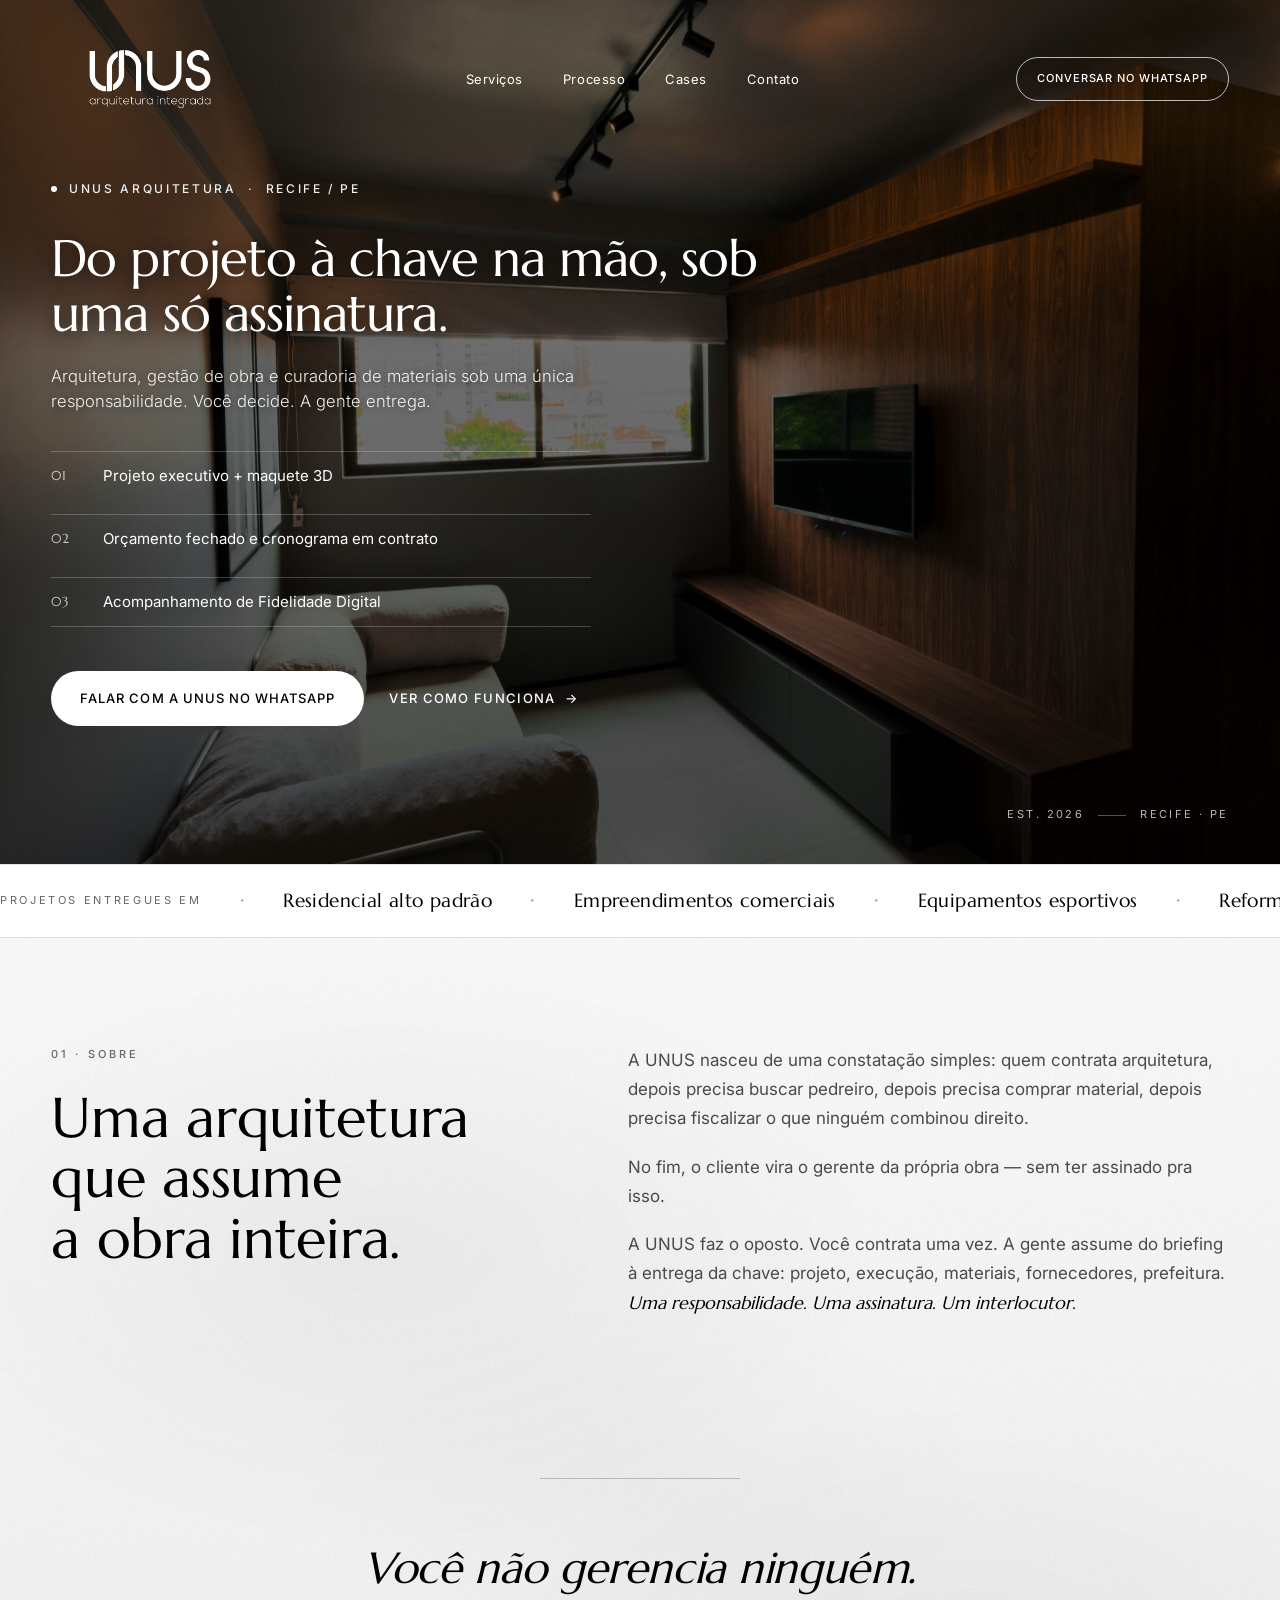
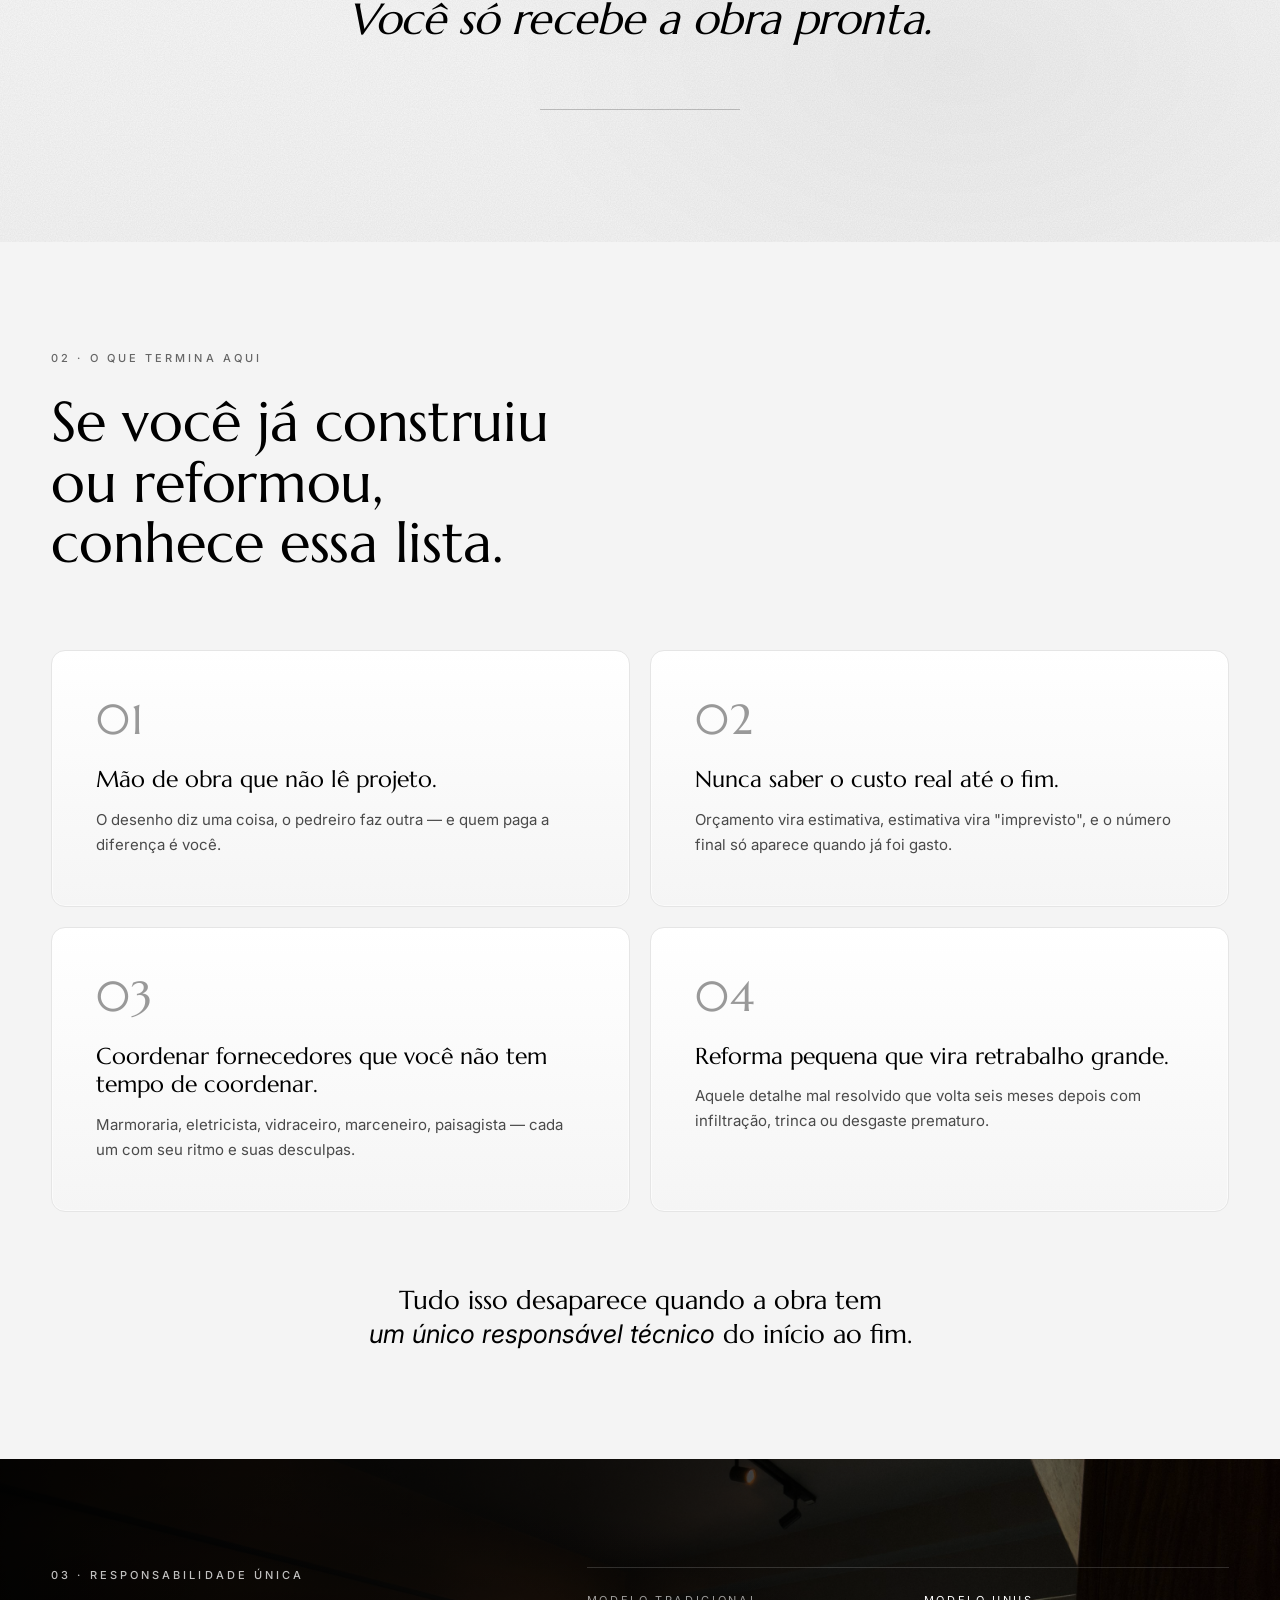
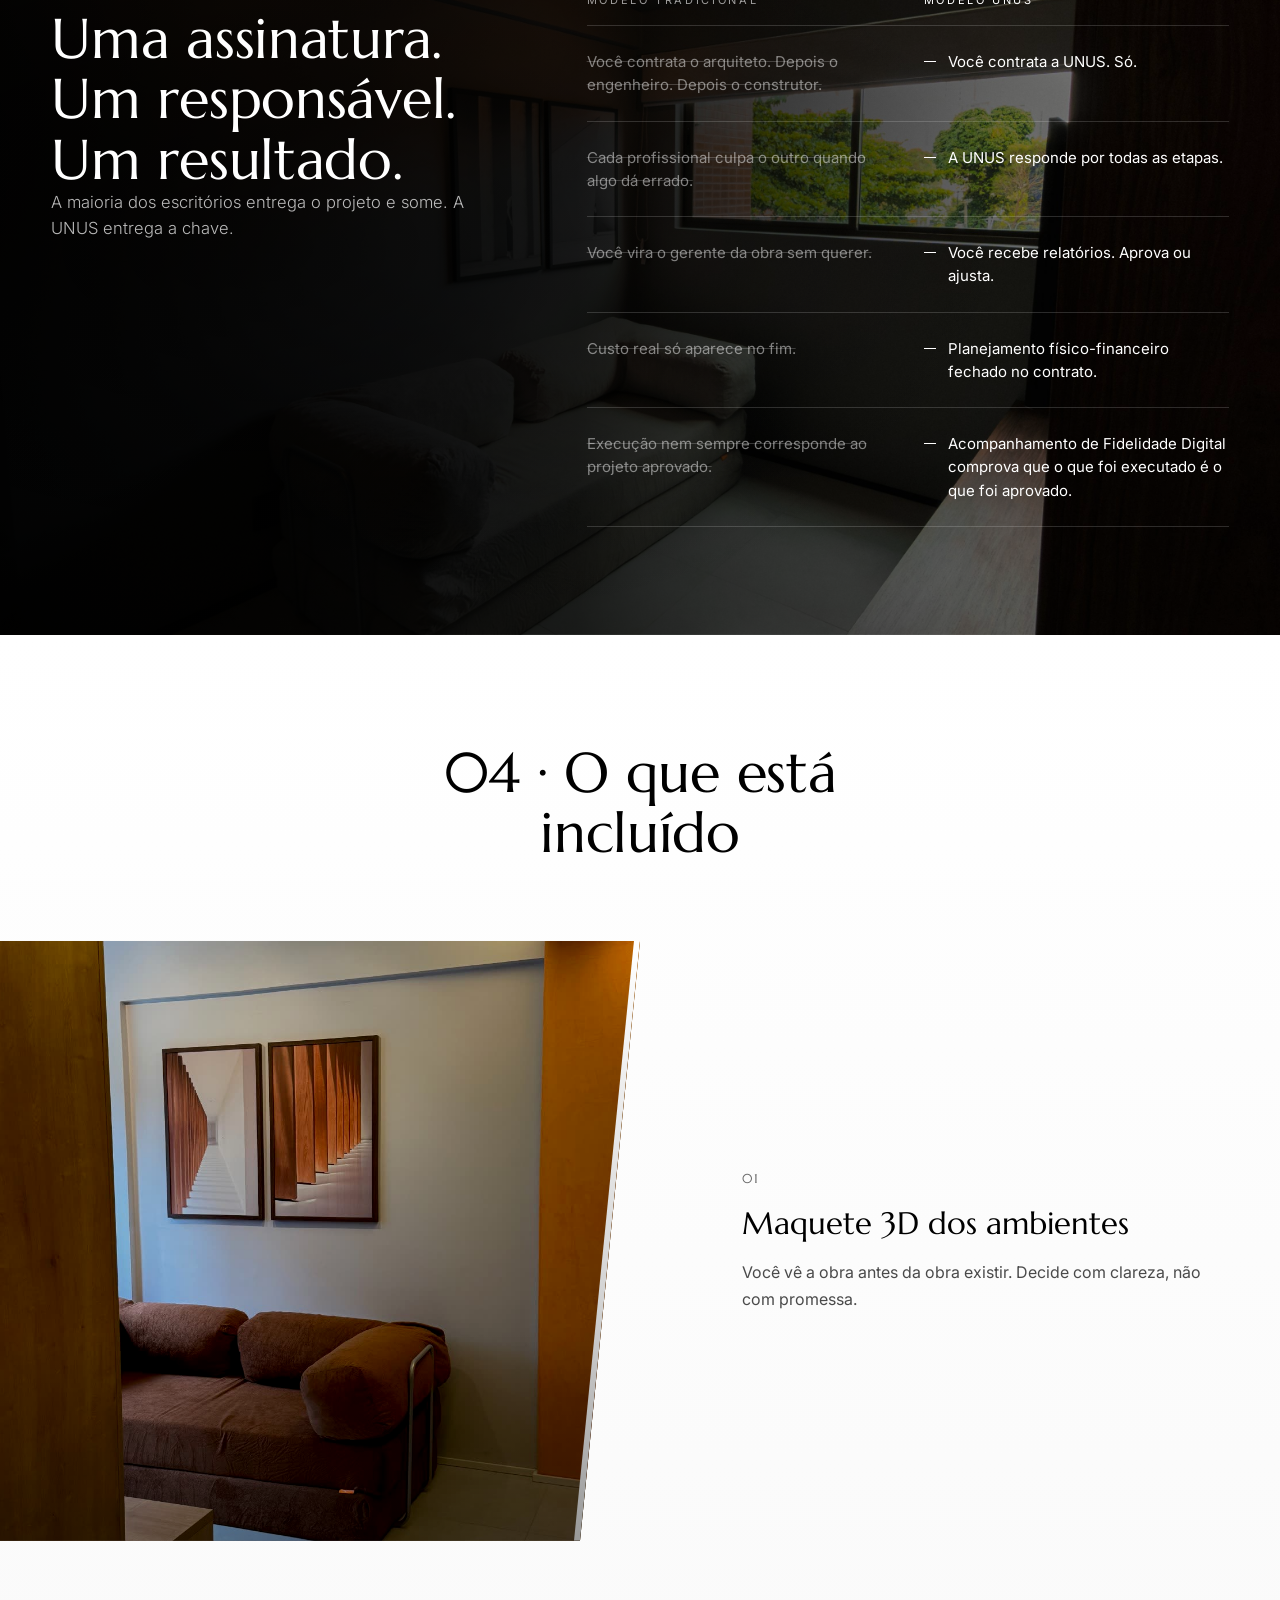
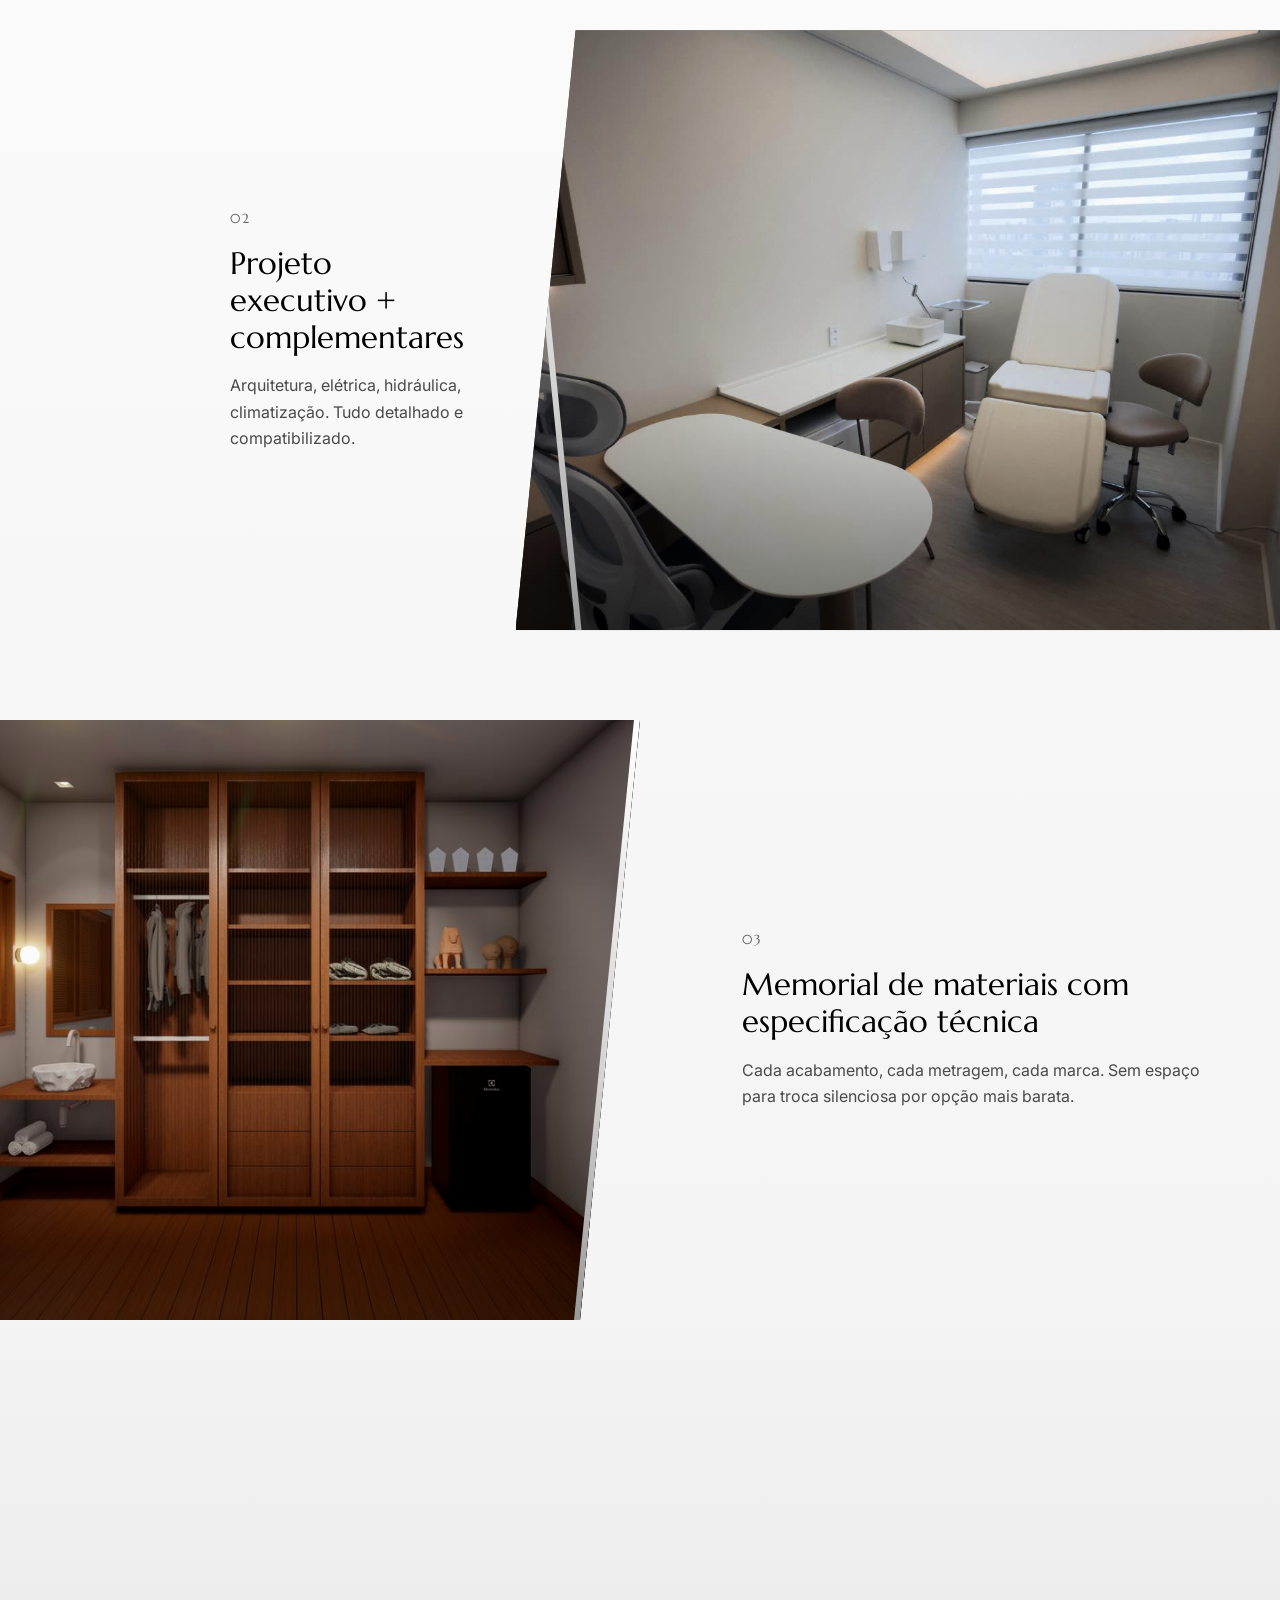
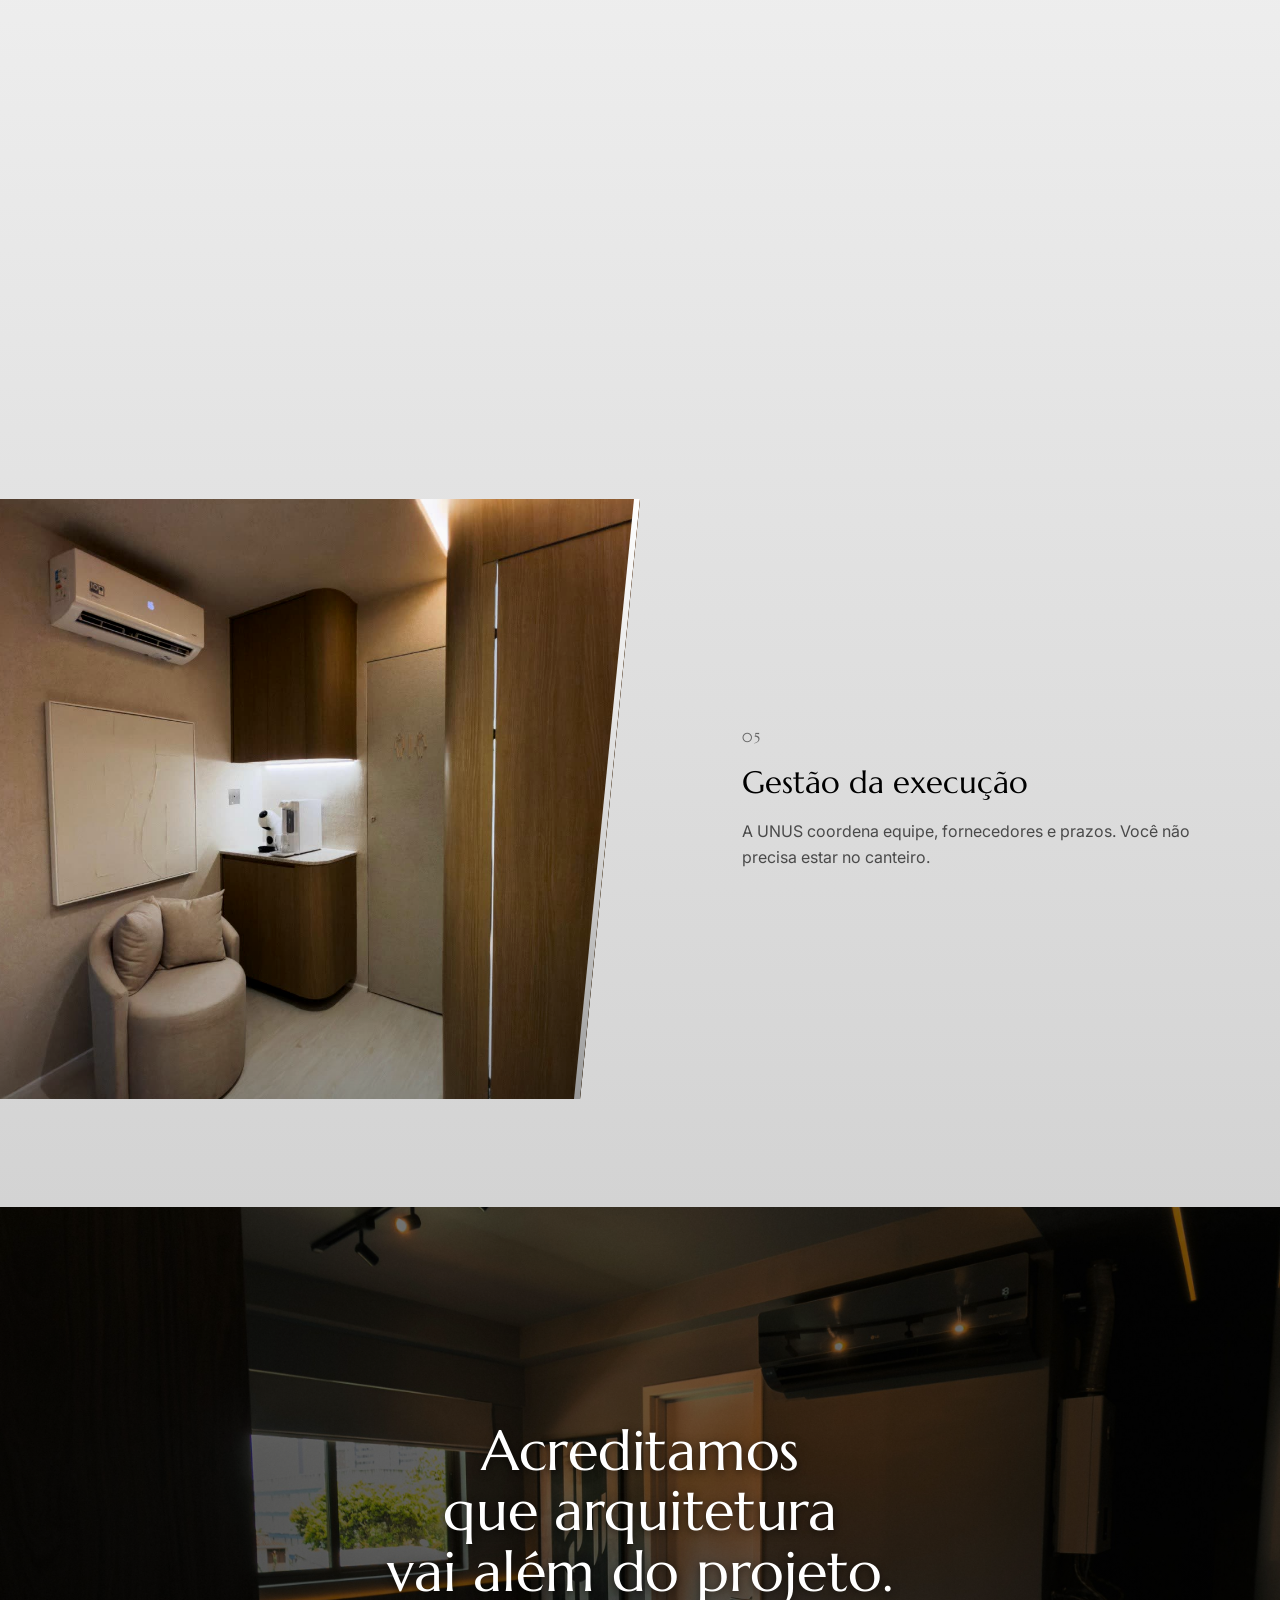
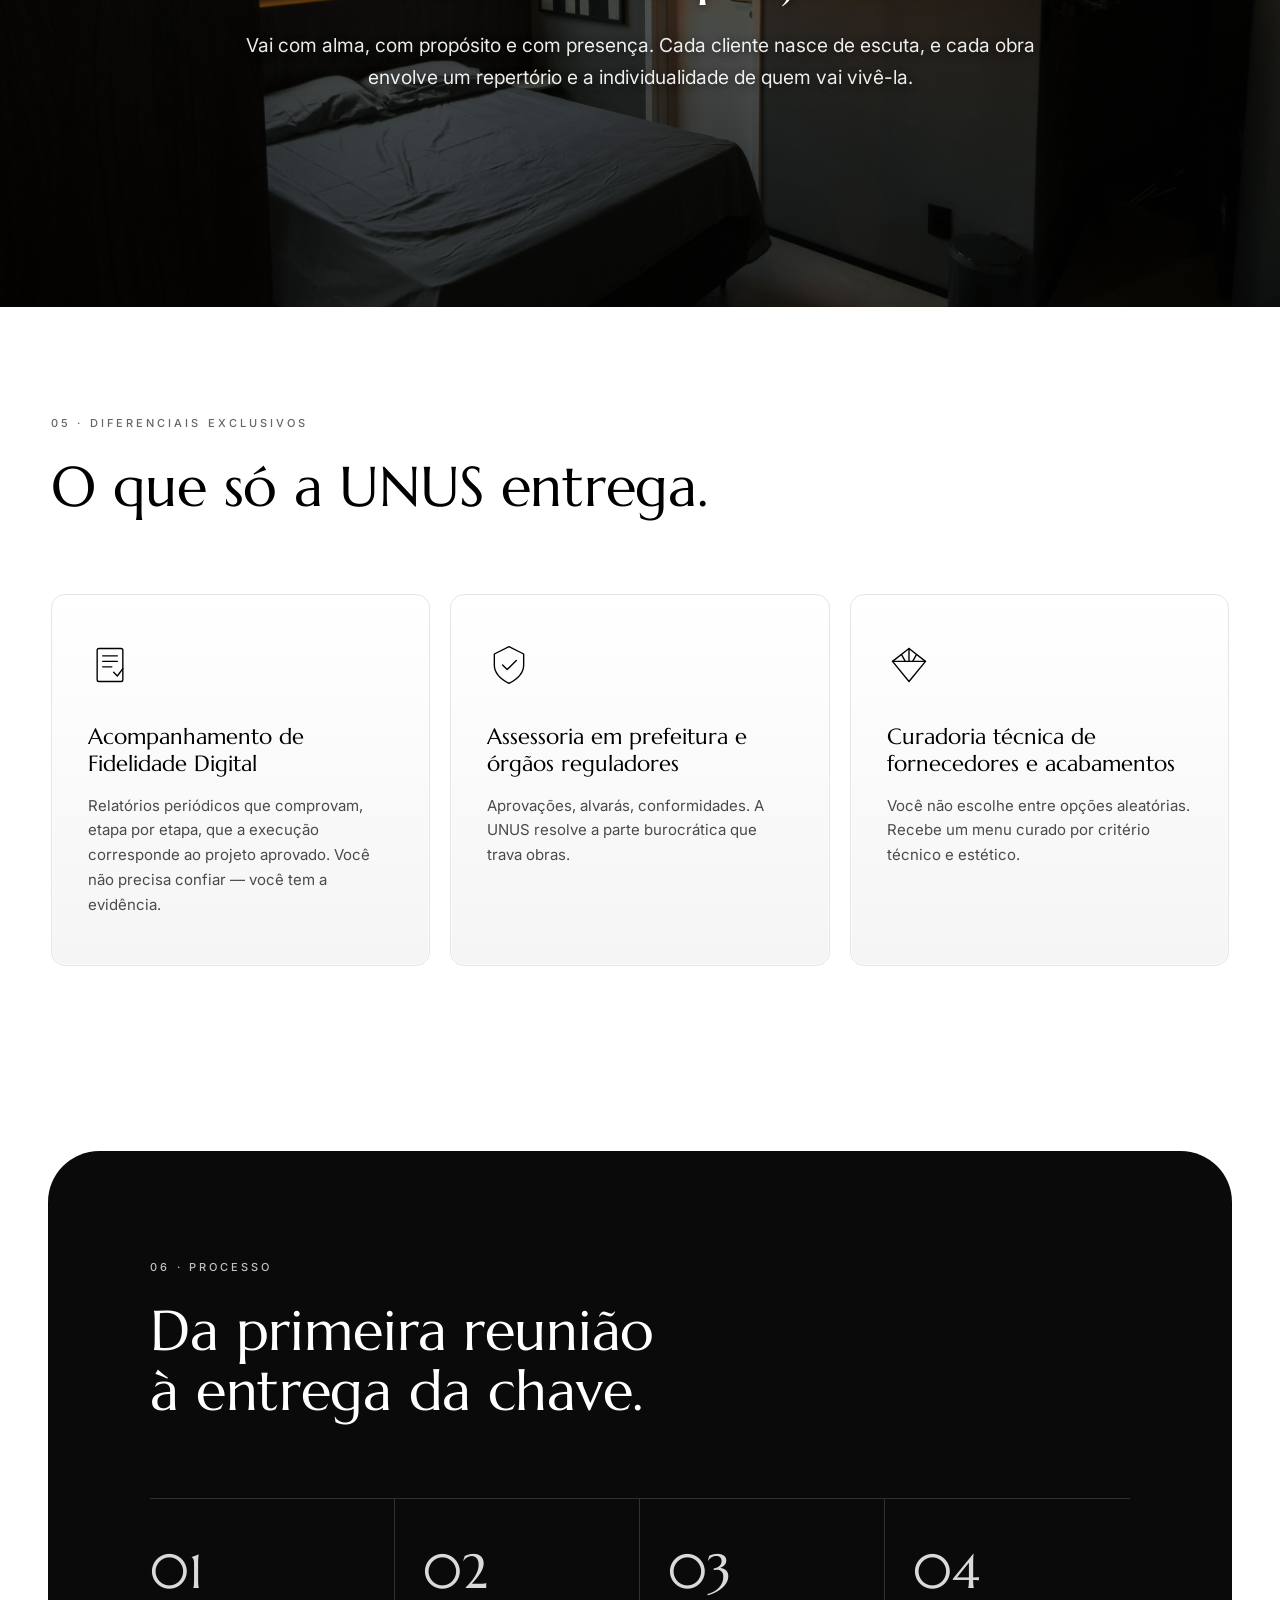
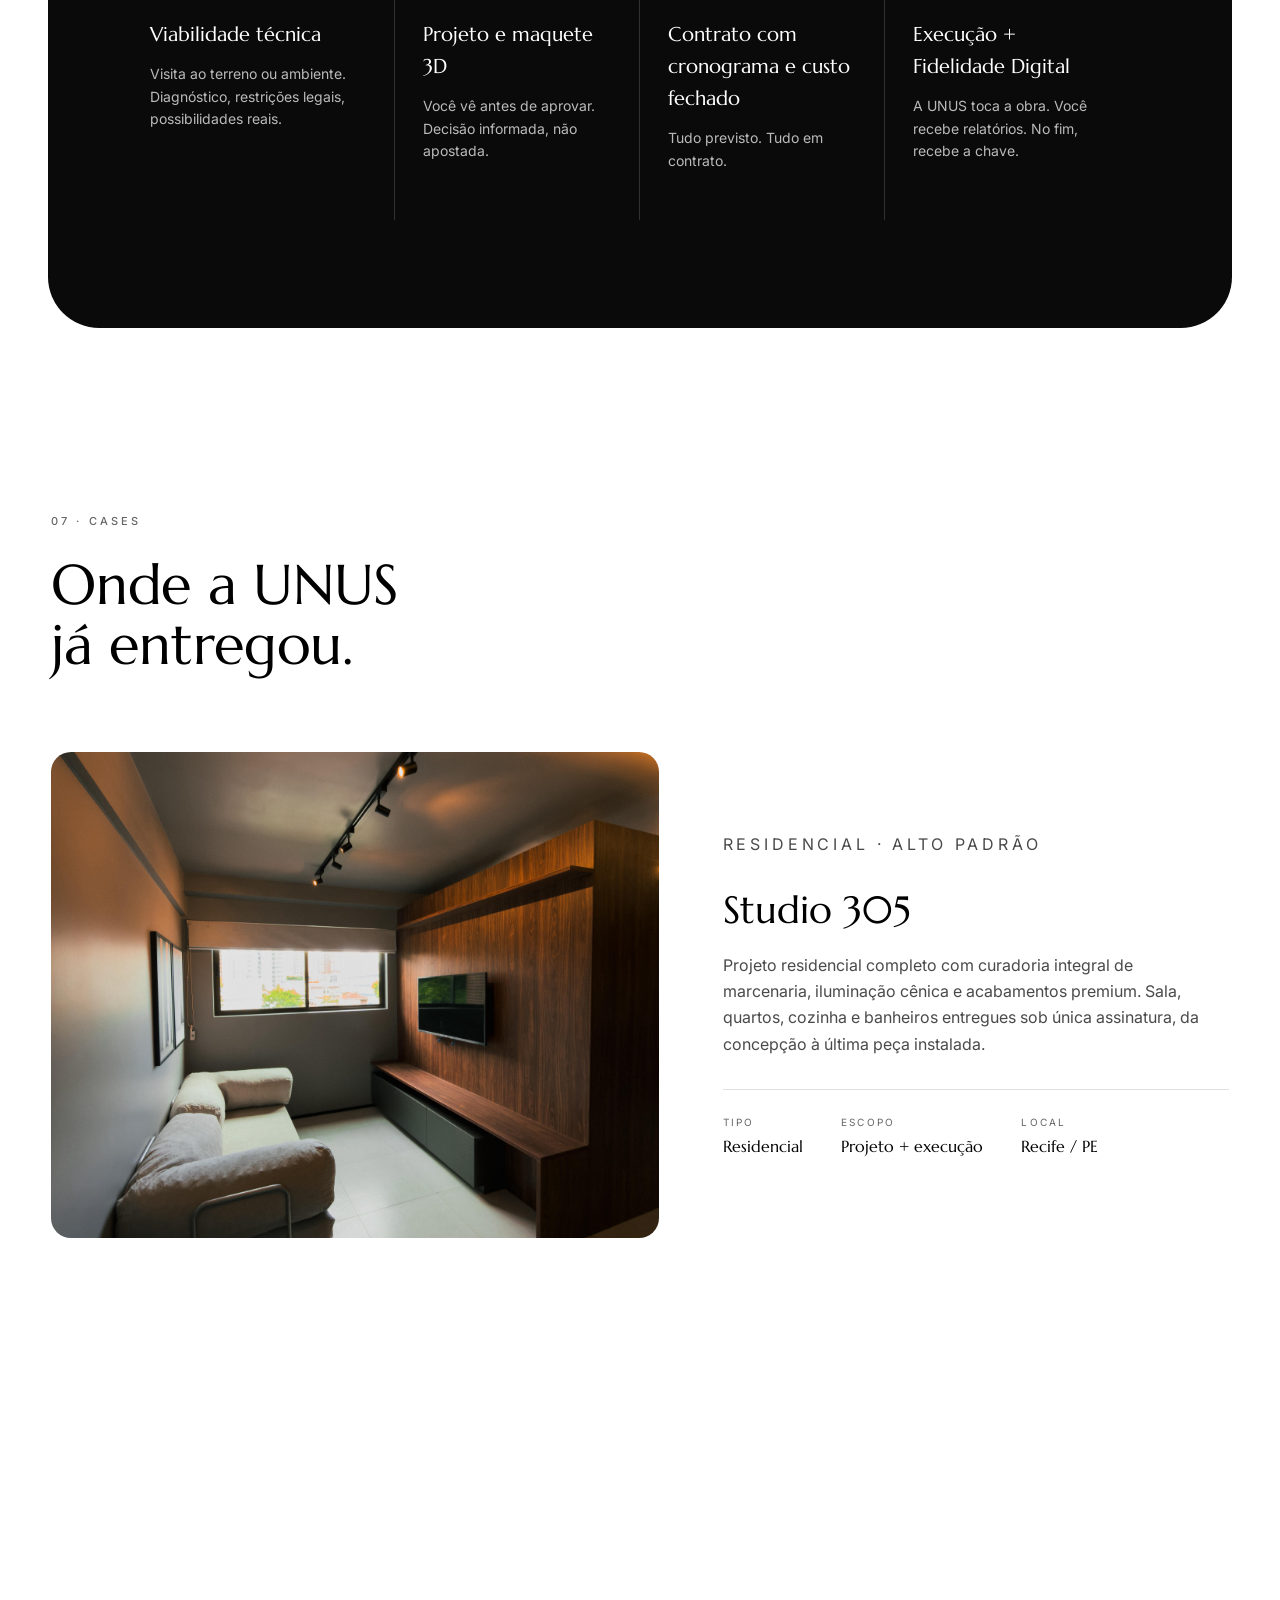
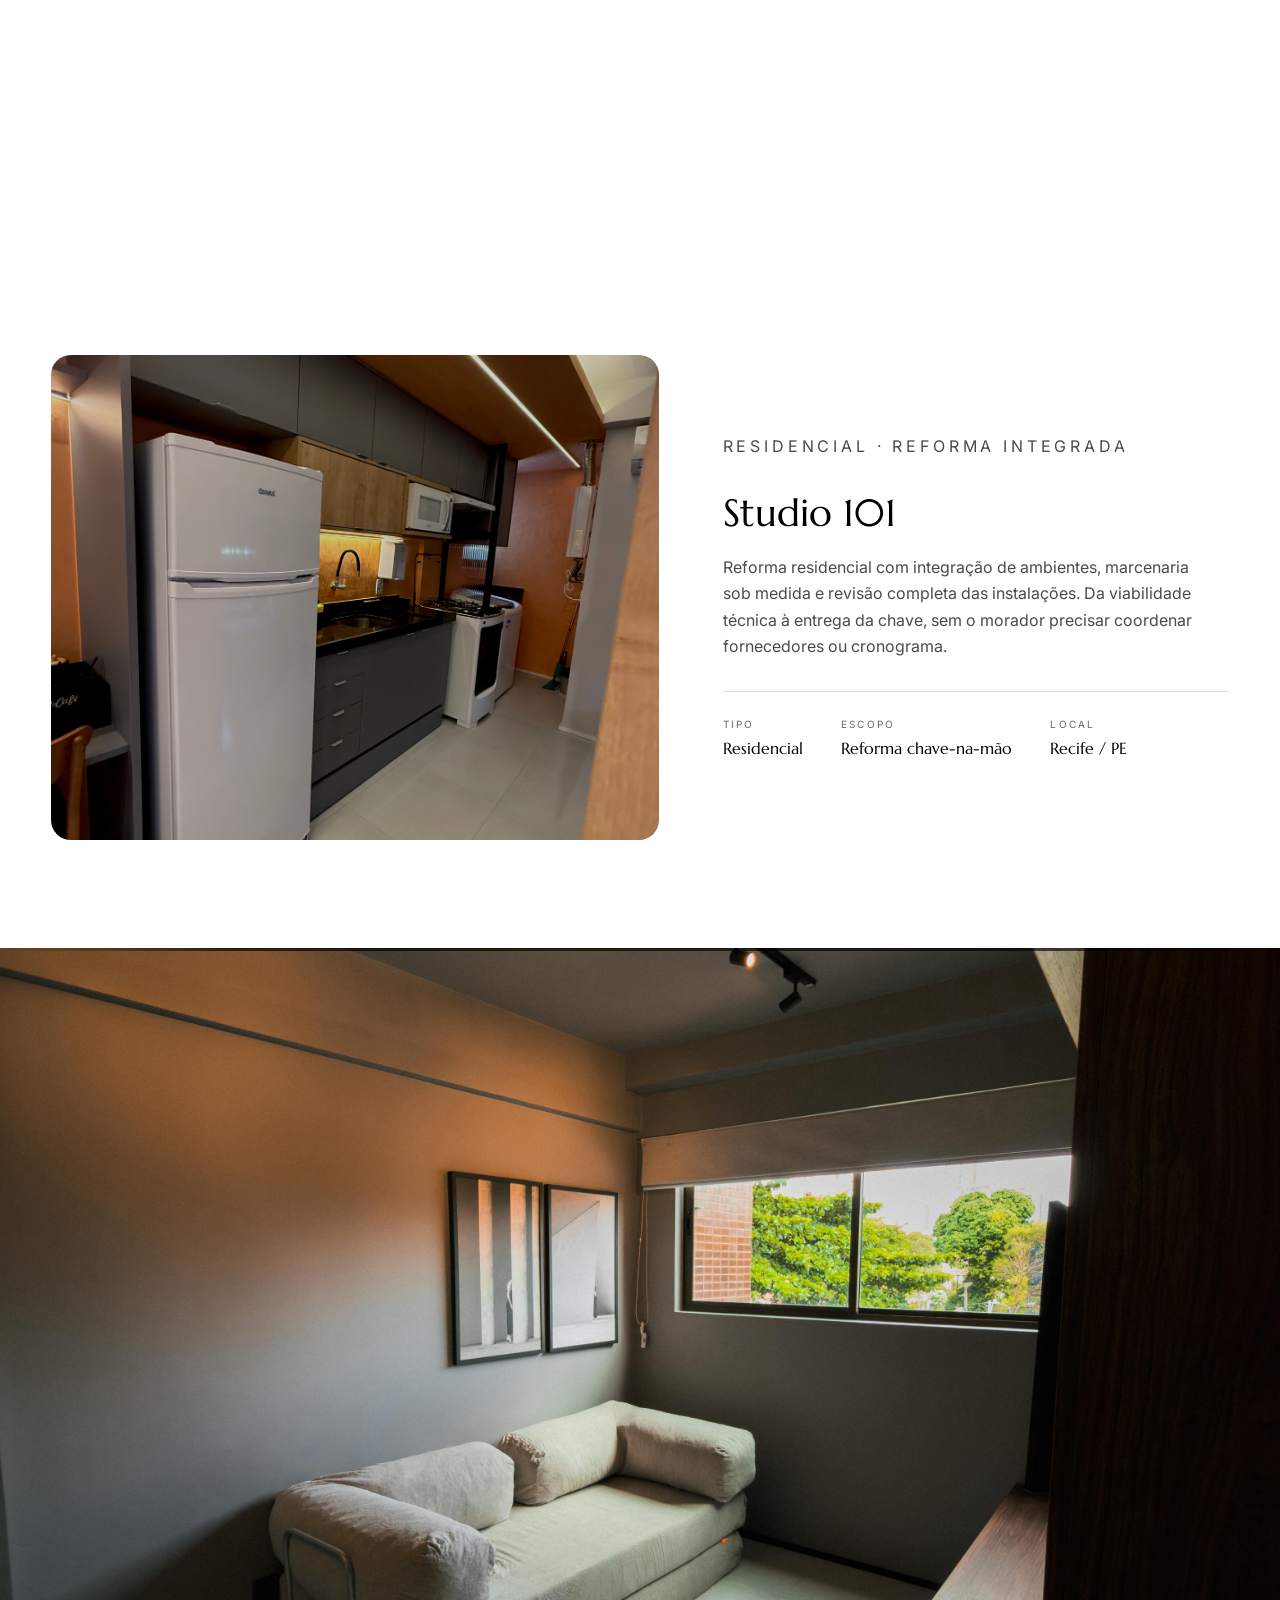
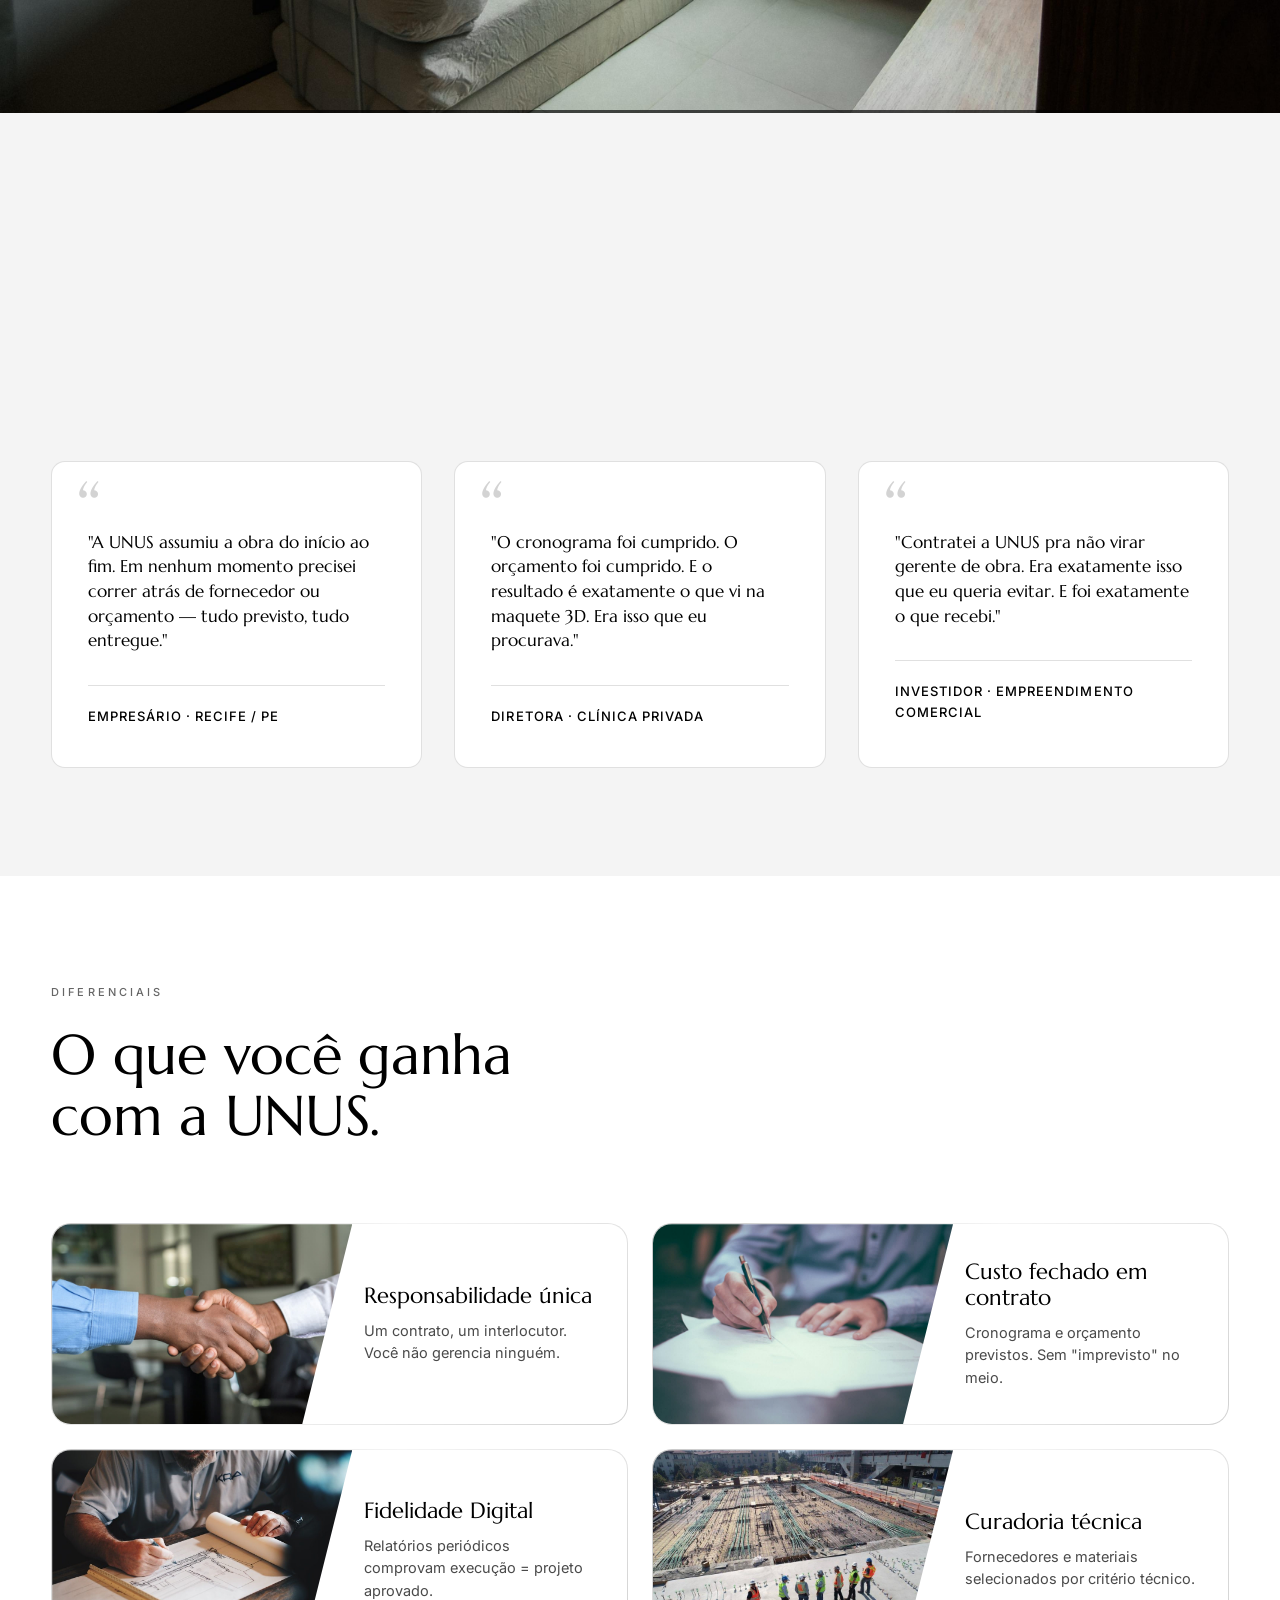
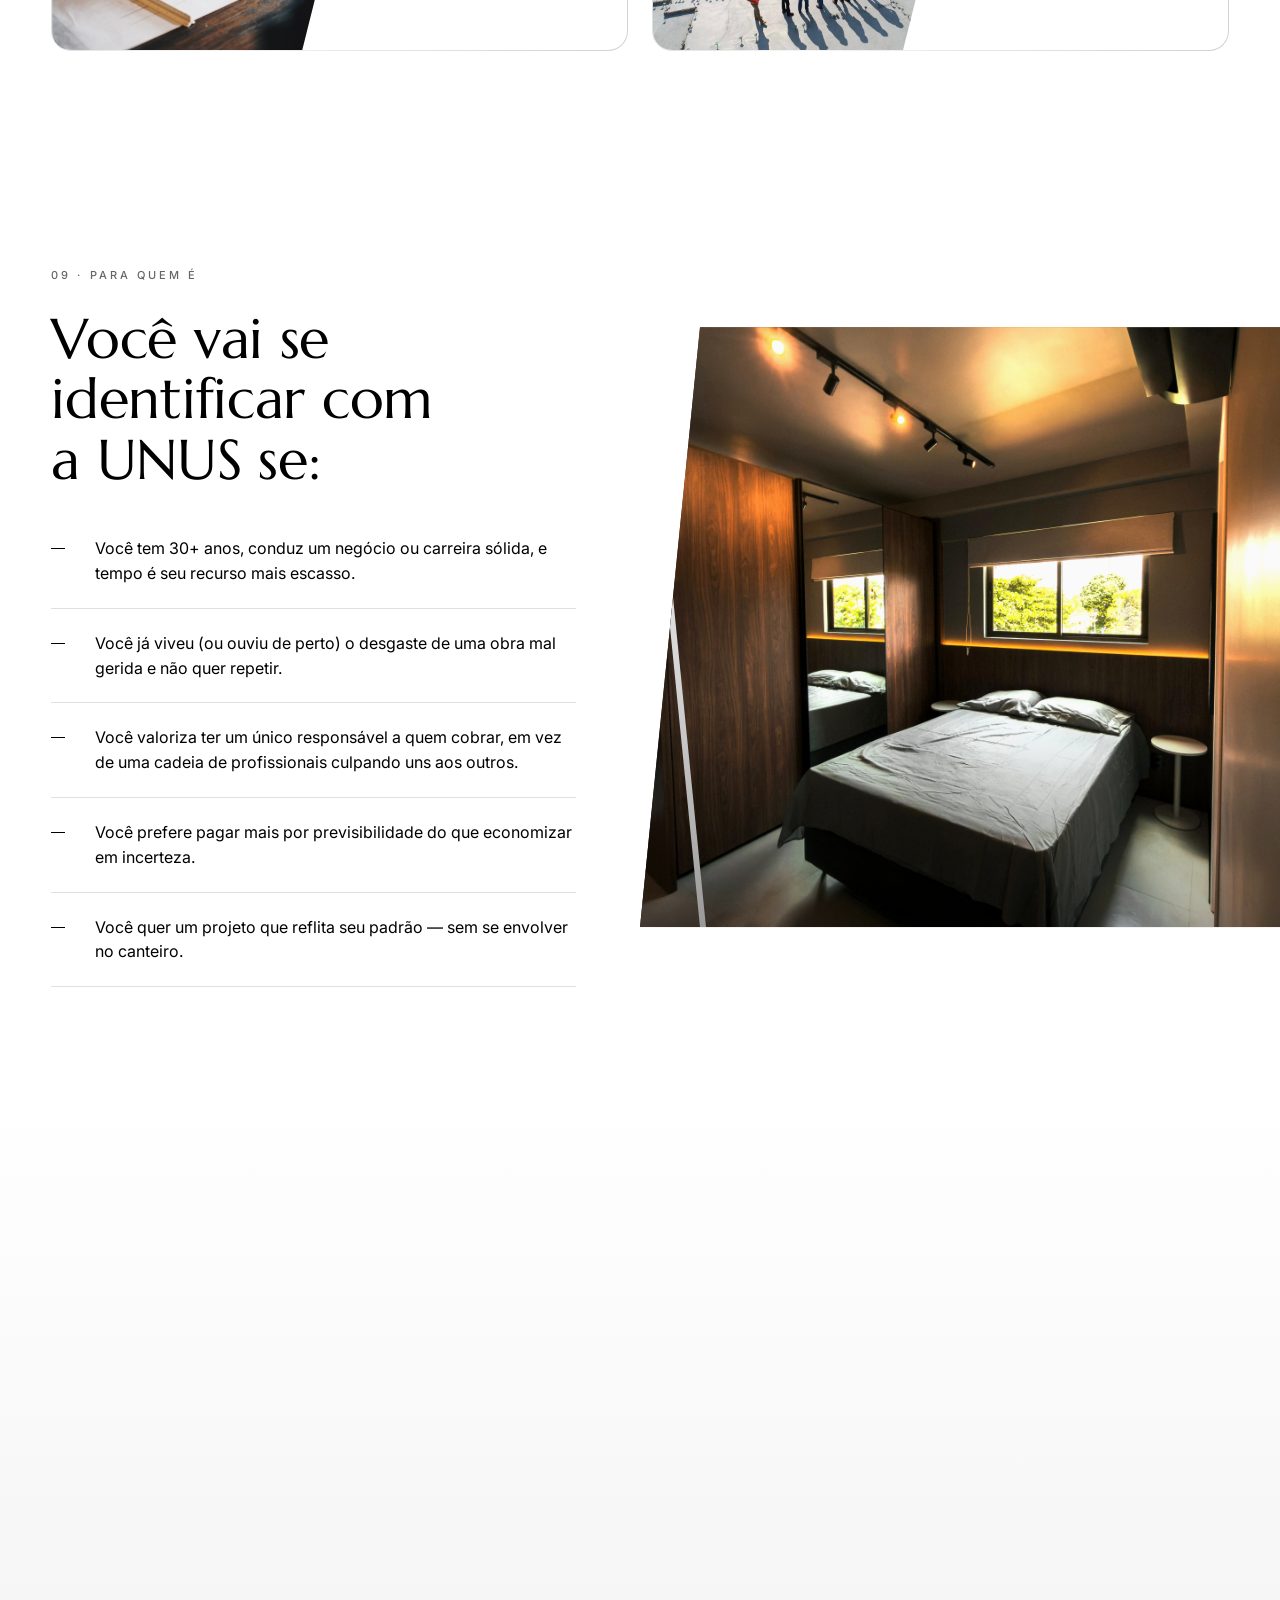
==== preview-elementor-template.html @ e6e1e069 "Fix header logo size: override theme .elementor img rule with !important" ====
<!DOCTYPE html>
<html lang="pt-BR">
<head>
<meta charset="UTF-8">
<meta name="viewport" content="width=device-width, initial-scale=1.0">
<title>PREVIEW - UNUS Elementor Template (montado dos widgets)</title>
<link rel="preconnect" href="https://fonts.googleapis.com"><link rel="preconnect" href="https://fonts.gstatic.com" crossorigin><link href="https://fonts.googleapis.com/css2?family=Marcellus&family=Inter:wght@300;400;500;600&display=swap" rel="stylesheet">
</head>
<body>
<style>
/* === FULL-WIDTH RESET (Elementor canvas) === */
body,.elementor{margin:0 !important;}
.elementor .e-con,.elementor .e-con-inner{max-width:100% !important;width:100% !important;padding-left:0 !important;padding-right:0 !important;}
.elementor .e-con > .e-con-inner{margin-left:0 !important;margin-right:0 !important;}
/* === HEADER + FOOTER FULL-BLEED FIX (WP/Elementor theme override) === */
/* Elementor envolve cada widget HTML em .elementor-widget-container; o tema/Elementor
   pode impor max-width/centralizar esse wrapper, recortando header e footer. */
.elementor .elementor-widget-html,
.elementor .elementor-widget-html > .elementor-widget-container{max-width:100% !important;width:100% !important;padding:0 !important;}
/* HEADER: position:fixed pode ser "preso" por ancestral com transform (motion effects);
   forca ocupar a viewport inteira e distribui conteudo de ponta a ponta. */
.elementor .site-header{position:fixed !important;left:0 !important;right:0 !important;width:100vw !important;max-width:100vw !important;}
.elementor .site-header > .container.header__inner,
.elementor .site-header .header__inner{max-width:100% !important;width:100% !important;margin:0 !important;padding-left:clamp(20px,4vw,48px) !important;padding-right:clamp(20px,4vw,48px) !important;}
/* FOOTER: garante fundo escuro de ponta a ponta (full-bleed), conteudo segue centralizado pelo .container interno. */
.elementor .site-footer{width:100vw !important;max-width:100vw !important;margin-left:calc(50% - 50vw) !important;margin-right:calc(50% - 50vw) !important;}
</style>
<link rel="preconnect" href="https://fonts.googleapis.com"><link rel="preconnect" href="https://fonts.gstatic.com" crossorigin><link href="https://fonts.googleapis.com/css2?family=Marcellus&family=Inter:wght@300;400;500;600&display=swap" rel="stylesheet">
<style>
/* =========================================================
   UNUS Arquitetura - LP v2 (iteração 2)
   Palette: gradient #FFFFFF -> #D3D3D3 / black #000 / cinza #4A4A4A
   Type: Marcellus (serif display) + Inter (sans body - unico)
   ========================================================= */

:root {
  --white: #FFFFFF;
  --paper: #FFFFFF;
  --gray-50: #F4F4F4;
  --gray-75: #FAFAFA;
  --gray-100: #E8E8E8;
  --gray-200: #D3D3D3;
  --gray-400: #999999;
  --gray-600: #666666;
  --gray-700: #4A4A4A;
  --black: #000000;
  --dark: #000000;
  --dark-2: #0A0A0A;
  --accent: #000000;
  --hairline: rgba(0, 0, 0, 0.12);
  --hairline-strong: rgba(0, 0, 0, 0.22);
  --hairline-light: rgba(255, 255, 255, 0.16);
  --muted: #4A4A4A;
  --muted-2: #666666;
  --muted-light: rgba(255, 255, 255, 0.72);

  --surface-gradient: linear-gradient(180deg, #FFFFFF 0%, #F4F4F4 60%, #D3D3D3 100%);
  --surface-gradient-soft: linear-gradient(180deg, #FFFFFF 0%, #F4F4F4 100%);
  --card-gradient: linear-gradient(180deg, #FFFFFF 0%, #F5F5F5 100%);

  --font-serif: 'Marcellus', 'Times New Roman', serif;
  --font-sans: 'Inter', system-ui, -apple-system, 'Helvetica Neue', sans-serif;

  --gutter: clamp(20px, 4vw, 56px);
  --section-y: clamp(80px, 12vh, 160px);
  --maxw: 1280px;

  --r-img: 20px;
  --r-card: 14px;
  --r-btn: 999px;
}

* { box-sizing: border-box; margin: 0; padding: 0; font-family: var(--font-sans); }

html { scroll-behavior: smooth; -webkit-text-size-adjust: 100%; }

body {
  font-family: var(--font-sans);
  font-weight: 400;
  font-size: 16px;
  line-height: 1.6;
  color: var(--dark);
  background: var(--white);
  text-rendering: optimizeLegibility;
  -webkit-font-smoothing: antialiased;
  -moz-osx-font-smoothing: grayscale;
  overflow-x: hidden;
}

img { max-width: 100%; height: auto; display: block; }
a { color: inherit; text-decoration: none; }
button { font: inherit; cursor: pointer; background: none; border: 0; color: inherit; }
::selection { background: var(--black); color: var(--white); }

.container {
  max-width: var(--maxw);
  margin: 0 auto;
  padding-left: var(--gutter);
  padding-right: var(--gutter);
}

.nowrap { white-space: nowrap; }

/* =====================
   TYPE SYSTEM
   ===================== */

.display,
.h-display,
.display__accent,
.brand__mark,
.quem__highlight,
.dor h3,
.dores__bridge,
.entry__body h3,
.bonus__card h3,
.passo__num,
.case__body h3,
.depo blockquote,
.faq-item summary,
.garantia__nota,
.dor__num,
.entry__num,
.bonus__num,
.case__meta li,
.strip__items li,
.h-display--light,
.feature-card__title {
  font-family: var(--font-serif);
}

p, li, span, a, summary, button, blockquote, figcaption, label, input, textarea,
.eyebrow, .section-label, .lede, .btn, .strip__label,
.case__tag, .case__meta li span, .footer__label, .footer__col li,
.footer__bottom p, .hero__meta, .nav a, .brand__sub, .footer__tagline,
.cta-final__micro, .depo figcaption strong, .depo figcaption span,
.row > div, .row--head, .faq-body p, .faq-icon, .quem__body p,
.manifesto__copy p, .garantia__inner p, .strip__items li {
  font-family: var(--font-sans);
}

.strip__items li,
.case__meta li,
.quem__highlight,
.h-display,
.h-display--light,
.display,
.display__accent {
  font-family: var(--font-serif);
}

.display {
  font-family: var(--font-serif);
  font-weight: 400;
  font-size: clamp(44px, 6.4vw, 88px);
  line-height: 1.02;
  letter-spacing: -0.015em;
  color: var(--black);
  max-width: 18ch;
}

.display__accent {
  font-style: italic;
  color: var(--gray-700);
}

.h-display {
  font-family: var(--font-serif);
  font-weight: 400;
  font-size: clamp(32px, 4.4vw, 56px);
  line-height: 1.08;
  letter-spacing: -0.005em;
  color: inherit;
}

.h-display--light { color: var(--white); }

.lede {
  font-size: clamp(16px, 1.3vw, 19px);
  line-height: 1.55;
  color: var(--gray-700);
  max-width: 56ch;
  font-weight: 300;
}

.lede--light { color: var(--muted-light); }

.eyebrow {
  font-family: var(--font-sans);
  font-size: 12px;
  font-weight: 500;
  letter-spacing: 0.22em;
  text-transform: uppercase;
  color: var(--black);
  display: inline-flex;
  align-items: center;
  gap: 12px;
  margin-bottom: 32px;
}

.eyebrow--light { color: rgba(255,255,255,0.92); }

.eyebrow__dot {
  width: 6px; height: 6px;
  background: var(--black);
  border-radius: 50%;
  display: inline-block;
}
.eyebrow__dot--light { background: var(--white); }

.section-label {
  font-family: var(--font-sans);
  font-size: 11px;
  font-weight: 500;
  letter-spacing: 0.28em;
  text-transform: uppercase;
  color: var(--gray-600);
  margin-bottom: 24px;
}

.section-label--light { color: rgba(255, 255, 255, 0.75); }

.section-head { margin-bottom: clamp(48px, 6vw, 80px); max-width: 720px; }
.section-head--center { text-align: center; margin-left: auto; margin-right: auto; }
.section-head--center .lede { margin-left: auto; margin-right: auto; }

/* =====================
   BUTTONS
   ===================== */

.btn {
  display: inline-flex;
  align-items: center;
  justify-content: center;
  gap: 10px;
  font-family: var(--font-sans);
  font-size: 13px;
  font-weight: 500;
  letter-spacing: 0.08em;
  text-transform: uppercase;
  padding: 16px 28px;
  border: 1px solid transparent;
  border-radius: var(--r-btn);
  transition: background .35s ease, color .35s ease, border-color .35s ease, transform .35s ease;
  cursor: pointer;
}

.btn--solid { background: var(--black); color: var(--white); }
.btn--solid:hover { background: var(--gray-700); color: var(--white); }

.btn--ghost { background: transparent; color: var(--black); border-color: var(--black); }
.btn--ghost:hover { background: var(--black); color: var(--white); }

.btn--on-image {
  background: var(--white);
  color: var(--black);
}
.btn--on-image:hover { background: var(--black); color: var(--white); }

.btn--link {
  padding: 16px 0;
  color: var(--black);
  letter-spacing: 0.1em;
  border-radius: 0;
}
.btn--link:hover { color: var(--gray-700); }
.btn--link span { transition: transform .3s; display: inline-block; }
.btn--link:hover span { transform: translateX(4px); }

.btn--link-light { color: var(--white); }
.btn--link-light:hover { color: rgba(255,255,255,0.72); }

.btn--sm { padding: 12px 20px; font-size: 11px; }
.btn--lg { padding: 20px 36px; font-size: 14px; }

/* =====================
   HEADER
   ===================== */

.site-header {
  position: fixed;
  top: 0; left: 0; right: 0;
  z-index: 100;
  background: rgba(255, 255, 255, 0);
  transition: background .4s ease, border-color .4s ease, color .4s ease;
  border-bottom: 1px solid transparent;
}

/* Header sobre hero (texto branco) */
.site-header.is-over-hero:not(.is-scrolled) .brand__mark,
.site-header.is-over-hero:not(.is-scrolled) .brand__sub,
.site-header.is-over-hero:not(.is-scrolled) .nav a {
  color: var(--white);
}
.site-header.is-over-hero:not(.is-scrolled) .nav a::after { background: var(--white); }
.site-header.is-over-hero:not(.is-scrolled) .btn--ghost {
  color: var(--white);
  border-color: rgba(255,255,255,0.7);
}
.site-header.is-over-hero:not(.is-scrolled) .btn--ghost:hover {
  background: var(--white);
  color: var(--black);
}
.site-header.is-over-hero:not(.is-scrolled) .nav-toggle span { background: var(--white); }

.site-header.is-scrolled {
  background: rgba(255, 255, 255, 0.94);
  backdrop-filter: blur(12px);
  -webkit-backdrop-filter: blur(12px);
  border-bottom-color: var(--hairline);
}

.header__inner {
  display: flex;
  align-items: center;
  justify-content: space-between;
  gap: 24px;
  padding-top: 22px;
  padding-bottom: 22px;
}

.brand {
  display: inline-flex;
  flex-direction: column;
  gap: 2px;
  line-height: 1;
}

.brand__mark {
  font-family: var(--font-serif);
  font-size: 22px;
  letter-spacing: 0.18em;
  color: var(--black);
  transition: color .4s;
}
.brand__mark--lg { font-size: 32px; letter-spacing: 0.22em; }

.brand__sub {
  font-family: var(--font-sans);
  font-size: 10px;
  font-weight: 400;
  letter-spacing: 0.32em;
  text-transform: uppercase;
  color: var(--gray-600);
  transition: color .4s;
}

.nav {
  display: flex;
  gap: 40px;
  align-items: center;
}

.nav a {
  font-size: 13px;
  font-weight: 400;
  letter-spacing: 0.04em;
  color: var(--black);
  position: relative;
  padding: 4px 0;
  transition: color .3s;
}

.nav a::after {
  content: "";
  position: absolute;
  left: 0; right: 100%;
  bottom: 0;
  height: 1px;
  background: var(--black);
  transition: right .35s ease;
}

.nav a:hover { color: var(--gray-700); }
.nav a:hover::after { right: 0; }

.nav-toggle {
  display: none;
  flex-direction: column;
  gap: 5px;
  padding: 8px;
  position: relative;
  z-index: 101;
}

.nav-toggle span {
  display: block;
  width: 24px;
  height: 2px;
  border-radius: 2px;
  background: var(--black);
  transition: transform .3s, opacity .3s, background .4s;
}

.nav-toggle.is-open span:nth-child(1) { transform: translateY(7px) rotate(45deg); }
.nav-toggle.is-open span:nth-child(2) { opacity: 0; }
.nav-toggle.is-open span:nth-child(3) { transform: translateY(-7px) rotate(-45deg); }
/* menu aberto: fundo branco -> X SEMPRE preto, independente de scroll/posicao */
.nav-toggle.is-open span,
.site-header .nav-toggle.is-open span,
.site-header.is-over-hero:not(.is-scrolled) .nav-toggle.is-open span { background: var(--black) !important; }

.mobile-menu[hidden] { display: none !important; }

.mobile-menu {
  position: fixed;
  inset: 0;
  min-height: 100vh;
  min-height: 100dvh;
  background: var(--white);
  display: flex;
  flex-direction: column;
  justify-content: center;
  gap: 0;
  padding: 100px var(--gutter) 48px;
  z-index: 99;
  overflow-y: auto;
}

.mobile-menu a {
  display: block;
  padding: 22px 0;
  font-family: var(--font-serif);
  font-size: 24px;
  border-bottom: 1px solid rgba(0,0,0,0.12);
  color: var(--black);
}

.mobile-menu a.btn {
  margin-top: 32px;
  font-family: var(--font-sans);
  font-size: 13px;
  border: none;
  text-align: center;
}

/* AJUSTE 6 — botao WhatsApp no menu: fundo branco, texto preto, borda preta p/ visibilidade */
.mobile-menu a.btn--solid,
.mobile-menu a.btn--solid:hover {
  background: var(--white);
  color: var(--black);
  border: 1px solid var(--black) !important;
}

/* =====================
   HERO — imagem FULL BG
   ===================== */

.hero--bg {
  position: relative;
  min-height: min(96vh, 880px);
  display: flex;
  align-items: center;
  overflow: hidden;
  color: var(--white);
  isolation: isolate;
}

.hero__bg {
  position: absolute; inset: 0;
  z-index: -2;
}

.hero__bg img {
  width: 100%;
  height: 100%;
  object-fit: cover;
  filter: saturate(0.92) contrast(1.04);
}

.hero--bg::before {
  content: "";
  position: absolute; inset: 0;
  background: linear-gradient(180deg, rgba(0,0,0,0.48) 0%, rgba(0,0,0,0.55) 60%, rgba(0,0,0,0.65) 100%);
  z-index: -1;
}

.hero__inner {
  width: 100%;
  max-width: var(--maxw);
  margin: 0 auto;
  padding: clamp(140px, 18vh, 220px) var(--gutter) clamp(100px, 14vh, 160px);
}

.hero__content { max-width: 760px; }

/* Hero display — EXATAMENTE 3 LINHAS em 1440px */
.display--hero {
  font-size: clamp(34px, 4vw, 56px);
  line-height: 1.08;
  letter-spacing: -0.018em;
  max-width: 28ch;
  color: var(--white);
  text-shadow: 0 2px 16px rgba(0,0,0,0.55);
}

.hero .lede {
  color: rgba(255,255,255,0.92);
  max-width: 58ch;
  text-shadow: 0 1px 8px rgba(0,0,0,0.4);
  margin-top: clamp(20px, 2.5vh, 32px);
}

.hero__bullets {
  list-style: none;
  margin: 36px 0 44px;
  display: flex;
  flex-direction: column;
  gap: 14px;
  max-width: 540px;
}

.hero__bullets li {
  display: grid;
  grid-template-columns: 40px 1fr;
  gap: 12px;
  font-size: 15px;
  color: var(--white);
  padding: 12px 0;
  border-top: 1px solid rgba(255,255,255,0.22);
}

.hero__bullets li:last-child { border-bottom: 1px solid rgba(255,255,255,0.22); }

.hero__bullets li span {
  font-family: var(--font-serif);
  font-size: 13px;
  color: rgba(255,255,255,0.72);
  letter-spacing: 0.08em;
  align-self: center;
}

.hero__cta {
  display: flex;
  gap: 24px;
  align-items: center;
  flex-wrap: wrap;
}

.hero__meta {
  position: absolute;
  bottom: 40px;
  right: var(--gutter);
  display: flex;
  align-items: center;
  gap: 14px;
  font-size: 11px;
  letter-spacing: 0.22em;
  text-transform: uppercase;
  color: rgba(255,255,255,0.72);
  z-index: 2;
}

.hero__meta-divider {
  width: 28px;
  height: 1px;
  background: rgba(255,255,255,0.32);
  display: inline-block;
}

/* =====================
   STRIP MARQUEE
   ===================== */

.strip--marquee {
  border-top: 1px solid var(--hairline);
  border-bottom: 1px solid var(--hairline);
  background: var(--white);
  overflow: hidden;
  padding: 0;
}

.strip-marquee {
  width: 100%;
  overflow: hidden;
  height: 72px;
  display: flex;
  align-items: center;
}

.strip-marquee__track {
  display: inline-flex;
  align-items: center;
  gap: clamp(20px, 3vw, 40px);
  white-space: nowrap;
  animation: strip-scroll 38s linear infinite;
  will-change: transform;
  padding-left: 0;
}

.strip--marquee:hover .strip-marquee__track { animation-play-state: paused; }

.strip-marquee .strip__label {
  font-size: 11px;
  letter-spacing: 0.24em;
  text-transform: uppercase;
  color: var(--gray-600);
}

.strip-marquee .item {
  font-family: var(--font-serif);
  font-size: clamp(16px, 1.5vw, 20px);
  letter-spacing: 0.02em;
  color: var(--black);
}

.strip-marquee .sep {
  font-family: var(--font-serif);
  color: var(--gray-400);
  font-size: 22px;
}

@keyframes strip-scroll {
  from { transform: translateX(0); }
  to { transform: translateX(-50%); }
}

/* =====================
   QUEM É (sobre)
   ===================== */

.quem {
  background: var(--surface-gradient-soft);
  padding: var(--section-y) 0;
  position: relative;
  isolation: isolate;
}

.quem::after {
  content: '';
  position: absolute;
  inset: 0;
  background-image: url("data:image/svg+xml;utf8,<svg xmlns='http://www.w3.org/2000/svg' width='240' height='240'><filter id='n'><feTurbulence type='fractalNoise' baseFrequency='0.85' numOctaves='3' stitchTiles='stitch'/><feColorMatrix values='0 0 0 0 0  0 0 0 0 0  0 0 0 0 0  0 0 0 0.5 0'/></filter><rect width='100%25' height='100%25' filter='url(%23n)'/></svg>");
  opacity: 0.12;
  pointer-events: none;
  mix-blend-mode: multiply;
  z-index: 0;
}

.quem > .container {
  position: relative;
  z-index: 1;
}

.quem__grid {
  display: grid;
  grid-template-columns: 1fr 1.2fr;
  gap: clamp(40px, 6vw, 100px);
  align-items: start;
}

.quem__body p {
  font-size: 17px;
  line-height: 1.7;
  color: var(--gray-700);
  margin-bottom: 20px;
}

.quem__body em {
  font-family: var(--font-serif);
  font-style: italic;
  font-size: 1.05em;
  color: var(--black);
}

/* Pull quote destacado */
.pull-quote {
  max-width: 880px;
  margin: clamp(60px, 9vw, 120px) auto 0;
  text-align: center;
  padding: 24px 0;
}

.pull-quote__rule {
  border: 0;
  height: 1px;
  background: var(--hairline-strong);
  max-width: 200px;
  margin: 0 auto;
}

.pull-quote blockquote {
  font-family: var(--font-serif);
  font-style: italic;
  font-size: clamp(28px, 3.4vw, 44px);
  line-height: 1.18;
  letter-spacing: -0.01em;
  color: var(--black);
  padding: clamp(36px, 5vw, 64px) 0;
}

/* =====================
   DORES — premium cards
   ===================== */

.dores {
  background: var(--gray-50);
  padding: var(--section-y) 0;
}

.dores__grid {
  display: grid;
  grid-template-columns: repeat(2, 1fr);
  gap: 20px;
}

.dor--premium {
  position: relative;
  padding: 48px 44px;
  background: var(--card-gradient);
  border: 1px solid #E5E5E5;
  border-radius: var(--r-card);
  box-shadow: inset 0 0 0 1px rgba(255,255,255,0.6);
  transition: box-shadow .35s ease, transform .35s ease, border-color .35s ease;
}

.dor--premium:hover {
  box-shadow: 0 24px 60px rgba(0,0,0,0.08), inset 0 0 0 1px rgba(255,255,255,0.6);
  transform: translateY(-4px);
  border-color: #D5D5D5;
}

.dor--premium .dor__num {
  font-family: var(--font-serif);
  font-style: normal;
  font-size: 42px;
  color: var(--gray-400);
  display: block;
  margin-bottom: 24px;
  letter-spacing: 0.02em;
  line-height: 1;
}

.dor h3 {
  font-family: var(--font-serif);
  font-weight: 400;
  font-size: clamp(20px, 1.8vw, 24px);
  line-height: 1.25;
  margin-bottom: 14px;
  color: var(--black);
}

.dor p {
  font-size: 15px;
  line-height: 1.65;
  color: var(--gray-700);
}

.dores__bridge {
  margin-top: 72px;
  font-family: var(--font-serif);
  font-size: clamp(20px, 2vw, 28px);
  line-height: 1.3;
  text-align: center;
  color: var(--black);
}

.dores__bridge strong {
  font-style: italic;
  font-weight: 400;
  color: var(--black);
}

/* =====================
   DIFERENCIAL
   ===================== */

.diferencial {
  background: var(--black);
  color: var(--white);
  padding: var(--section-y) 0;
}

.diferencial__grid {
  display: grid;
  grid-template-columns: 1fr 1.4fr;
  gap: clamp(40px, 6vw, 100px);
  align-items: start;
}

.diferencial__intro .h-display { color: var(--white); }
.diferencial__intro .lede { color: var(--muted-light); }

.diferencial__table {
  border-top: 1px solid var(--hairline-light);
}

.row {
  display: grid;
  grid-template-columns: 1fr 1fr;
  gap: 32px;
  padding: 24px 0;
  border-bottom: 1px solid var(--hairline-light);
  font-size: 15px;
  line-height: 1.55;
}

.row > div:first-child {
  color: rgba(255, 255, 255, 0.48);
  text-decoration: line-through;
  text-decoration-color: rgba(255, 255, 255, 0.2);
}

.row > div:last-child {
  color: var(--white);
  position: relative;
  padding-left: 24px;
}

.row > div:last-child::before {
  content: "";
  position: absolute;
  left: 0; top: 11px;
  width: 12px;
  height: 1px;
  background: var(--white);
}

.row--head {
  font-family: var(--font-sans);
  font-size: 11px;
  letter-spacing: 0.24em;
  text-transform: uppercase;
  color: rgba(255,255,255,0.8) !important;
  padding-bottom: 16px;
}

.row--head > div:first-child {
  color: rgba(255,255,255,0.6);
  text-decoration: none;
}
.row--head > div:last-child {
  padding-left: 0;
  color: var(--white);
}
.row--head > div:last-child::before { display: none; }

/* =====================
   INCLUIDO — imagens full-bleed alternadas
   ===================== */

.incluido {
  background: var(--surface-gradient);
  padding: var(--section-y) 0;
  overflow-x: hidden;
}

.incluido__grid {
  display: flex;
  flex-direction: column;
  gap: clamp(60px, 7vw, 110px);
}

.entry {
  display: grid;
  gap: 0;
  align-items: center;
}

/* Foto esquerda full-bleed esquerda + texto direita dentro do container */
.entry--media-left {
  grid-template-columns: minmax(0, 1fr) minmax(0, 1fr);
}

.entry--media-left .entry__media {
  width: calc(100% + ((100vw - min(100vw, var(--maxw))) / 2) + var(--gutter));
  margin-left: calc(-1 * (((100vw - min(100vw, var(--maxw))) / 2) + var(--gutter)));
  height: clamp(420px, 50vw, 600px);
}

.entry--media-left .entry__body {
  padding-left: clamp(40px, 5vw, 80px);
  padding-right: var(--gutter);
}

/* Foto direita full-bleed direita + texto esquerda */
.entry--media-right {
  grid-template-columns: minmax(0, 1fr) minmax(0, 1fr);
}

.entry--media-right .entry__media {
  order: 2;
  width: calc(100% + ((100vw - min(100vw, var(--maxw))) / 2) + var(--gutter));
  margin-right: calc(-1 * (((100vw - min(100vw, var(--maxw))) / 2) + var(--gutter)));
  height: clamp(420px, 50vw, 600px);
}

.entry--media-right .entry__body {
  order: 1;
  padding-left: var(--gutter);
  padding-right: clamp(40px, 5vw, 80px);
}

/* efeito Ricardo */
.entry__media {
  position: relative;
  overflow: hidden;
  isolation: isolate;
  box-shadow: 0 24px 60px rgba(0,0,0,0.25);
}

.entry--media-left .entry__media {
  clip-path: polygon(0 0, 100% 0, calc(100% - 60px) 100%, 0 100%);
}

.entry--media-right .entry__media {
  clip-path: polygon(60px 0, 100% 0, 100% 100%, 0 100%);
}

.entry__media-bg {
  position: absolute; inset: 0; z-index: 0;
  background-size: cover; background-position: center;
  filter: blur(28px) brightness(0.7) saturate(1.05);
  transform: scale(1.18);
}

.entry__media img {
  position: relative; z-index: 1;
  width: 100%;
  height: 100%;
  object-fit: cover;
  filter: contrast(1.05) brightness(0.98);
  transition: transform 1.2s ease;
}

.entry:hover .entry__media img { transform: scale(1.04); }

/* faixa gradient diagonal */
.entry__media::before {
  content: ''; position: absolute; inset: 0; z-index: 3;
  pointer-events: none;
}

.entry--media-left .entry__media::before {
  background: linear-gradient(180deg, #FFFFFF 0%, #D3D3D3 60%, #999999 100%);
  clip-path: polygon(calc(100% - 6px) 0, 100% 0, calc(100% - 60px) 100%, calc(100% - 66px) 100%);
}

.entry--media-right .entry__media::before {
  background: linear-gradient(180deg, #FFFFFF 0%, #D3D3D3 60%, #999999 100%);
  clip-path: polygon(0 0, 6px 0, 66px 100%, 60px 100%);
}

.entry__media::after {
  content: ''; position: absolute; inset: 0; z-index: 2;
  background: linear-gradient(180deg, transparent 65%, rgba(0,0,0,0.35) 100%);
  pointer-events: none;
}

.entry__num {
  display: block;
  font-family: var(--font-serif);
  font-size: 13px;
  letter-spacing: 0.16em;
  color: var(--gray-600);
  margin-bottom: 16px;
}

.entry__body h3 {
  font-family: var(--font-serif);
  font-weight: 400;
  font-size: clamp(24px, 2.4vw, 32px);
  line-height: 1.2;
  margin-bottom: 16px;
  color: var(--black);
}

.entry__body p {
  font-size: 16px;
  line-height: 1.65;
  color: var(--gray-700);
  max-width: 46ch;
}

/* =====================
   MANIFESTO
   ===================== */

.manifesto {
  position: relative;
  min-height: min(80vh, 700px);
  padding: var(--section-y) 0;
  display: flex;
  align-items: center;
  justify-content: center;
  background-image:
    linear-gradient(rgba(0,0,0,0.55), rgba(0,0,0,0.7)),
    url('https://contatoeltonmiranda-code.github.io/unus-arquitetura-preview/assets/img/manifesto.jpg');
  background-size: cover;
  background-position: center;
  background-attachment: scroll;
  color: var(--white);
  text-align: center;
}

.manifesto__inner {
  max-width: 920px;
  padding: 0 var(--gutter);
}

.manifesto__inner .h-display {
  color: var(--white);
  text-shadow: 0 2px 8px rgba(0,0,0,0.6);
}

.manifesto__inner p {
  font-size: clamp(17px, 1.5vw, 20px);
  line-height: 1.65;
  color: rgba(255,255,255,0.92);
  max-width: 80ch;
  margin: 28px auto 0;
  text-shadow: 0 2px 8px rgba(0,0,0,0.55);
}

/* =====================
   BONUS (icones SVG)
   ===================== */

.bonus {
  background: var(--white);
  padding: var(--section-y) 0;
}

.bonus__grid {
  display: grid;
  grid-template-columns: repeat(3, 1fr);
  gap: 20px;
}

.bonus__card {
  padding: 48px 36px;
  background: var(--card-gradient);
  border: 1px solid #E5E5E5;
  border-radius: var(--r-card);
  box-shadow: inset 0 0 0 1px rgba(255,255,255,0.6);
  transition: box-shadow .35s ease, transform .35s ease;
}

.bonus__card:hover {
  box-shadow: 0 24px 60px rgba(0,0,0,0.08), inset 0 0 0 1px rgba(255,255,255,0.6);
  transform: translateY(-4px);
}

.bonus__icon {
  display: inline-block;
  margin-bottom: 28px;
  color: var(--black);
  line-height: 0;
}

.bonus__icon svg {
  width: 44px;
  height: 44px;
  display: block;
}

.bonus__card h3 {
  font-family: var(--font-serif);
  font-weight: 400;
  font-size: 22px;
  line-height: 1.25;
  margin-bottom: 16px;
  color: var(--black);
}

.bonus__card p {
  font-size: 15px;
  line-height: 1.65;
  color: var(--gray-700);
}

/* =====================
   PROCESSO — border-radius grande
   ===================== */

.processo-wrap {
  padding: clamp(40px, 6vw, 80px) clamp(20px, 4vw, 48px);
  background: var(--white);
}

.processo {
  background: var(--dark-2);
  color: var(--white);
  padding: var(--section-y) clamp(20px, 4vw, 64px);
  border-radius: clamp(32px, 4vw, 56px);
  overflow: hidden;
}

.processo .h-display { color: var(--white); }

.passos {
  list-style: none;
  display: grid;
  grid-template-columns: repeat(4, 1fr);
  gap: 0;
  margin-top: 48px;
  border-top: 1px solid var(--hairline-light);
}

.passo {
  padding: 48px 28px 48px 0;
  border-right: 1px solid var(--hairline-light);
}
.passo:last-child { border-right: 0; }
.passo:not(:first-child) { padding-left: 28px; }

.passo__num {
  font-family: var(--font-serif);
  font-size: 48px;
  color: var(--white);
  margin-bottom: 24px;
  line-height: 1;
  opacity: 0.85;
}

.passo__body h3 {
  font-family: var(--font-serif);
  font-weight: 400;
  font-size: 20px;
  margin-bottom: 12px;
  color: var(--white);
}

.passo__body p {
  font-size: 14px;
  line-height: 1.6;
  color: var(--muted-light);
}

/* =====================
   CASES
   ===================== */

.cases {
  background: var(--white);
  padding: var(--section-y) 0;
}

.cases__list {
  display: flex;
  flex-direction: column;
  gap: clamp(80px, 9vw, 140px);
}

.case {
  display: grid;
  grid-template-columns: 1.2fr 1fr;
  gap: clamp(32px, 5vw, 80px);
  align-items: center;
}

.case--reverse { grid-template-columns: 1fr 1.2fr; }
.case--reverse .case__media { order: 2; }
.case--reverse .case__body { order: 1; }

.case__media {
  aspect-ratio: 5 / 4;
  overflow: hidden;
  border-radius: var(--r-img);
}

.case__media img {
  width: 100%;
  height: 100%;
  object-fit: cover;
  transition: transform 1.2s ease;
}

.case:hover .case__media img { transform: scale(1.03); }

.case__tag {
  font-size: 11px;
  letter-spacing: 0.24em;
  text-transform: uppercase;
  color: var(--gray-600);
  margin-bottom: 20px;
}

.case__body h3 {
  font-family: var(--font-serif);
  font-weight: 400;
  font-size: clamp(28px, 3vw, 40px);
  line-height: 1.1;
  margin-bottom: 20px;
  color: var(--black);
}

.case__body > p {
  font-size: 16px;
  line-height: 1.65;
  color: var(--gray-700);
  margin-bottom: 32px;
  max-width: 48ch;
}

.case__meta {
  list-style: none;
  display: flex;
  gap: clamp(20px, 3vw, 48px);
  flex-wrap: wrap;
  padding-top: 24px;
  border-top: 1px solid var(--hairline);
}

.case__meta li {
  display: flex;
  flex-direction: column;
  gap: 4px;
  font-family: var(--font-serif);
  font-size: 16px;
  color: var(--black);
}

.case__meta li span {
  font-family: var(--font-sans);
  font-size: 10px;
  letter-spacing: 0.22em;
  text-transform: uppercase;
  color: var(--gray-600);
}

/* =====================
   GALERIA — slideshow full BG
   ===================== */

.gallery-slideshow {
  position: relative;
  width: 100vw;
  margin-left: calc(50% - 50vw);
  min-height: min(85vh, 800px);
  overflow: hidden;
  background: var(--black);
}

/* Gradient transparente nas laterais (top border) */
.gallery-slideshow::before {
  content: "";
  position: absolute;
  top: 0; left: 0; right: 0;
  height: 3px;
  background: linear-gradient(90deg,
    transparent 0%,
    rgba(0,0,0,0.65) 18%,
    rgba(0,0,0,0.65) 82%,
    transparent 100%);
  z-index: 5;
}

.gallery-slideshow::after {
  content: "";
  position: absolute;
  bottom: 0; left: 0; right: 0;
  height: 3px;
  background: linear-gradient(90deg,
    transparent 0%,
    rgba(0,0,0,0.65) 18%,
    rgba(0,0,0,0.65) 82%,
    transparent 100%);
  z-index: 5;
}

.gallery-slideshow__inner {
  position: absolute; inset: 0;
}

.slide {
  position: absolute; inset: 0;
  background-size: cover;
  background-position: center;
  opacity: 0;
  transition: opacity 1.4s ease-in-out;
}

.slide.is-active { opacity: 1; }

/* =====================
   FEATURES — cards horizontais bordas gradient + foto diagonal
   ===================== */

.features {
  background: var(--white);
  padding: var(--section-y) 0;
}

.features__grid {
  display: grid;
  grid-template-columns: repeat(2, 1fr);
  gap: 24px;
  margin-top: 48px;
}

.feature-card {
  display: grid;
  grid-template-columns: 300px 1fr;
  gap: 0;
  background:
    linear-gradient(white, white) padding-box,
    linear-gradient(135deg, rgba(0,0,0,0.22) 0%, rgba(0,0,0,0.04) 45%, rgba(0,0,0,0.18) 100%) border-box;
  border: 1px solid transparent;
  border-radius: var(--r-img);
  overflow: hidden;
  transition: box-shadow .35s ease, transform .35s ease;
  align-items: stretch;
  min-height: 200px;
}

.feature-card:hover {
  box-shadow: 0 24px 56px rgba(0,0,0,0.10);
  transform: translateY(-3px);
}

.feature-card__media {
  width: 300px;
  height: 100%;
  overflow: hidden;
  position: relative;
  clip-path: polygon(0 0, 100% 0, calc(100% - 50px) 100%, 0 100%);
  background: var(--gray-100);
}

.feature-card__media img {
  width: 100%;
  height: 100%;
  object-fit: cover;
}

.feature-card__body {
  padding: 32px 32px 32px 12px;
  display: flex;
  flex-direction: column;
  justify-content: center;
}

.feature-card__title {
  font-family: var(--font-serif);
  font-weight: 400;
  font-size: 22px;
  line-height: 1.2;
  margin-bottom: 10px;
  color: var(--black);
}

.feature-card__body p {
  font-size: 14.5px;
  line-height: 1.55;
  color: var(--gray-700);
}

/* =====================
   DEPOIMENTOS
   ===================== */

.depoimentos {
  background: var(--gray-50);
  padding: var(--section-y) 0;
}

.depo__grid {
  display: grid;
  grid-template-columns: repeat(3, 1fr);
  gap: clamp(20px, 2.5vw, 40px);
}

.depo {
  background: var(--white);
  padding: 40px 36px;
  position: relative;
  border: 1px solid var(--hairline);
  border-radius: var(--r-card);
}

.depo::before {
  content: "\201C";
  font-family: var(--font-serif);
  font-size: 80px;
  color: var(--gray-200);
  position: absolute;
  top: 8px;
  left: 24px;
  line-height: 1;
}

.depo blockquote {
  font-family: var(--font-serif);
  font-size: 17px;
  line-height: 1.45;
  color: var(--black);
  margin-bottom: 32px;
  padding-top: 28px;
}

.depo figcaption {
  display: flex;
  flex-direction: column;
  gap: 4px;
  padding-top: 20px;
  border-top: 1px solid var(--hairline);
}

.depo figcaption strong {
  font-family: var(--font-sans);
  font-weight: 500;
  font-size: 13px;
  letter-spacing: 0.08em;
  text-transform: uppercase;
  color: var(--black);
}

.depo figcaption span {
  font-size: 12px;
  color: var(--gray-600);
  letter-spacing: 0.04em;
}

/* =====================
   PARA QUEM — foto colada margem direita
   ===================== */

.para-quem {
  background: var(--white);
  padding: var(--section-y) 0;
  overflow-x: hidden;
}

.para-quem__grid {
  display: grid;
  grid-template-columns: minmax(0, 1fr) minmax(0, 1fr);
  gap: 0;
  align-items: center;
  max-width: var(--maxw);
  margin: 0 auto;
}

.para-quem__copy {
  order: 1;
  padding-left: var(--gutter);
  padding-right: clamp(40px, 5vw, 80px);
}

.para-quem__media {
  order: 2;
  position: relative;
  width: calc(100% + ((100vw - min(100vw, var(--maxw))) / 2) + var(--gutter));
  margin-right: calc(-1 * (((100vw - min(100vw, var(--maxw))) / 2) + var(--gutter)));
  height: 600px;
  overflow: hidden;
  isolation: isolate;
  clip-path: polygon(60px 0, 100% 0, 100% 100%, 0 100%);
  box-shadow: 0 24px 60px rgba(0,0,0,0.28);
}

.para-quem__media-bg {
  position: absolute; inset: 0; z-index: 0;
  background-image: url('https://contatoeltonmiranda-code.github.io/unus-arquitetura-preview/assets/img/sobre.jpg');
  background-size: cover; background-position: center;
  filter: blur(28px) brightness(0.7) saturate(1.05);
  transform: scale(1.18);
}

.para-quem__media img {
  position: relative; z-index: 1;
  width: 100%;
  height: 100%;
  object-fit: cover;
  filter: contrast(1.05) brightness(0.98);
}

.para-quem__media::before {
  content: ''; position: absolute; inset: 0; z-index: 3;
  background: linear-gradient(180deg, #FFFFFF 0%, #D3D3D3 60%, #999999 100%);
  clip-path: polygon(0 0, 6px 0, 66px 100%, 60px 100%);
  pointer-events: none;
}

.para-quem__media::after {
  content: ''; position: absolute; inset: 0; z-index: 2;
  background: linear-gradient(180deg, transparent 65%, rgba(0,0,0,0.35) 100%);
  pointer-events: none;
}

.checklist {
  list-style: none;
  margin-top: 24px;
}

.checklist li {
  display: grid;
  grid-template-columns: 28px 1fr;
  gap: 16px;
  align-items: start;
  padding: 22px 0;
  border-bottom: 1px solid var(--hairline);
  font-size: 16px;
  line-height: 1.55;
  color: var(--black);
}

.checklist li::before {
  content: "";
  width: 14px;
  height: 1px;
  background: var(--black);
  margin-top: 12px;
}

/* =====================
   GARANTIA
   ===================== */

.garantia {
  background: var(--surface-gradient-soft);
  padding: var(--section-y) 0;
}

.garantia__inner {
  max-width: 920px;
  text-align: center;
  margin: 0 auto;
}

.garantia__inner .section-label {
  margin-left: auto; margin-right: auto;
  display: block;
}

/* H em 2 linhas exatas */
.garantia__h {
  max-width: 16ch;
  margin-left: auto;
  margin-right: auto;
}

.garantia__inner p {
  font-size: 17px;
  line-height: 1.65;
  color: var(--gray-700);
  margin-top: 28px;
  max-width: 78ch;
  margin-left: auto;
  margin-right: auto;
}

.garantia__nota {
  font-family: var(--font-serif);
  font-style: italic;
  font-size: 18px !important;
  color: var(--black) !important;
  padding-top: 28px;
  margin-top: 32px !important;
  border-top: 1px solid var(--hairline);
}

/* =====================
   FAQ
   ===================== */

.faq {
  background: var(--white);
  padding: var(--section-y) 0;
}

.accordion {
  max-width: 880px;
  border-top: 1px solid var(--hairline);
}

.faq-item {
  border-bottom: 1px solid var(--hairline);
}

.faq-item summary {
  display: flex;
  justify-content: space-between;
  align-items: center;
  gap: 16px;
  padding: 28px 0;
  font-family: var(--font-serif);
  font-size: clamp(18px, 1.8vw, 22px);
  font-weight: 400;
  color: var(--black);
  cursor: pointer;
  list-style: none;
  transition: color .3s;
}

.faq-item summary::-webkit-details-marker { display: none; }
.faq-item summary:hover { color: var(--gray-700); }

.faq-icon {
  font-family: var(--font-sans);
  font-size: 22px;
  font-weight: 300;
  color: var(--black);
  transition: transform .3s;
  flex-shrink: 0;
}

.faq-item[open] .faq-icon { transform: rotate(45deg); }

.faq-body { padding: 0 0 32px 0; }

.faq-body p {
  font-size: 15px;
  line-height: 1.7;
  color: var(--gray-700);
  max-width: 70ch;
}

/* =====================
   CTA FINAL
   ===================== */

.cta-final {
  position: relative;
  background: var(--black);
  color: var(--white);
  padding: clamp(120px, 16vh, 200px) 0;
  overflow: hidden;
}

.cta-final__bg {
  position: absolute; inset: 0;
  opacity: 0.28;
  filter: saturate(0) brightness(0.6) contrast(1.05);
}

.cta-final__bg img {
  width: 100%;
  height: 100%;
  object-fit: cover;
}

.cta-final__inner {
  position: relative;
  text-align: center;
  max-width: 760px;
  margin: 0 auto;
}

.cta-final__inner .section-label {
  margin-left: auto; margin-right: auto; display: block;
}

.cta-final__inner .lede {
  margin: 28px auto 40px;
}

.cta-final__micro {
  margin-top: 24px;
  font-size: 12px;
  letter-spacing: 0.12em;
  text-transform: uppercase;
  color: var(--muted-light);
}

/* AJUSTE 6 — CTA final WhatsApp: branco com letra preta (desktop + mobile) */
.cta-final__inner .btn--solid,
.cta-final__inner .btn--solid:hover {
  background: var(--white);
  color: var(--black);
}

/* =====================
   FOOTER
   ===================== */

.site-footer {
  background: var(--black);
  color: var(--white);
  padding: clamp(60px, 8vh, 100px) 0 0;
  border-top: 1px solid var(--hairline-light);
}

.footer__grid {
  display: grid;
  grid-template-columns: 1.4fr 1fr 1fr 1fr;
  gap: clamp(32px, 4vw, 64px);
  padding-bottom: 60px;
}

.footer__tagline {
  margin-top: 18px;
  font-size: 14px;
  line-height: 1.6;
  color: var(--muted-light);
  max-width: 280px;
}

.footer__label {
  font-size: 11px;
  letter-spacing: 0.24em;
  text-transform: uppercase;
  color: rgba(255,255,255,0.7);
  margin-bottom: 20px;
}

.footer__col ul {
  list-style: none;
  display: flex;
  flex-direction: column;
  gap: 12px;
}

.footer__col li {
  font-size: 14px;
  color: var(--muted-light);
}

.footer__col a { color: var(--white); transition: color .3s; }
.footer__col a:hover { color: var(--gray-200); }

.footer__bottom {
  border-top: 1px solid var(--hairline-light);
  padding: 24px 0;
  text-align: center;
}

.footer__bottom p {
  font-size: 12px;
  letter-spacing: 0.08em;
  color: var(--muted-light);
  padding: 0 var(--gutter);
}

/* =====================
   REVEAL ANIMATIONS
   ===================== */

html.js .reveal {
  opacity: 0;
  transform: translateY(20px);
  transition: opacity .9s ease, transform .9s ease;
}

html.js .reveal.is-visible {
  opacity: 1;
  transform: translateY(0);
}

/* =====================
   RESPONSIVE
   ===================== */

@media (max-width: 1024px) {
  .hero--bg { min-height: auto; }
  .hero__meta { position: static; margin-top: 24px; padding: 0 var(--gutter) 32px; }

  .quem__grid,
  .diferencial__grid {
    grid-template-columns: 1fr;
    gap: 48px;
  }

  .entry--media-left,
  .entry--media-right {
    grid-template-columns: 1fr;
    gap: 28px;
  }
  .entry--media-left .entry__media,
  .entry--media-right .entry__media {
    width: 100%;
    margin-left: 0;
    margin-right: 0;
    height: 380px;
    order: 1;
  }
  .entry--media-left .entry__body,
  .entry--media-right .entry__body {
    order: 2;
    padding-left: var(--gutter);
    padding-right: var(--gutter);
  }

  .para-quem__grid {
    grid-template-columns: 1fr;
    gap: 32px;
  }
  .para-quem__media {
    width: 100%;
    margin-right: 0;
    height: 420px;
    order: 2;
  }
  .para-quem__copy { padding-right: var(--gutter); order: 1; }

  .case,
  .case--reverse {
    grid-template-columns: 1fr;
    gap: 28px;
  }
  .case--reverse .case__media,
  .case--reverse .case__body { order: initial; }

  .passos { grid-template-columns: repeat(2, 1fr); }
  .passo { border-right: 1px solid var(--hairline-light); padding-left: 24px; }
  .passo:nth-child(2n) { border-right: 0; }
  .passo:nth-child(-n+2) { border-bottom: 1px solid var(--hairline-light); }

  .bonus__grid { grid-template-columns: 1fr; }
  .depo__grid { grid-template-columns: 1fr; }
  .features__grid { grid-template-columns: 1fr; }
  .footer__grid { grid-template-columns: 1fr 1fr; }

  .gallery-slideshow { min-height: 60vh; }
}

@media (max-width: 768px) {
  .nav { display: none; }
  .nav-toggle { display: flex; }
  .header__cta { display: none; }

  .display { font-size: clamp(32px, 8vw, 44px); max-width: none; }
  .display--hero { font-size: clamp(32px, 8.5vw, 48px); max-width: none; }
  .h-display { font-size: clamp(28px, 7vw, 38px); }

  .dores__grid { grid-template-columns: 1fr; }
  .dor--premium { padding: 36px 28px; }

  .row { grid-template-columns: 1fr; gap: 8px; padding: 20px 0; }
  .row > div:first-child { font-size: 13px; }
  .row > div:last-child { padding-left: 16px; }
  .row--head { display: none; }

  .footer__grid { grid-template-columns: 1fr; }

  .hero__bullets li { grid-template-columns: 32px 1fr; }
  .hero__cta { flex-direction: column; align-items: stretch; }
  .hero__cta .btn { text-align: center; }

  .case__meta { flex-direction: column; gap: 12px; }

  .depo { padding: 32px 28px; }

  .feature-card { grid-template-columns: 1fr; }
  .feature-card__media { width: 100%; height: 200px; clip-path: polygon(0 0, 100% 0, 100% 100%, 0 calc(100% - 30px)); }
  .feature-card__body { padding: 28px; }

  .manifesto { min-height: 60vh; }

  .gallery-slideshow { min-height: 50vh; }

  .entry--media-left .entry__media { clip-path: polygon(0 0, 100% 0, calc(100% - 30px) 100%, 0 100%); }
  .entry--media-right .entry__media { clip-path: polygon(30px 0, 100% 0, 100% 100%, 0 100%); }
  .entry--media-left .entry__media::before { clip-path: polygon(calc(100% - 4px) 0, 100% 0, calc(100% - 30px) 100%, calc(100% - 34px) 100%); }
  .entry--media-right .entry__media::before { clip-path: polygon(0 0, 4px 0, 34px 100%, 30px 100%); }
  .para-quem__media { clip-path: polygon(30px 0, 100% 0, 100% 100%, 0 100%); }
  .para-quem__media::before { clip-path: polygon(0 0, 4px 0, 34px 100%, 30px 100%); }

  .processo { padding: var(--section-y) clamp(20px, 5vw, 32px); border-radius: 28px; }
  .processo-wrap { padding: 32px 16px; }

  .pull-quote blockquote { font-size: clamp(22px, 6.5vw, 32px); }

  /* AJUSTE MOBILE 1 (causa raiz) — hero altura AUTO no mobile.
     O min-height:880px + flex align-items:center comprimia/sobrepunha
     o conteudo. No mobile: altura natural, conteudo flui de cima. */
  .hero--bg {
    min-height: auto;
    display: block;
  }
  .hero__inner {
    padding-top: clamp(120px, 16vh, 160px);
    padding-bottom: 72px;
  }
  .hero .eyebrow { margin-bottom: 24px; }
  .display--hero { margin-top: 0; }
  .hero .lede { margin-top: 28px; }
  .hero__bullets { margin: 40px 0 40px; gap: 18px; }
  .hero__bullets li { padding: 16px 0; }

  /* AJUSTE MOBILE 3 — remove quebra forcada apos "tem" */
  .dores__bridge .br-desktop { display: none; }

  /* AJUSTE MOBILE 4 — processo 1 coluna */
  .passos { grid-template-columns: 1fr; }
  .passo {
    border-right: 0;
    border-bottom: 1px solid var(--hairline-light);
    padding: 32px 0;
    padding-left: 0;
  }
  .passo:first-child { padding-top: 0; }
  .passo:last-child { border-bottom: 0; }
  .passo:not(:first-child) { padding-left: 0; }

  /* AJUSTE MOBILE 5 — garantia reduz 70% do espaco superior */
  .garantia { padding-top: calc(var(--section-y) * 0.3); }
}

@media (max-width: 480px) {
  :root { --gutter: 20px; }
  .brand__sub { display: none; }
  .bonus__card { padding: 36px 24px; }
}

/* Reduce motion */
@media (prefers-reduced-motion: reduce) {
  * {
    animation-duration: 0.01ms !important;
    animation-iteration-count: 1 !important;
    transition-duration: 0.01ms !important;
    scroll-behavior: auto !important;
  }
  .strip-marquee__track { animation: none; }
  .slide { transition: none; }
}

/* =====================
   LOGO IMG (substitui wordmark)
   ===================== */
.brand--image {
  display: inline-flex;
  align-items: center;
  line-height: 0;
}
.brand__logo {
  display: block;
  height: 114px;
  width: auto;
  object-fit: contain;
  transition: filter .4s ease;
}
/* vence .elementor img{height:auto;width:auto;max-width:100%} do tema */
.elementor .site-header .brand--image .brand__logo,
.e-con .site-header .brand--image .brand__logo,
header.site-header .brand__logo {
  height: 114px !important;
  width: auto !important;
  max-width: none !important;
}
@media (max-width: 720px) {
  .elementor .site-header .brand--image .brand__logo,
  .e-con .site-header .brand--image .brand__logo,
  header.site-header .brand__logo {
    height: 96px !important;
  }
}
/* logo preto fica invisivel sobre hero escuro — inverter quando over-hero */
.site-header.is-over-hero:not(.is-scrolled) .brand__logo {
  filter: invert(1) brightness(2);
}
@media (max-width: 720px) {
  .brand__logo { height: 96px; }
}

/* =====================
   AJUSTE 2 — QUEM bg esfumacado
   ===================== */
.quem {
  position: relative;
  isolation: isolate;
  overflow: hidden;
}
.quem::before {
  content: "";
  position: absolute;
  inset: 0;
  z-index: -1;
  background:
    radial-gradient(ellipse 60% 50% at 30% 35%, rgba(0,0,0,0.045), transparent 65%),
    radial-gradient(ellipse 55% 45% at 75% 80%, rgba(0,0,0,0.035), transparent 65%),
    radial-gradient(ellipse 40% 30% at 50% 60%, rgba(0,0,0,0.025), transparent 70%);
  pointer-events: none;
}

/* =====================
   AJUSTE 3 — DIFERENCIAL com foto fundo transparente
   ===================== */
.diferencial {
  position: relative;
  isolation: isolate;
  overflow: hidden;
  background:
    linear-gradient(90deg, rgba(0,0,0,0.96) 0%, rgba(0,0,0,0.86) 45%, rgba(0,0,0,0.55) 75%, rgba(0,0,0,0.30) 100%),
    url('https://contatoeltonmiranda-code.github.io/unus-arquitetura-preview/assets/img/secundaria.jpg');
  background-size: cover;
  background-position: center right;
  background-repeat: no-repeat;
}
.diferencial::after {
  content: "";
  position: absolute;
  inset: 0;
  background: radial-gradient(ellipse 80% 70% at 20% 50%, rgba(0,0,0,0.5), transparent 75%);
  pointer-events: none;
  z-index: 0;
}
.diferencial > * { position: relative; z-index: 1; }

/* =====================
   AJUSTE 4 — INCLUIDO mais padding nos textos
   ===================== */
.entry--media-left .entry__body {
  padding-left: clamp(60px, 8vw, 120px);
  padding-right: var(--gutter);
}
.entry--media-right {
  grid-template-columns: 2fr 3fr;
}
.entry--media-right .entry__body {
  padding-left: clamp(80px, 18vw, 280px);
  padding-right: clamp(40px, 4vw, 80px);
}
@media (max-width: 1024px) {
  .entry--media-right {
    grid-template-columns: 1fr;
  }
  .entry--media-right .entry__body {
    padding-left: var(--gutter);
    padding-right: var(--gutter);
  }
}

/* =====================
   AJUSTE 6 — feature-cards imagens menores
   ===================== */
.feature-card { min-height: 0; }
.feature-card__media {
  height: 200px;
}
@media (max-width: 1080px) {
  .feature-card__media { height: 180px; }
}

/* =====================
   AJUSTE 7 — garantia headline forca 2 linhas
   ===================== */
.garantia__h {
  max-width: 22ch;
  font-size: clamp(28px, 3.6vw, 48px);
}

</style>
<header class="site-header is-over-hero" id="siteHeader">
  <div class="container header__inner">
    <a class="brand brand--image" href="#top" aria-label="UNUS Arquitetura Integrada">
      <img class="brand__logo" src="https://contatoeltonmiranda-code.github.io/unus-arquitetura-preview/assets/img/logo.png" alt="UNUS Arquitetura Integrada" loading="eager">
    </a>

    <nav class="nav" aria-label="Principal">
      <a href="#servicos">Serviços</a>
      <a href="#processo">Processo</a>
      <a href="#cases">Cases</a>
      <a href="#contato">Contato</a>
    </nav>

    <a class="btn btn--ghost btn--sm header__cta" href="https://wa.me/5581988881234" target="_blank" rel="noopener">
      Conversar no WhatsApp
    </a>

    <button class="nav-toggle" id="navToggle" aria-label="Abrir menu" aria-expanded="false">
      <span></span><span></span><span></span>
    </button>
  </div>

  <div class="mobile-menu" id="mobileMenu" hidden>
    <a href="#servicos">Serviços</a>
    <a href="#processo">Processo</a>
    <a href="#cases">Cases</a>
    <a href="#contato">Contato</a>
    <a class="btn btn--solid" href="https://wa.me/5581988881234" target="_blank" rel="noopener">Conversar no WhatsApp</a>
  </div>
</header>
<!-- HERO (imagem como BG full) -->
  <section class="hero hero--bg">
    <div class="hero__bg" aria-hidden="true">
      <img src="https://contatoeltonmiranda-code.github.io/unus-arquitetura-preview/assets/img/hero.jpg" alt="" loading="eager">
    </div>
    <div class="hero__inner">
      <div class="hero__content">
        <p class="eyebrow eyebrow--light"><span class="eyebrow__dot eyebrow__dot--light"></span> UNUS Arquitetura &nbsp;·&nbsp; Recife / PE</p>
        <h1 class="display display--hero">
          Do projeto à chave na mão, sob uma só assinatura.
        </h1>
        <p class="lede lede--light">
          Arquitetura, gestão de obra e curadoria de materiais sob uma única responsabilidade. Você decide. A gente entrega.
        </p>
        <ul class="hero__bullets hero__bullets--light">
          <li><span>01</span> Projeto executivo + maquete 3D</li>
          <li><span>02</span> Orçamento fechado e cronograma em contrato</li>
          <li><span>03</span> Acompanhamento de Fidelidade Digital</li>
        </ul>
        <div class="hero__cta">
          <a class="btn btn--solid btn--on-image" href="https://wa.me/5581988881234" target="_blank" rel="noopener">Falar com a UNUS no WhatsApp</a>
          <a class="btn btn--link btn--link-light" href="#processo">Ver como funciona <span aria-hidden="true">&rarr;</span></a>
        </div>
      </div>
    </div>
    <div class="hero__meta hero__meta--light">
      <span>Est. 2026</span>
      <span class="hero__meta-divider"></span>
      <span>Recife · PE</span>
    </div>
  </section>
<!-- BARRA NICHOS — marquee animado -->
  <section class="strip strip--marquee">
    <div class="strip-marquee">
      <div class="strip-marquee__track">
        <span class="strip__label">Projetos entregues em</span>
        <span class="sep">·</span>
        <span class="item">Residencial alto padrão</span>
        <span class="sep">·</span>
        <span class="item">Empreendimentos comerciais</span>
        <span class="sep">·</span>
        <span class="item">Equipamentos esportivos</span>
        <span class="sep">·</span>
        <span class="item">Reformas integradas</span>
        <span class="sep">·</span>
        <span class="item">Interiores sob medida</span>
        <span class="sep">·</span>
        <!-- duplicado pra loop infinito -->
        <span class="strip__label">Projetos entregues em</span>
        <span class="sep">·</span>
        <span class="item">Residencial alto padrão</span>
        <span class="sep">·</span>
        <span class="item">Empreendimentos comerciais</span>
        <span class="sep">·</span>
        <span class="item">Equipamentos esportivos</span>
        <span class="sep">·</span>
        <span class="item">Reformas integradas</span>
        <span class="sep">·</span>
        <span class="item">Interiores sob medida</span>
        <span class="sep">·</span>
      </div>
    </div>
  </section>
<!-- QUEM É -->
  <section class="quem" id="sobre">
    <div class="container quem__grid">
      <div class="quem__intro">
        <p class="section-label">01 · Sobre</p>
        <h2 class="h-display">Uma arquitetura<br>que assume<br>a obra inteira.</h2>
      </div>
      <div class="quem__body">
        <p>A UNUS nasceu de uma constatação simples: quem contrata arquitetura, depois precisa buscar pedreiro, depois precisa comprar material, depois precisa fiscalizar o que ninguém combinou direito.</p>
        <p>No fim, o cliente vira o gerente da própria obra — sem ter assinado pra isso.</p>
        <p>A UNUS faz o oposto. Você contrata uma vez. A gente assume do briefing à entrega da chave: projeto, execução, materiais, fornecedores, prefeitura. <em>Uma responsabilidade. Uma assinatura. Um interlocutor.</em></p>
      </div>
    </div>

    <!-- Destaque chamativo -->
    <div class="container">
      <figure class="pull-quote">
        <hr class="pull-quote__rule">
        <blockquote>
          Você não gerencia ninguém.<br>
          Você só recebe a obra pronta.
        </blockquote>
        <hr class="pull-quote__rule">
      </figure>
    </div>
  </section>
<!-- DORES (cards premium) -->
  <section class="dores">
    <div class="container">
      <header class="section-head">
        <p class="section-label">02 · O que termina aqui</p>
        <h2 class="h-display">Se você já construiu<br>ou reformou,<br>conhece essa lista.</h2>
      </header>

      <div class="dores__grid">
        <article class="dor dor--premium">
          <span class="dor__num">01</span>
          <h3>Mão de obra que não lê projeto.</h3>
          <p>O desenho diz uma coisa, o pedreiro faz outra — e quem paga a diferença é você.</p>
        </article>
        <article class="dor dor--premium">
          <span class="dor__num">02</span>
          <h3>Nunca saber o custo real até o fim.</h3>
          <p>Orçamento vira estimativa, estimativa vira "imprevisto", e o número final só aparece quando já foi gasto.</p>
        </article>
        <article class="dor dor--premium">
          <span class="dor__num">03</span>
          <h3>Coordenar fornecedores que você não tem tempo de coordenar.</h3>
          <p>Marmoraria, eletricista, vidraceiro, marceneiro, paisagista — cada um com seu ritmo e suas desculpas.</p>
        </article>
        <article class="dor dor--premium">
          <span class="dor__num">04</span>
          <h3>Reforma pequena que vira retrabalho grande.</h3>
          <p>Aquele detalhe mal resolvido que volta seis meses depois com infiltração, trinca ou desgaste prematuro.</p>
        </article>
      </div>

      <p class="dores__bridge">
        Tudo isso desaparece quando a obra tem<br class="br-desktop">
        <strong>um único responsável técnico</strong> do início ao fim.
      </p>
    </div>
  </section>
<!-- DIFERENCIAL -->
  <section class="diferencial" id="servicos">
    <div class="container diferencial__grid">
      <div class="diferencial__intro">
        <p class="section-label section-label--light">03 · Responsabilidade única</p>
        <h2 class="h-display">Uma assinatura.<br>Um responsável.<br>Um resultado.</h2>
        <p class="lede lede--light">A maioria dos escritórios entrega o projeto e some. A UNUS entrega a chave.</p>
      </div>

      <div class="diferencial__table">
        <div class="row row--head">
          <div>Modelo tradicional</div>
          <div>Modelo UNUS</div>
        </div>
        <div class="row">
          <div>Você contrata o arquiteto. Depois o engenheiro. Depois o construtor.</div>
          <div>Você contrata a UNUS. Só.</div>
        </div>
        <div class="row">
          <div>Cada profissional culpa o outro quando algo dá errado.</div>
          <div>A UNUS responde por todas as etapas.</div>
        </div>
        <div class="row">
          <div>Você vira o gerente da obra sem querer.</div>
          <div>Você recebe relatórios. Aprova ou ajusta.</div>
        </div>
        <div class="row">
          <div>Custo real só aparece no fim.</div>
          <div>Planejamento físico-financeiro fechado no contrato.</div>
        </div>
        <div class="row">
          <div>Execução nem sempre corresponde ao projeto aprovado.</div>
          <div>Acompanhamento de Fidelidade Digital comprova que o que foi executado é o que foi aprovado.</div>
        </div>
      </div>
    </div>
  </section>
<!-- INCLUIDO — imagens full-bleed alternadas -->
  <section class="incluido">
    <div class="container">
      <header class="section-head section-head--center">
        <h2 class="h-display">04 · O que está<br>incluído</h2>
      </header>
    </div>

    <div class="incluido__grid">
      <!-- 01 foto esquerda -->
      <article class="entry entry--media-left">
        <div class="entry__media">
          <div class="entry__media-bg" style="background-image:url('https://contatoeltonmiranda-code.github.io/unus-arquitetura-preview/assets/img/incluido-01-maquete.jpg')"></div>
          <img src="https://contatoeltonmiranda-code.github.io/unus-arquitetura-preview/assets/img/incluido-01-maquete.jpg" alt="Maquete 3D de ambiente projetado pela UNUS" loading="lazy">
        </div>
        <div class="entry__body">
          <span class="entry__num">01</span>
          <h3>Maquete 3D dos ambientes</h3>
          <p>Você vê a obra antes da obra existir. Decide com clareza, não com promessa.</p>
        </div>
      </article>

      <!-- 02 foto direita -->
      <article class="entry entry--media-right">
        <div class="entry__media">
          <div class="entry__media-bg" style="background-image:url('https://contatoeltonmiranda-code.github.io/unus-arquitetura-preview/assets/img/incluido-02-executivo.jpg')"></div>
          <img src="https://contatoeltonmiranda-code.github.io/unus-arquitetura-preview/assets/img/incluido-02-executivo.jpg" alt="Projeto executivo com pranchas técnicas e complementares" loading="lazy">
        </div>
        <div class="entry__body">
          <span class="entry__num">02</span>
          <h3>Projeto executivo + complementares</h3>
          <p>Arquitetura, elétrica, hidráulica, climatização. Tudo detalhado e compatibilizado.</p>
        </div>
      </article>

      <!-- 03 foto esquerda -->
      <article class="entry entry--media-left">
        <div class="entry__media">
          <div class="entry__media-bg" style="background-image:url('https://contatoeltonmiranda-code.github.io/unus-arquitetura-preview/assets-v2/fotos/caxanga-3d-interna.jpg')"></div>
          <img src="https://contatoeltonmiranda-code.github.io/unus-arquitetura-preview/assets-v2/fotos/caxanga-3d-interna.jpg" alt="Render 3D interno do Caxangá Golf Club" loading="lazy">
        </div>
        <div class="entry__body">
          <span class="entry__num">03</span>
          <h3>Memorial de materiais com especificação técnica</h3>
          <p>Cada acabamento, cada metragem, cada marca. Sem espaço para troca silenciosa por opção mais barata.</p>
        </div>
      </article>

      <!-- 04 foto direita -->
      <article class="entry entry--media-right">
        <div class="entry__media">
          <div class="entry__media-bg" style="background-image:url('https://contatoeltonmiranda-code.github.io/unus-arquitetura-preview/assets/img/detalhe-4.jpg')"></div>
          <img src="https://contatoeltonmiranda-code.github.io/unus-arquitetura-preview/assets/img/detalhe-4.jpg" alt="Sala ampla com cromaticidade neutra projetada pela UNUS" loading="lazy">
        </div>
        <div class="entry__body">
          <span class="entry__num">04</span>
          <h3>Custo e planejamento físico-financeiro</h3>
          <p>Quanto, quando e por quê. Cronograma em contrato.</p>
        </div>
      </article>

      <!-- 05 foto esquerda -->
      <article class="entry entry--media-left">
        <div class="entry__media">
          <div class="entry__media-bg" style="background-image:url('https://contatoeltonmiranda-code.github.io/unus-arquitetura-preview/assets/img/incluido-05-gestao.jpg')"></div>
          <img src="https://contatoeltonmiranda-code.github.io/unus-arquitetura-preview/assets/img/incluido-05-gestao.jpg" alt="Equipe coordenando execução em ambiente em obra" loading="lazy">
        </div>
        <div class="entry__body">
          <span class="entry__num">05</span>
          <h3>Gestão da execução</h3>
          <p>A UNUS coordena equipe, fornecedores e prazos. Você não precisa estar no canteiro.</p>
        </div>
      </article>
    </div>
  </section>
<!-- MANIFESTO -->
  <section class="manifesto">
    <div class="manifesto__inner">
      <h2 class="h-display">Acreditamos<br>que arquitetura<br>vai além do projeto.</h2>
      <p>Vai com alma, com propósito e com presença. Cada cliente nasce de escuta, e cada obra envolve um repertório e a individualidade de quem&nbsp;vai&nbsp;vivê-la.</p>
    </div>
  </section>
<!-- BONUS (ícones SVG premium) -->
  <section class="bonus">
    <div class="container">
      <header class="section-head">
        <p class="section-label">05 · Diferenciais exclusivos</p>
        <h2 class="h-display">O que só a UNUS entrega.</h2>
      </header>

      <div class="bonus__grid">
        <article class="bonus__card">
          <span class="bonus__icon" aria-hidden="true">
            <svg viewBox="0 0 48 48" fill="none" stroke="currentColor" stroke-width="1.5" stroke-linecap="round" stroke-linejoin="round">
              <rect x="10" y="6" width="28" height="36" rx="2"/>
              <line x1="16" y1="14" x2="32" y2="14"/>
              <line x1="16" y1="20" x2="32" y2="20"/>
              <line x1="16" y1="26" x2="26" y2="26"/>
              <polyline points="28 32 32 36 38 28"/>
            </svg>
          </span>
          <h3>Acompanhamento de Fidelidade Digital</h3>
          <p>Relatórios periódicos que comprovam, etapa por etapa, que a execução corresponde ao projeto aprovado. Você não precisa confiar — você tem a evidência.</p>
        </article>
        <article class="bonus__card">
          <span class="bonus__icon" aria-hidden="true">
            <svg viewBox="0 0 48 48" fill="none" stroke="currentColor" stroke-width="1.5" stroke-linecap="round" stroke-linejoin="round">
              <path d="M24 4 L40 12 V24 C40 33 32 40 24 44 C16 40 8 33 8 24 V12 Z"/>
              <polyline points="17 24 22 29 32 19"/>
            </svg>
          </span>
          <h3>Assessoria em prefeitura e órgãos reguladores</h3>
          <p>Aprovações, alvarás, conformidades. A UNUS resolve a parte burocrática que trava obras.</p>
        </article>
        <article class="bonus__card">
          <span class="bonus__icon" aria-hidden="true">
            <svg viewBox="0 0 48 48" fill="none" stroke="currentColor" stroke-width="1.5" stroke-linecap="round" stroke-linejoin="round">
              <polygon points="24 6 42 20 24 42 6 20"/>
              <line x1="6" y1="20" x2="42" y2="20"/>
              <line x1="16" y1="13" x2="20" y2="20"/>
              <line x1="32" y1="13" x2="28" y2="20"/>
              <line x1="24" y1="6" x2="24" y2="20"/>
            </svg>
          </span>
          <h3>Curadoria técnica de fornecedores e acabamentos</h3>
          <p>Você não escolhe entre opções aleatórias. Recebe um menu curado por critério técnico e estético.</p>
        </article>
      </div>
    </div>
  </section>
<!-- PROCESSO (border-radius grande) -->
  <section class="processo-wrap">
    <section class="processo" id="processo">
      <div class="container">
        <header class="section-head">
          <p class="section-label section-label--light">06 · Processo</p>
          <h2 class="h-display">Da primeira reunião<br>à entrega da chave.</h2>
        </header>

        <ol class="passos">
          <li class="passo">
            <div class="passo__num">01</div>
            <div class="passo__body">
              <h3>Viabilidade técnica</h3>
              <p>Visita ao terreno ou ambiente. Diagnóstico, restrições legais, possibilidades reais.</p>
            </div>
          </li>
          <li class="passo">
            <div class="passo__num">02</div>
            <div class="passo__body">
              <h3>Projeto e maquete 3D</h3>
              <p>Você vê antes de aprovar. Decisão informada, não apostada.</p>
            </div>
          </li>
          <li class="passo">
            <div class="passo__num">03</div>
            <div class="passo__body">
              <h3>Contrato com cronograma e custo fechado</h3>
              <p>Tudo previsto. Tudo em contrato.</p>
            </div>
          </li>
          <li class="passo">
            <div class="passo__num">04</div>
            <div class="passo__body">
              <h3>Execução + Fidelidade Digital</h3>
              <p>A UNUS toca a obra. Você recebe relatórios. No fim, recebe a chave.</p>
            </div>
          </li>
        </ol>
      </div>
    </section>
  </section>
<!-- CASES -->
  <section class="cases" id="cases">
    <div class="container">
      <header class="section-head">
        <p class="section-label">07 · Cases</p>
        <h2 class="h-display">Onde a UNUS<br>já entregou.</h2>
      </header>

      <div class="cases__list">
        <article class="case">
          <div class="case__media">
            <img src="https://contatoeltonmiranda-code.github.io/unus-arquitetura-preview/assets/img/case-1.jpg" alt="Studio 305 — sala estar com painel de madeira e iluminação indireta" loading="lazy">
          </div>
          <div class="case__body">
            <p class="case__tag">Residencial · Alto padrão</p>
            <h3>Studio 305</h3>
            <p>Projeto residencial completo com curadoria integral de marcenaria, iluminação cênica e acabamentos premium. Sala, quartos, cozinha e banheiros entregues sob única assinatura, da concepção à última peça instalada.</p>
            <ul class="case__meta">
              <li><span>Tipo</span> Residencial</li>
              <li><span>Escopo</span> Projeto + execução</li>
              <li><span>Local</span> Recife / PE</li>
            </ul>
          </div>
        </article>

        <article class="case case--reverse">
          <div class="case__media">
            <img src="https://contatoeltonmiranda-code.github.io/unus-arquitetura-preview/assets/img/case-2.jpg" alt="Caxanga Golf Club — projeto de baias para cavalos com cobertura cerâmica" loading="lazy">
          </div>
          <div class="case__body">
            <p class="case__tag">Comercial · Equipamento esportivo</p>
            <h3>Caxanga Golf Club</h3>
            <p>Projeto de baias e estabulos para clube de golfe e hipismo, com ventilação técnica, conforto animal e identidade arquitetônica integrada ao paisagismo do clube. Compatibilização entre infraestrutura técnica e estética sob uma única responsabilidade.</p>
            <ul class="case__meta">
              <li><span>Tipo</span> Comercial</li>
              <li><span>Escopo</span> Projeto integrado</li>
              <li><span>Local</span> Recife / PE</li>
            </ul>
          </div>
        </article>

        <article class="case">
          <div class="case__media">
            <img src="https://contatoeltonmiranda-code.github.io/unus-arquitetura-preview/assets/img/case-3.jpg" alt="Studio 101 — sala integrada com painel de madeira e marcenaria sob medida" loading="lazy">
          </div>
          <div class="case__body">
            <p class="case__tag">Residencial · Reforma integrada</p>
            <h3>Studio 101</h3>
            <p>Reforma residencial com integração de ambientes, marcenaria sob medida e revisão completa das instalações. Da viabilidade técnica à entrega da chave, sem o morador precisar coordenar fornecedores ou cronograma.</p>
            <ul class="case__meta">
              <li><span>Tipo</span> Residencial</li>
              <li><span>Escopo</span> Reforma chave-na-mão</li>
              <li><span>Local</span> Recife / PE</li>
            </ul>
          </div>
        </article>
      </div>
    </div>
  </section>
<!-- GALERIA FULL-WIDTH — slideshow -->
  <section class="gallery-slideshow" aria-label="Galeria de obras">
    <div class="gallery-slideshow__inner">
      <div class="slide is-active" style="background-image:url('https://contatoeltonmiranda-code.github.io/unus-arquitetura-preview/assets/img/case-1.jpg')"></div>
      <div class="slide" style="background-image:url('https://contatoeltonmiranda-code.github.io/unus-arquitetura-preview/assets/img/secundaria.jpg')"></div>
      <div class="slide" style="background-image:url('https://contatoeltonmiranda-code.github.io/unus-arquitetura-preview/assets/img/case-2.jpg')"></div>
      <div class="slide" style="background-image:url('https://contatoeltonmiranda-code.github.io/unus-arquitetura-preview/assets/img/detalhe-1.jpg')"></div>
      <div class="slide" style="background-image:url('https://contatoeltonmiranda-code.github.io/unus-arquitetura-preview/assets/img/case-3.jpg')"></div>
      <div class="slide" style="background-image:url('https://contatoeltonmiranda-code.github.io/unus-arquitetura-preview/assets/img/manifesto.jpg')"></div>
      <div class="slide" style="background-image:url('https://contatoeltonmiranda-code.github.io/unus-arquitetura-preview/assets/img/detalhe-4.jpg')"></div>
    </div>
  </section>
<!-- DEPOIMENTOS -->
  <section class="depoimentos">
    <div class="container">
      <header class="section-head">
        <p class="section-label">08 · Depoimentos</p>
        <h2 class="h-display">Quem já confiou<br>a obra à UNUS.</h2>
        <!-- FAKE: depoimentos finais aguardam envio do cliente — placeholders abaixo -->
      </header>

      <div class="depo__grid">
        <figure class="depo">
          <blockquote>"A UNUS assumiu a obra do início ao fim. Em nenhum momento precisei correr atrás de fornecedor ou orçamento — tudo previsto, tudo entregue."</blockquote>
          <figcaption>
            <strong>Empresário · Recife / PE</strong>
          </figcaption>
        </figure>
        <figure class="depo">
          <blockquote>"O cronograma foi cumprido. O orçamento foi cumprido. E o resultado é exatamente o que vi na maquete 3D. Era isso que eu procurava."</blockquote>
          <figcaption>
            <strong>Diretora · Clínica privada</strong>
          </figcaption>
        </figure>
        <figure class="depo">
          <blockquote>"Contratei a UNUS pra não virar gerente de obra. Era exatamente isso que eu queria evitar. E foi exatamente o que recebi."</blockquote>
          <figcaption>
            <strong>Investidor · Empreendimento comercial</strong>
          </figcaption>
        </figure>
      </div>
    </div>
  </section>
<!-- FEATURES (cards horizontais — bordas gradient + foto diagonal) -->
  <section class="features">
    <div class="container">
      <header class="section-head">
        <p class="section-label">Diferenciais</p>
        <h2 class="h-display">O que você ganha<br>com a UNUS.</h2>
      </header>

      <div class="features__grid">
        <article class="feature-card">
          <div class="feature-card__media"><img src="https://contatoeltonmiranda-code.github.io/unus-arquitetura-preview/assets/img/diferencial-1.jpg" alt="Aperto de mãos em reunião — responsabilidade única" loading="lazy"></div>
          <div class="feature-card__body">
            <h3 class="feature-card__title">Responsabilidade única</h3>
            <p>Um contrato, um interlocutor. Você não gerencia ninguém.</p>
          </div>
        </article>
        <article class="feature-card">
          <div class="feature-card__media"><img src="https://contatoeltonmiranda-code.github.io/unus-arquitetura-preview/assets/img/diferencial-2.jpg" alt="Documentos de contrato e planejamento financeiro" loading="lazy"></div>
          <div class="feature-card__body">
            <h3 class="feature-card__title">Custo fechado em contrato</h3>
            <p>Cronograma e orçamento previstos. Sem "imprevisto" no meio.</p>
          </div>
        </article>
        <article class="feature-card">
          <div class="feature-card__media"><img src="https://contatoeltonmiranda-code.github.io/unus-arquitetura-preview/assets-v2/fotos/planta-executiva.jpg" alt="Planta executiva detalhada" loading="lazy"></div>
          <div class="feature-card__body">
            <h3 class="feature-card__title">Fidelidade Digital</h3>
            <p>Relatórios periódicos comprovam execução = projeto aprovado.</p>
          </div>
        </article>
        <article class="feature-card">
          <div class="feature-card__media"><img src="https://contatoeltonmiranda-code.github.io/unus-arquitetura-preview/assets-v2/fotos/obra-profissional.jpg" alt="Obra profissional UNUS" loading="lazy"></div>
          <div class="feature-card__body">
            <h3 class="feature-card__title">Curadoria técnica</h3>
            <p>Fornecedores e materiais selecionados por critério técnico.</p>
          </div>
        </article>
      </div>
    </div>
  </section>
<!-- PARA QUEM — foto colada na margem direita -->
  <section class="para-quem">
    <div class="para-quem__grid">
      <div class="para-quem__copy">
        <p class="section-label">09 · Para quem é</p>
        <h2 class="h-display">Você vai se<br>identificar com<br>a UNUS se:</h2>
        <ul class="checklist">
          <li>Você tem 30+ anos, conduz um negócio ou carreira sólida, e tempo é seu recurso mais escasso.</li>
          <li>Você já viveu (ou ouviu de perto) o desgaste de uma obra mal gerida e não quer repetir.</li>
          <li>Você valoriza ter um único responsável a quem cobrar, em vez de uma cadeia de profissionais culpando uns aos outros.</li>
          <li>Você prefere pagar mais por previsibilidade do que economizar em incerteza.</li>
          <li>Você quer um projeto que reflita seu padrão — sem se envolver no canteiro.</li>
        </ul>
      </div>
      <div class="para-quem__media">
        <div class="para-quem__media-bg"></div>
        <img src="https://contatoeltonmiranda-code.github.io/unus-arquitetura-preview/assets/img/sobre.jpg" alt="Espaço em tons quentes com espelho integrado" loading="lazy">
      </div>
    </div>
  </section>
<!-- GARANTIA -->
  <section class="garantia">
    <div class="container garantia__inner">
      <p class="section-label">10 · Garantia</p>
      <h2 class="h-display garantia__h">5 anos de garantia<br>legal&nbsp;sobre&nbsp;a&nbsp;obra.</h2>
      <p>A UNUS responde pela solidez e segurança da edificação por 5 anos, conforme o Código Civil brasileiro e a <span class="nowrap">NBR 15575 (Norma de Desempenho)</span>.</p>
      <p class="garantia__nota">Mas a verdade é simples: uma obra bem feita raramente cobra a garantia. A Fidelidade Digital existe pra que você não precise dela.</p>
    </div>
  </section>
<!-- FAQ -->
  <section class="faq">
    <div class="container">
      <header class="section-head">
        <p class="section-label">11 · FAQ</p>
        <h2 class="h-display">Perguntas que você<br>provavelmente está fazendo.</h2>
      </header>

      <div class="accordion">
        <details class="faq-item">
          <summary>Quanto custa um projeto UNUS?<span class="faq-icon" aria-hidden="true">+</span></summary>
          <div class="faq-body"><p>Cada projeto é dimensionado individualmente — área, complexidade, padrão de acabamento e prazo. O orçamento é fechado depois da viabilidade técnica e entra em contrato. Sem surpresa no meio do caminho.</p></div>
        </details>
        <details class="faq-item">
          <summary>Vocês trabalham fora de Recife?<span class="faq-icon" aria-hidden="true">+</span></summary>
          <div class="faq-body"><p>Sim. Atendemos todo o estado de Pernambuco.</p></div>
        </details>
        <details class="faq-item">
          <summary>Quanto tempo dura uma obra com a UNUS?<span class="faq-icon" aria-hidden="true">+</span></summary>
          <div class="faq-body"><p>O prazo é definido na etapa de viabilidade técnica e formalizado em contrato. Cada projeto tem seu cronograma — e ele é cumprido com a Fidelidade Digital monitorando etapa por etapa.</p></div>
        </details>
        <details class="faq-item">
          <summary>Posso só contratar o projeto, sem a execução?<span class="faq-icon" aria-hidden="true">+</span></summary>
          <div class="faq-body"><p>Pode contratar sim. Temos dois serviços: Projeto + Obra (nosso principal, chave na mão) e o desenvolvimento do Projeto isolado (sem a obra).</p></div>
        </details>
        <details class="faq-item">
          <summary>E se eu já tenho um terreno complicado?<span class="faq-icon" aria-hidden="true">+</span></summary>
          <div class="faq-body"><p>Provavelmente vai dar. A UNUS já viabilizou projetos com restrições técnicas, espaços compactos e exigências de norma considerados complexos por outros escritórios. A etapa de viabilidade técnica esclarece em poucas semanas o que é possível, com que custo e em que prazo.</p></div>
        </details>
        <details class="faq-item">
          <summary>Qual a diferença pra um construtor tradicional?<span class="faq-icon" aria-hidden="true">+</span></summary>
          <div class="faq-body"><p>Construtor executa. Arquiteto projeta. A UNUS faz as duas coisas, sob a mesma assinatura, com responsabilidade única e Fidelidade Digital comprovando execução = projeto.</p></div>
        </details>
        <details class="faq-item">
          <summary>Vocês cuidam de aprovações em prefeitura?<span class="faq-icon" aria-hidden="true">+</span></summary>
          <div class="faq-body"><p>Sim. Assessoria em órgãos reguladores está inclusa.</p></div>
        </details>
      </div>
    </div>
  </section>
<!-- CTA FINAL -->
  <section class="cta-final" id="contato">
    <div class="cta-final__bg">
      <img src="https://contatoeltonmiranda-code.github.io/unus-arquitetura-preview/assets/img/cta.jpg" alt="" aria-hidden="true" loading="lazy">
    </div>
    <div class="container cta-final__inner">
      <p class="section-label section-label--light">12 · Próxima obra</p>
      <h2 class="h-display h-display--light">Sua próxima obra pode<br>começar sem ansiedade.</h2>
      <p class="lede lede--light">Conversa inicial sem compromisso. A gente entende seu projeto, sua expectativa, e diz com clareza se faz sentido seguir.</p>
      <a class="btn btn--solid btn--lg" href="https://wa.me/5581988881234" target="_blank" rel="noopener">Conversar com a UNUS no WhatsApp</a>
      <p class="cta-final__micro">Resposta no horário comercial. Atendimento direto com a equipe técnica.</p>
    </div>
  </section>
<!-- FOOTER -->
<footer class="site-footer">
  <div class="container footer__grid">
    <div class="footer__brand">
      <span class="brand__mark brand__mark--lg">U N U S</span>
      <p class="footer__tagline">Arquitetura integrada chave-na-mão.<br>Recife · PE</p>
    </div>
    <div class="footer__col">
      <p class="footer__label">Contato</p>
      <ul>
        <li><a href="mailto:contato@unusarquitetura.com.br">contato@unusarquitetura.com.br</a></li>
        <li><a href="https://wa.me/5581988881234" target="_blank" rel="noopener">(81) 9.8888-1234</a></li>
        <li><a href="https://instagram.com/unus.arquitetura" target="_blank" rel="noopener">@unus.arquitetura</a></li>
      </ul>
    </div>
    <div class="footer__col">
      <p class="footer__label">Responsabilidade técnica</p>
      <ul>
        <li>CNPJ 66.853.249/0001-58</li>
        <li>CAU PJ76054-1</li>
        <li>NBR 15575 · Código Civil</li>
      </ul>
    </div>
    <div class="footer__col">
      <p class="footer__label">Navegação</p>
      <ul>
        <li><a href="#servicos">Serviços</a></li>
        <li><a href="#processo">Processo</a></li>
        <li><a href="#cases">Cases</a></li>
        <li><a href="#contato">Contato</a></li>
      </ul>
    </div>
  </div>
  <div class="footer__bottom">
    <p>&copy; <span id="year">2026</span> UNUS Arquitetura · Todos os direitos reservados.</p>
  </div>
</footer>
<script>
/* UNUS Arquitetura — LP v2 (iter 2) */
(function () {
  'use strict';

  // ===== Header scroll state =====
  var header = document.getElementById('siteHeader');
  function onScroll() {
    var y = window.pageYOffset;
    if (y > 30) header.classList.add('is-scrolled');
    else header.classList.remove('is-scrolled');
  }
  window.addEventListener('scroll', onScroll, { passive: true });
  onScroll();

  // ===== Mobile menu =====
  var navToggle = document.getElementById('navToggle');
  var mobileMenu = document.getElementById('mobileMenu');

  if (navToggle && mobileMenu) {
    navToggle.addEventListener('click', function () {
      var isOpen = navToggle.classList.toggle('is-open');
      navToggle.setAttribute('aria-expanded', isOpen ? 'true' : 'false');
      if (isOpen) {
        mobileMenu.hidden = false;
        document.body.style.overflow = 'hidden';
      } else {
        mobileMenu.hidden = true;
        document.body.style.overflow = '';
      }
    });

    mobileMenu.querySelectorAll('a').forEach(function (a) {
      a.addEventListener('click', function () {
        navToggle.classList.remove('is-open');
        navToggle.setAttribute('aria-expanded', 'false');
        mobileMenu.hidden = true;
        document.body.style.overflow = '';
      });
    });
  }

  // ===== Reveal on scroll =====
  if ('IntersectionObserver' in window) {
    document.documentElement.classList.add('js');
    var targets = document.querySelectorAll(
      '.section-head, .entry, .case, .bonus__card, .passo, .depo, .quem__body, .pull-quote, .para-quem__copy, .garantia__inner, .cta-final__inner, .feature-card, .dor--premium'
    );
    targets.forEach(function (el) { el.classList.add('reveal'); });

    var io = new IntersectionObserver(function (entries) {
      entries.forEach(function (entry) {
        if (entry.isIntersecting) {
          entry.target.classList.add('is-visible');
          io.unobserve(entry.target);
        }
      });
    }, { threshold: 0.12, rootMargin: '0px 0px -60px 0px' });

    targets.forEach(function (el) { io.observe(el); });
  }

  // ===== FAQ exclusive accordion =====
  var faqItems = document.querySelectorAll('.faq-item');
  faqItems.forEach(function (item) {
    item.addEventListener('toggle', function () {
      if (item.open) {
        faqItems.forEach(function (other) {
          if (other !== item && other.open) other.open = false;
        });
      }
    });
  });

  // ===== Gallery slideshow =====
  var slides = document.querySelectorAll('.gallery-slideshow .slide');
  if (slides.length > 0) {
    var current = 0;
    setInterval(function () {
      slides[current].classList.remove('is-active');
      current = (current + 1) % slides.length;
      slides[current].classList.add('is-active');
    }, 4500);
  }

  // ===== Footer year =====
  var yearEl = document.getElementById('year');
  if (yearEl) yearEl.textContent = new Date().getFullYear();
})();

</script>
</body>
</html>
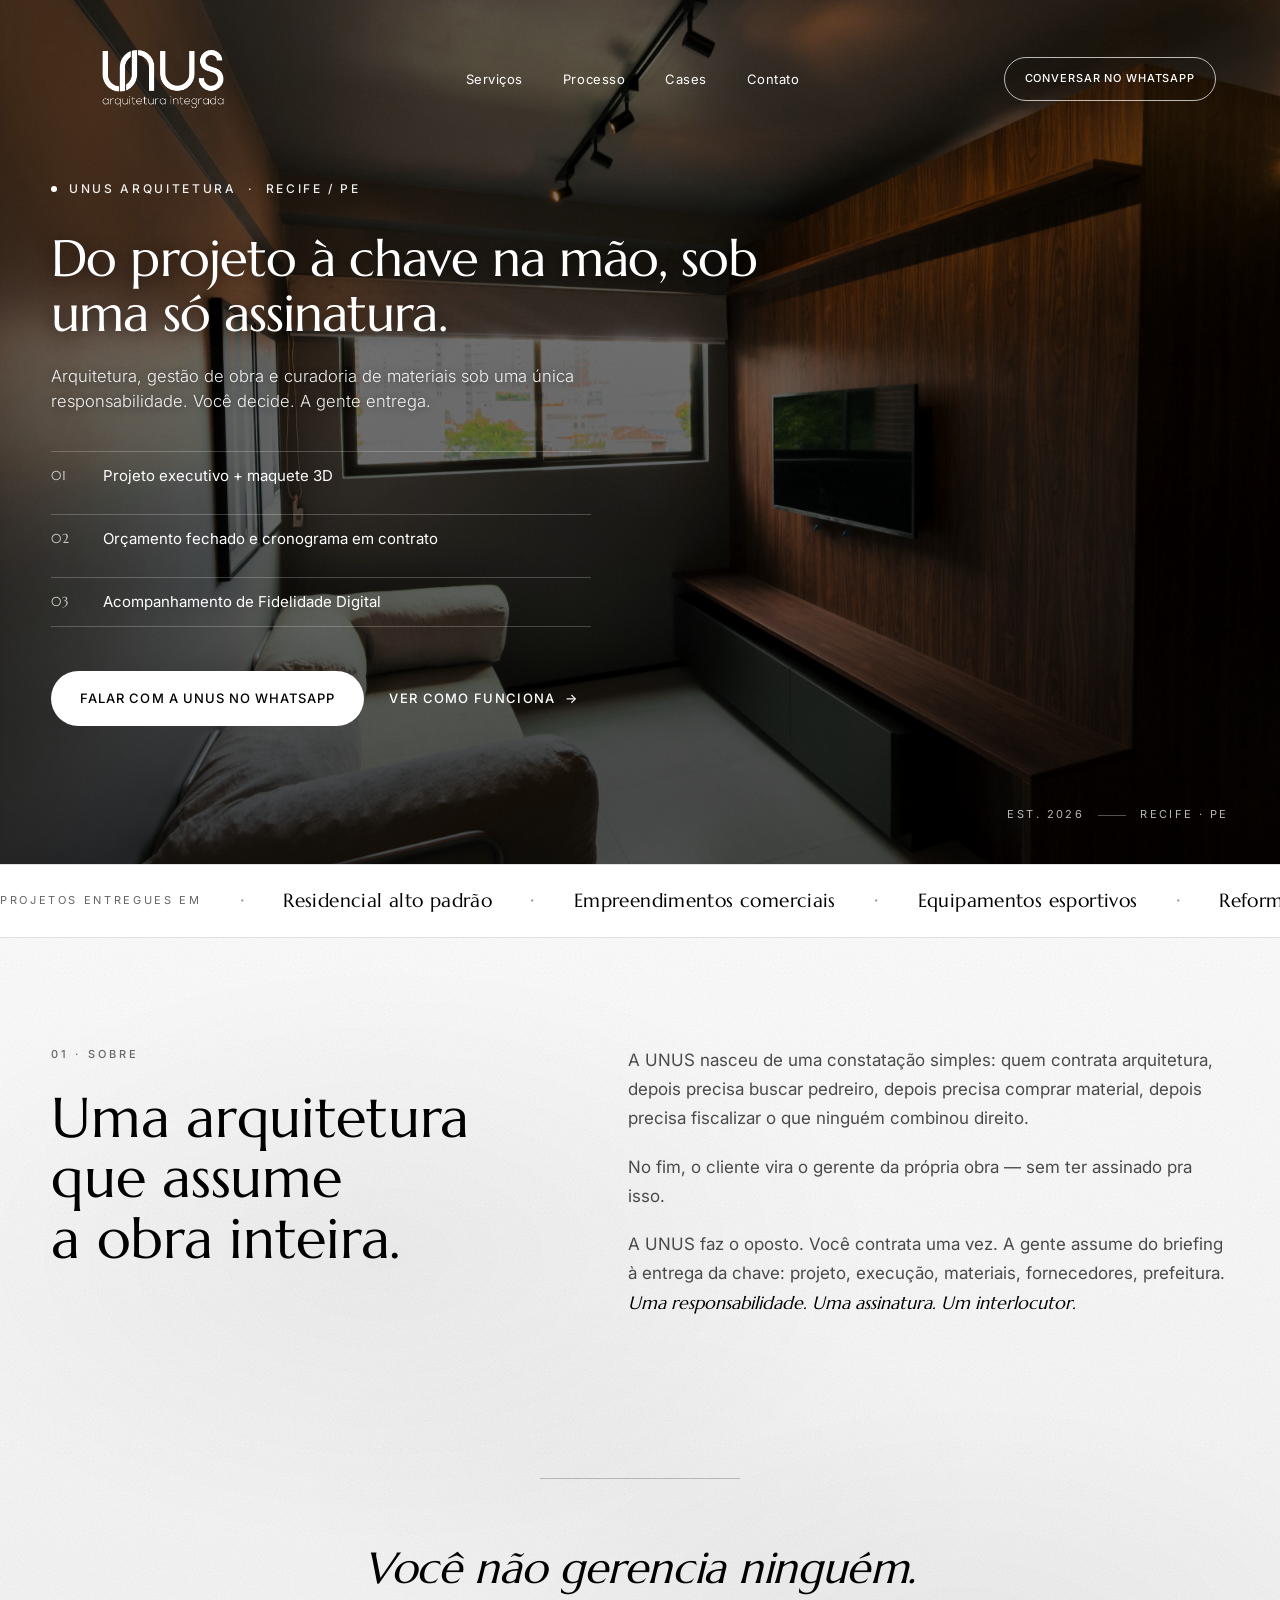
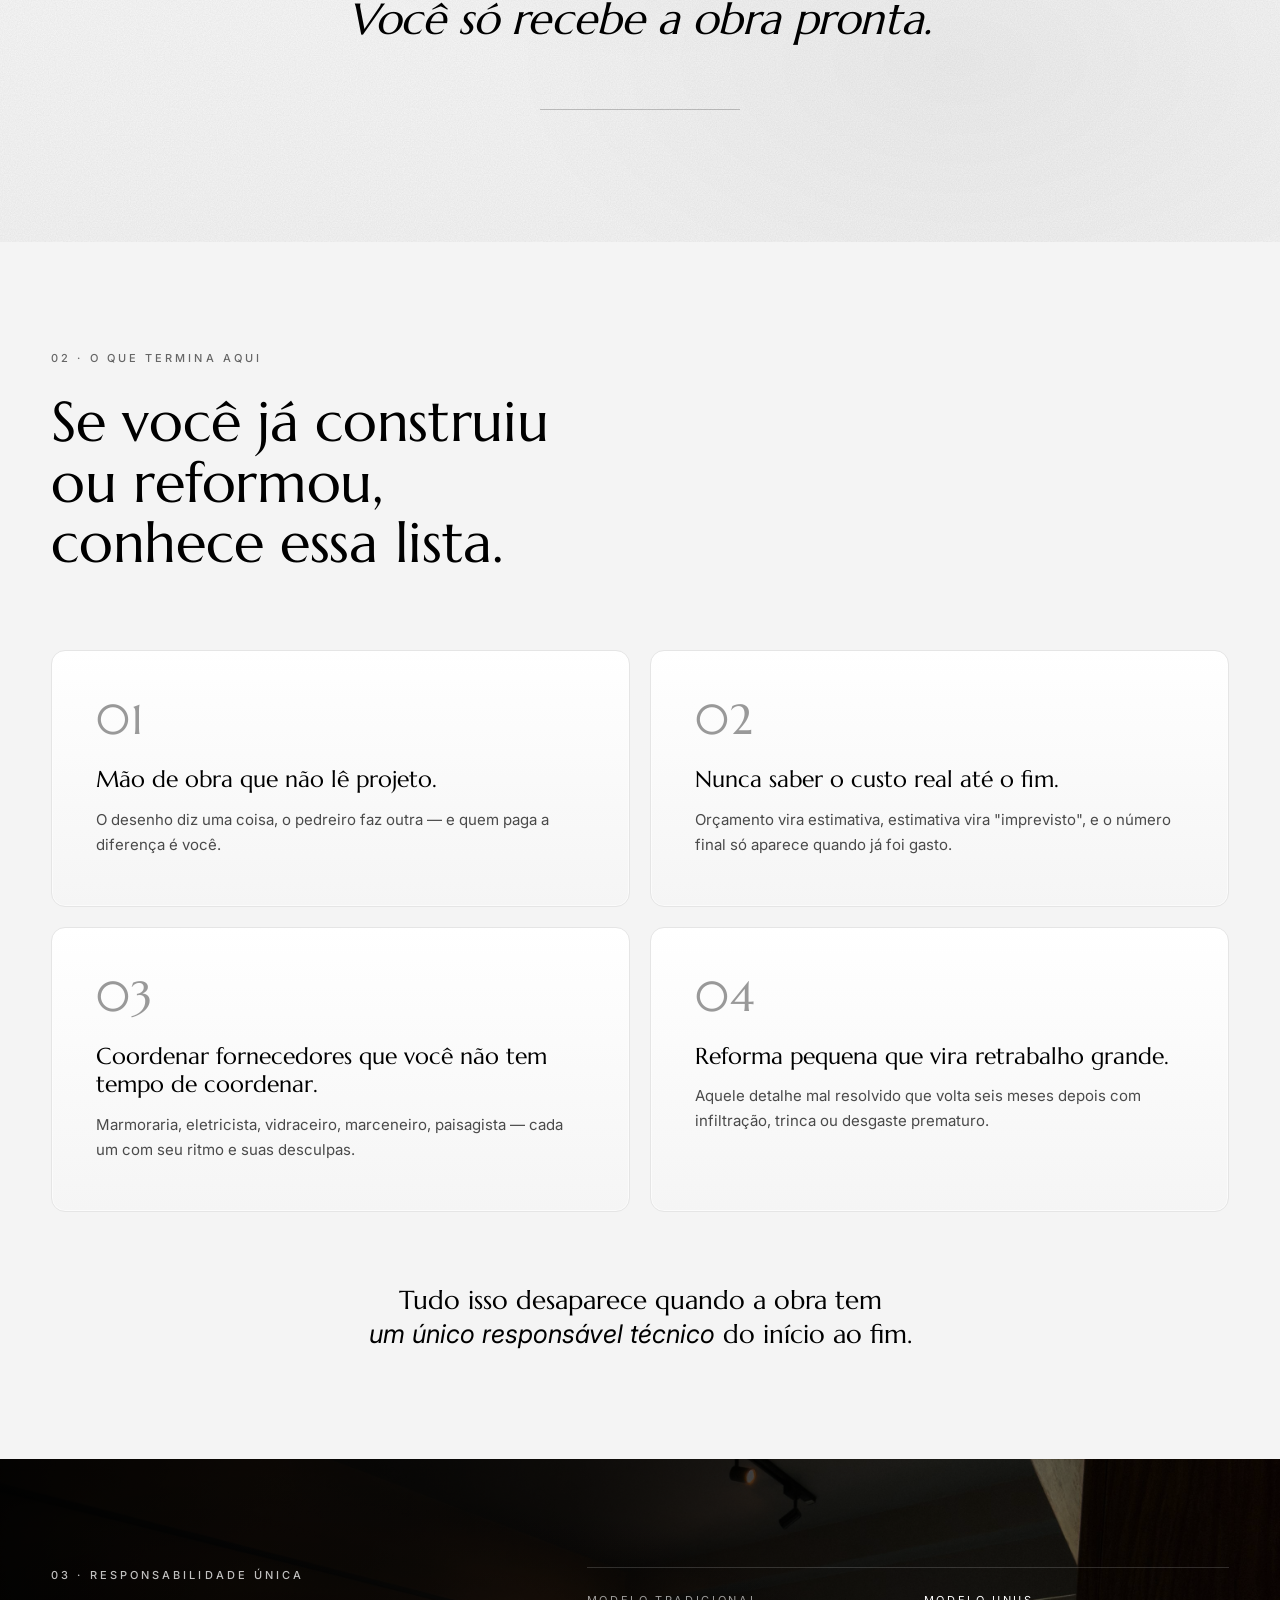
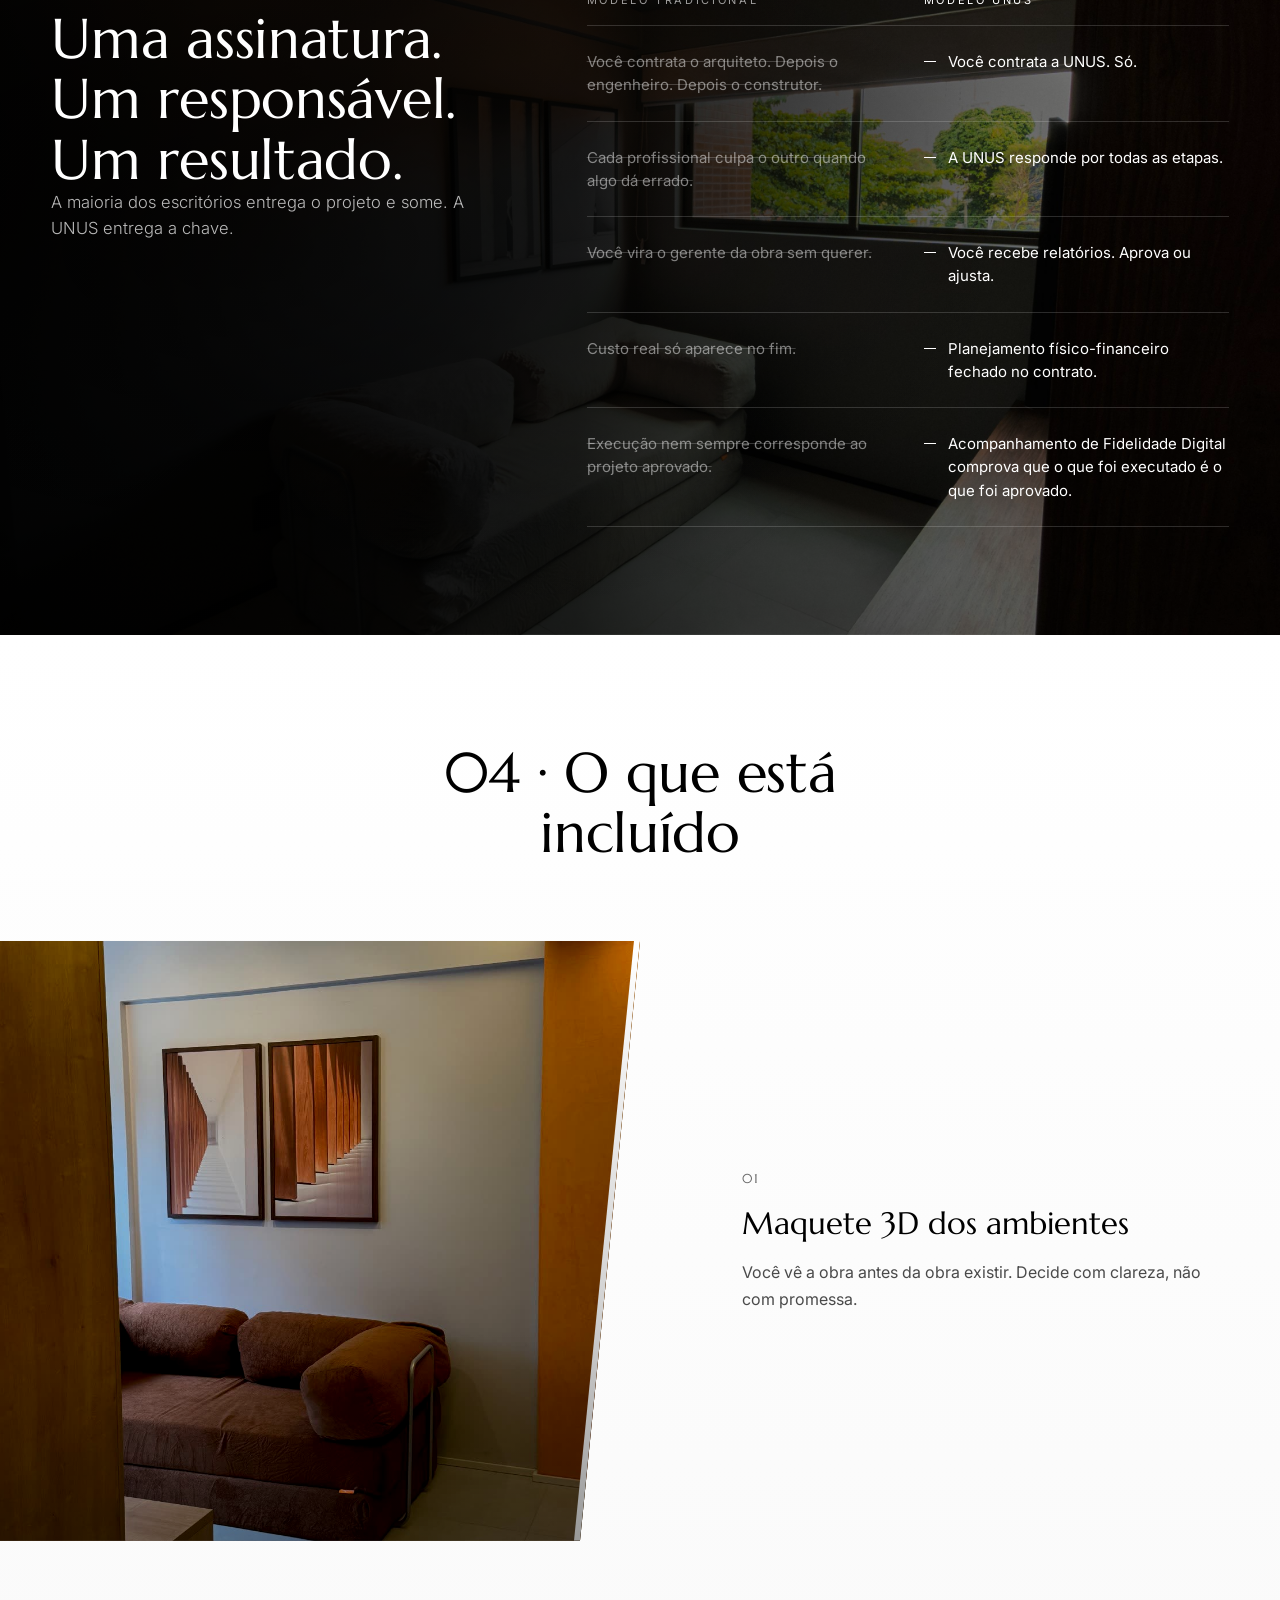
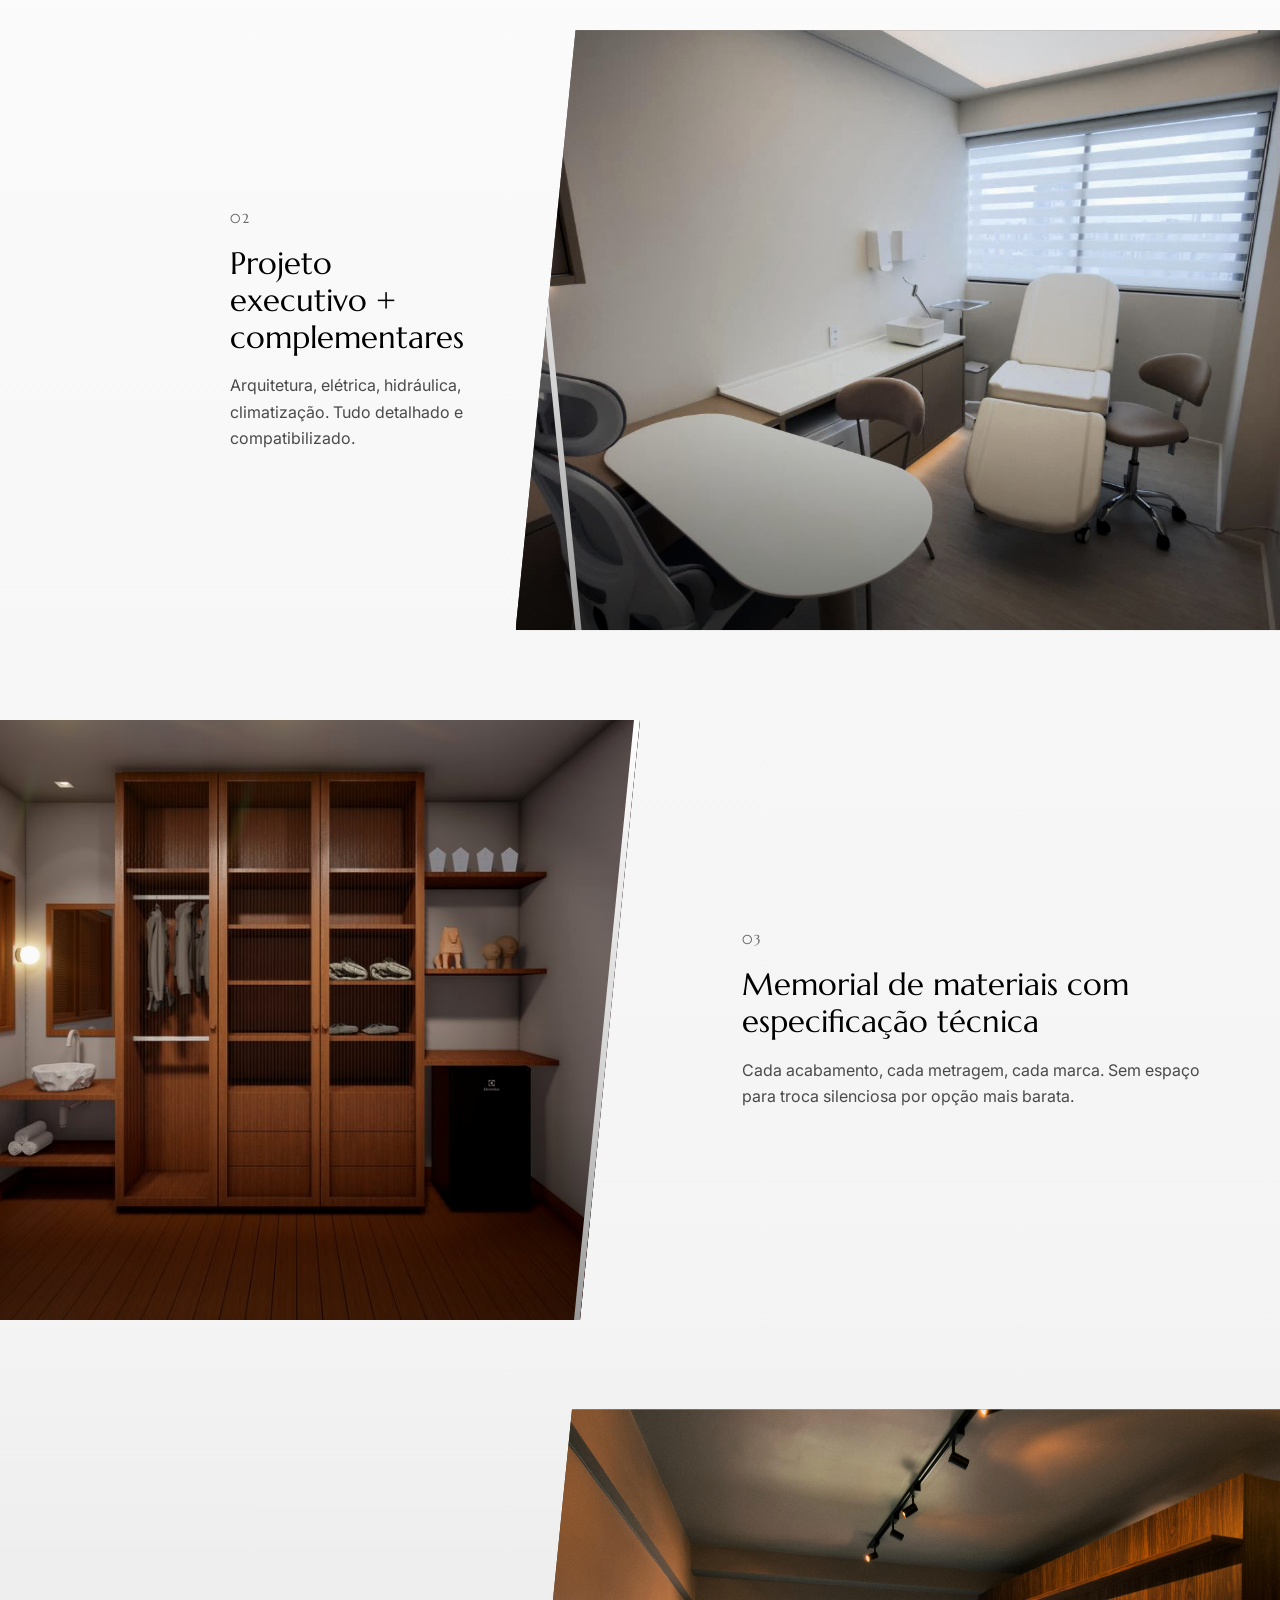
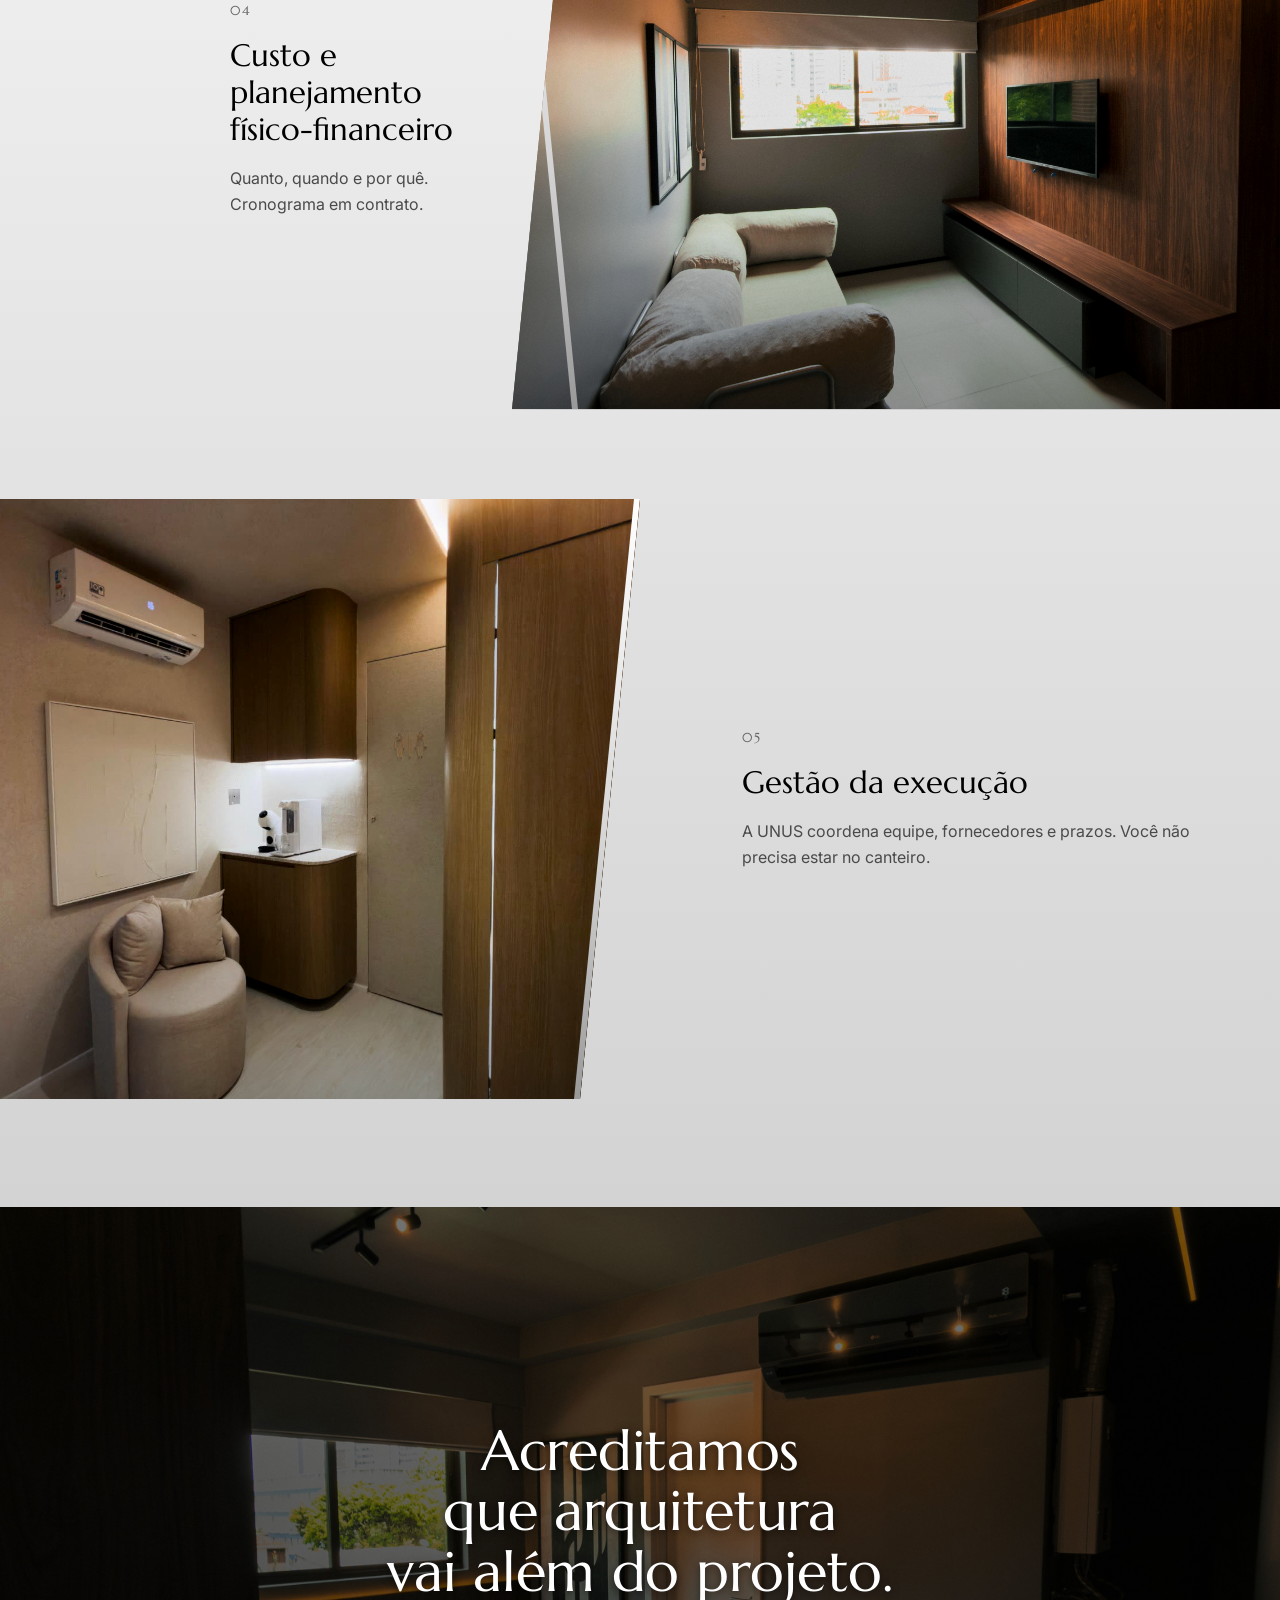
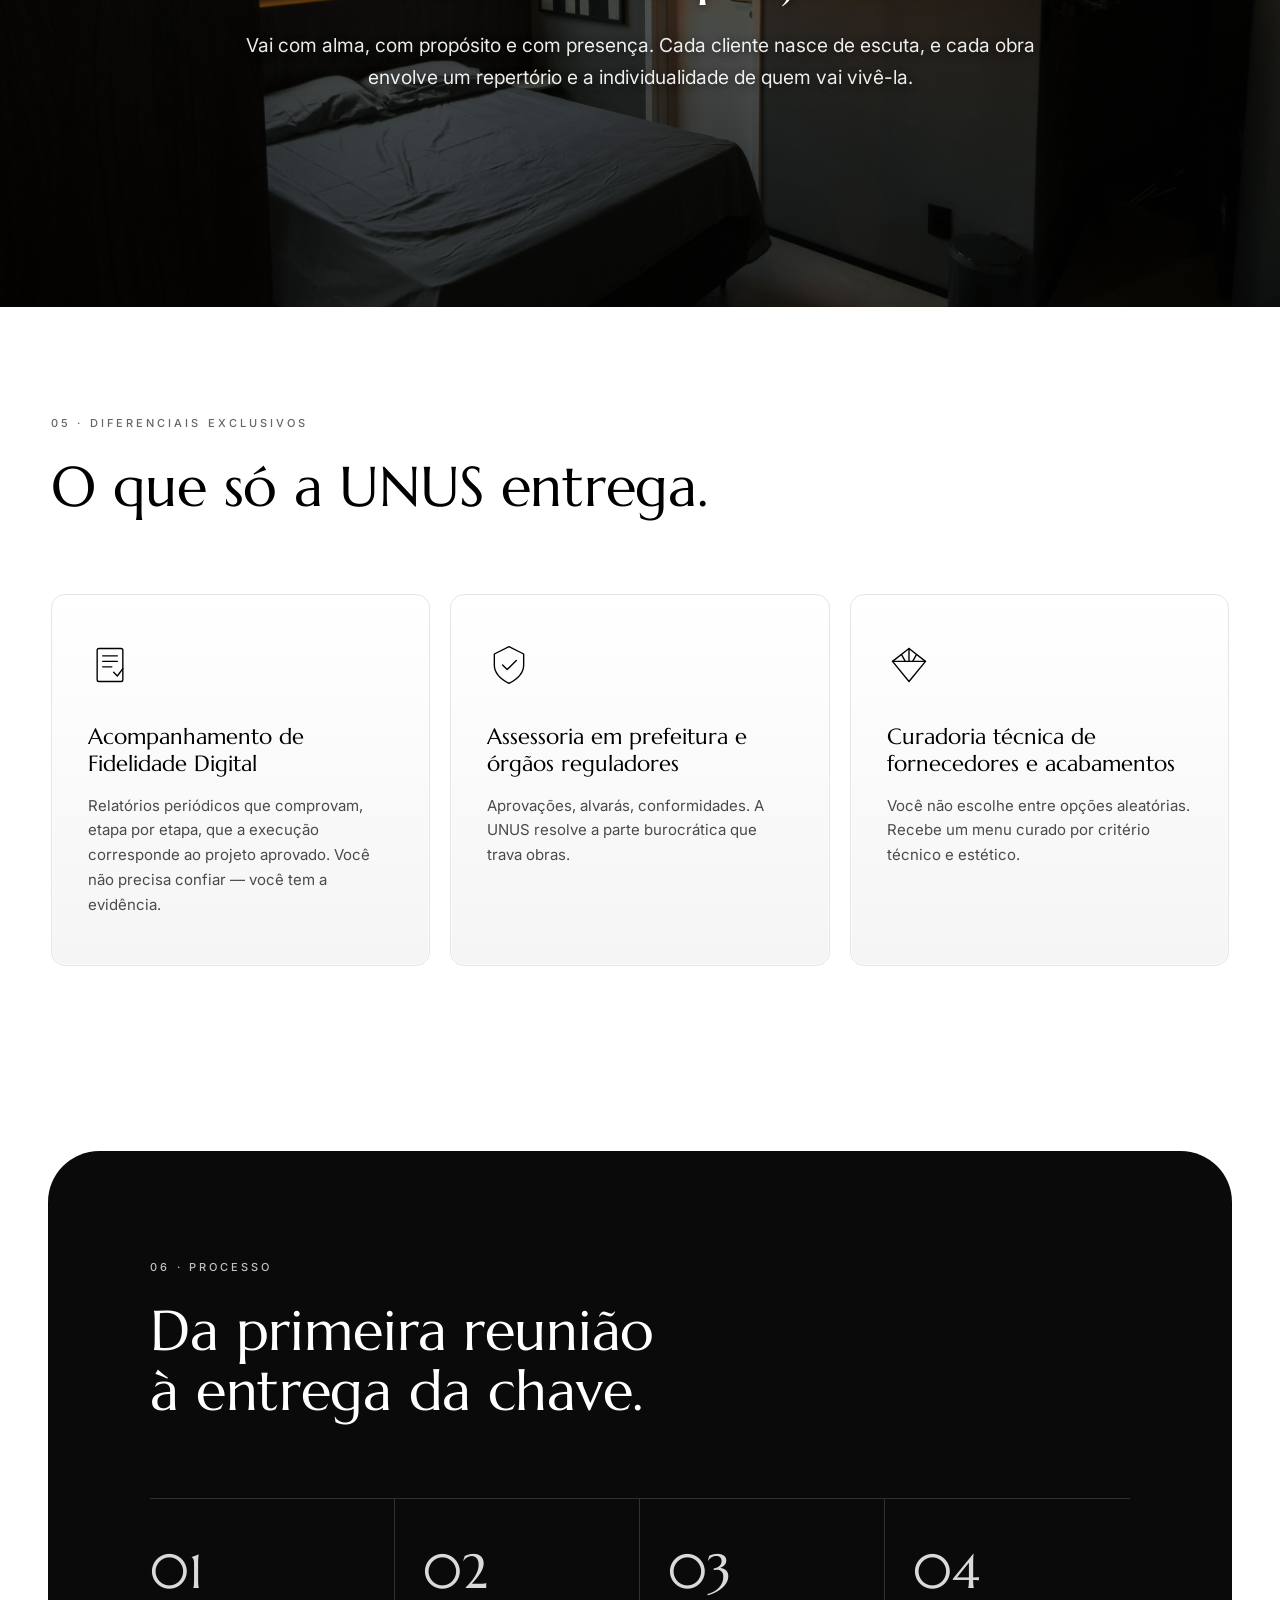
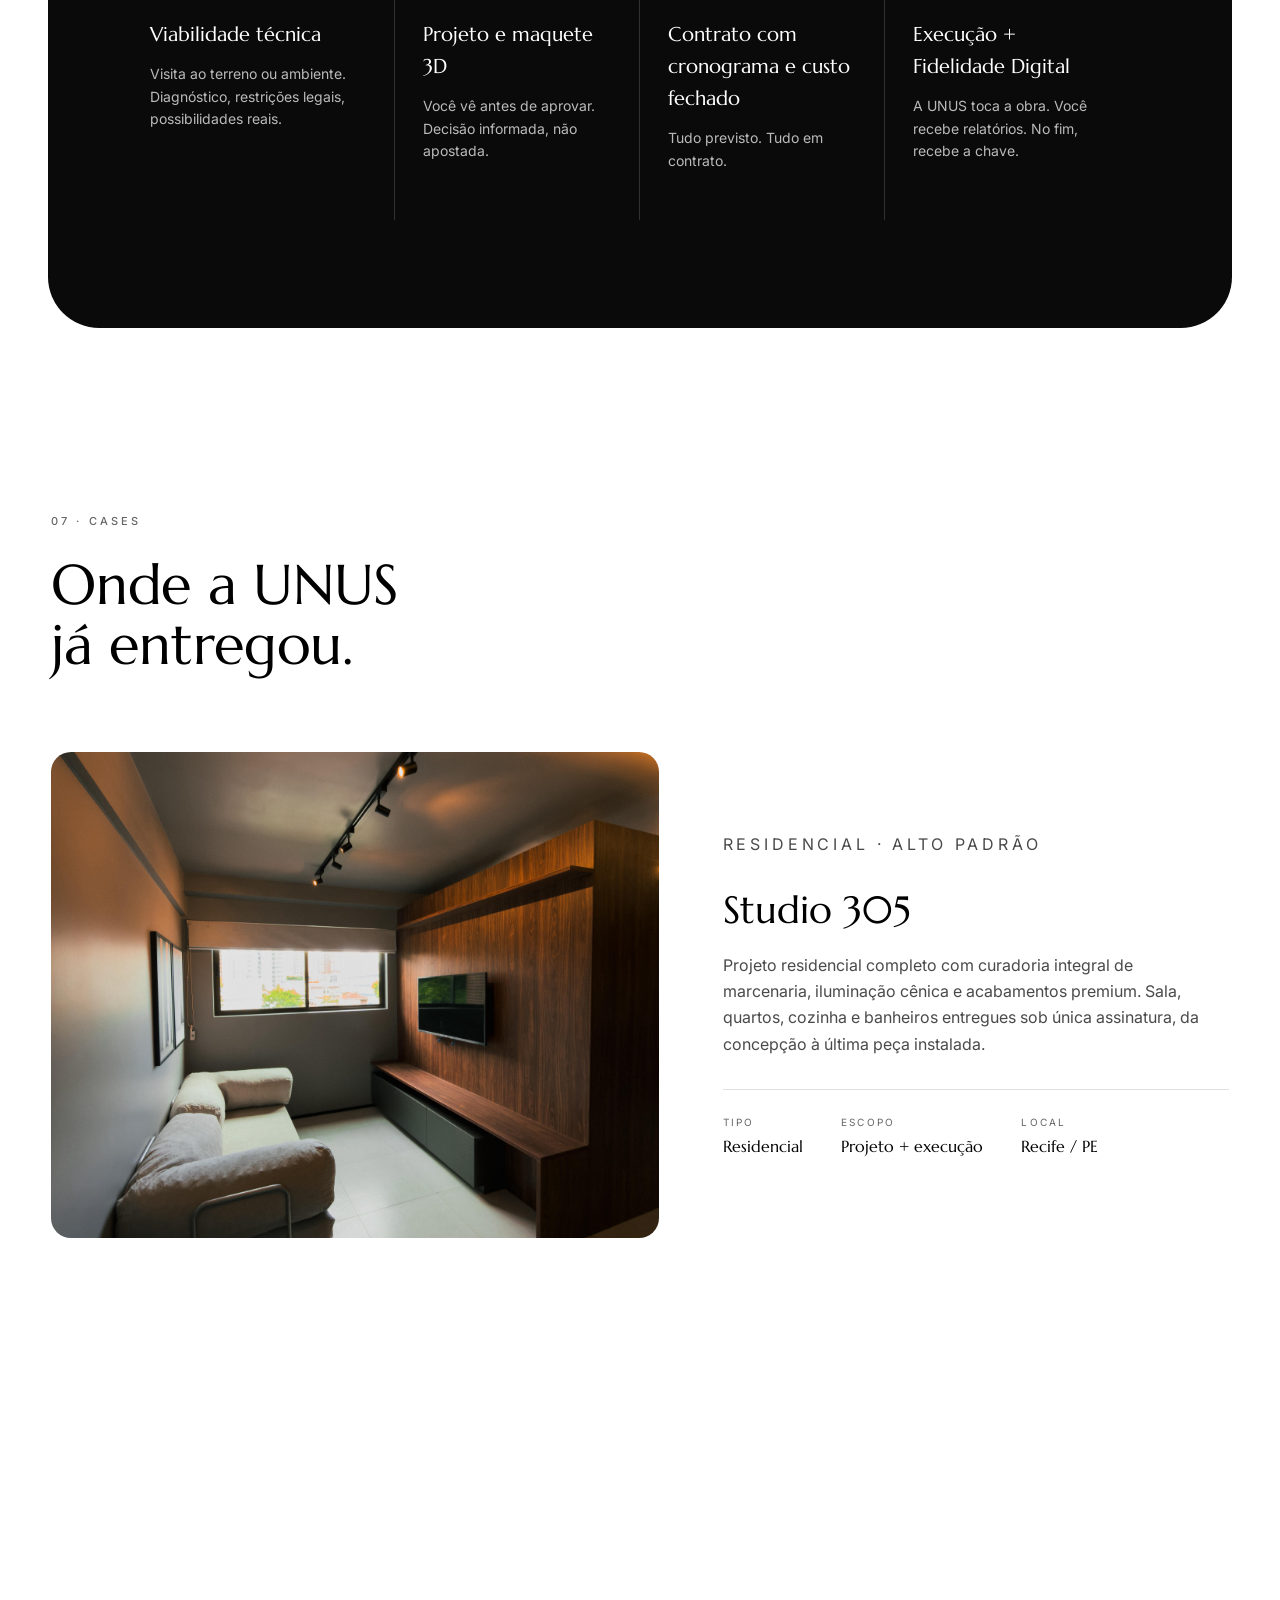
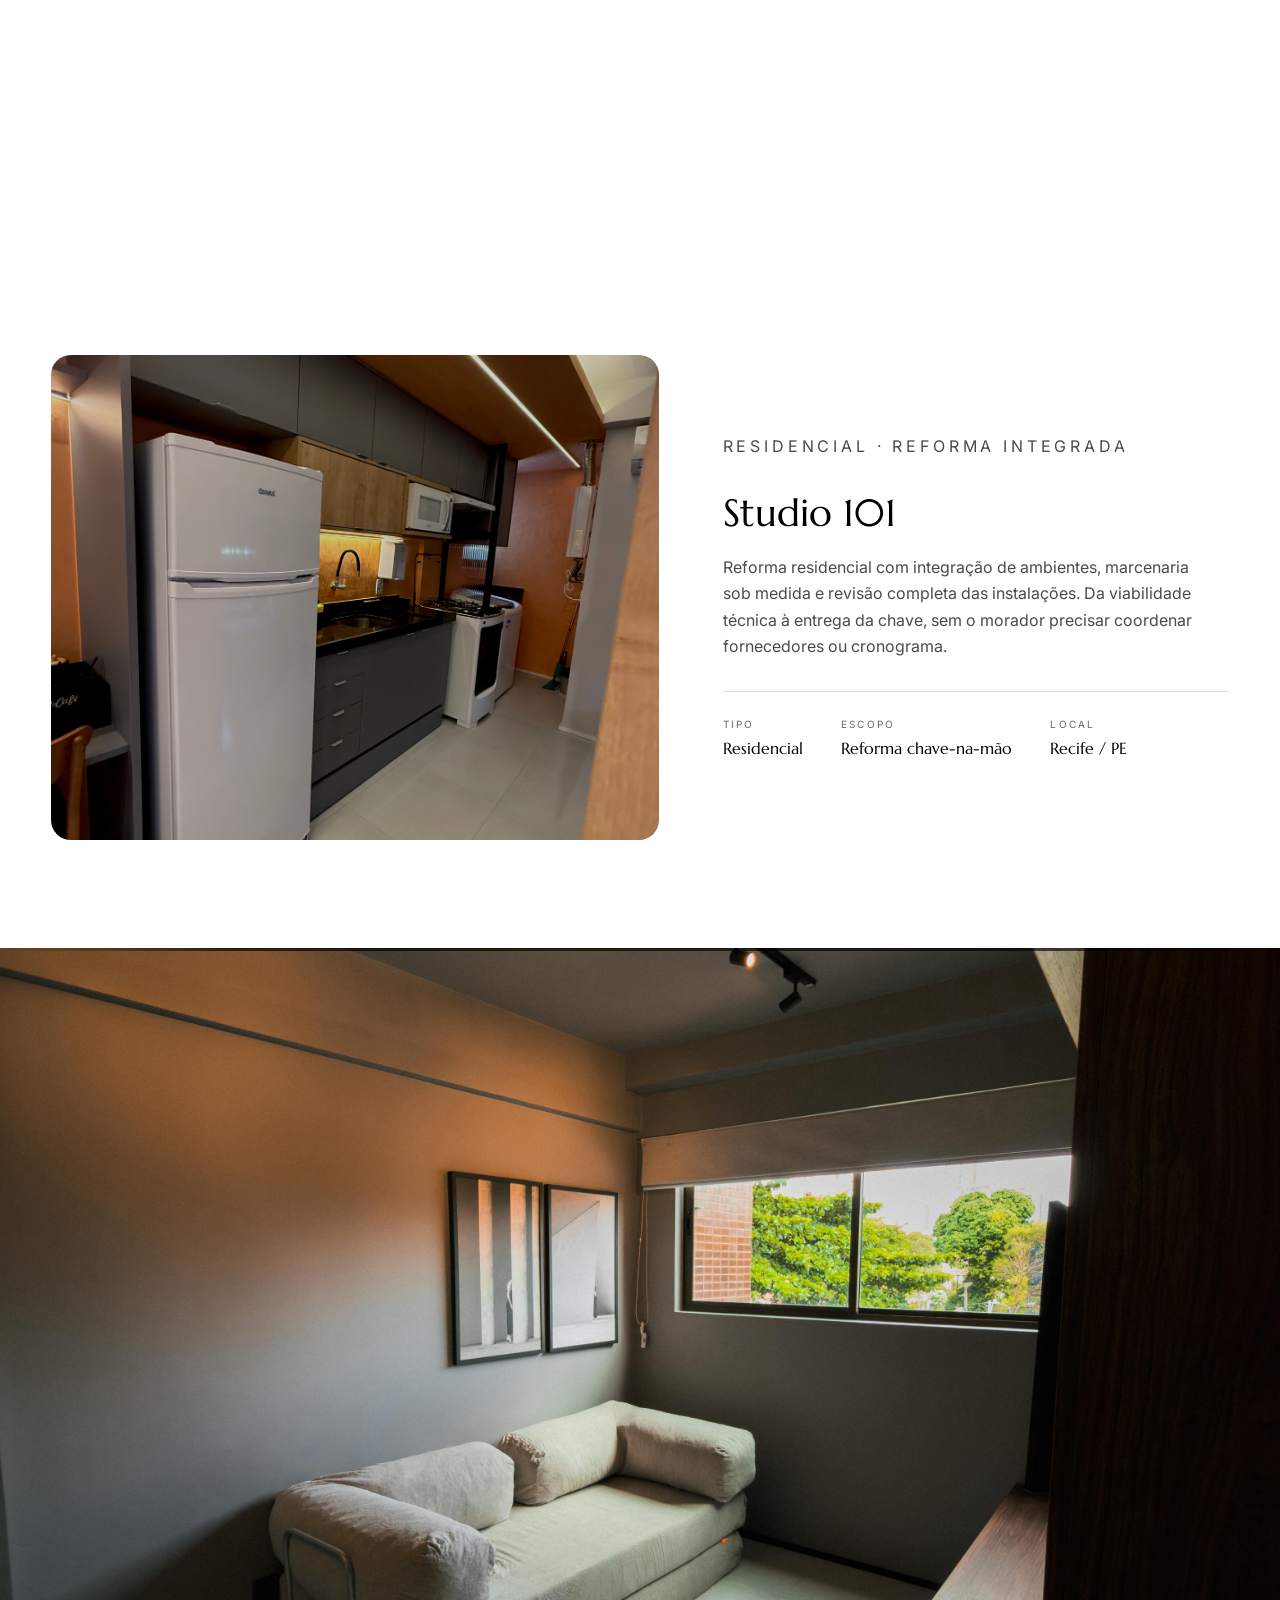
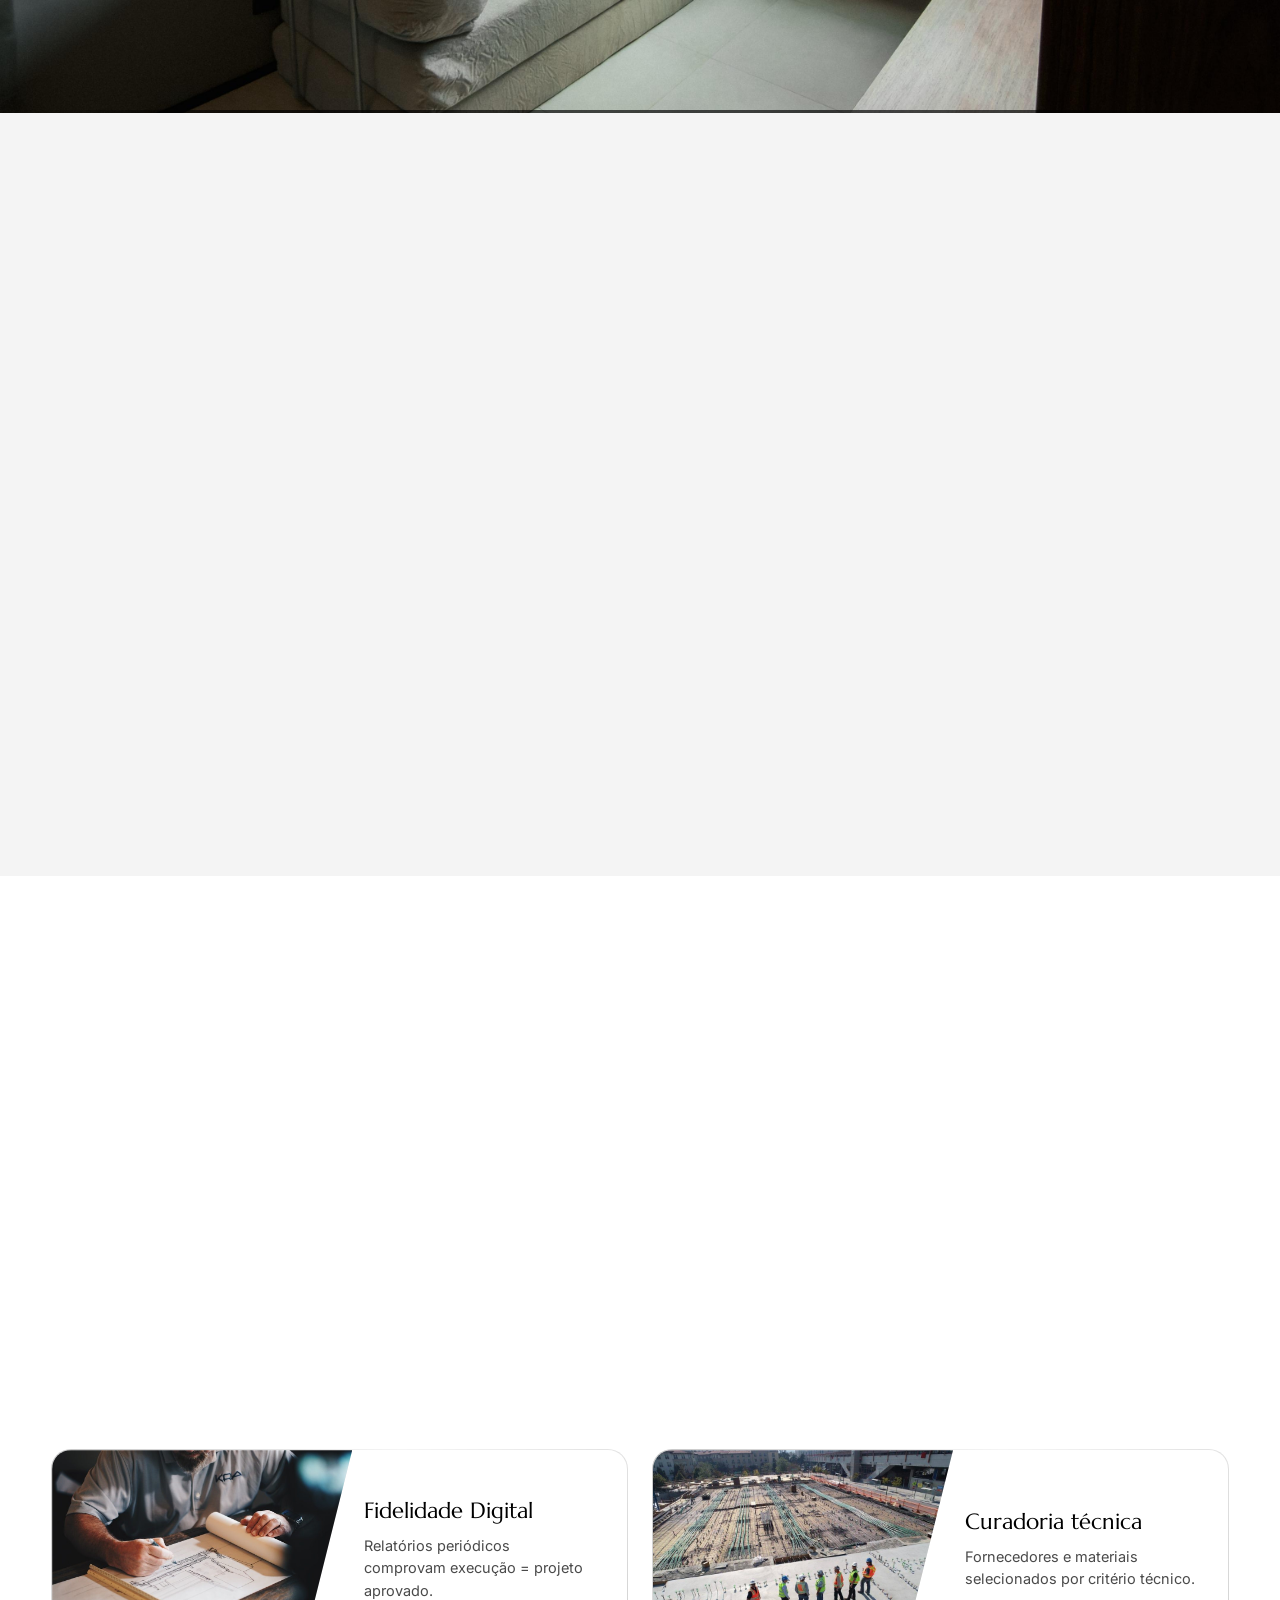
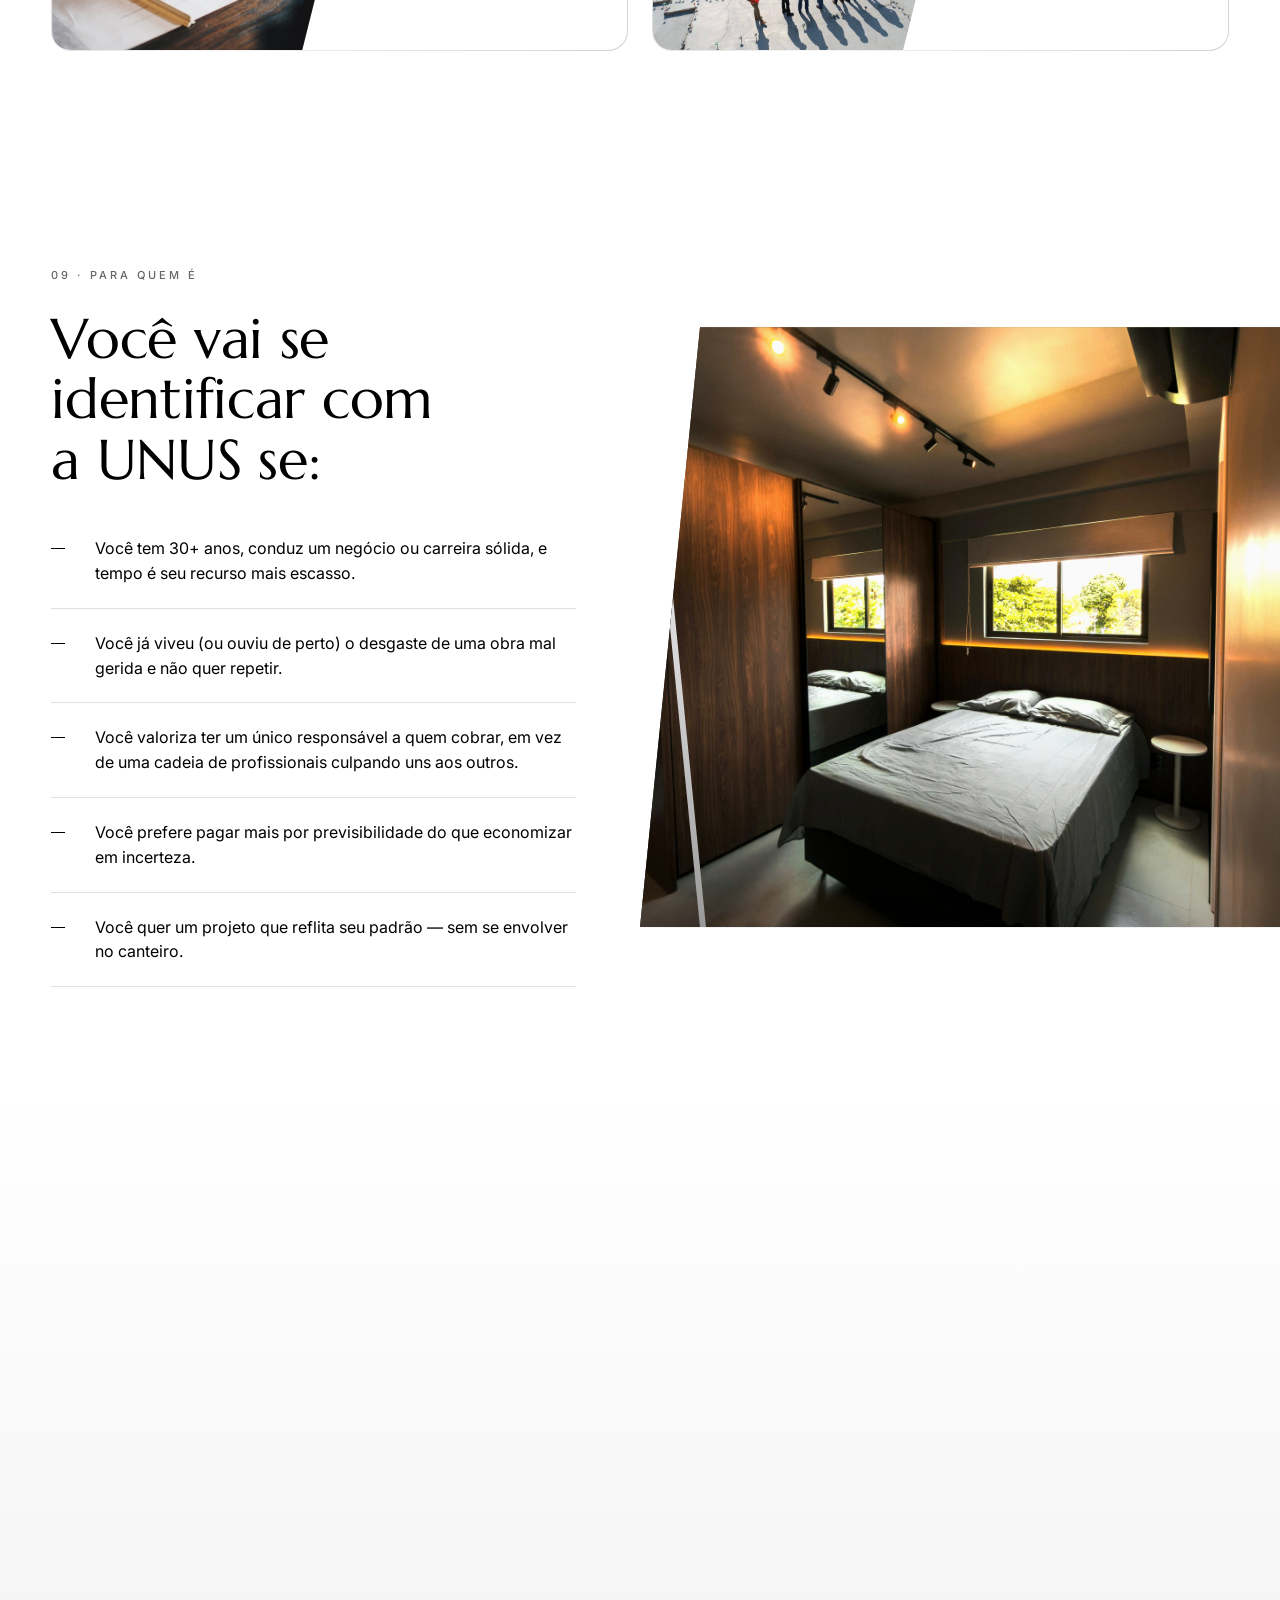
==== commit d8076ae2: "Header lateral padding + symmetric scrolled + centered pull-quote with rules" ====
--- a/preview-elementor-template.html
+++ b/preview-elementor-template.html
@@ -2028,6 +2028,43 @@
 .garantia__h {
   max-width: 22ch;
   font-size: clamp(28px, 3.6vw, 48px);
+}
+
+
+/* =====================
+   AJUSTE FINO (ronda) - header respiro lateral + scrolled simetrico + pull-quote centralizado
+   ===================== */
+.elementor .site-header > .container.header__inner,
+.elementor .site-header .header__inner,
+.site-header .header__inner {
+  padding-left: clamp(24px, 5vw, 72px) !important;
+  padding-right: clamp(24px, 5vw, 72px) !important;
+}
+.site-header .header__inner,
+.site-header.is-scrolled .header__inner {
+  padding-top: 22px !important;
+  padding-bottom: 22px !important;
+}
+.quem .pull-quote {
+  max-width: 880px !important;
+  margin-left: auto !important;
+  margin-right: auto !important;
+  text-align: center !important;
+}
+.quem .pull-quote blockquote {
+  text-align: center !important;
+  margin-left: auto !important;
+  margin-right: auto !important;
+}
+.quem .pull-quote .pull-quote__rule {
+  display: block !important;
+  border: 0 !important;
+  height: 1px !important;
+  width: 200px !important;
+  max-width: 200px !important;
+  background: var(--hairline-strong) !important;
+  margin-left: auto !important;
+  margin-right: auto !important;
 }
 
 </style>
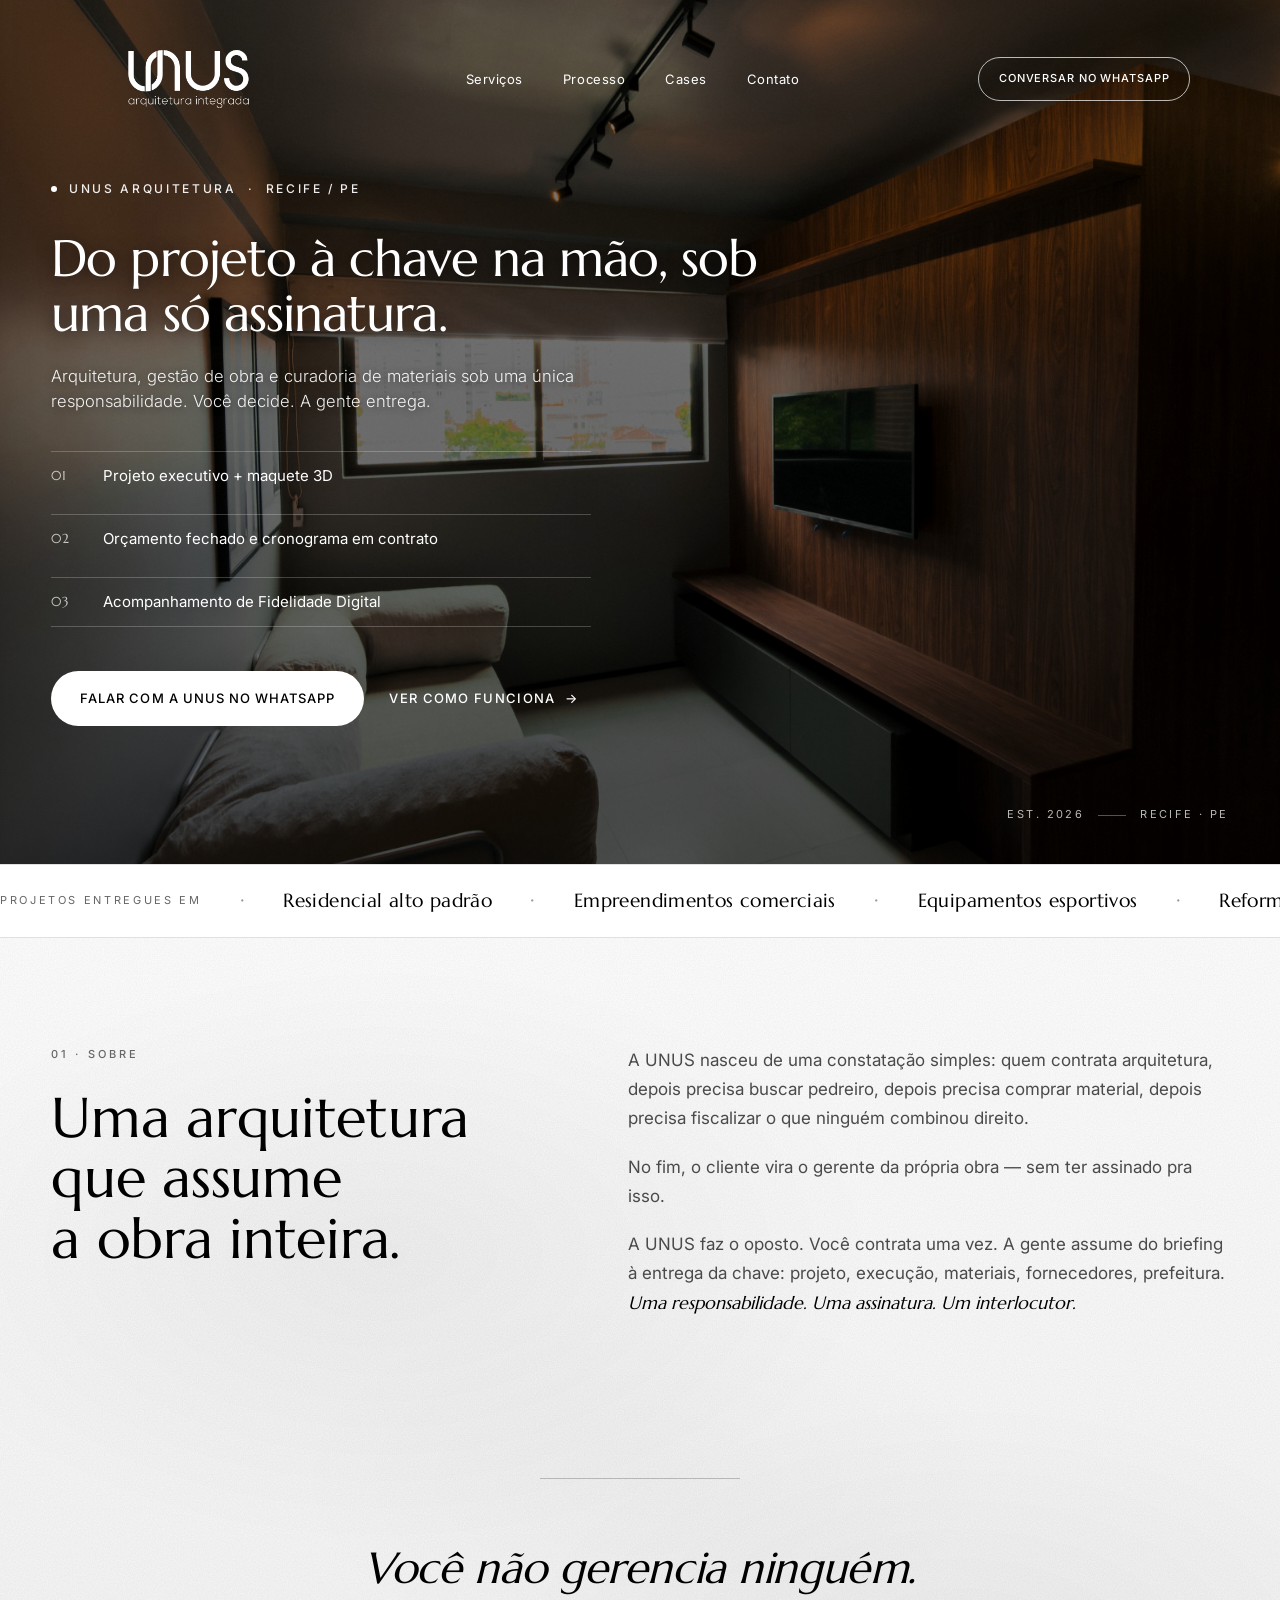
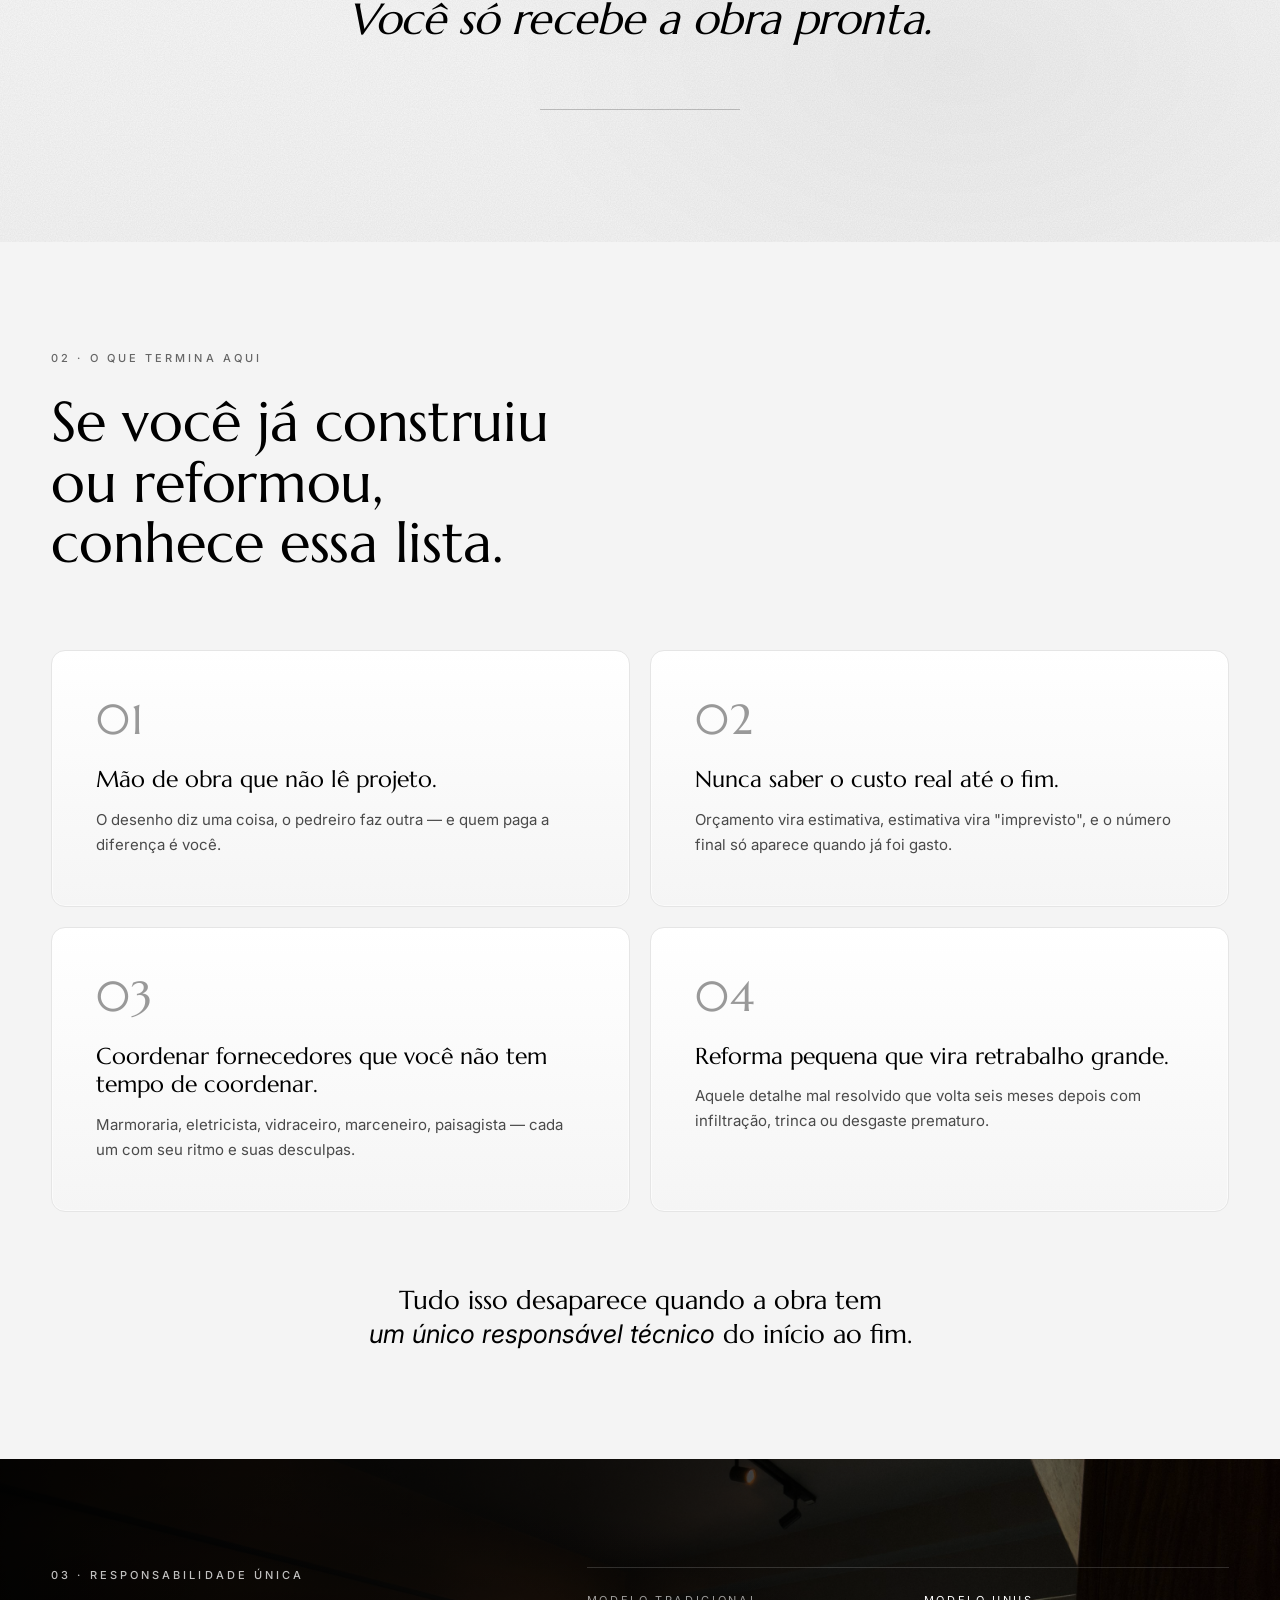
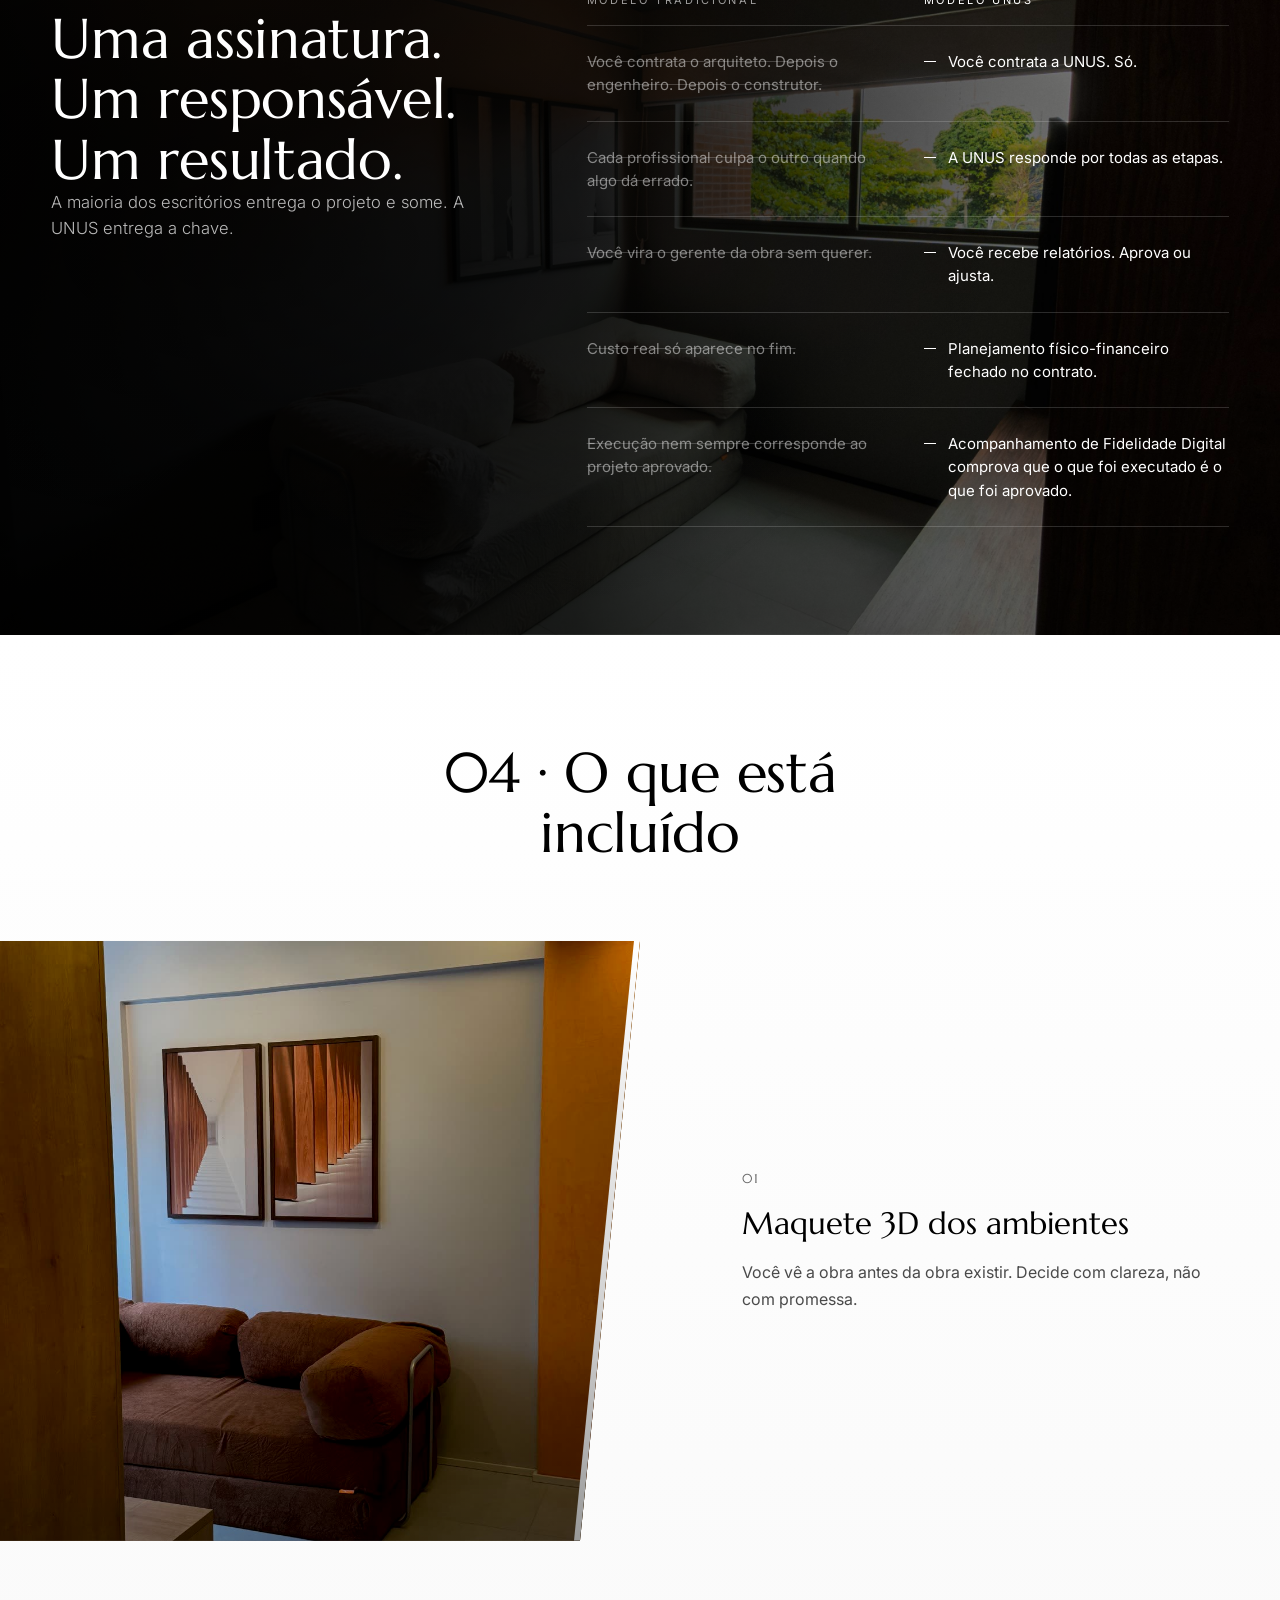
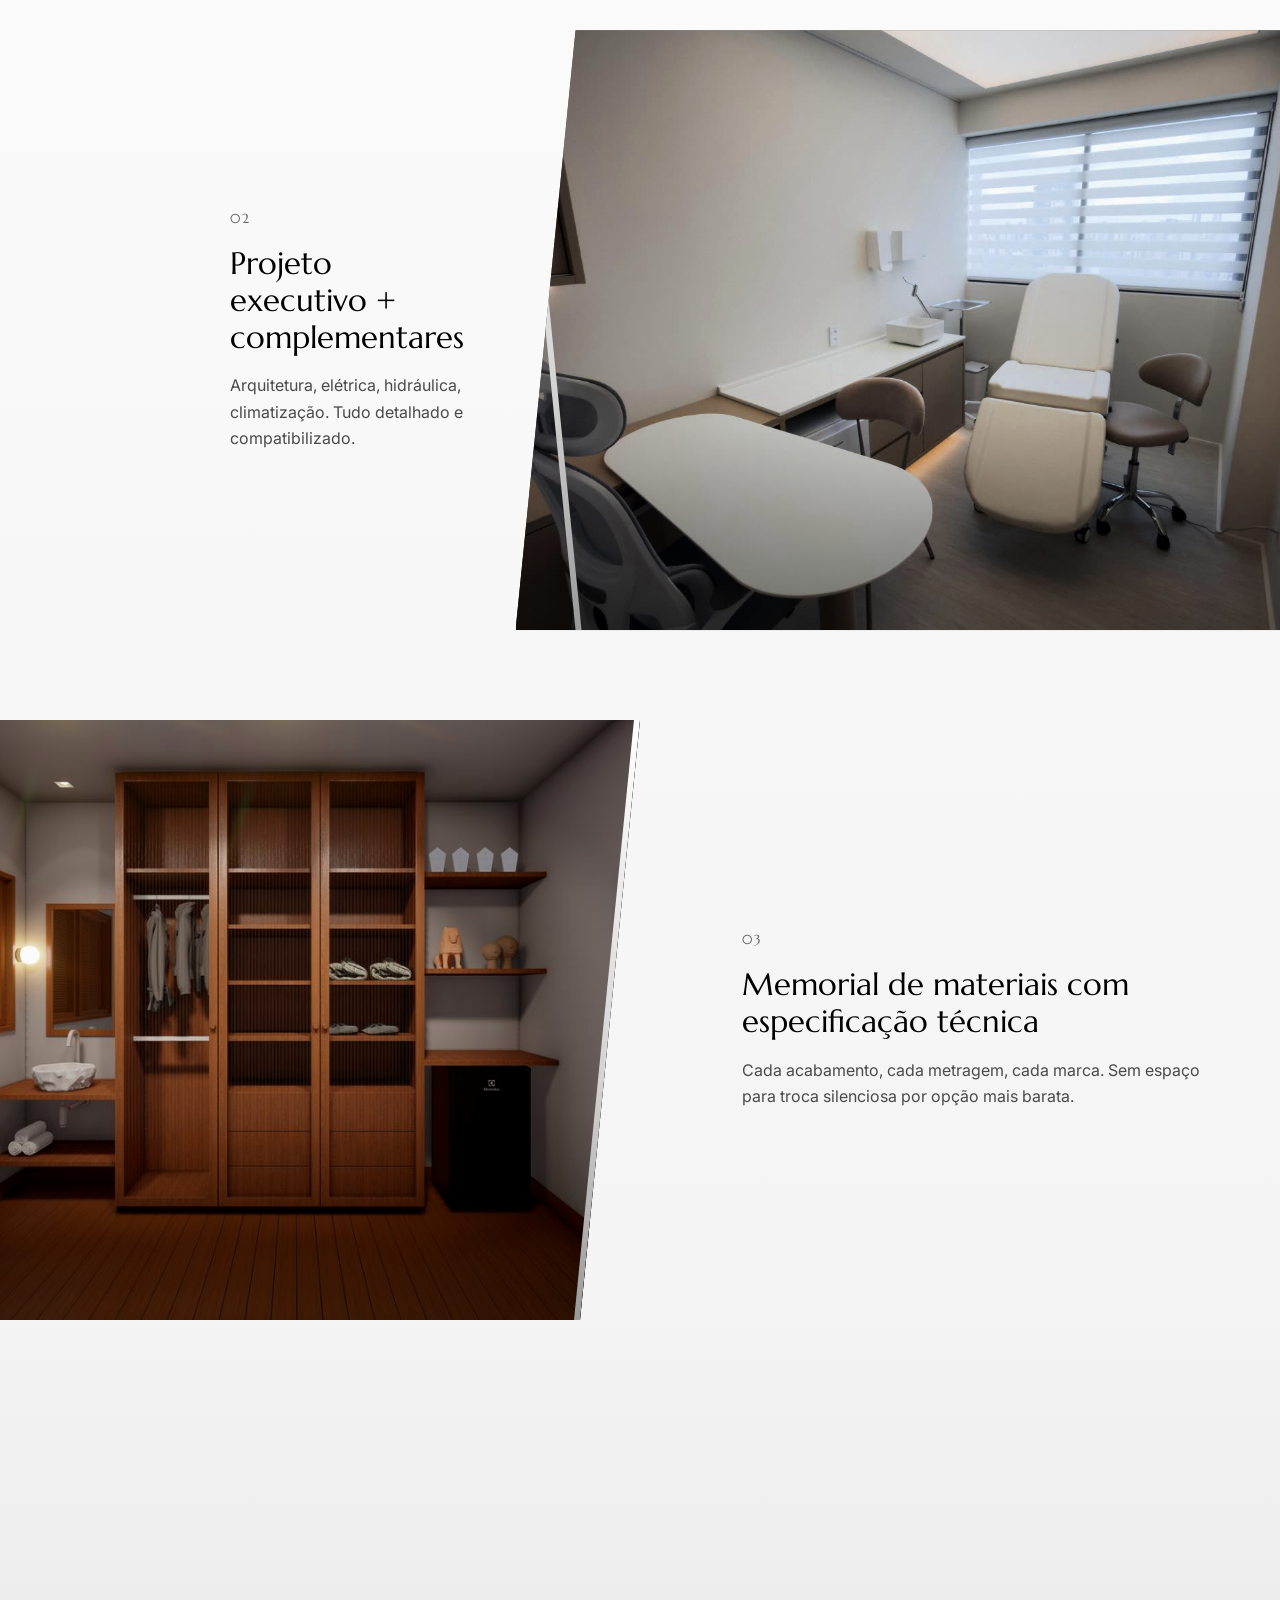
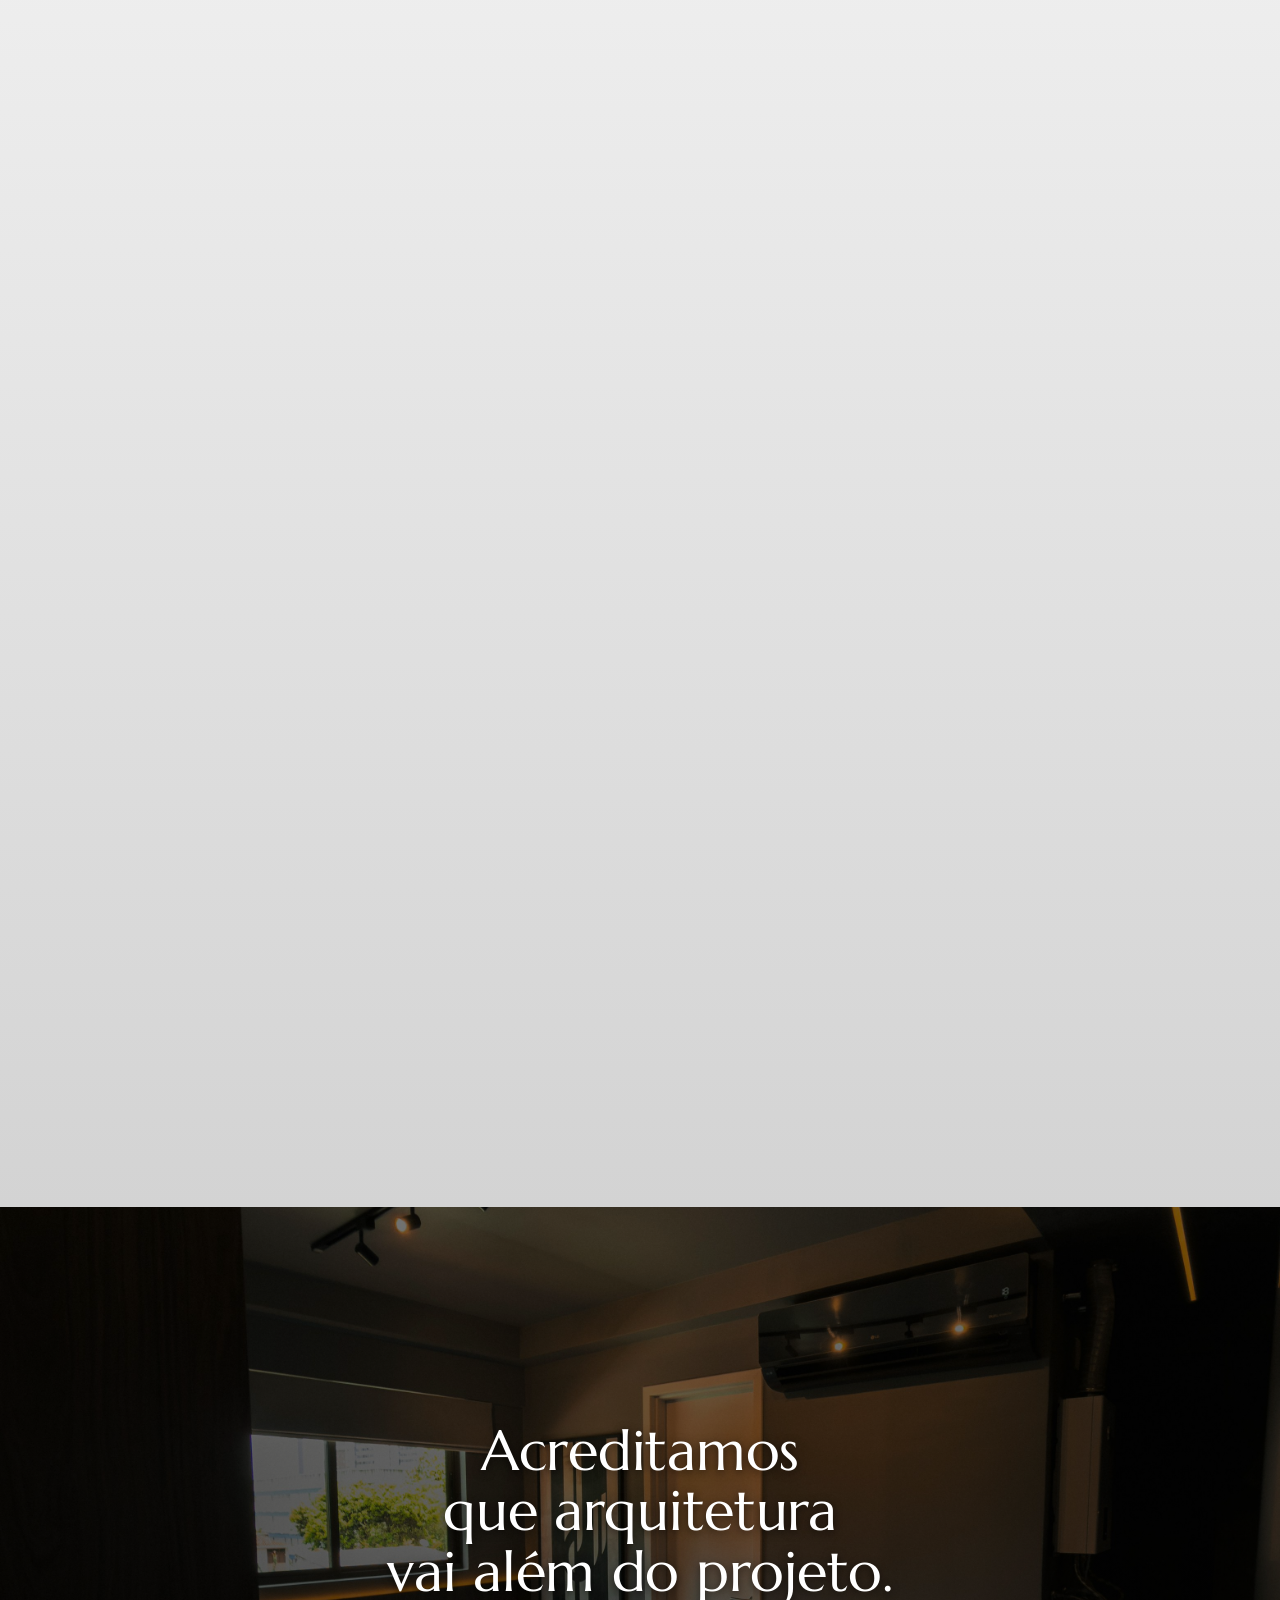
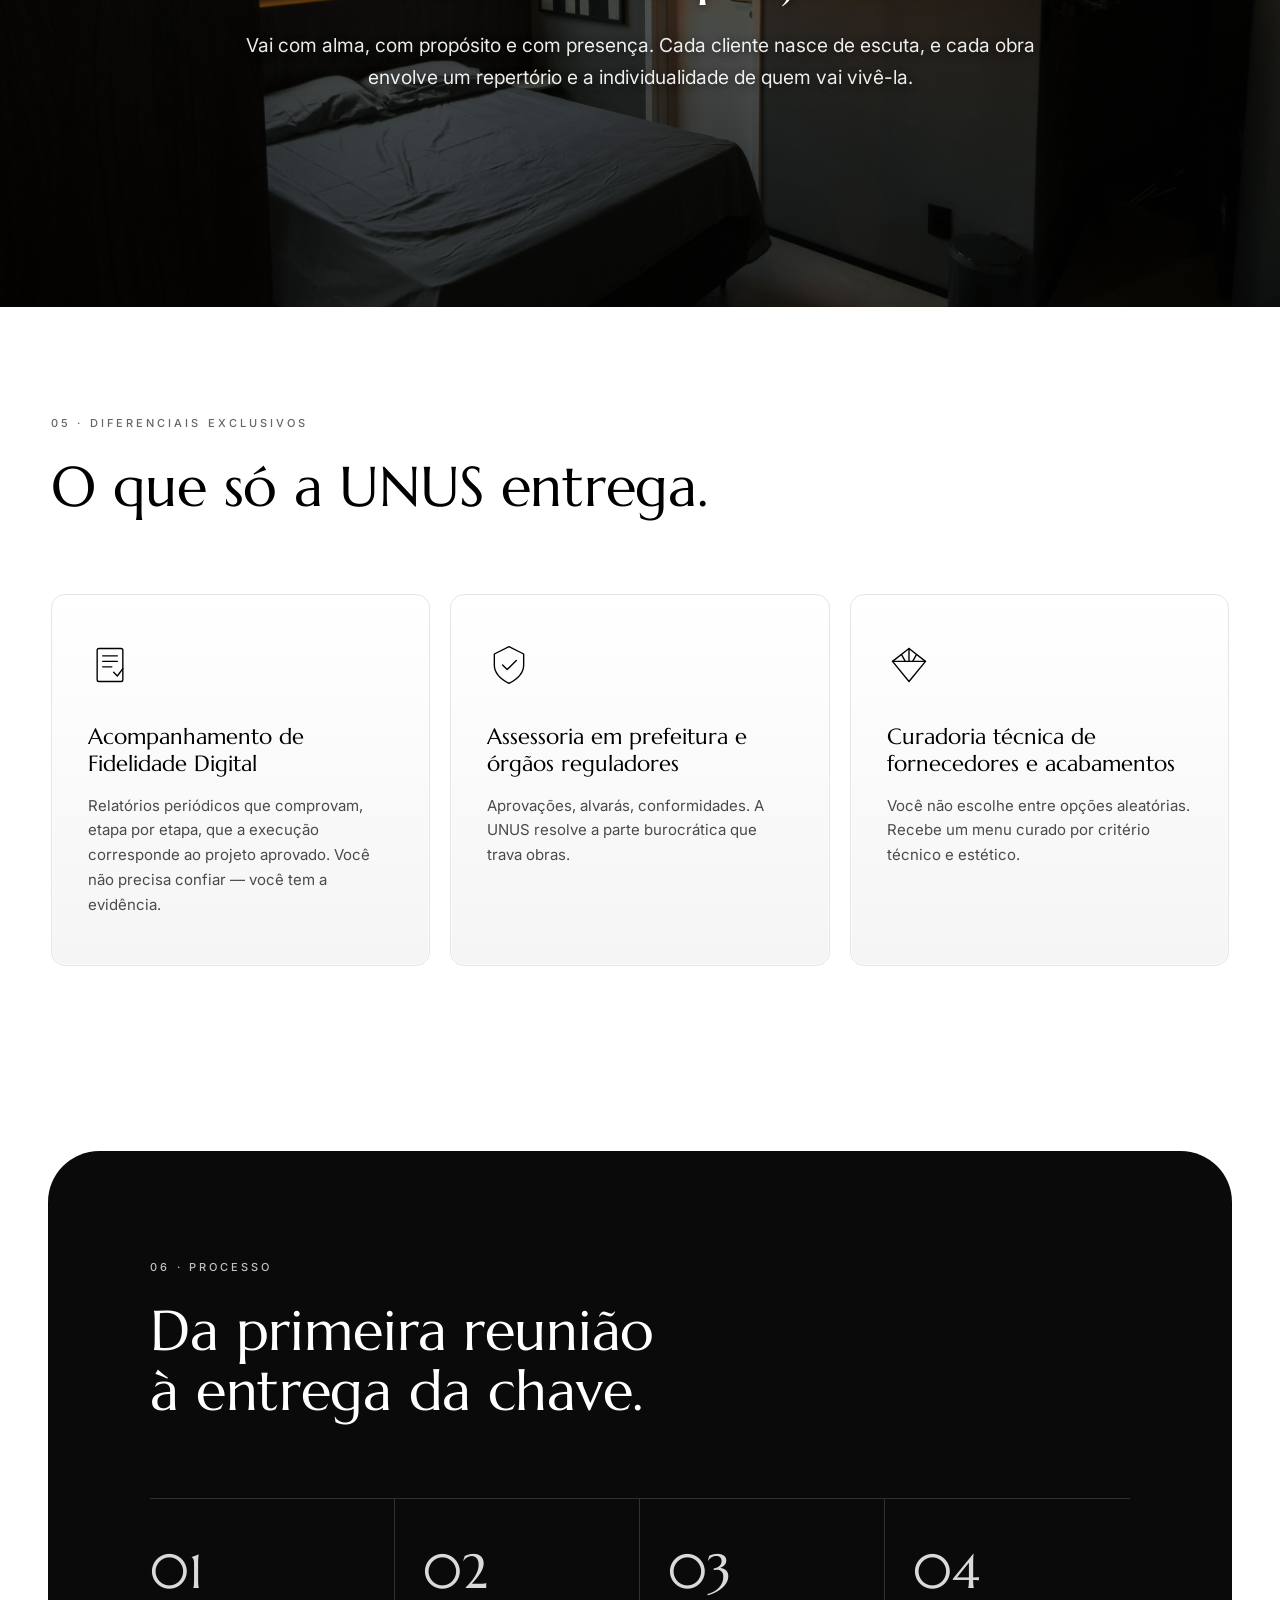
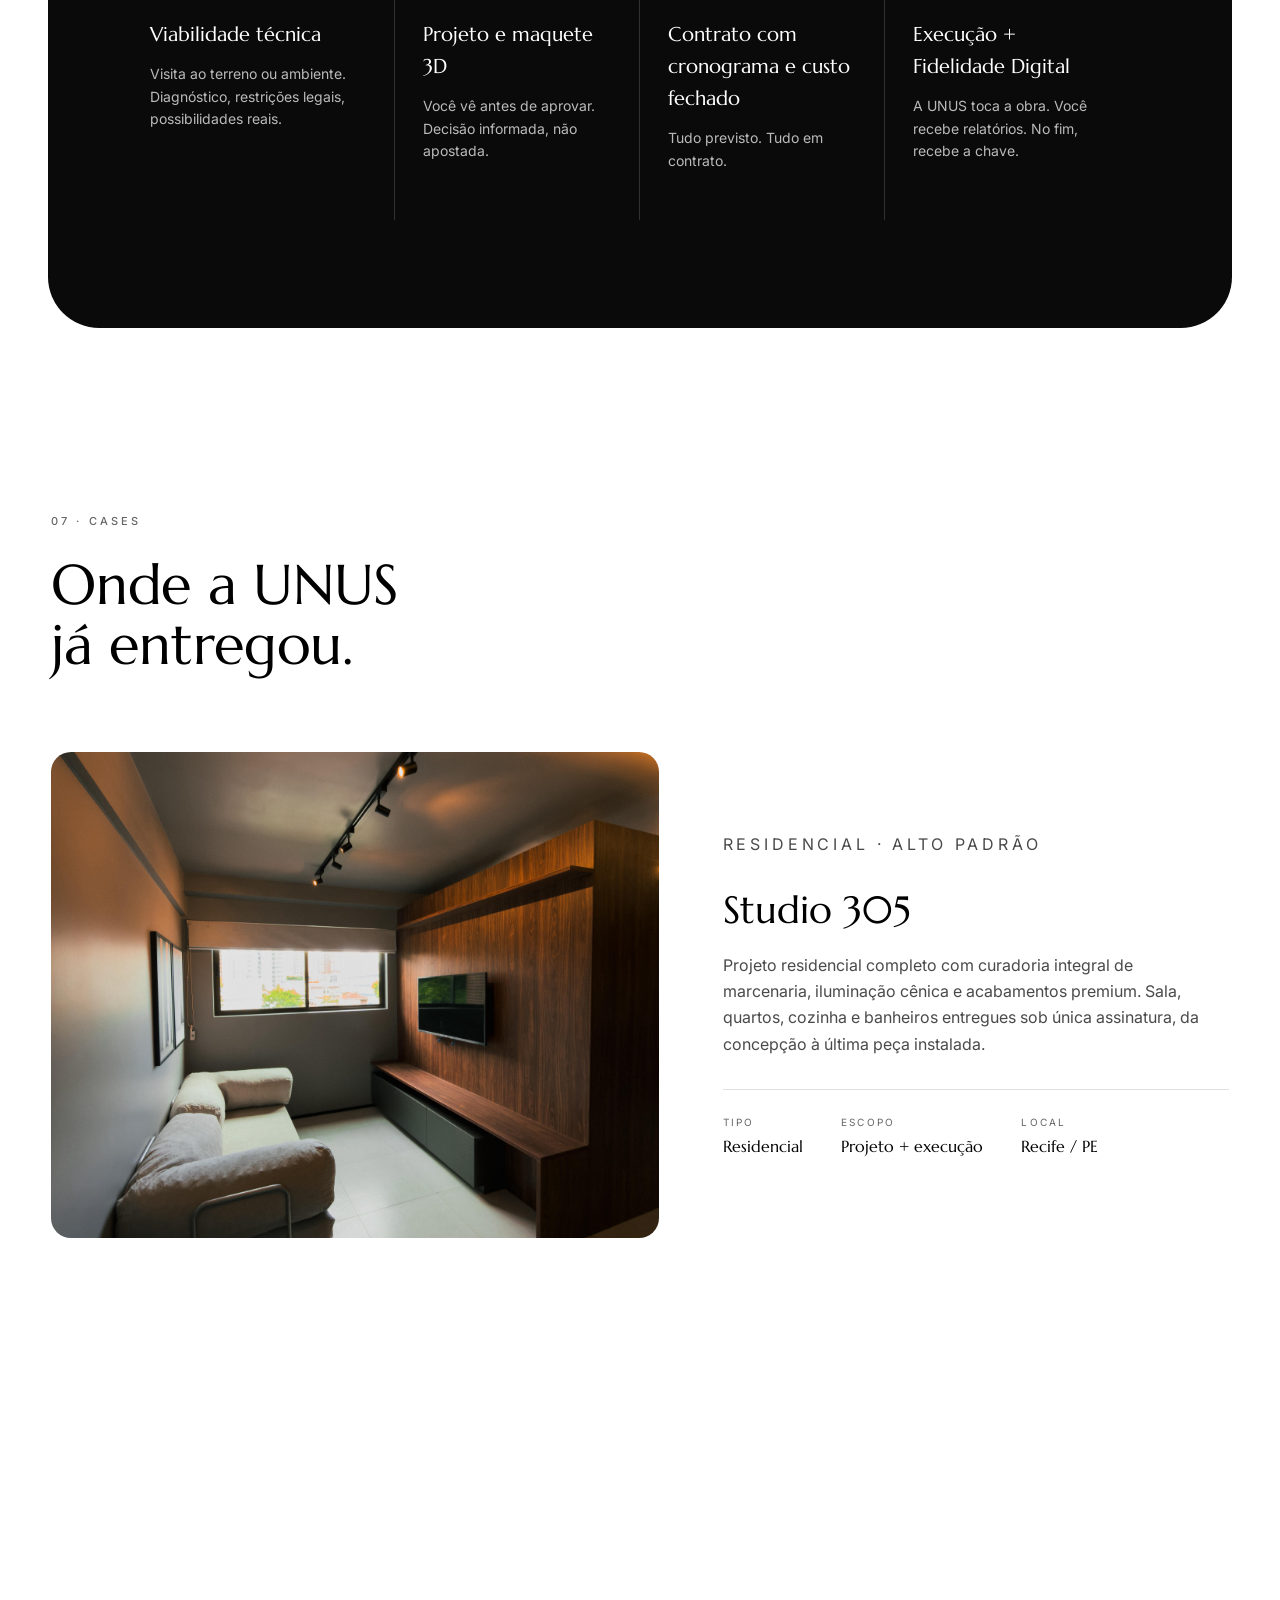
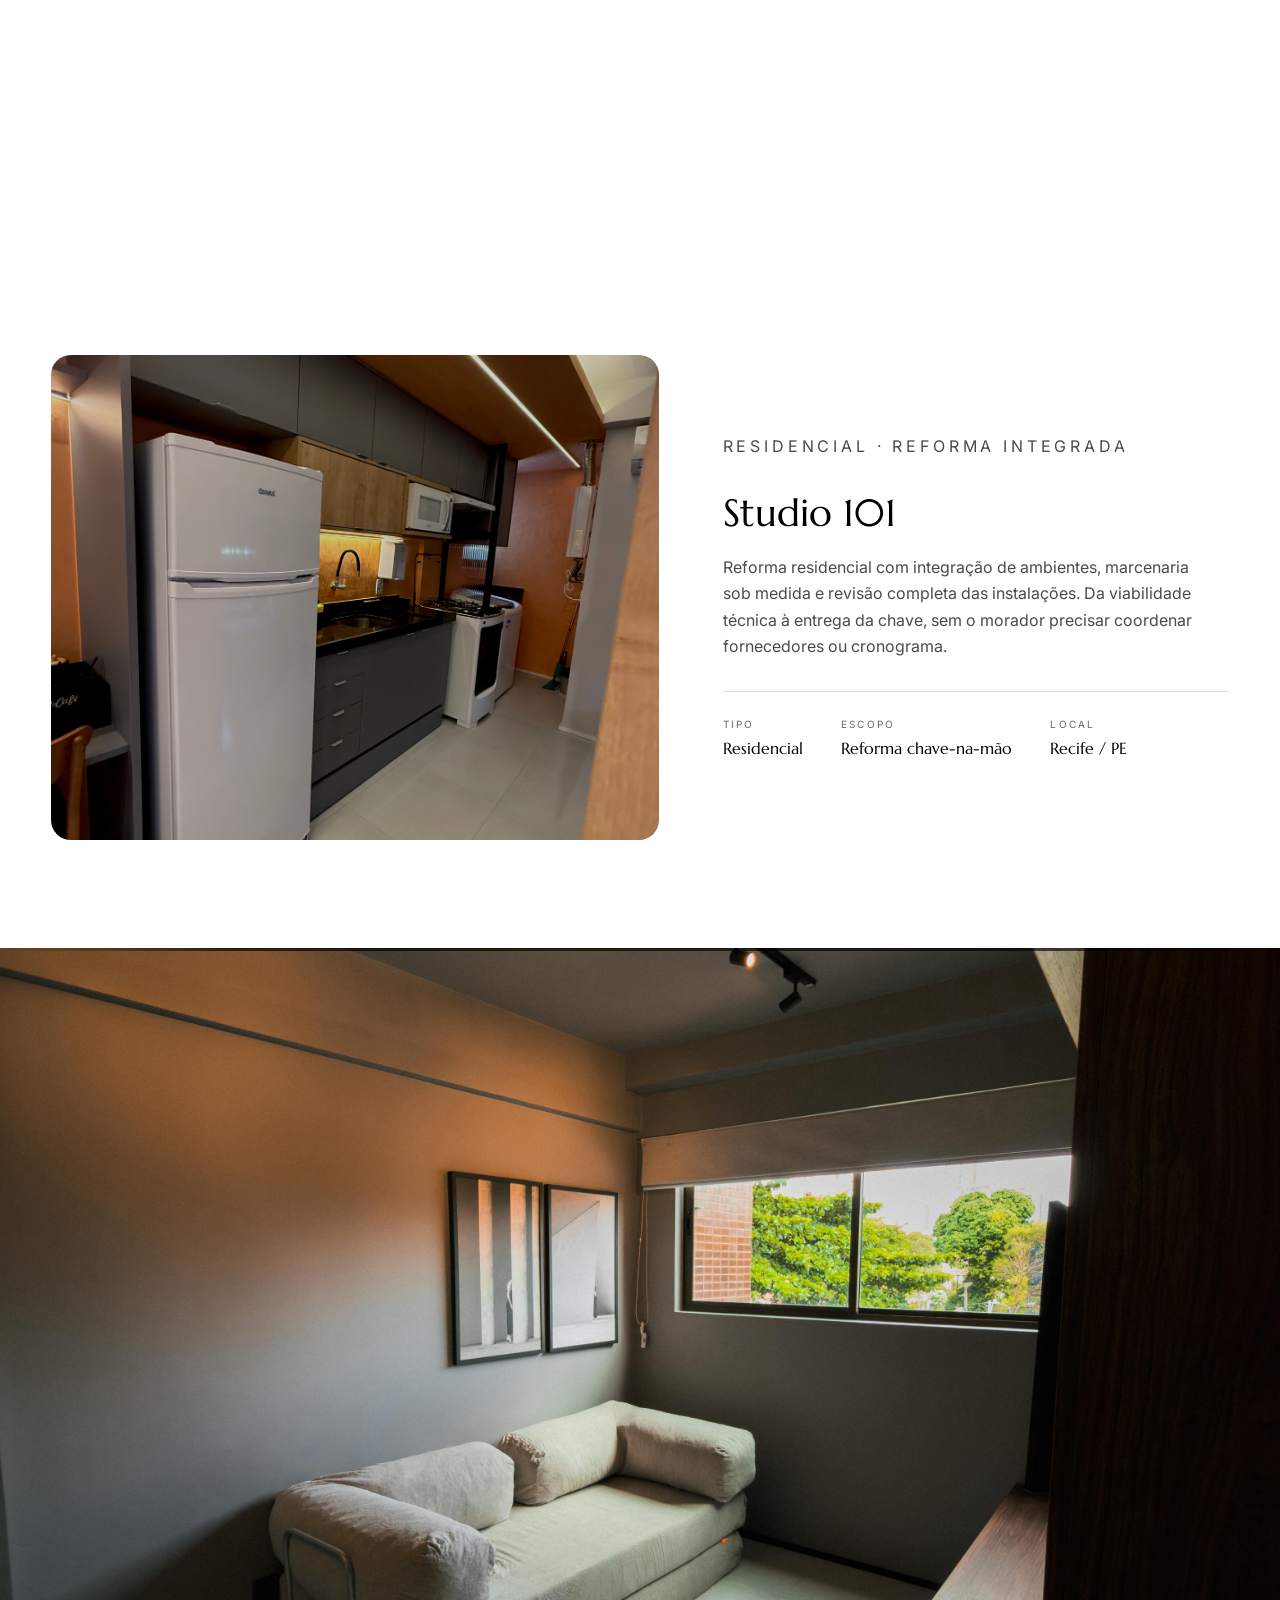
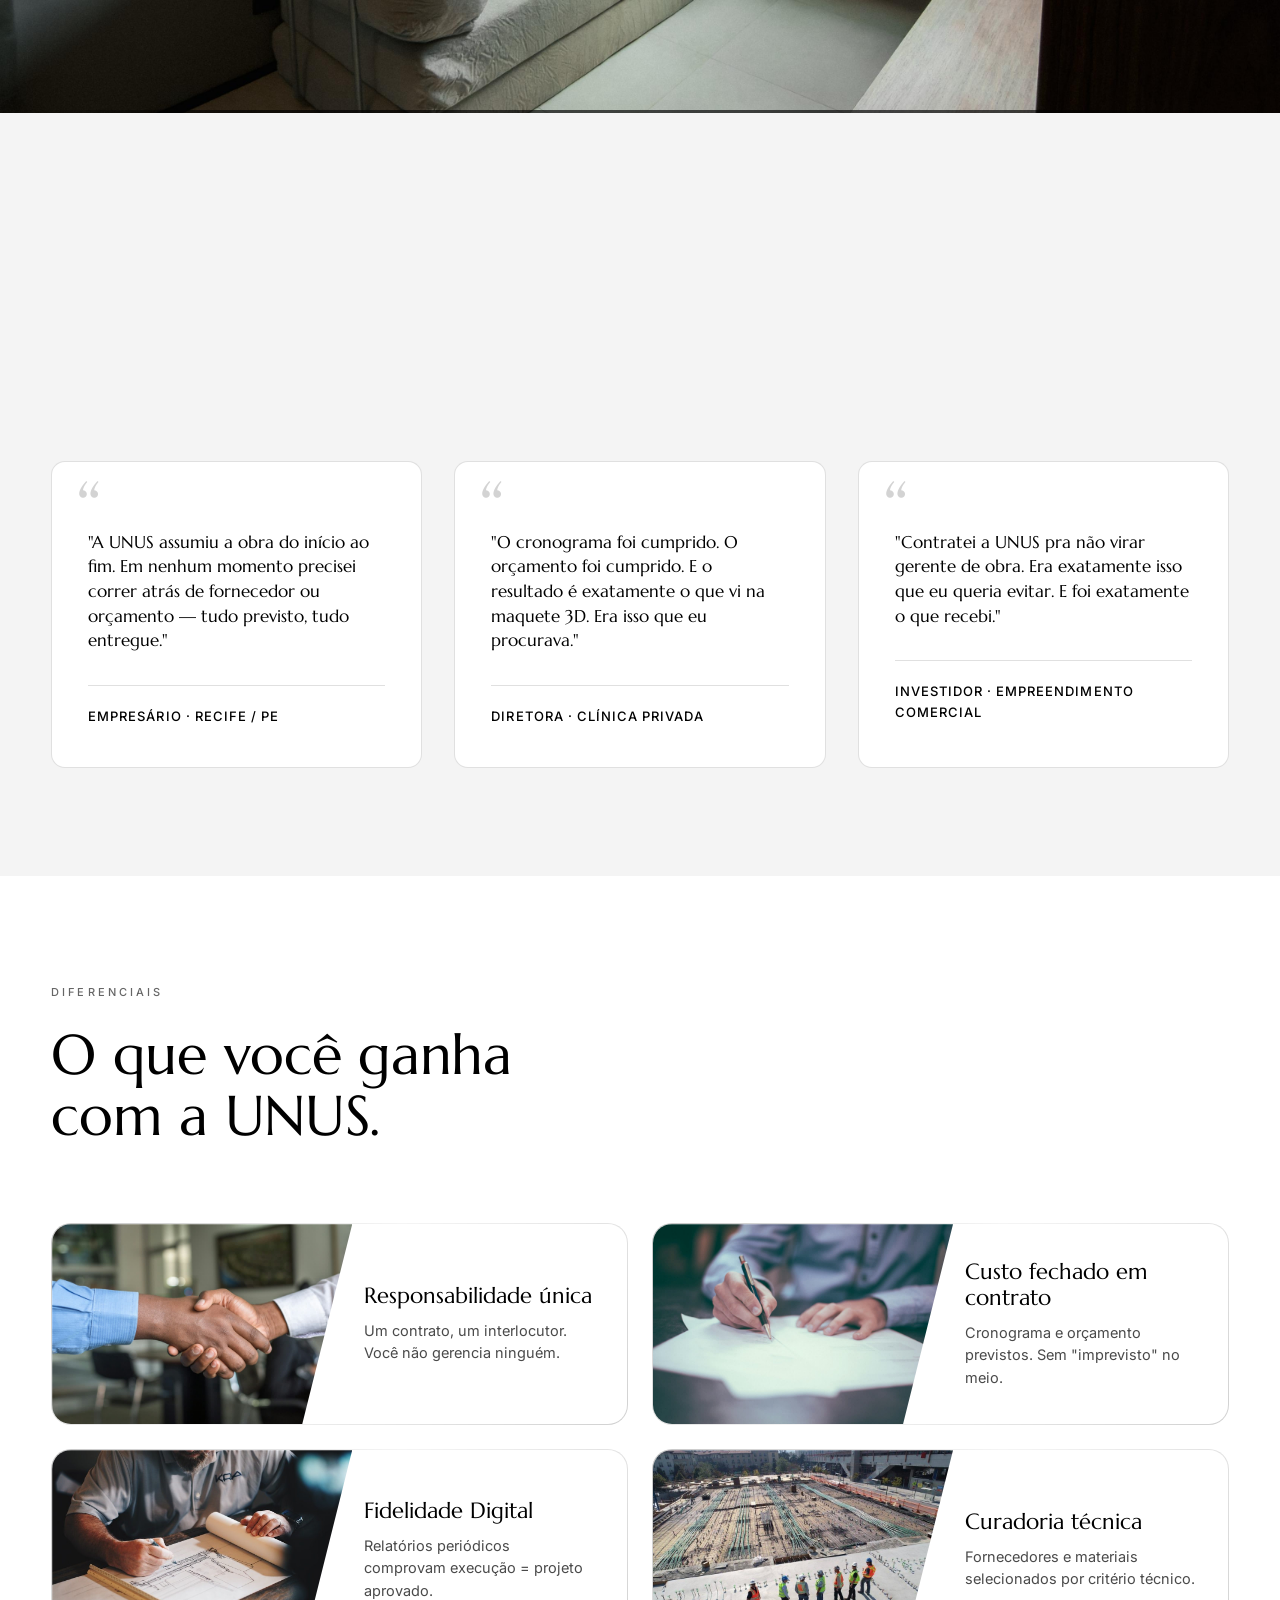
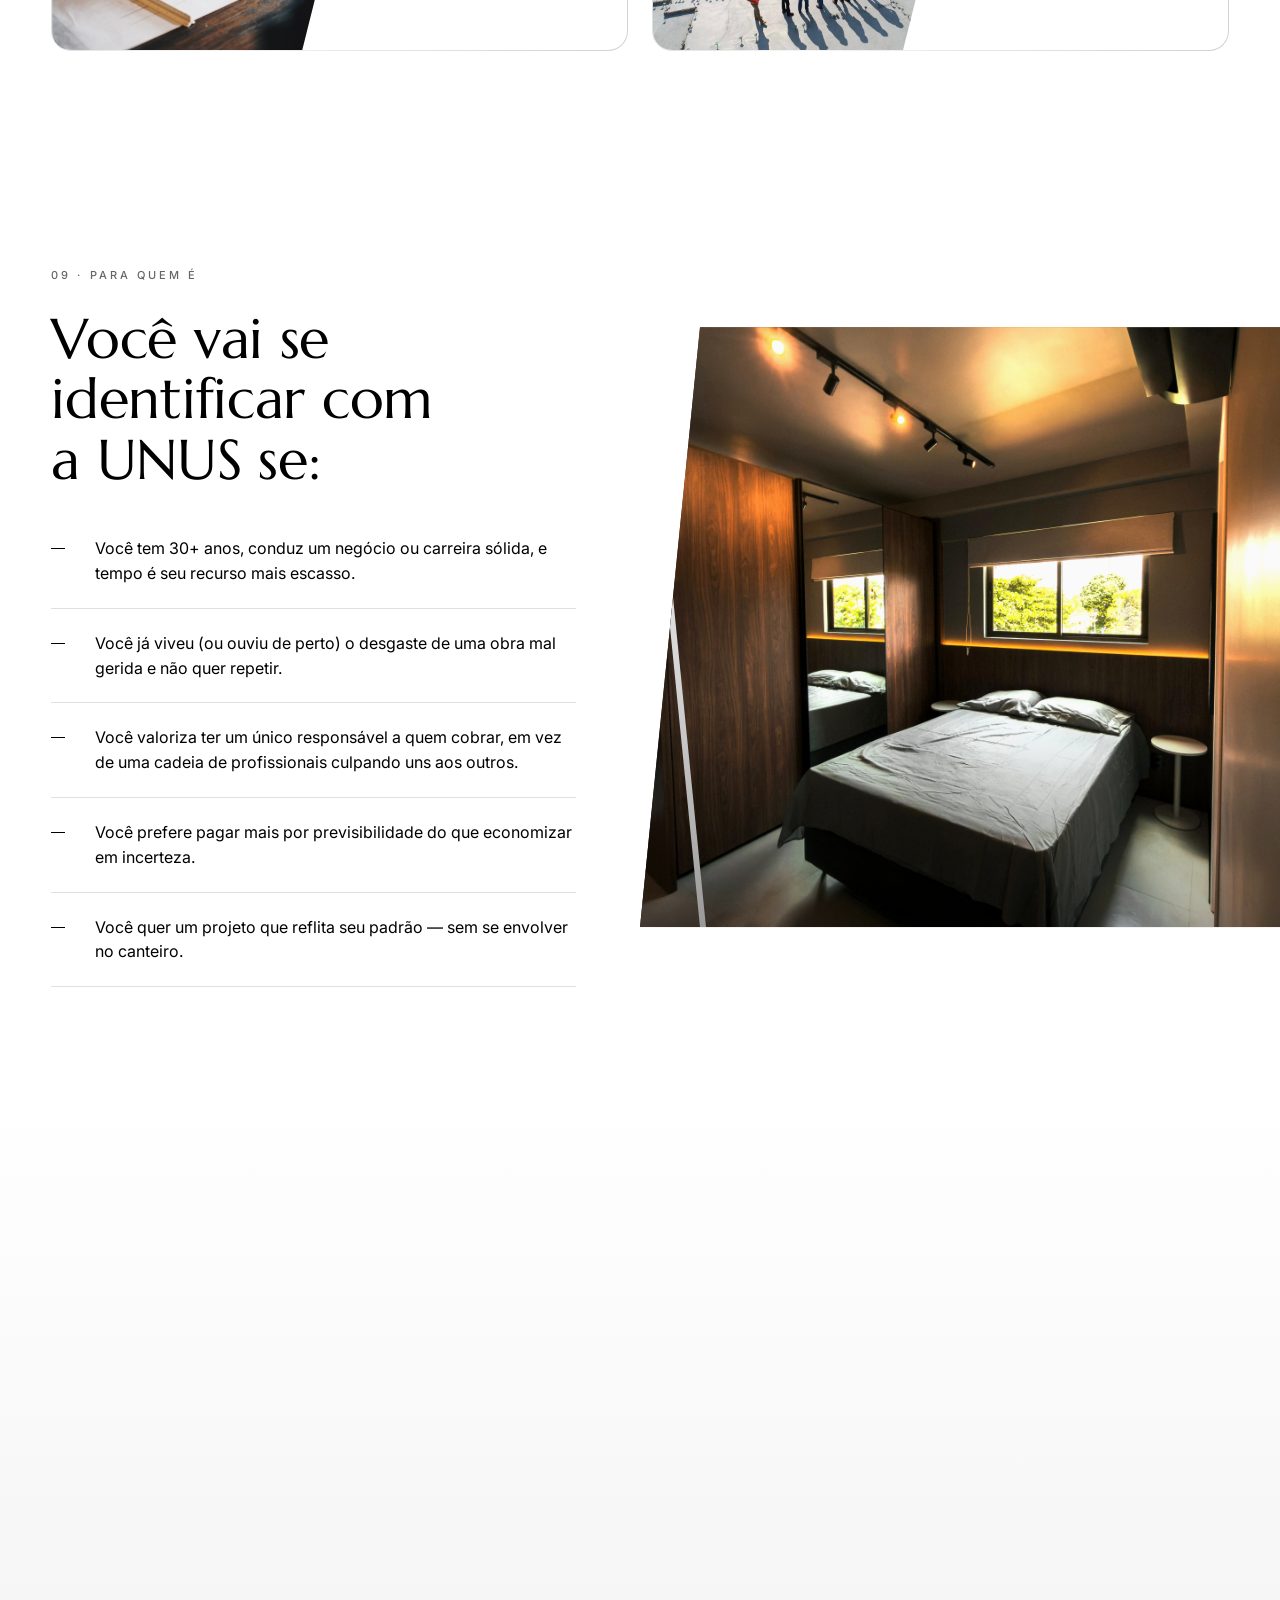
==== commit c53cab06: "Header: wider side padding, slimmer scrolled state, transparent mobile toggle" ====
--- a/preview-elementor-template.html
+++ b/preview-elementor-template.html
@@ -24,6 +24,18 @@
 .elementor .site-header .header__inner{max-width:100% !important;width:100% !important;margin:0 !important;padding-left:clamp(20px,4vw,48px) !important;padding-right:clamp(20px,4vw,48px) !important;}
 /* FOOTER: garante fundo escuro de ponta a ponta (full-bleed), conteudo segue centralizado pelo .container interno. */
 .elementor .site-footer{width:100vw !important;max-width:100vw !important;margin-left:calc(50% - 50vw) !important;margin-right:calc(50% - 50vw) !important;}
+.elementor .nav-toggle,
+.elementor .nav-toggle:hover,
+.elementor .nav-toggle:focus,
+.elementor .nav-toggle:active,
+.nav-toggle,
+.nav-toggle:hover,
+.nav-toggle:focus,
+.nav-toggle:active {
+  background: transparent !important;
+  border: none !important;
+  box-shadow: none !important;
+}
 </style>
 <link rel="preconnect" href="https://fonts.googleapis.com"><link rel="preconnect" href="https://fonts.gstatic.com" crossorigin><link href="https://fonts.googleapis.com/css2?family=Marcellus&family=Inter:wght@300;400;500;600&display=swap" rel="stylesheet">
 <style>
@@ -2037,13 +2049,17 @@
 .elementor .site-header > .container.header__inner,
 .elementor .site-header .header__inner,
 .site-header .header__inner {
-  padding-left: clamp(24px, 5vw, 72px) !important;
-  padding-right: clamp(24px, 5vw, 72px) !important;
-}
-.site-header .header__inner,
-.site-header.is-scrolled .header__inner {
+  padding-left: clamp(40px, 7vw, 96px) !important;
+  padding-right: clamp(40px, 7vw, 96px) !important;
+  align-items: center !important;
+}
+.site-header .header__inner {
   padding-top: 22px !important;
   padding-bottom: 22px !important;
+}
+.site-header.is-scrolled .header__inner {
+  padding-top: 11px !important;
+  padding-bottom: 11px !important;
 }
 .quem .pull-quote {
   max-width: 880px !important;
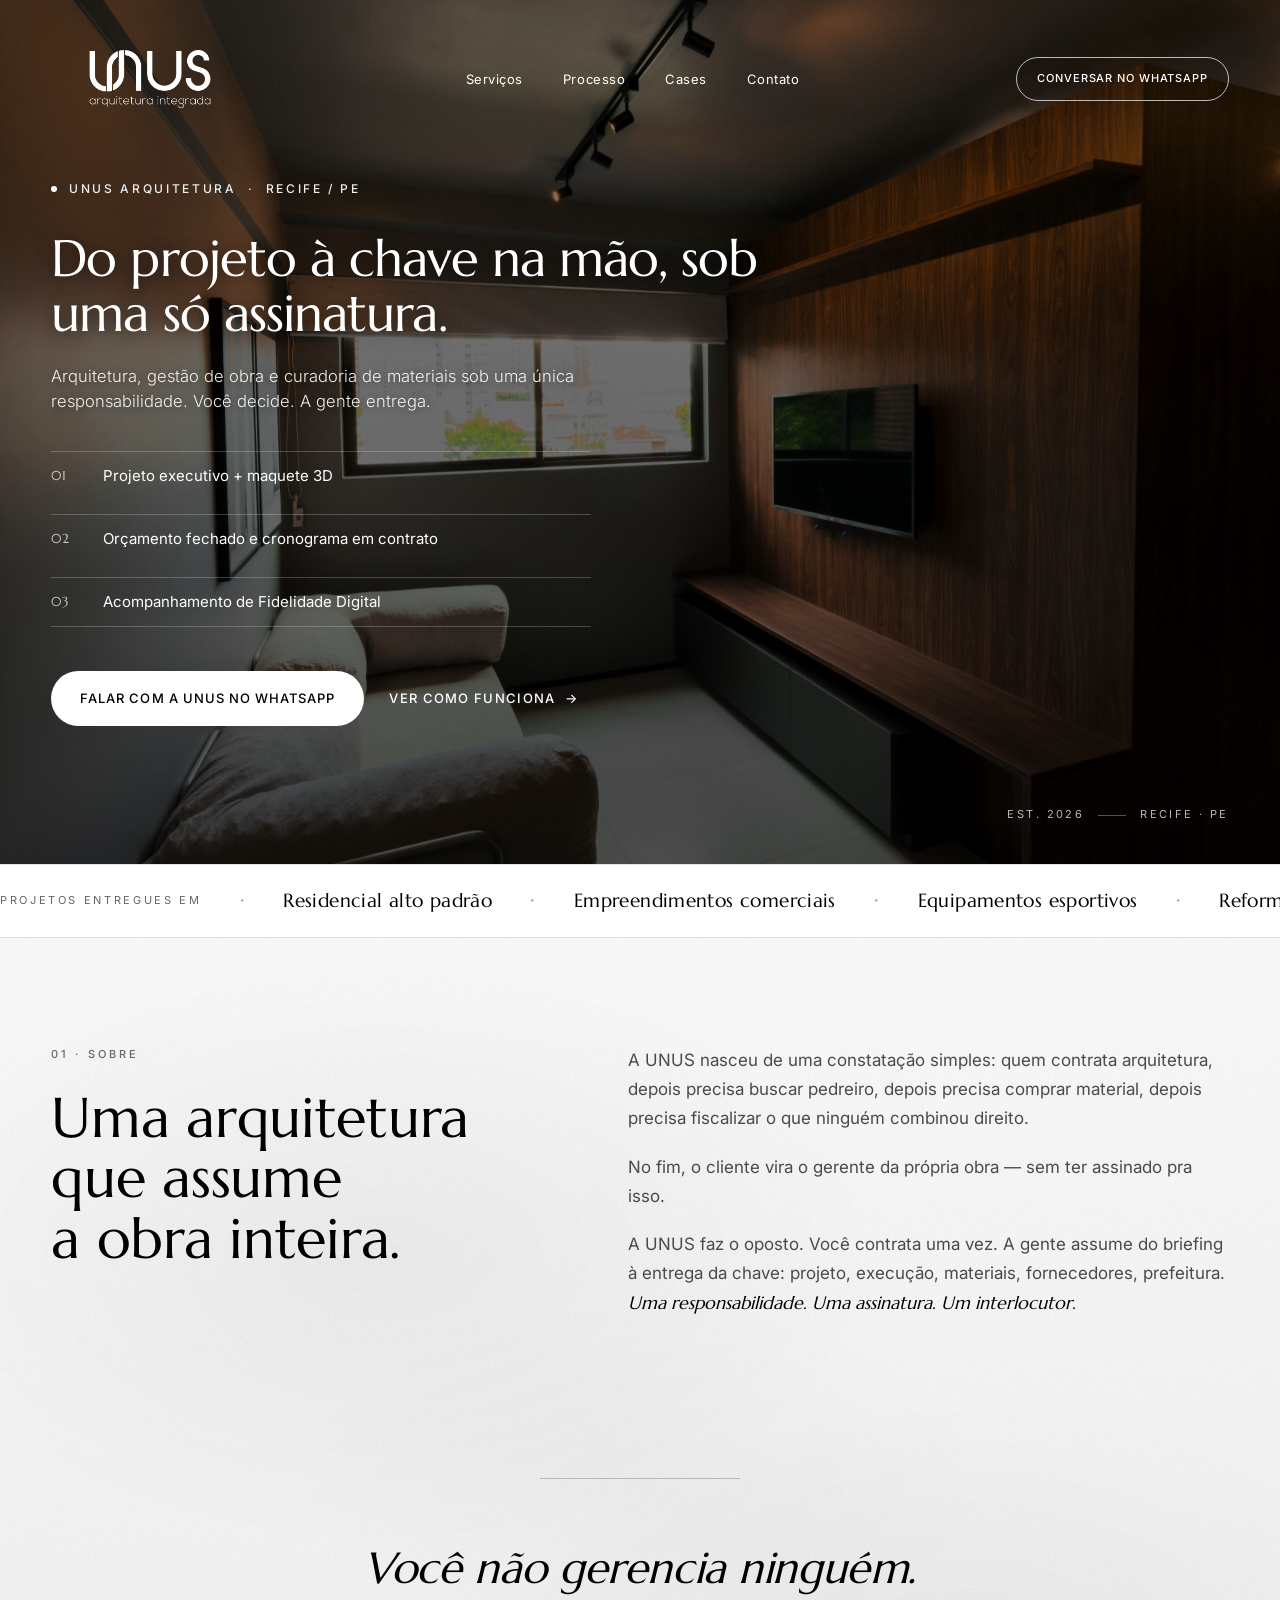
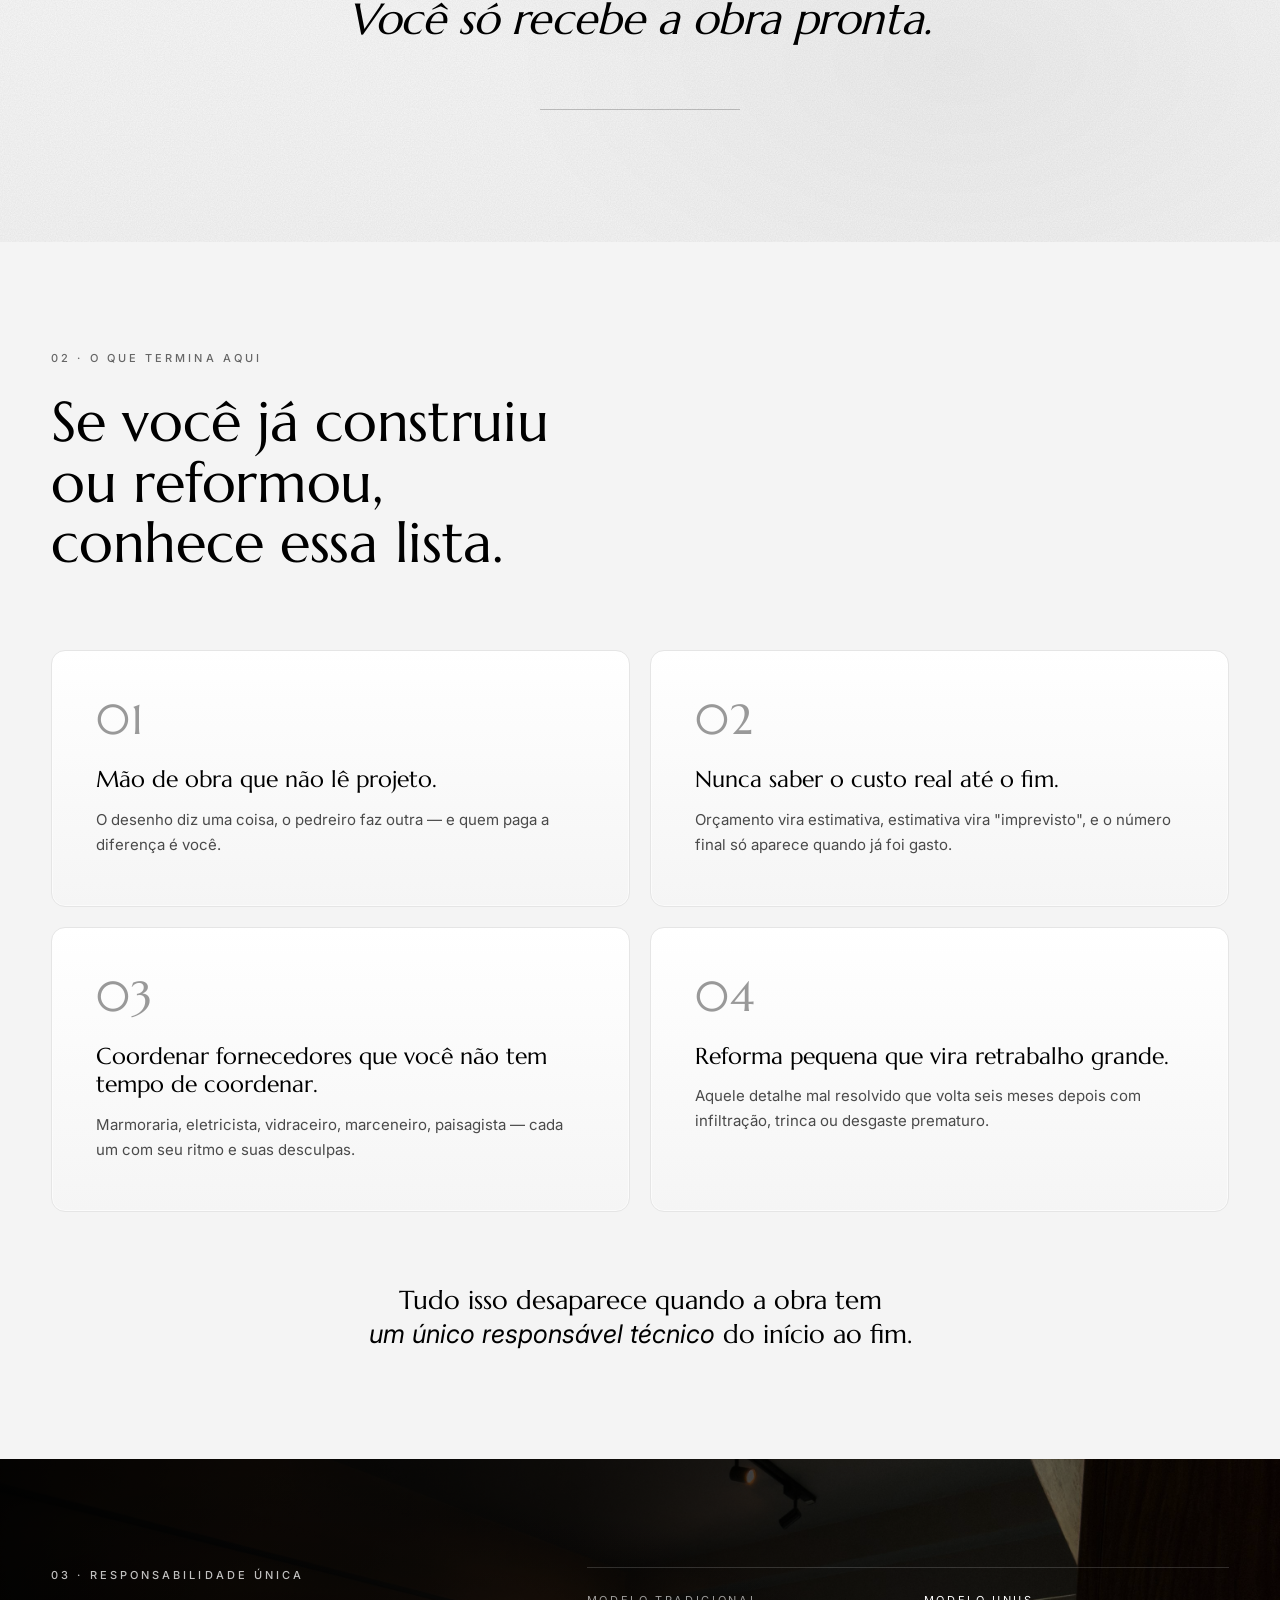
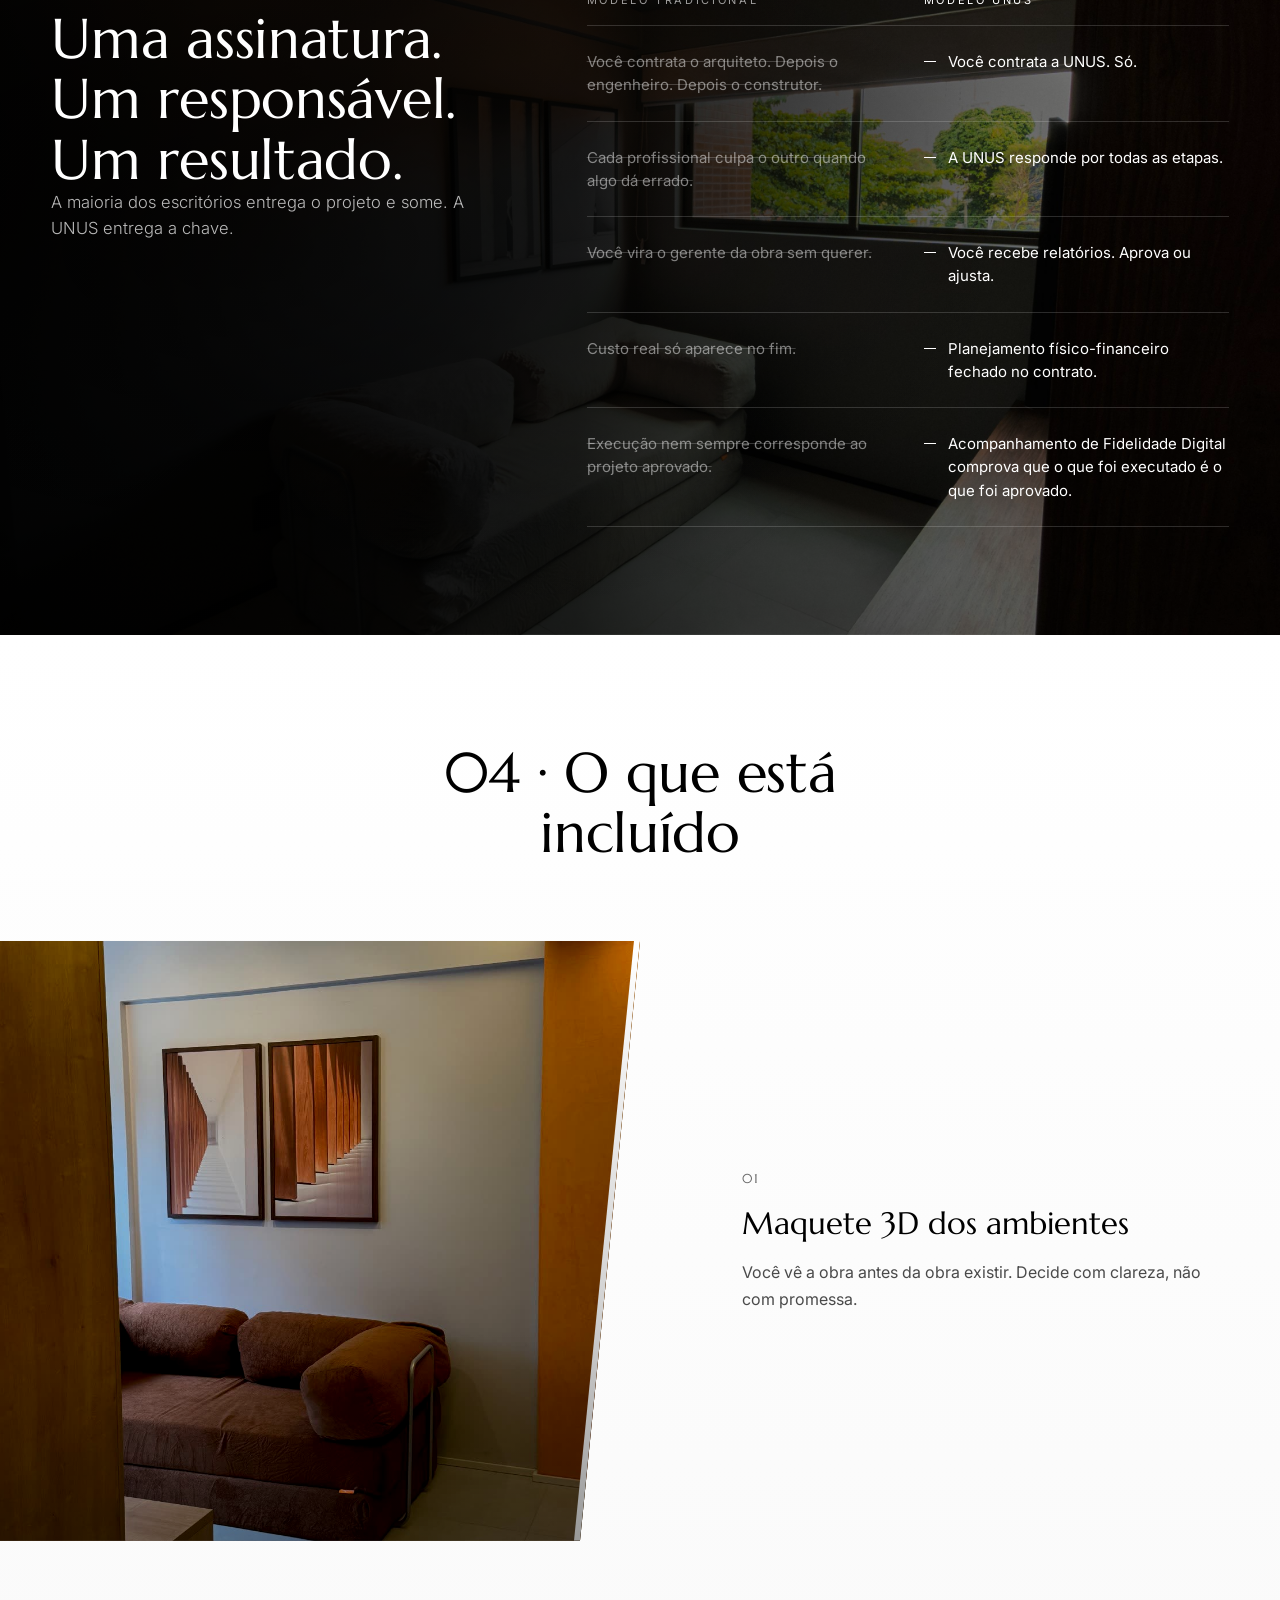
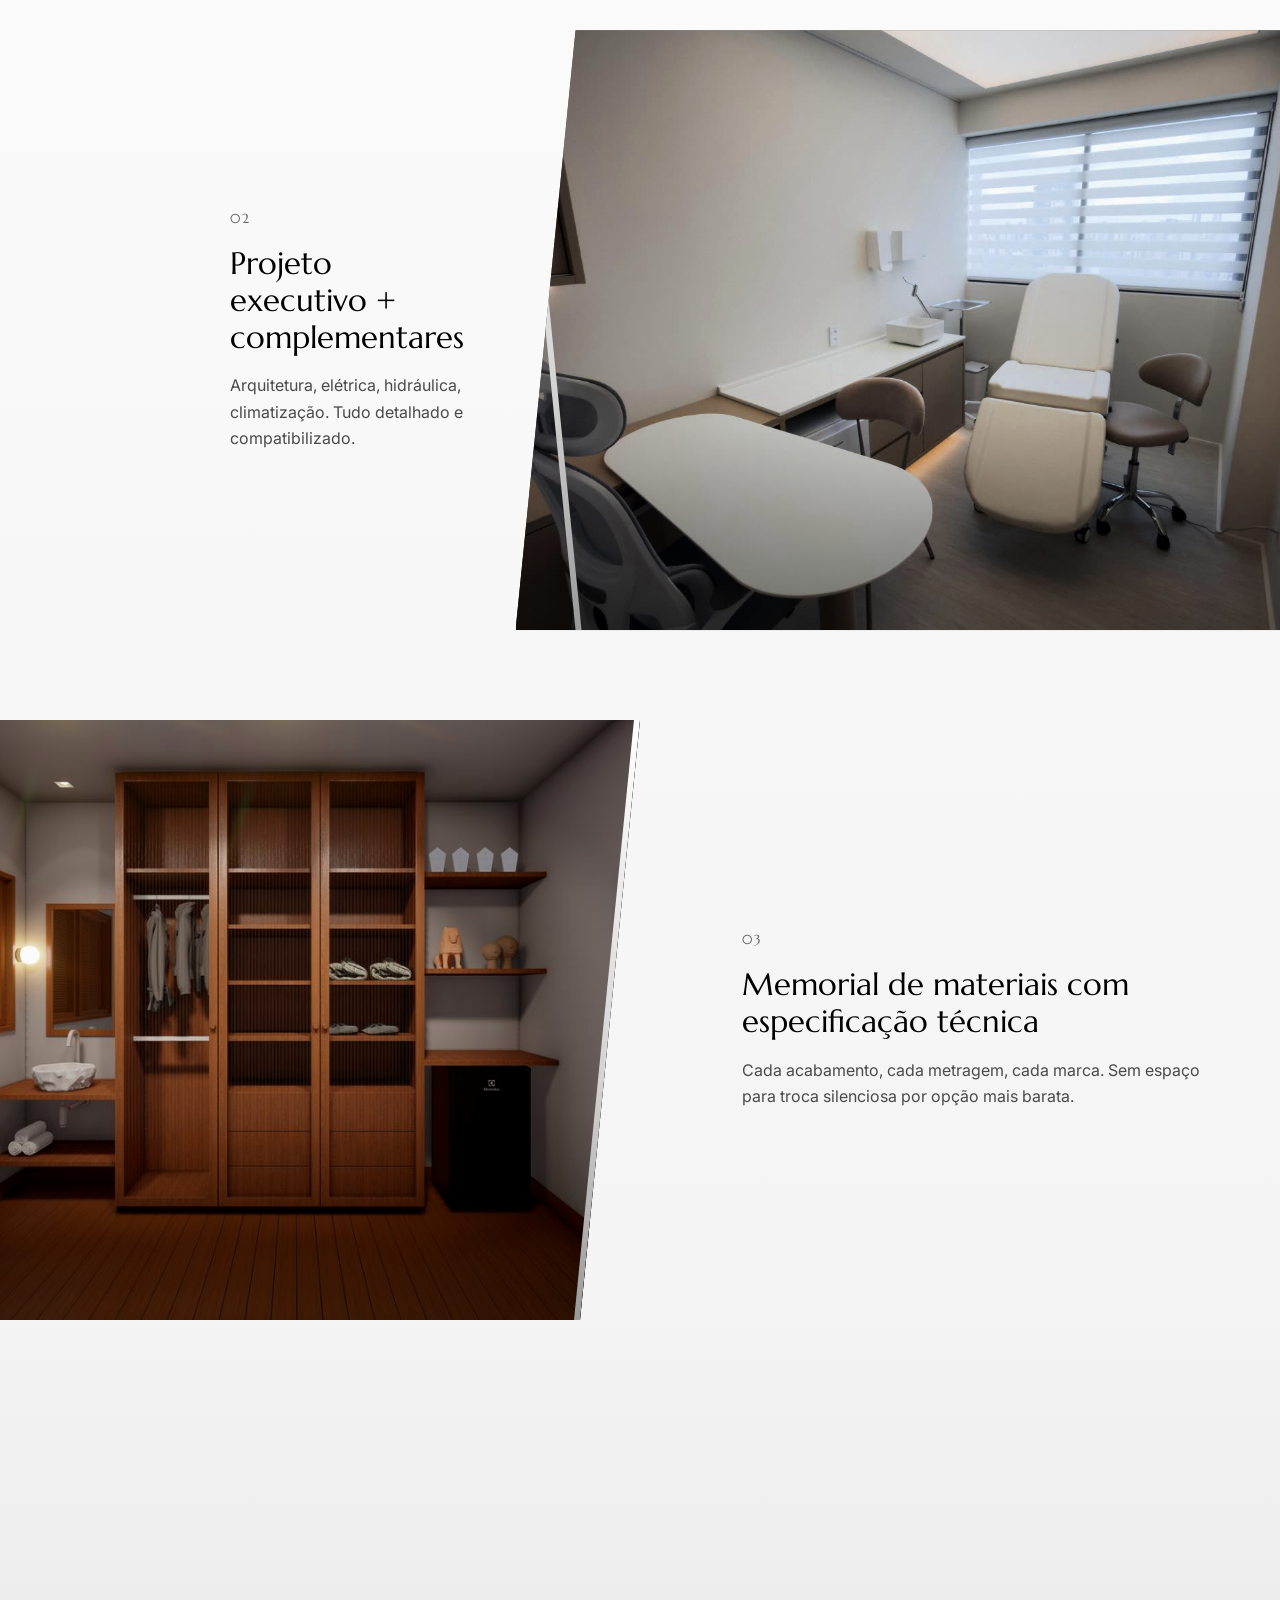
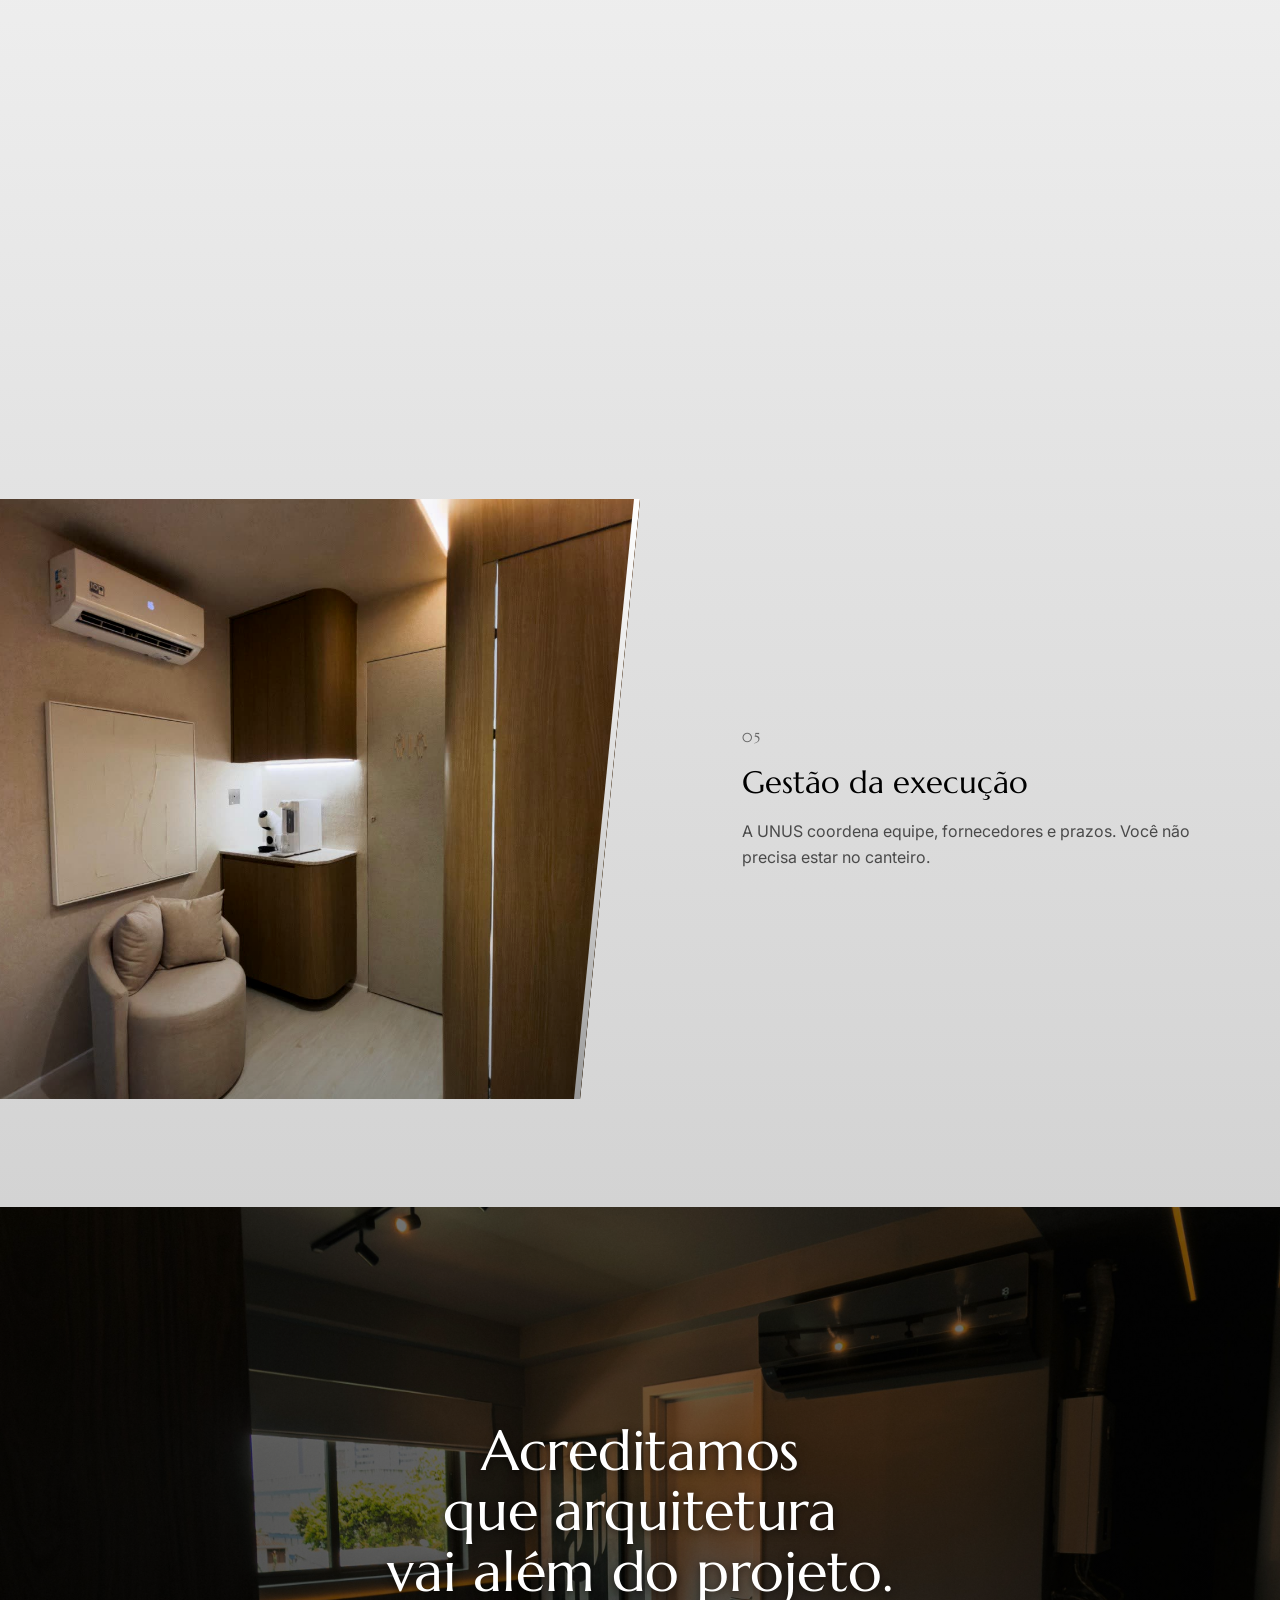
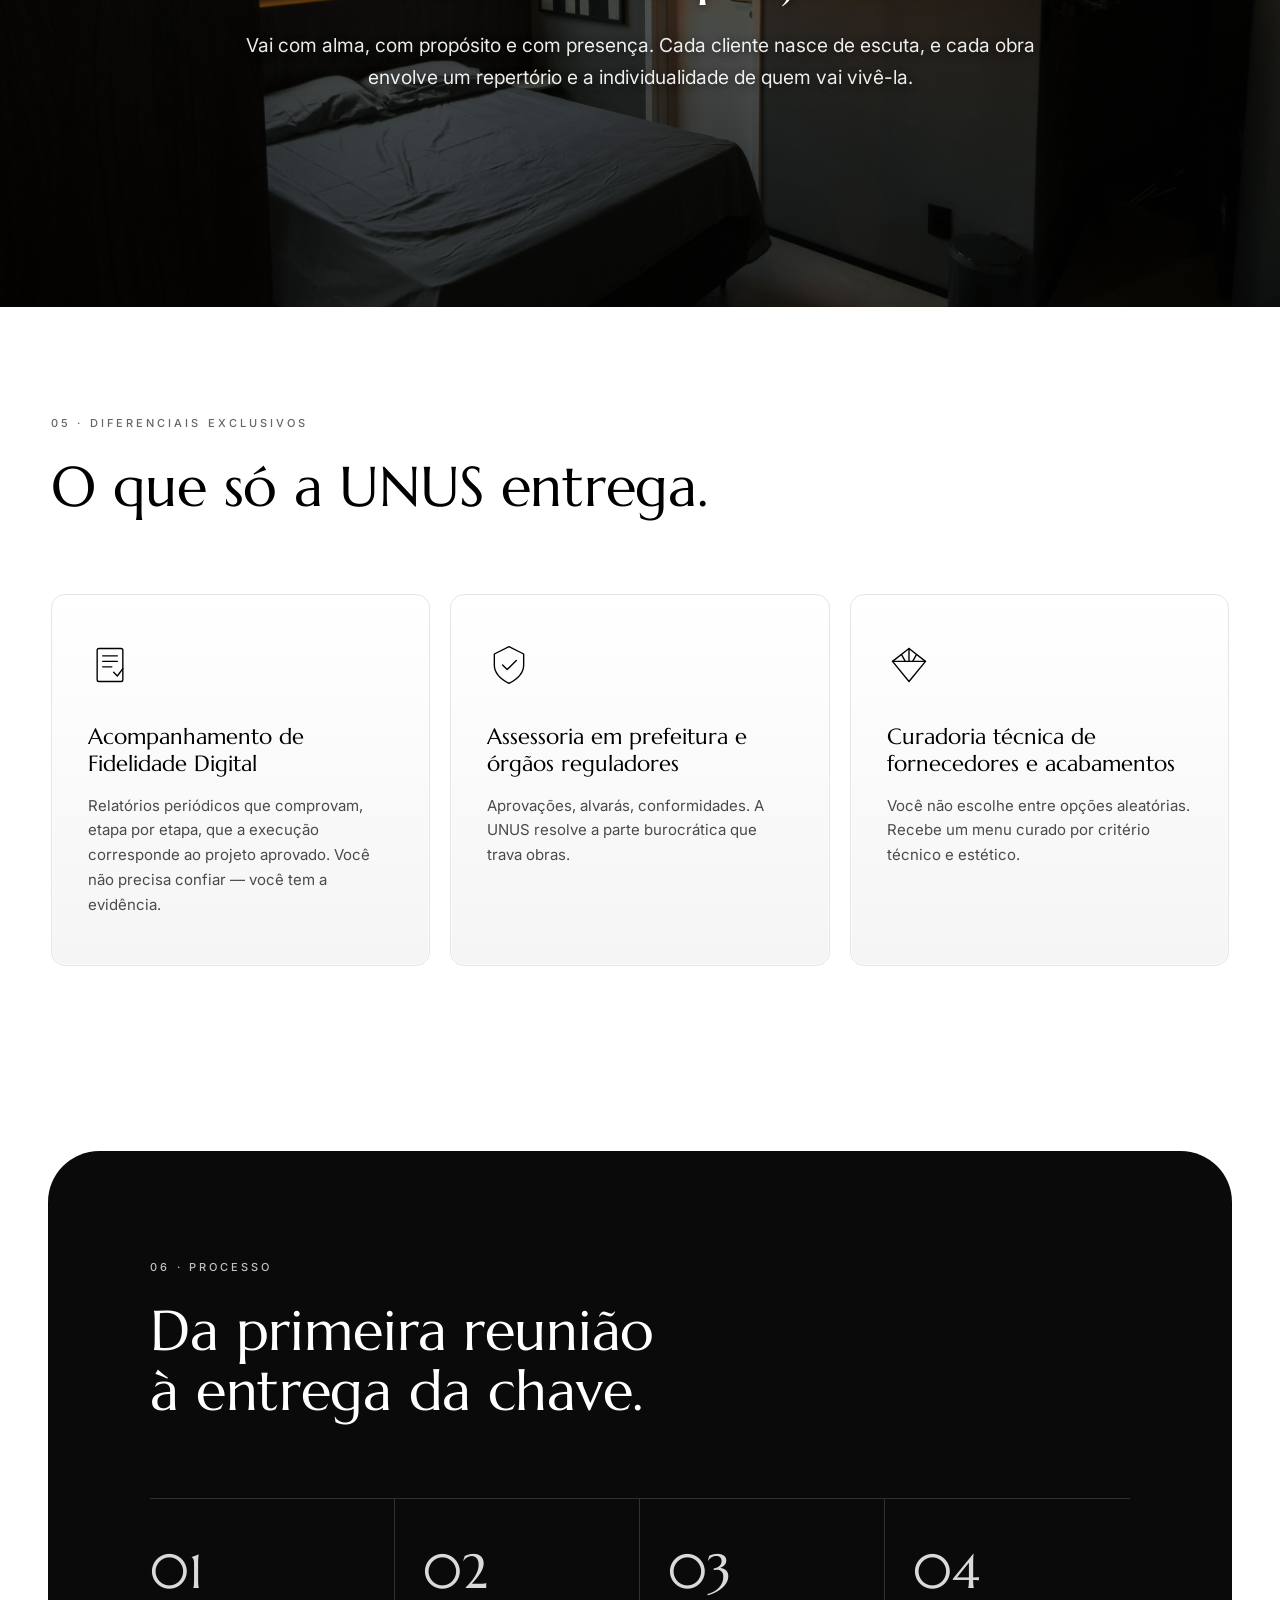
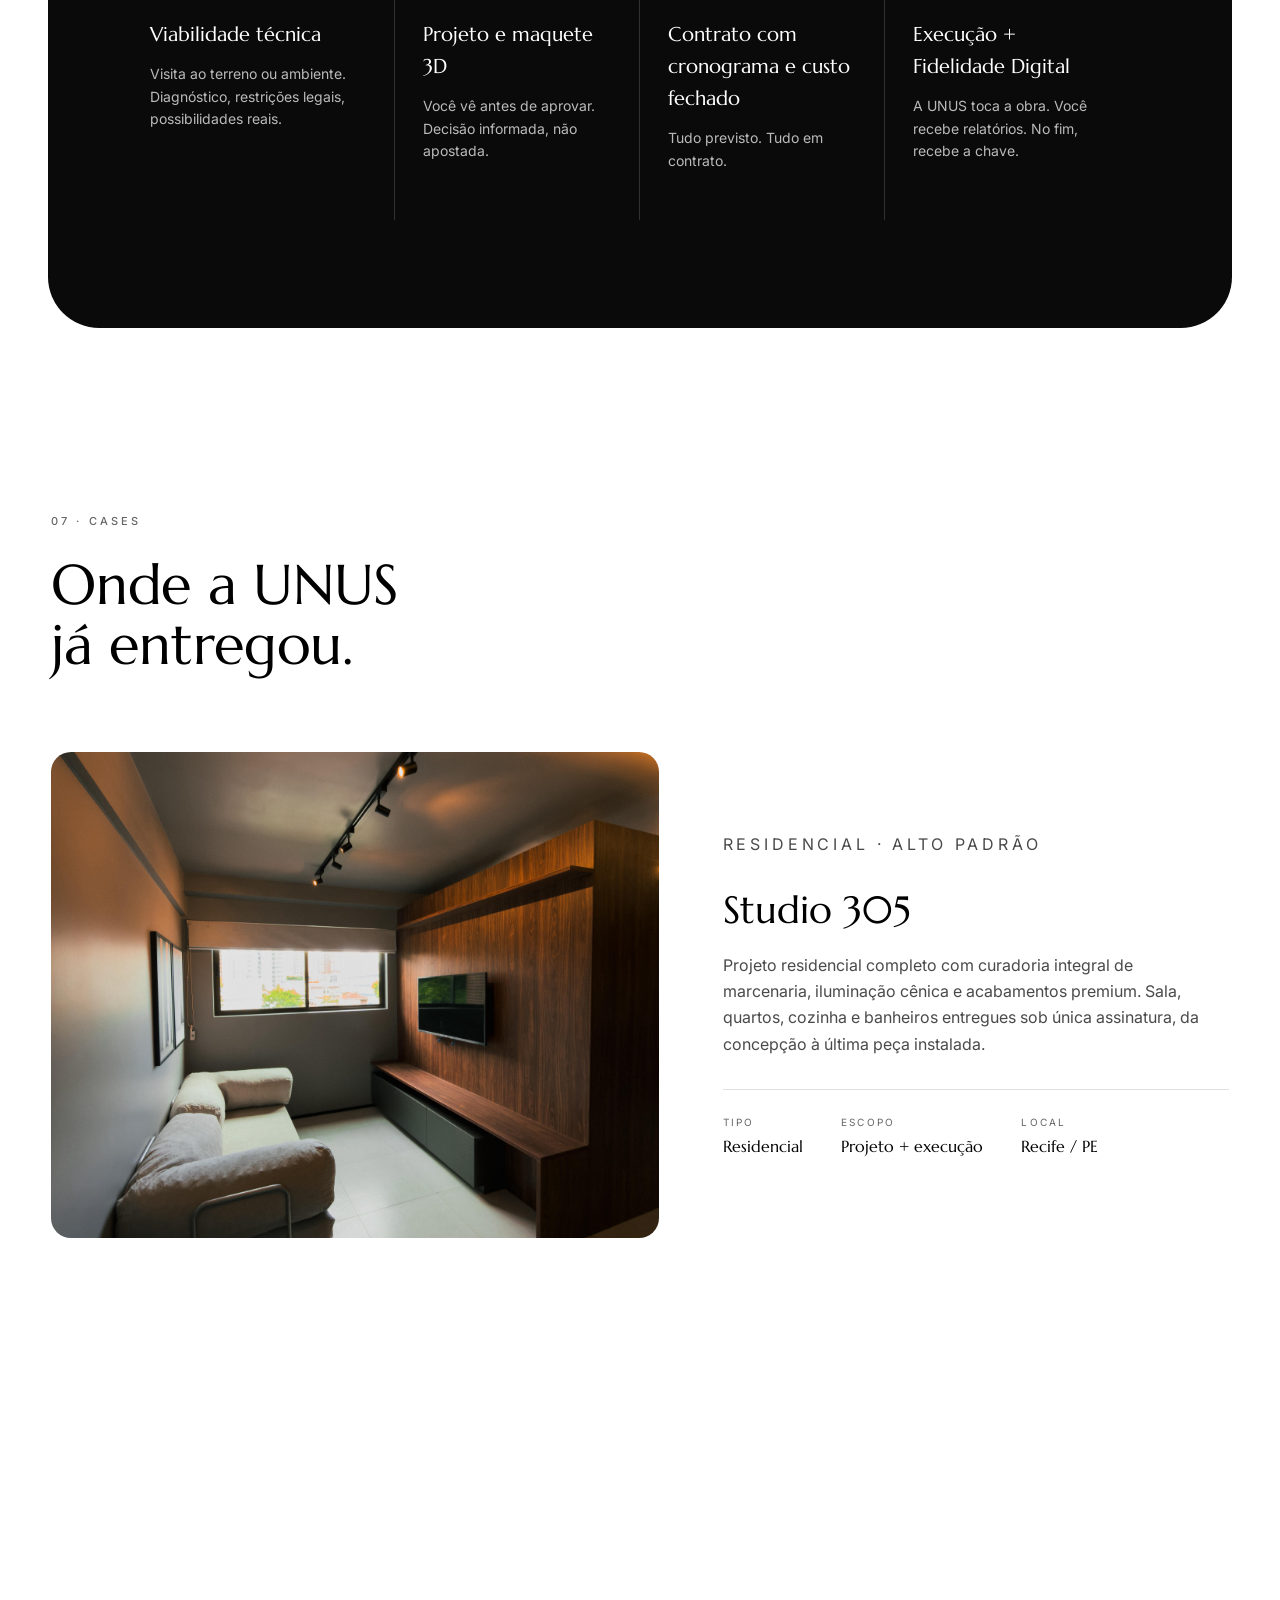
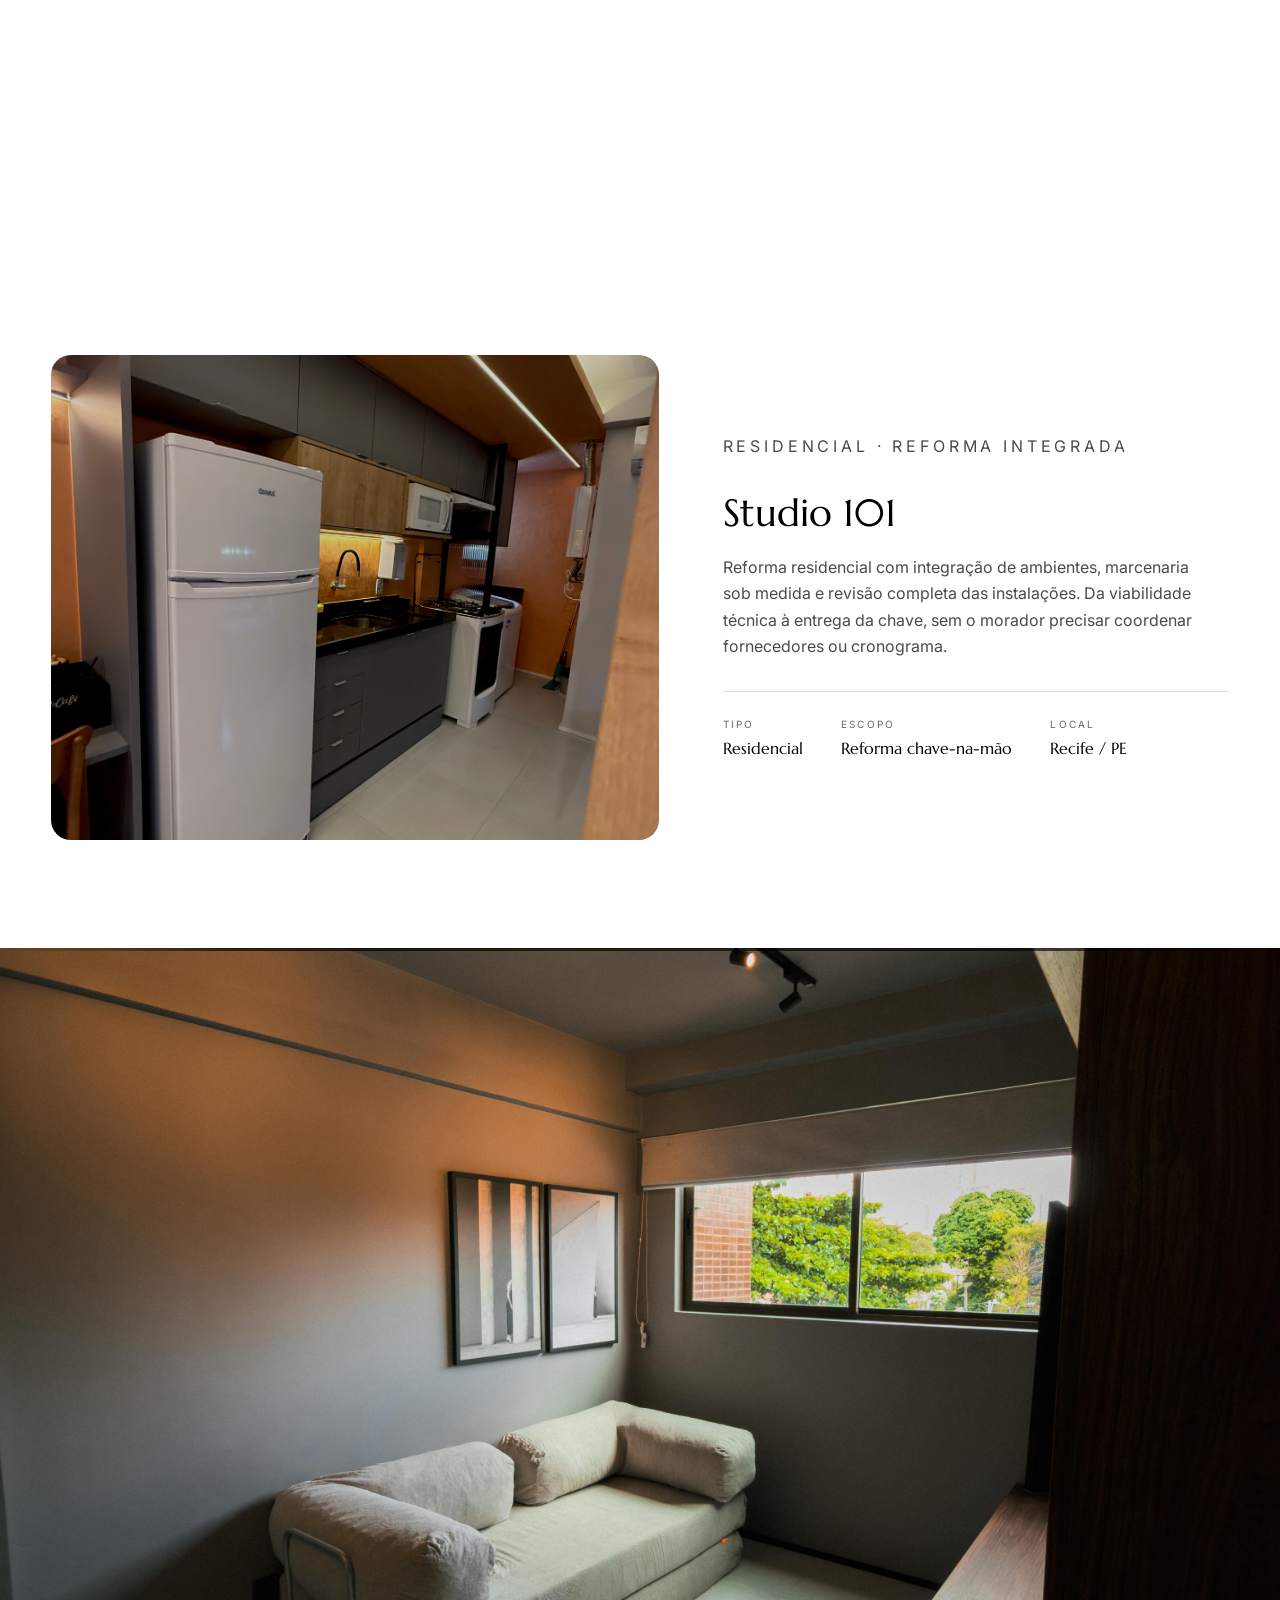
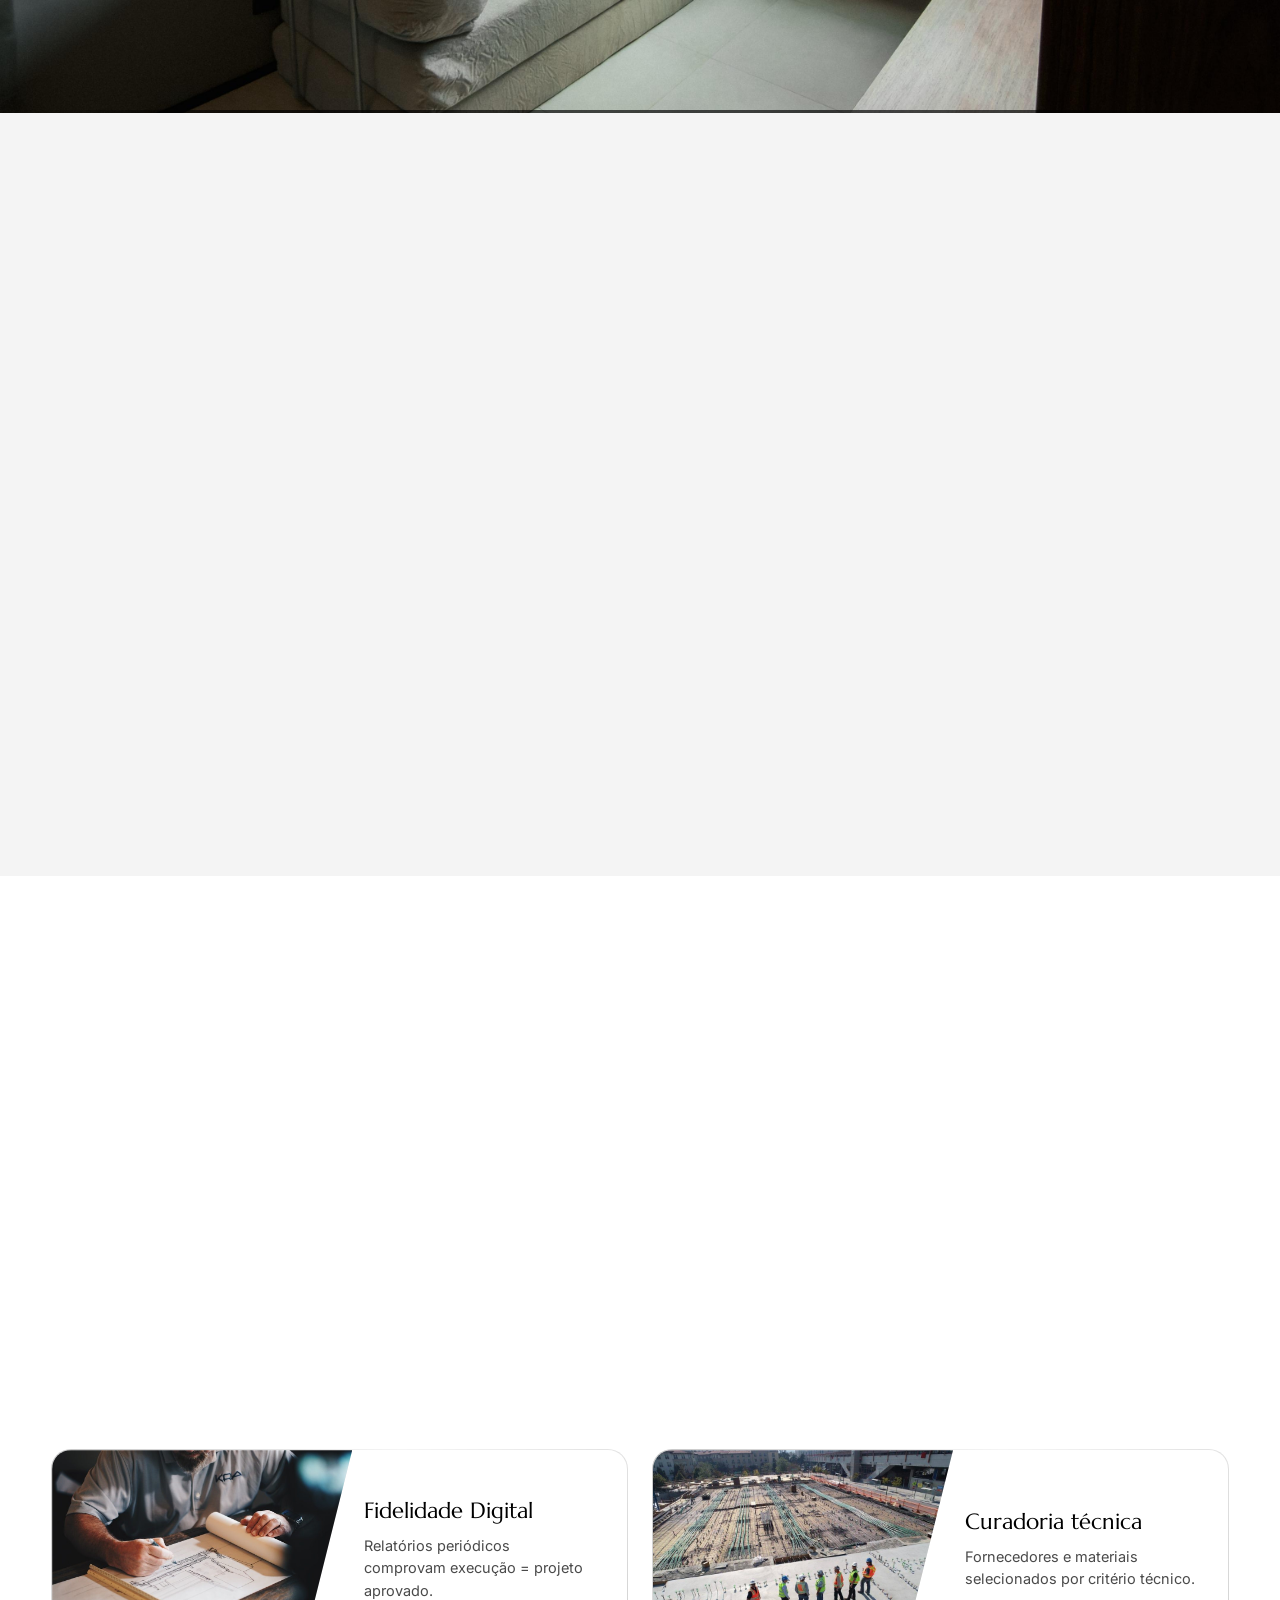
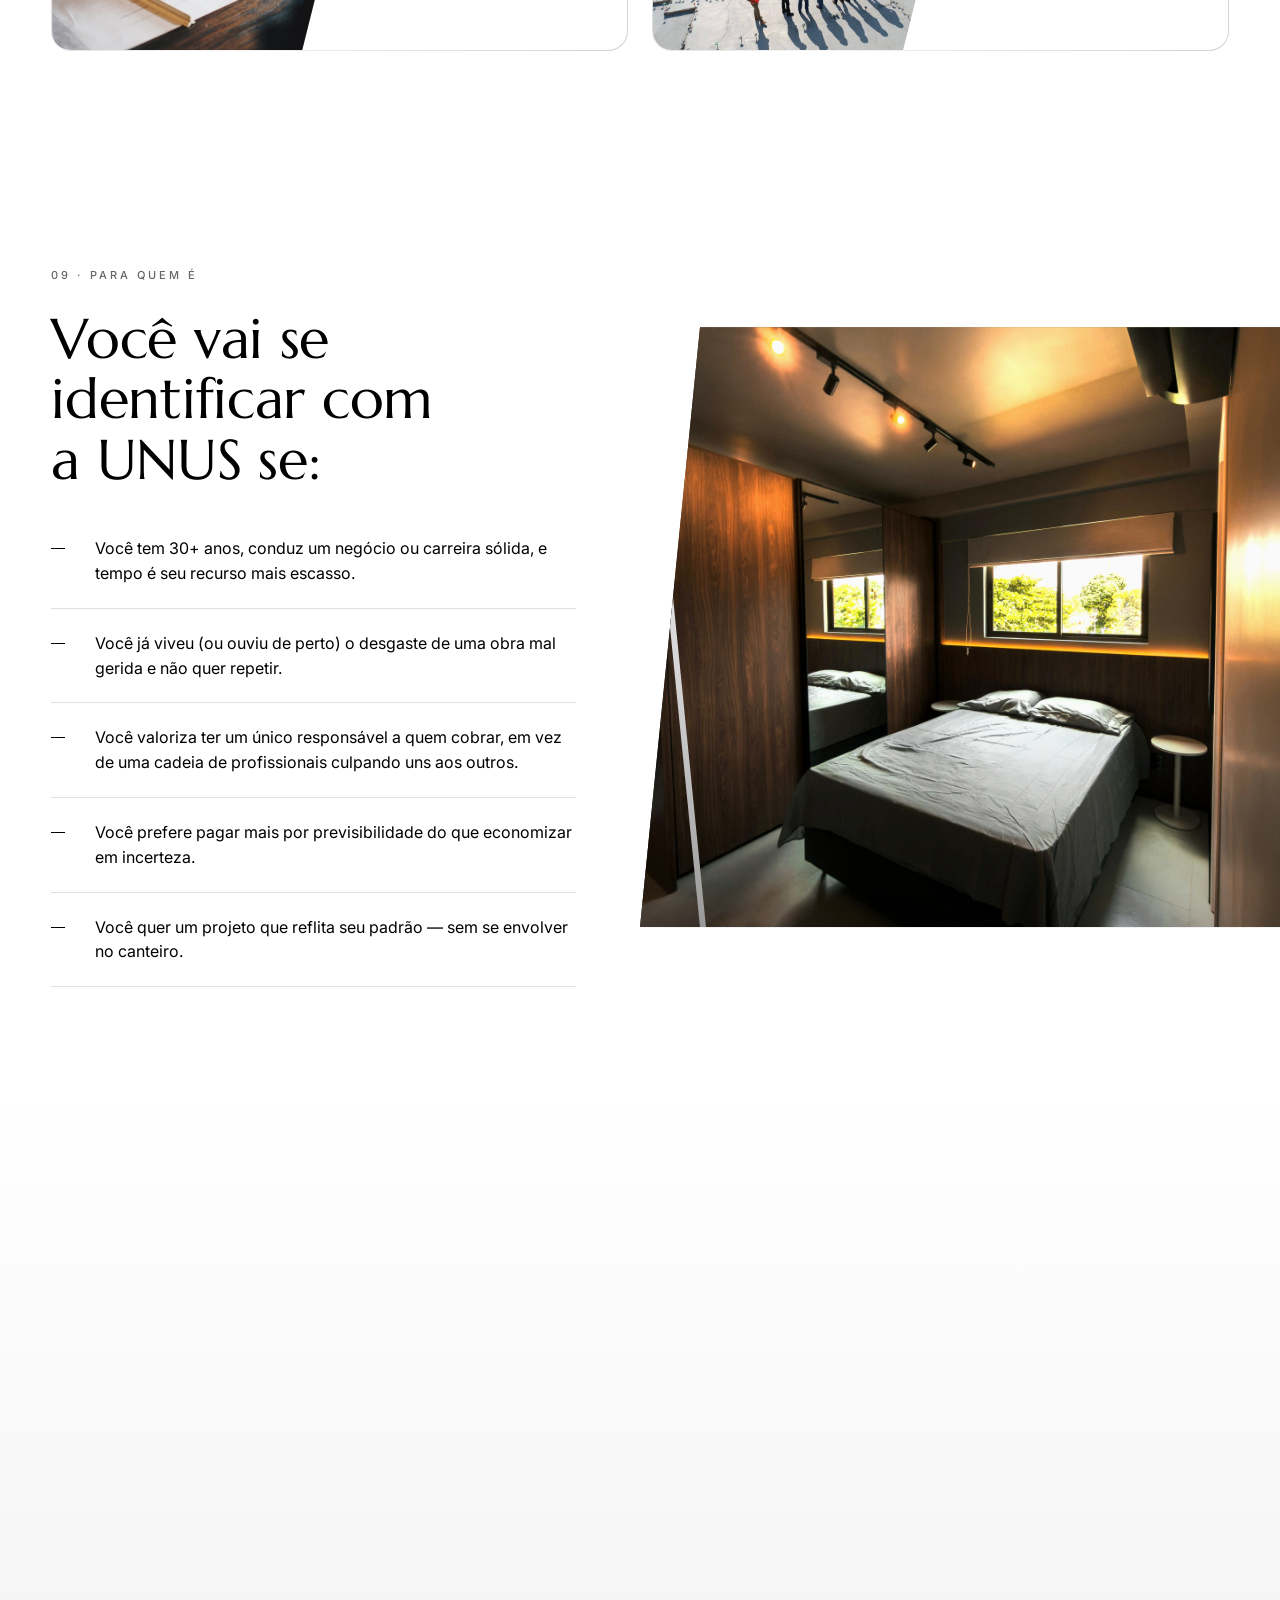
==== commit e1ac04f1: "fix(header): align header__inner to native container, drop full-bleed override on inner content" ====
--- a/preview-elementor-template.html
+++ b/preview-elementor-template.html
@@ -21,7 +21,7 @@
    forca ocupar a viewport inteira e distribui conteudo de ponta a ponta. */
 .elementor .site-header{position:fixed !important;left:0 !important;right:0 !important;width:100vw !important;max-width:100vw !important;}
 .elementor .site-header > .container.header__inner,
-.elementor .site-header .header__inner{max-width:100% !important;width:100% !important;margin:0 !important;padding-left:clamp(20px,4vw,48px) !important;padding-right:clamp(20px,4vw,48px) !important;}
+.elementor .site-header .header__inner{max-width:var(--maxw) !important;width:auto !important;margin-left:auto !important;margin-right:auto !important;padding-left:var(--gutter) !important;padding-right:var(--gutter) !important;}
 /* FOOTER: garante fundo escuro de ponta a ponta (full-bleed), conteudo segue centralizado pelo .container interno. */
 .elementor .site-footer{width:100vw !important;max-width:100vw !important;margin-left:calc(50% - 50vw) !important;margin-right:calc(50% - 50vw) !important;}
 .elementor .nav-toggle,
@@ -2049,8 +2049,6 @@
 .elementor .site-header > .container.header__inner,
 .elementor .site-header .header__inner,
 .site-header .header__inner {
-  padding-left: clamp(40px, 7vw, 96px) !important;
-  padding-right: clamp(40px, 7vw, 96px) !important;
   align-items: center !important;
 }
 .site-header .header__inner {
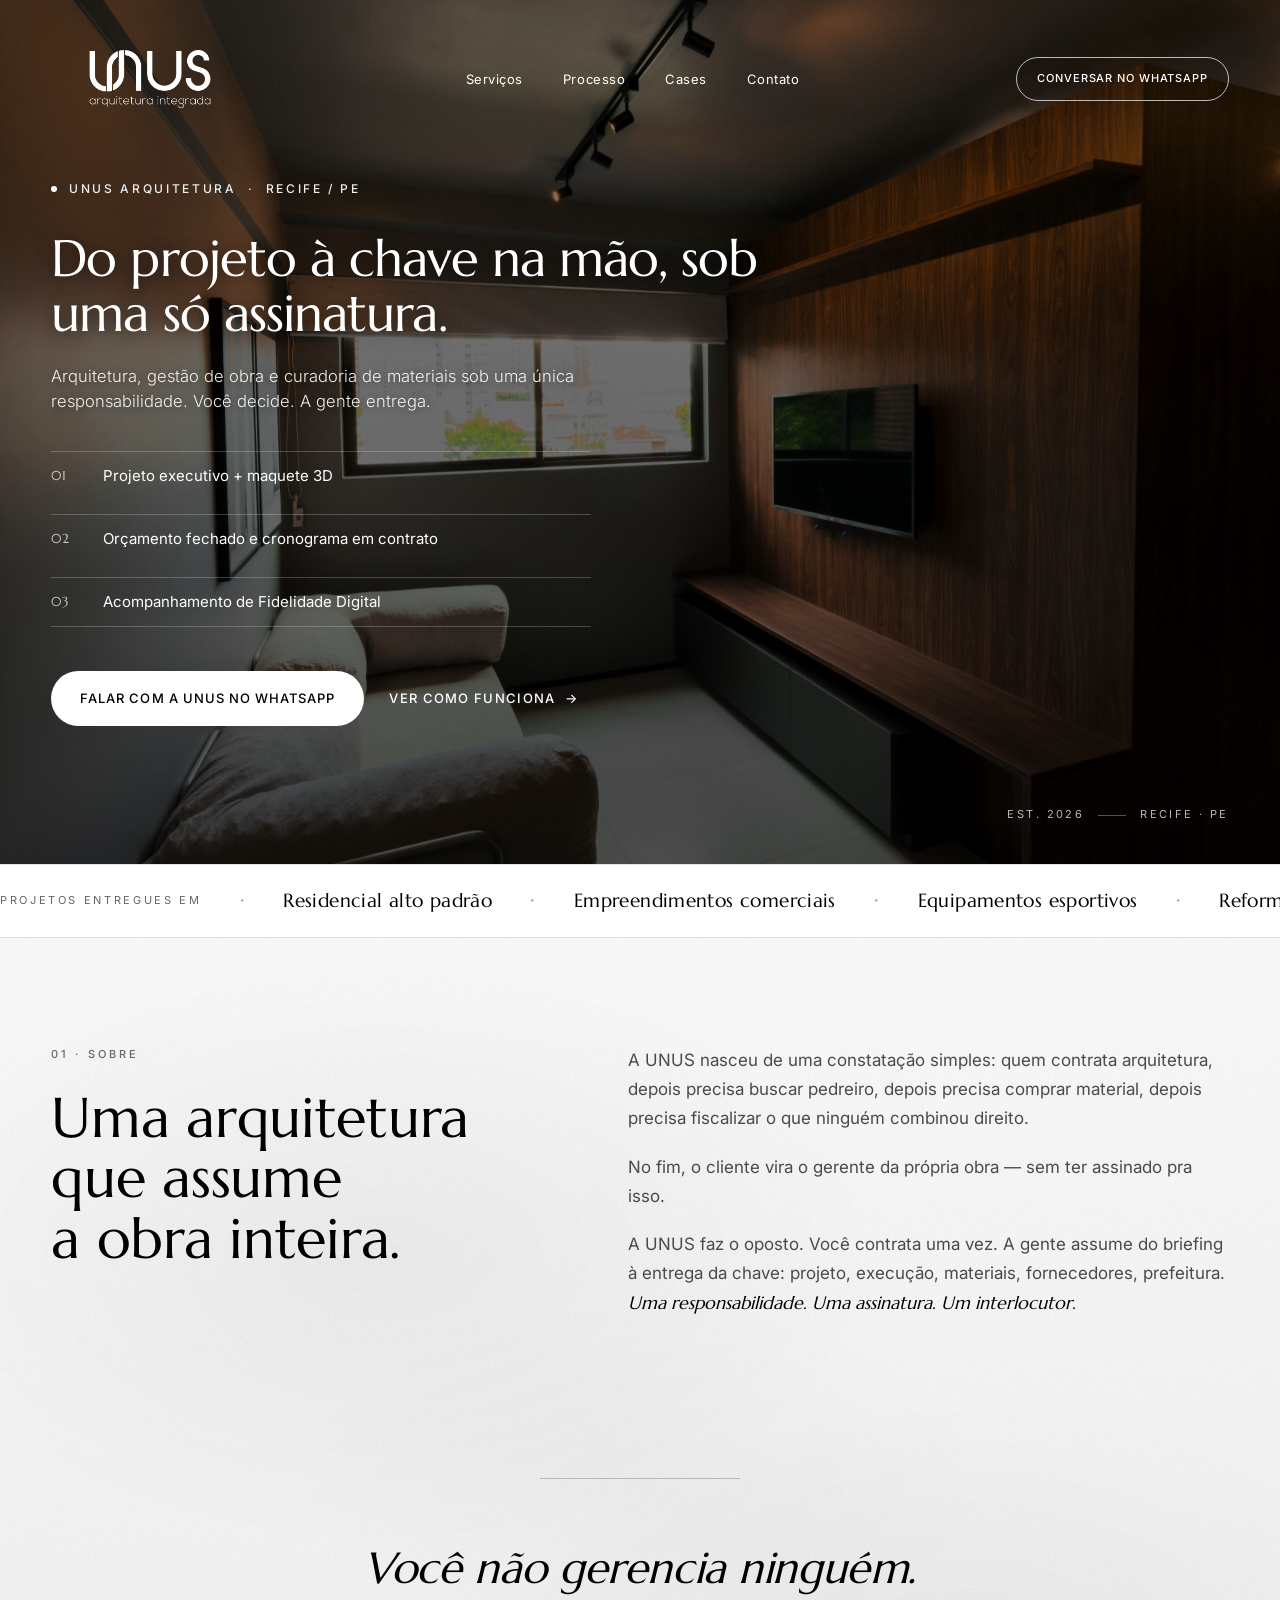
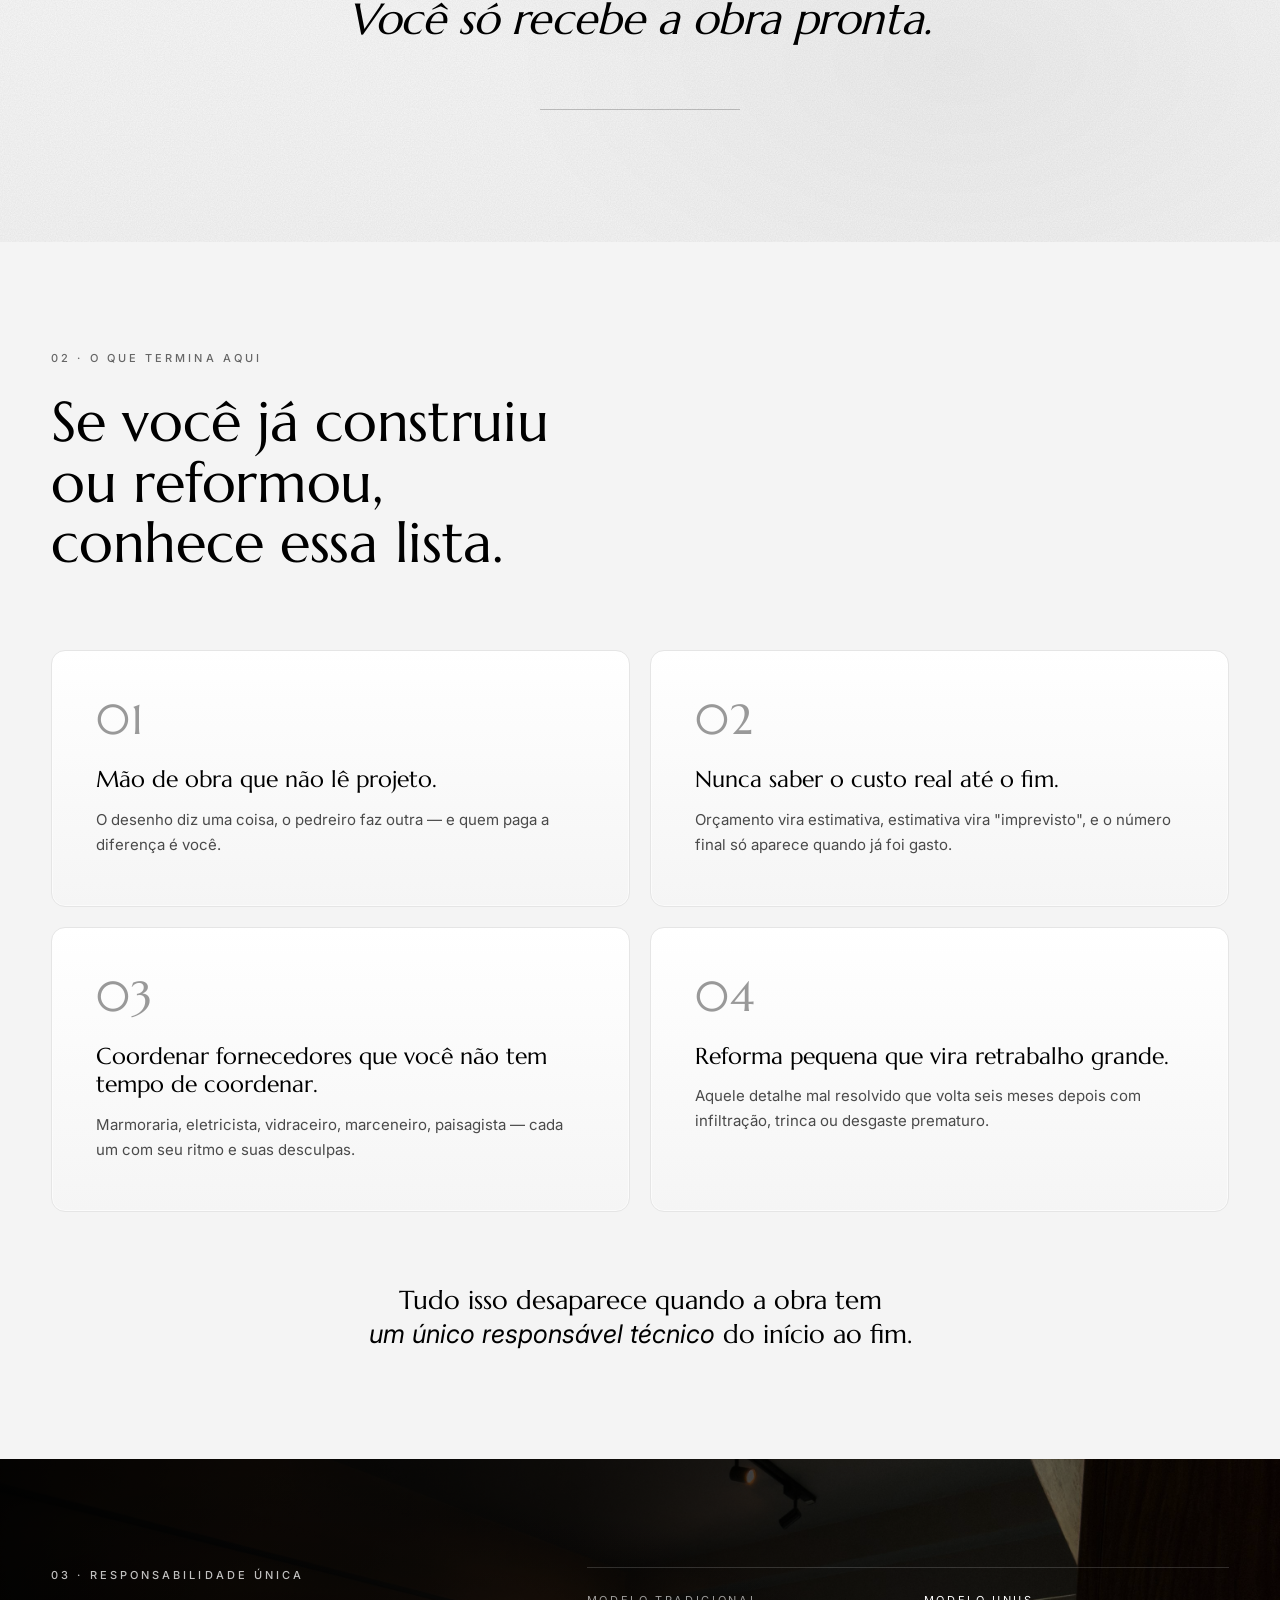
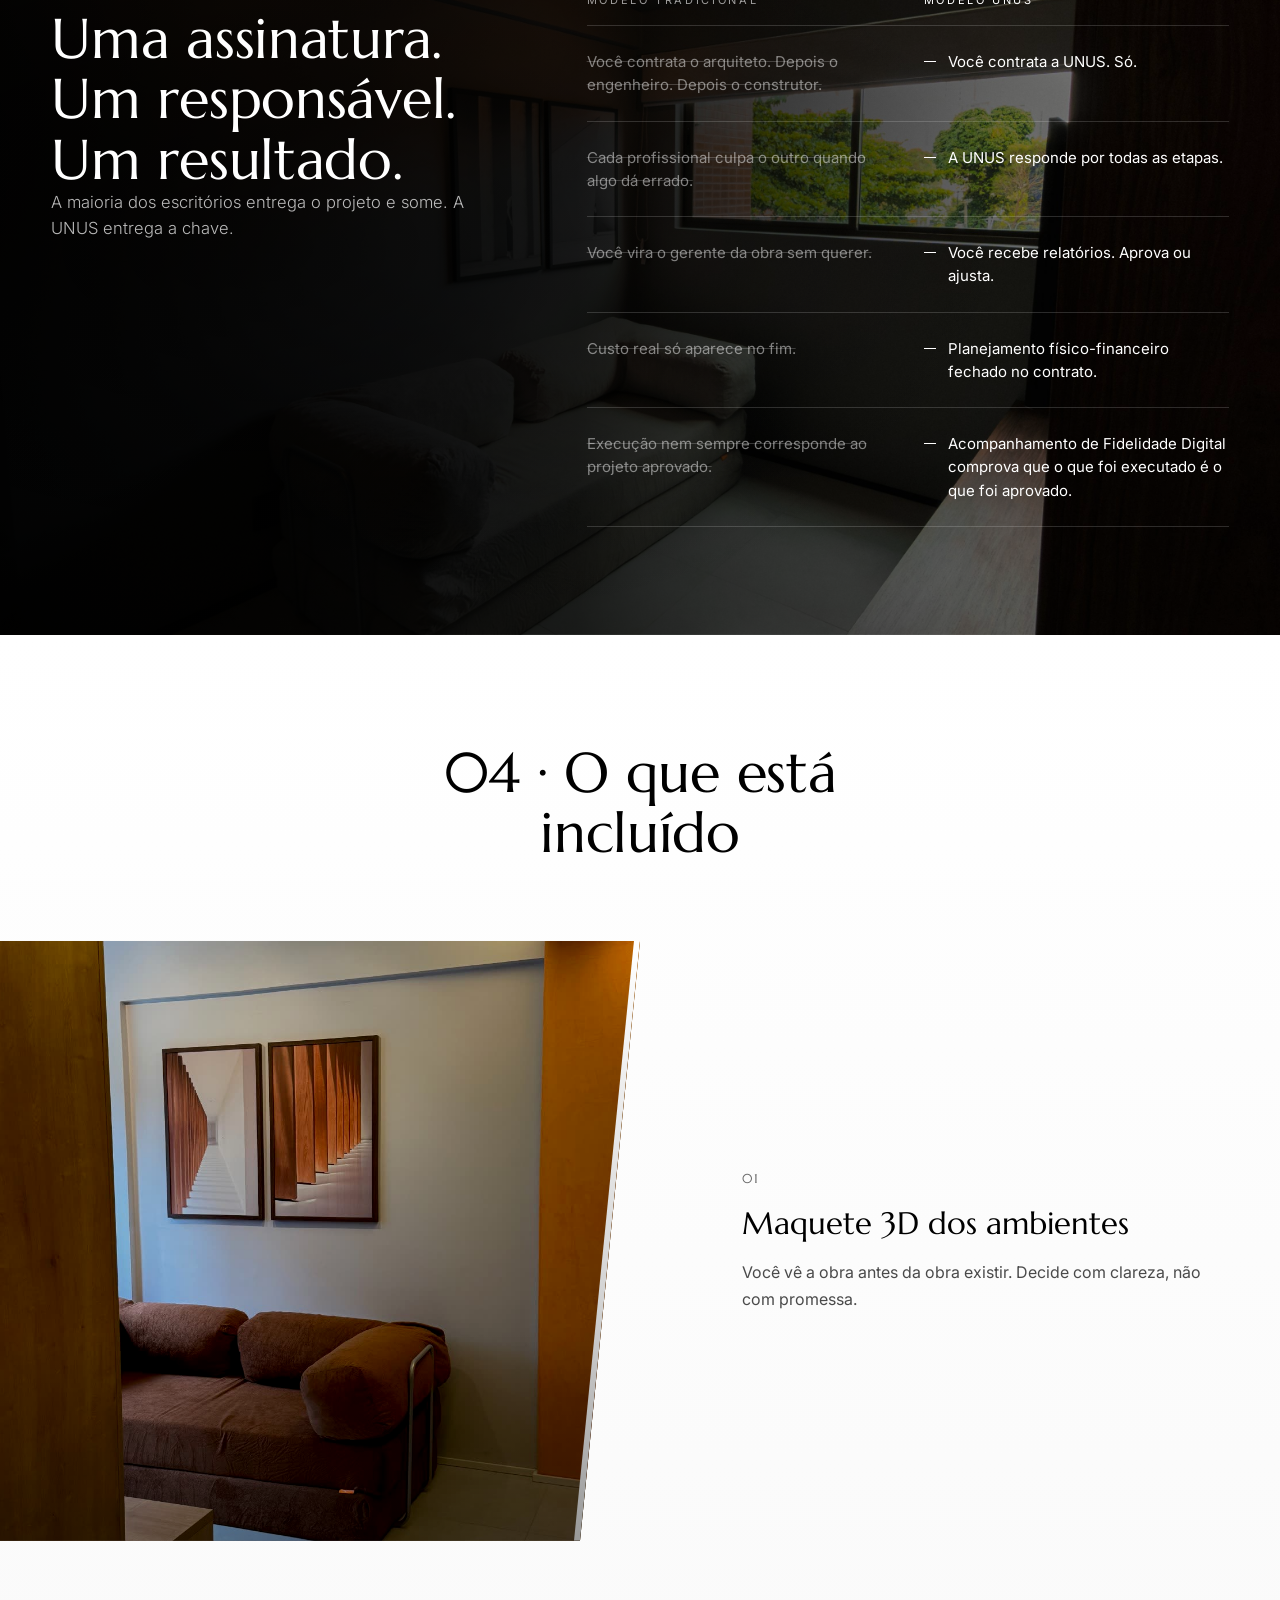
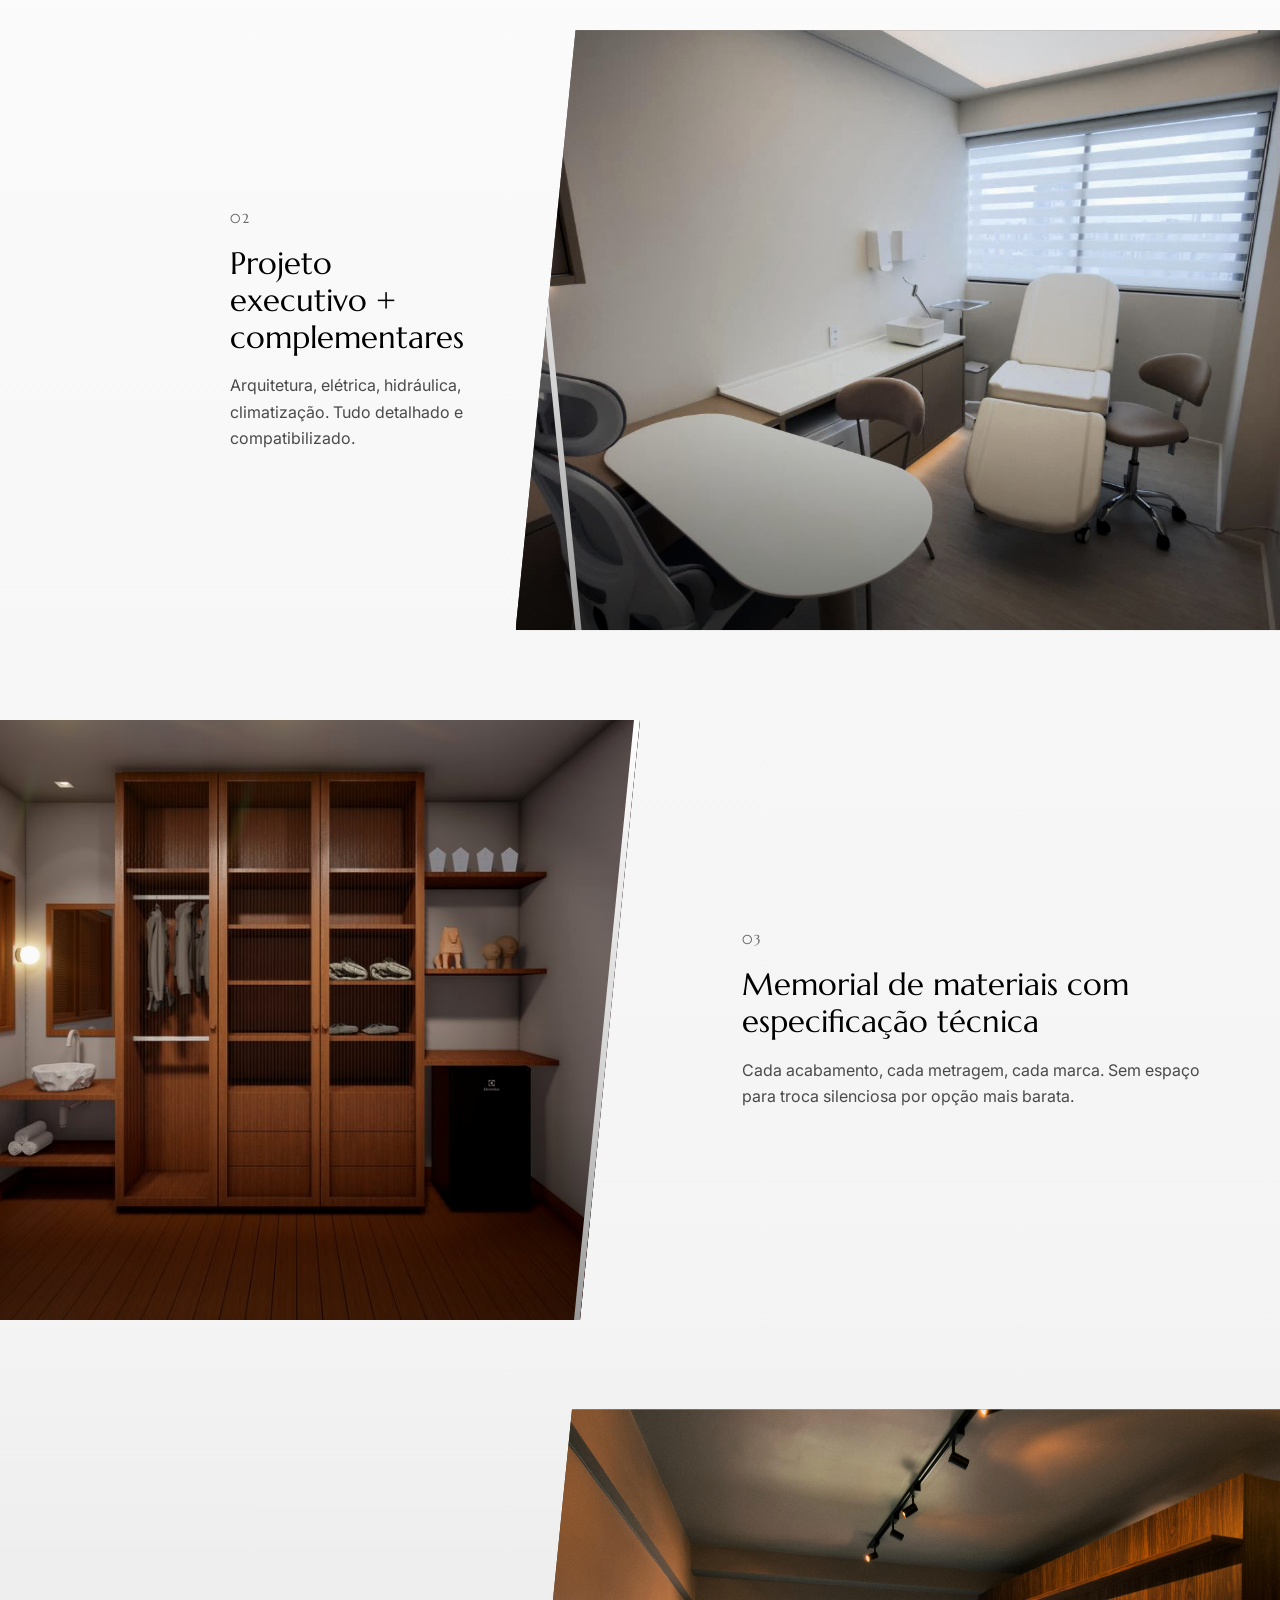
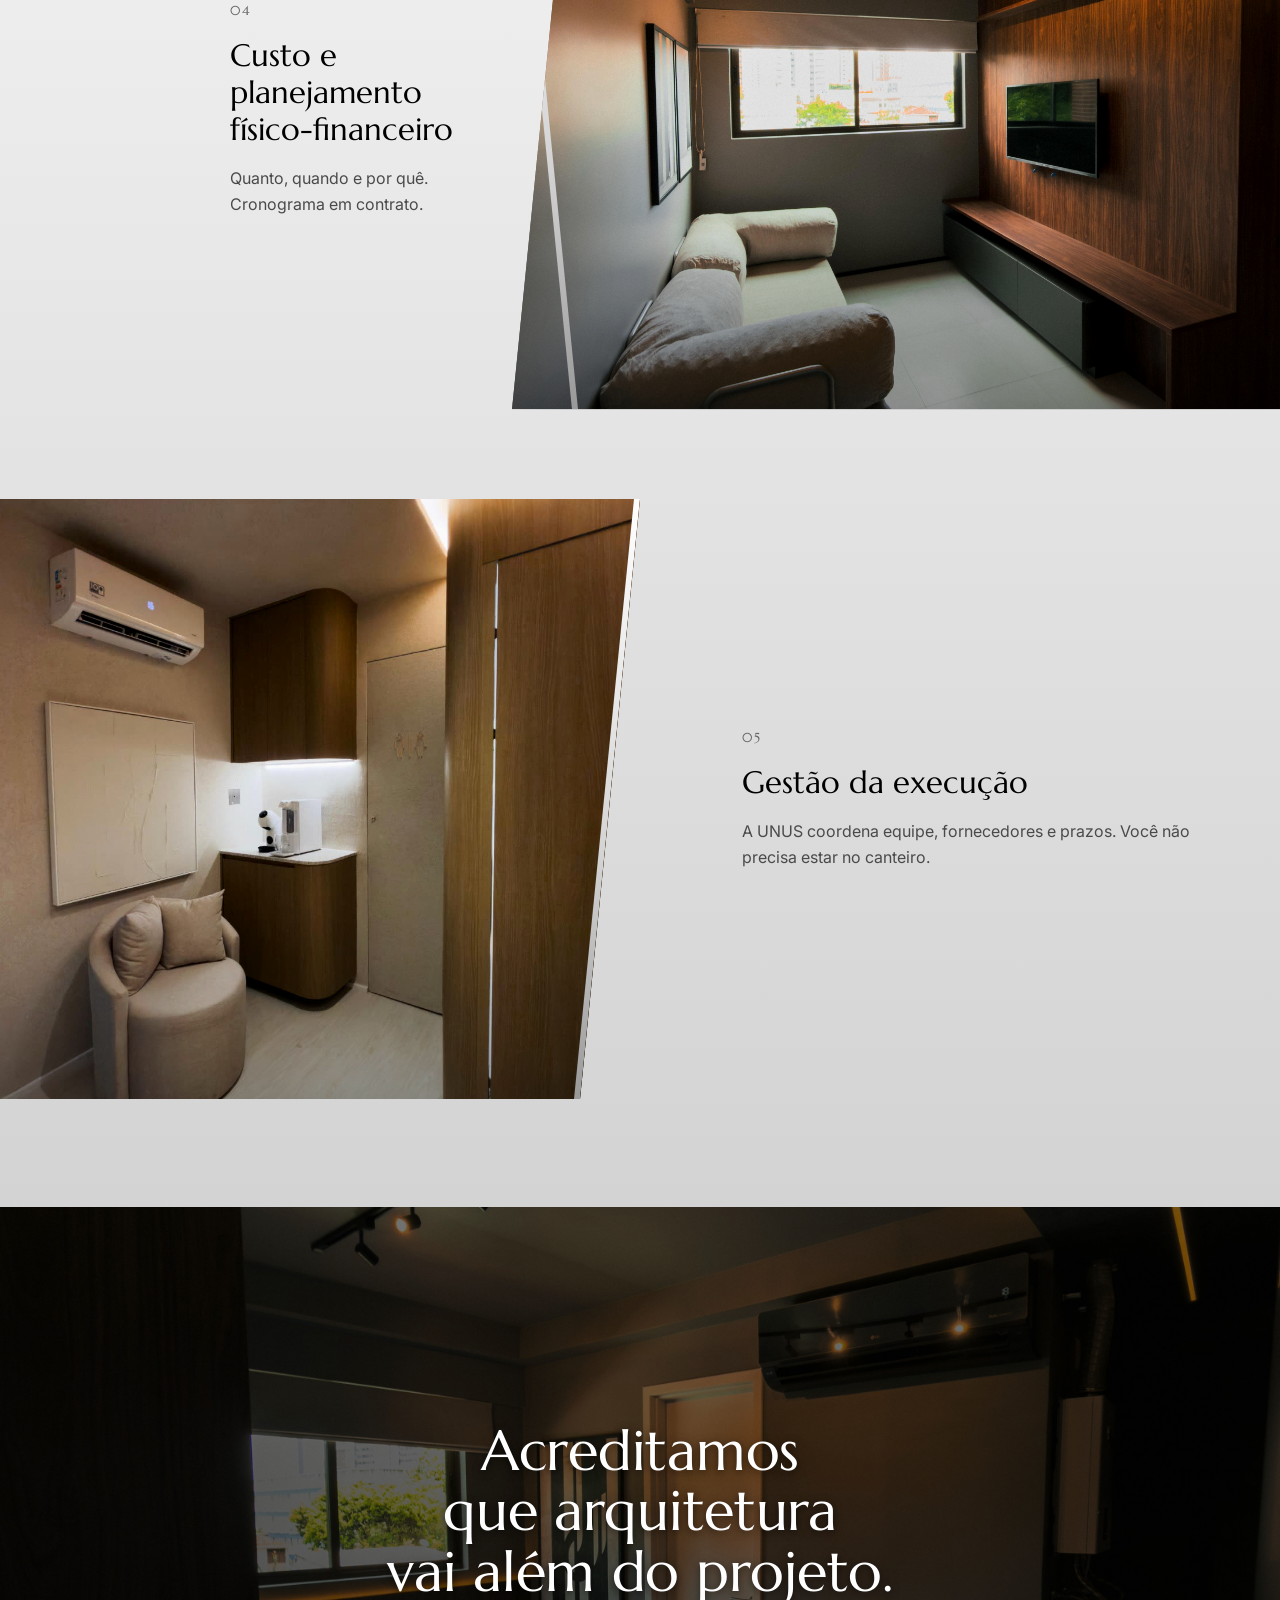
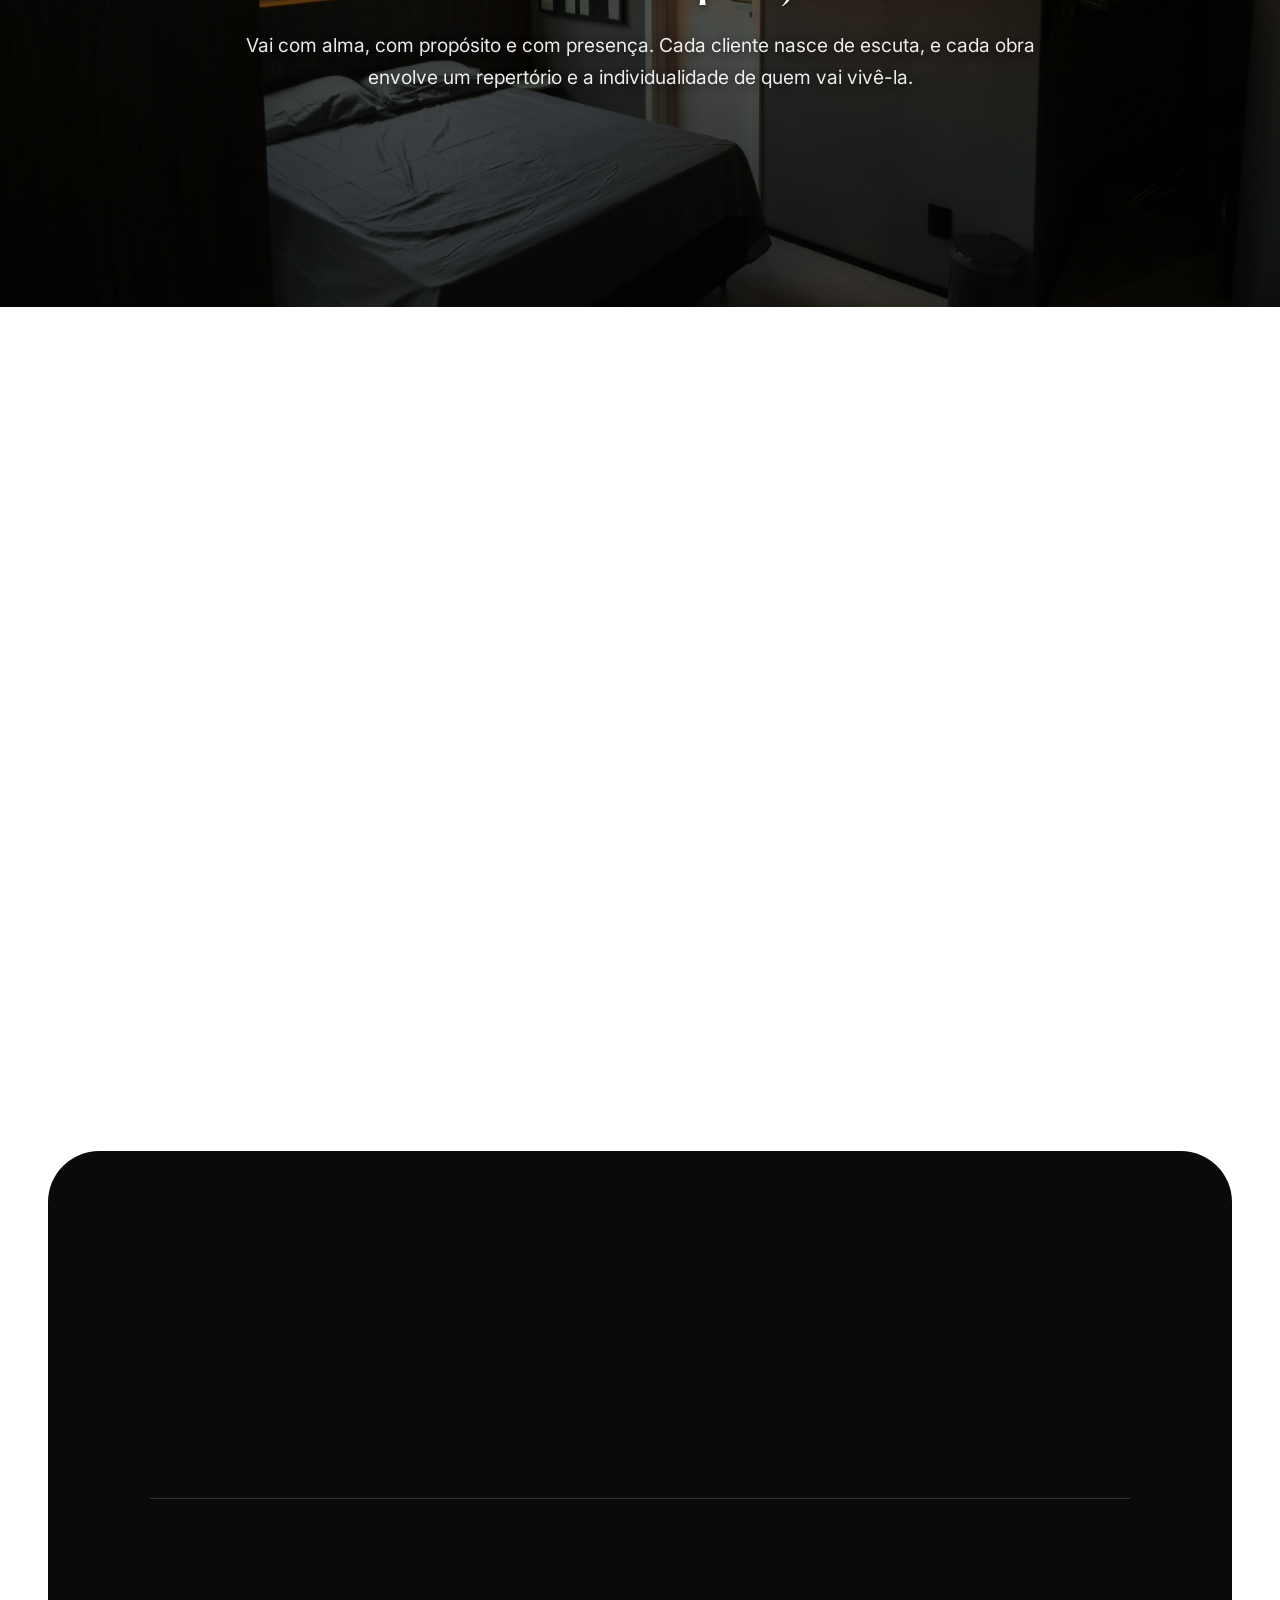
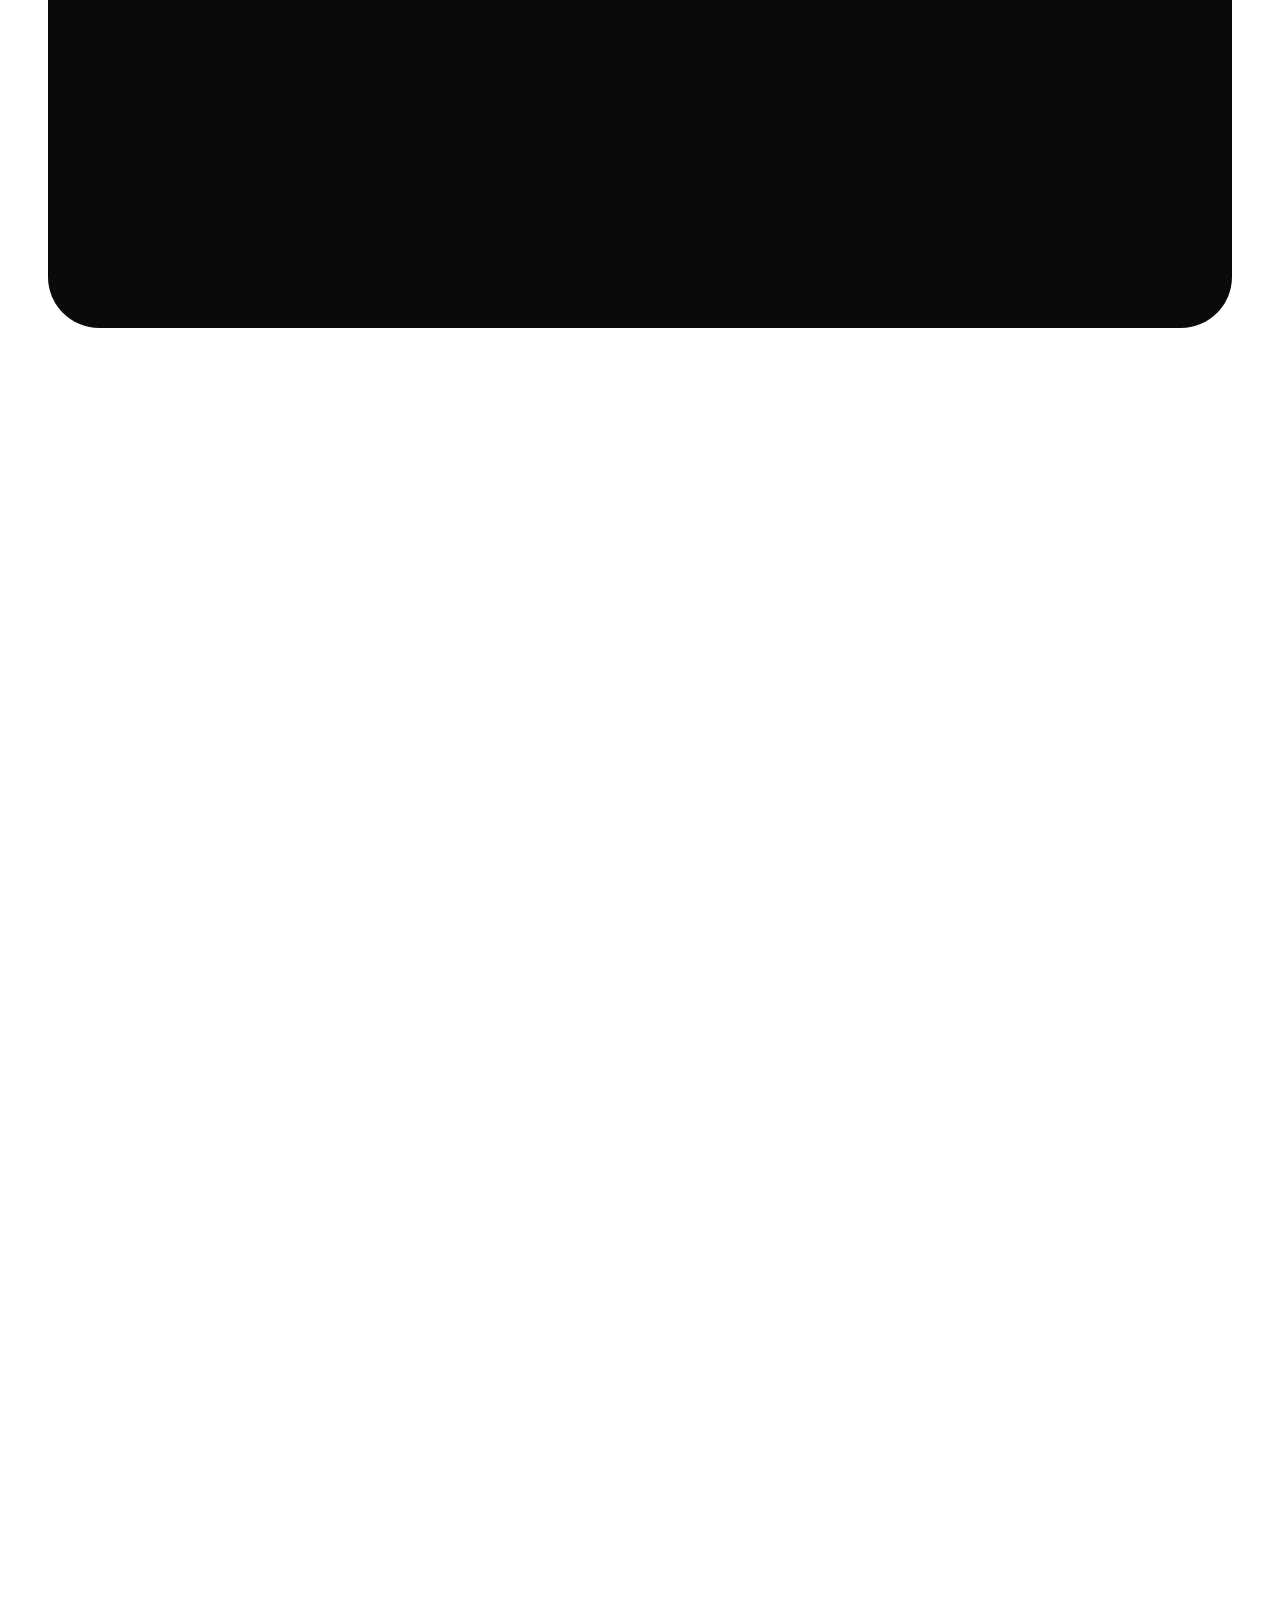
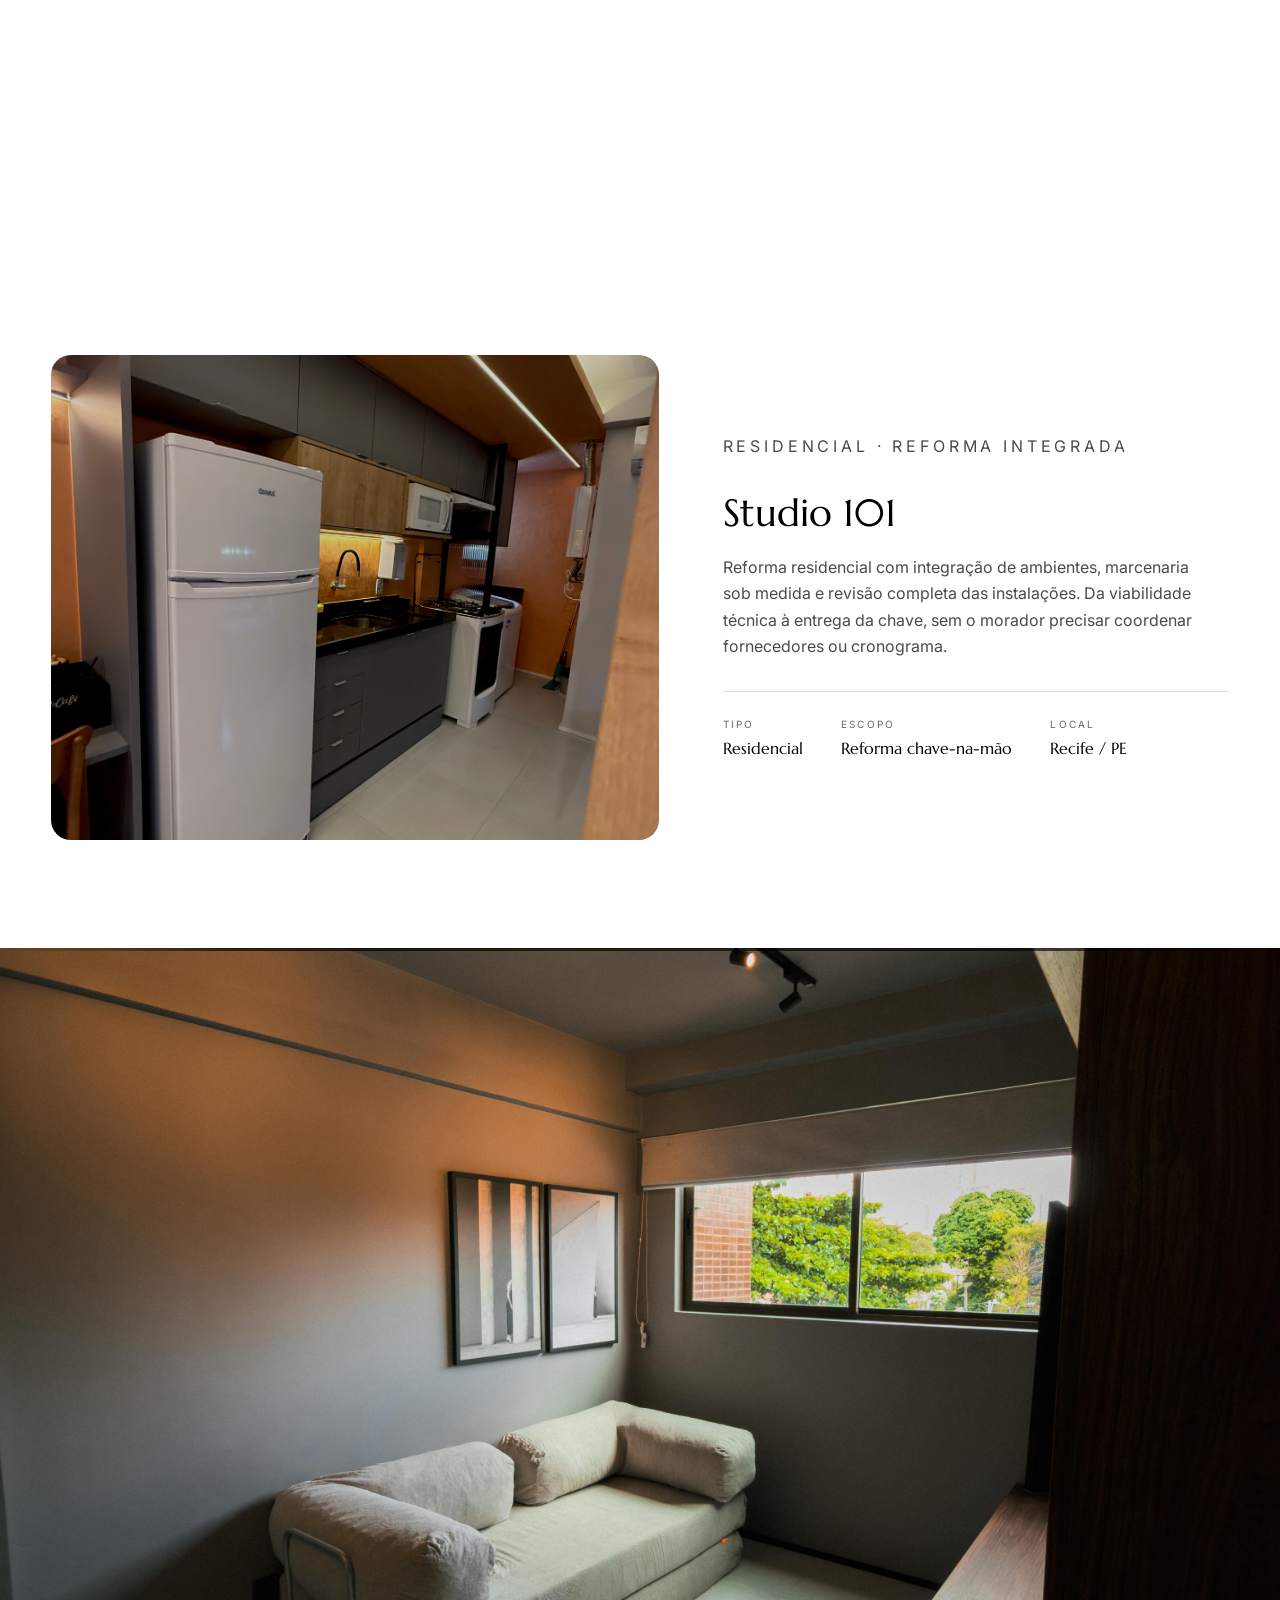
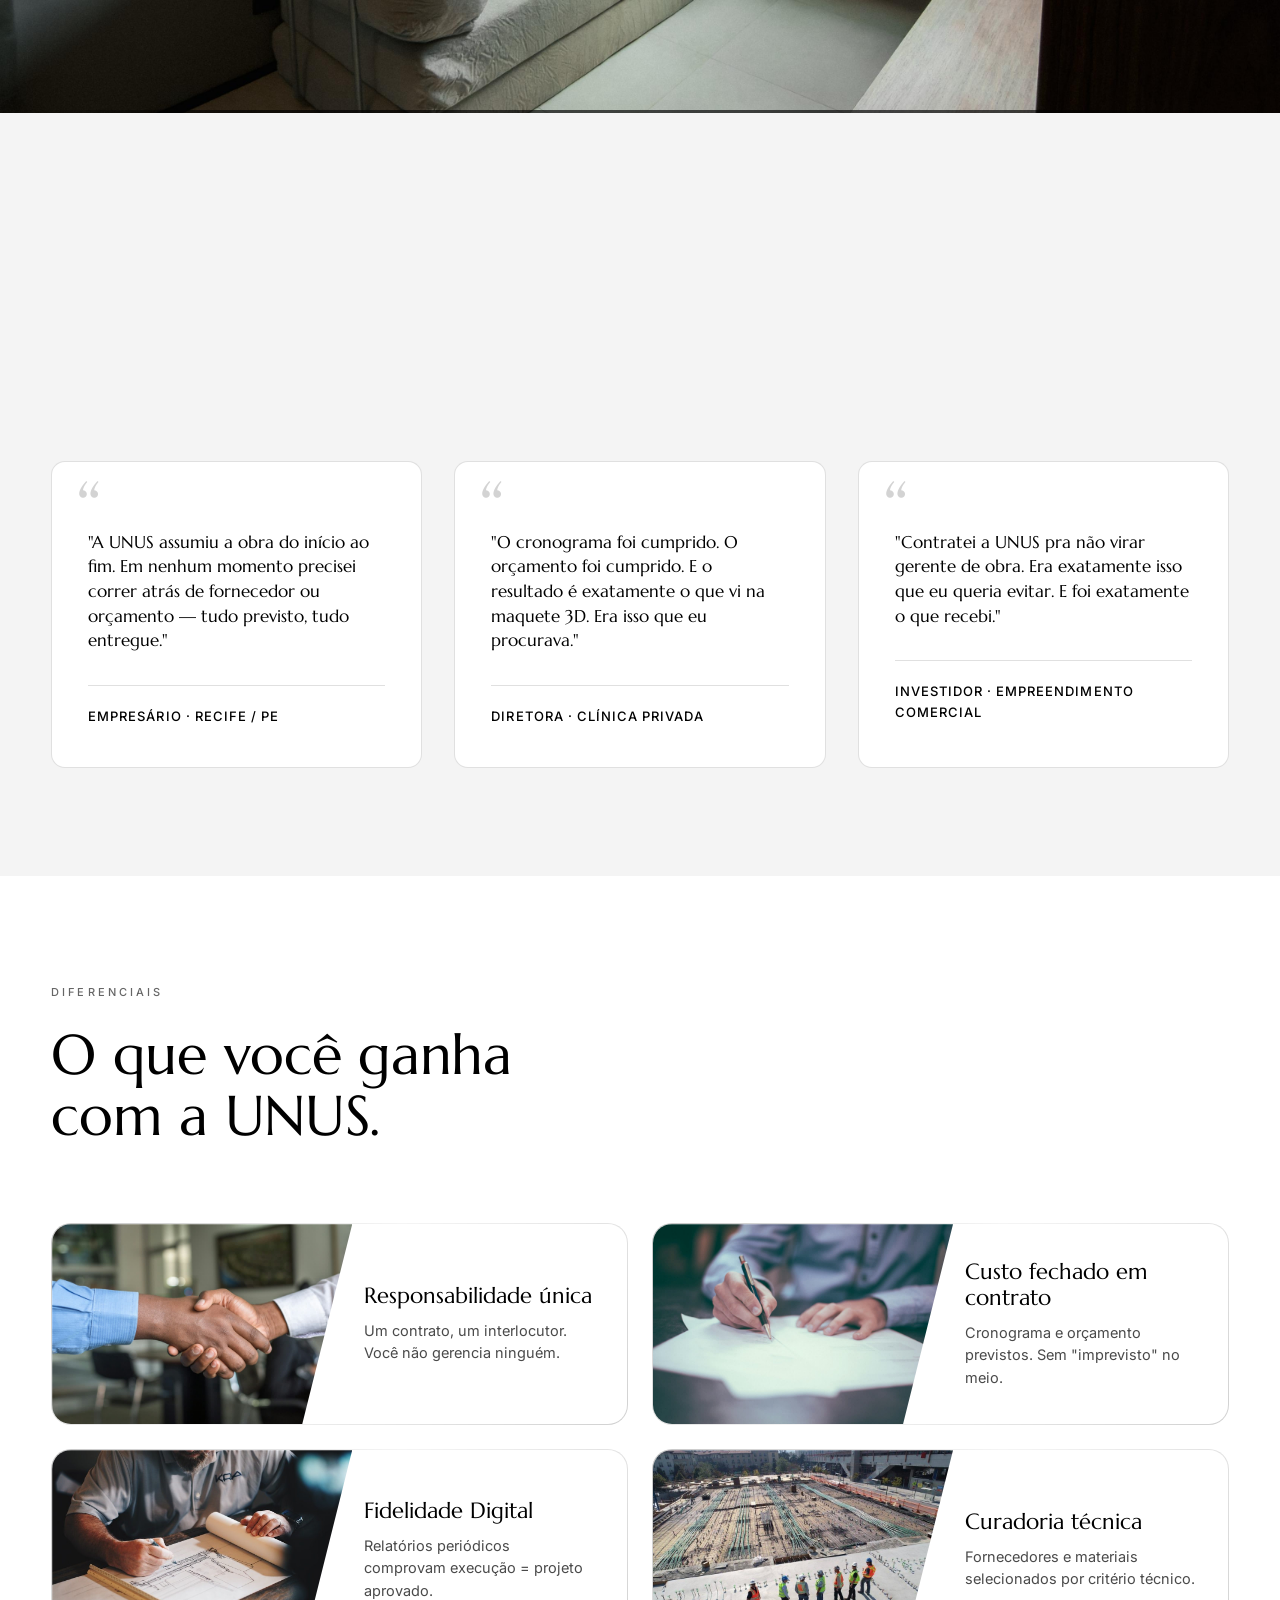
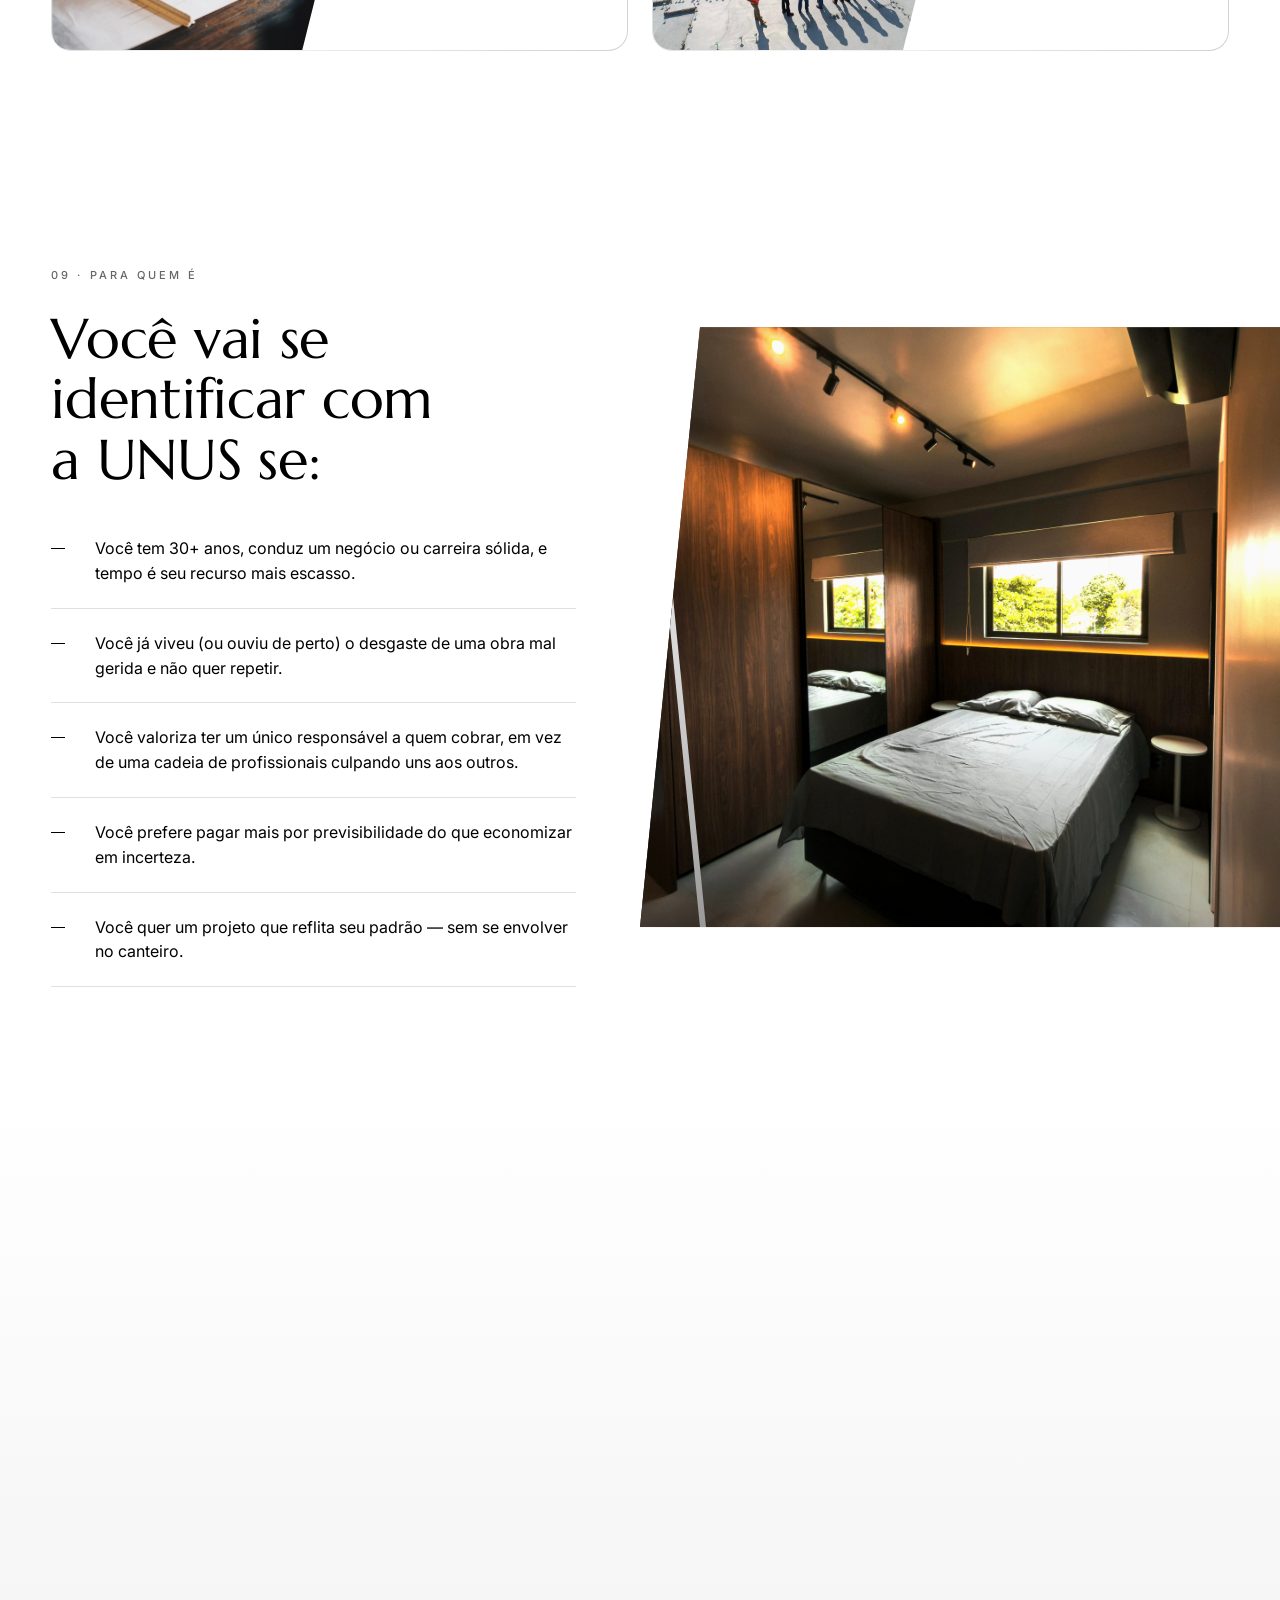
==== commit 03bde834: "header: reset to original source markup/CSS, drop custom overrides Co-Authored-By: Claude Opus 4.8 (" ====
--- a/preview-elementor-template.html
+++ b/preview-elementor-template.html
@@ -19,23 +19,8 @@
 .elementor .elementor-widget-html > .elementor-widget-container{max-width:100% !important;width:100% !important;padding:0 !important;}
 /* HEADER: position:fixed pode ser "preso" por ancestral com transform (motion effects);
    forca ocupar a viewport inteira e distribui conteudo de ponta a ponta. */
-.elementor .site-header{position:fixed !important;left:0 !important;right:0 !important;width:100vw !important;max-width:100vw !important;}
-.elementor .site-header > .container.header__inner,
-.elementor .site-header .header__inner{max-width:var(--maxw) !important;width:auto !important;margin-left:auto !important;margin-right:auto !important;padding-left:var(--gutter) !important;padding-right:var(--gutter) !important;}
 /* FOOTER: garante fundo escuro de ponta a ponta (full-bleed), conteudo segue centralizado pelo .container interno. */
 .elementor .site-footer{width:100vw !important;max-width:100vw !important;margin-left:calc(50% - 50vw) !important;margin-right:calc(50% - 50vw) !important;}
-.elementor .nav-toggle,
-.elementor .nav-toggle:hover,
-.elementor .nav-toggle:focus,
-.elementor .nav-toggle:active,
-.nav-toggle,
-.nav-toggle:hover,
-.nav-toggle:focus,
-.nav-toggle:active {
-  background: transparent !important;
-  border: none !important;
-  box-shadow: none !important;
-}
 </style>
 <link rel="preconnect" href="https://fonts.googleapis.com"><link rel="preconnect" href="https://fonts.gstatic.com" crossorigin><link href="https://fonts.googleapis.com/css2?family=Marcellus&family=Inter:wght@300;400;500;600&display=swap" rel="stylesheet">
 <style>
@@ -1932,21 +1917,6 @@
   object-fit: contain;
   transition: filter .4s ease;
 }
-/* vence .elementor img{height:auto;width:auto;max-width:100%} do tema */
-.elementor .site-header .brand--image .brand__logo,
-.e-con .site-header .brand--image .brand__logo,
-header.site-header .brand__logo {
-  height: 114px !important;
-  width: auto !important;
-  max-width: none !important;
-}
-@media (max-width: 720px) {
-  .elementor .site-header .brand--image .brand__logo,
-  .e-con .site-header .brand--image .brand__logo,
-  header.site-header .brand__logo {
-    height: 96px !important;
-  }
-}
 /* logo preto fica invisivel sobre hero escuro — inverter quando over-hero */
 .site-header.is-over-hero:not(.is-scrolled) .brand__logo {
   filter: invert(1) brightness(2);
@@ -2043,22 +2013,6 @@
 }
 
 
-/* =====================
-   AJUSTE FINO (ronda) - header respiro lateral + scrolled simetrico + pull-quote centralizado
-   ===================== */
-.elementor .site-header > .container.header__inner,
-.elementor .site-header .header__inner,
-.site-header .header__inner {
-  align-items: center !important;
-}
-.site-header .header__inner {
-  padding-top: 22px !important;
-  padding-bottom: 22px !important;
-}
-.site-header.is-scrolled .header__inner {
-  padding-top: 11px !important;
-  padding-bottom: 11px !important;
-}
 .quem .pull-quote {
   max-width: 880px !important;
   margin-left: auto !important;
@@ -2081,6 +2035,18 @@
   margin-right: auto !important;
 }
 
+
+/* AJUSTE (ronda) - nav-toggle sem fundo rosa do tema WP (blindado todos os estados) */
+@media (max-width: 768px) {
+  .nav-toggle,
+  .nav-toggle:hover,
+  .nav-toggle:focus,
+  .nav-toggle:active {
+    background: transparent !important;
+    border: none !important;
+    box-shadow: none !important;
+  }
+}
 </style>
 <header class="site-header is-over-hero" id="siteHeader">
   <div class="container header__inner">
@@ -2799,5 +2765,96 @@
 })();
 
 </script>
+<script>
+/* UNUS Arquitetura — LP v2 (iter 2) */
+(function () {
+  'use strict';
+
+  // ===== Header scroll state =====
+  var header = document.getElementById('siteHeader');
+  function onScroll() {
+    var y = window.pageYOffset;
+    if (y > 30) header.classList.add('is-scrolled');
+    else header.classList.remove('is-scrolled');
+  }
+  window.addEventListener('scroll', onScroll, { passive: true });
+  onScroll();
+
+  // ===== Mobile menu =====
+  var navToggle = document.getElementById('navToggle');
+  var mobileMenu = document.getElementById('mobileMenu');
+
+  if (navToggle && mobileMenu) {
+    navToggle.addEventListener('click', function () {
+      var isOpen = navToggle.classList.toggle('is-open');
+      navToggle.setAttribute('aria-expanded', isOpen ? 'true' : 'false');
+      if (isOpen) {
+        mobileMenu.hidden = false;
+        document.body.style.overflow = 'hidden';
+      } else {
+        mobileMenu.hidden = true;
+        document.body.style.overflow = '';
+      }
+    });
+
+    mobileMenu.querySelectorAll('a').forEach(function (a) {
+      a.addEventListener('click', function () {
+        navToggle.classList.remove('is-open');
+        navToggle.setAttribute('aria-expanded', 'false');
+        mobileMenu.hidden = true;
+        document.body.style.overflow = '';
+      });
+    });
+  }
+
+  // ===== Reveal on scroll =====
+  if ('IntersectionObserver' in window) {
+    document.documentElement.classList.add('js');
+    var targets = document.querySelectorAll(
+      '.section-head, .entry, .case, .bonus__card, .passo, .depo, .quem__body, .pull-quote, .para-quem__copy, .garantia__inner, .cta-final__inner, .feature-card, .dor--premium'
+    );
+    targets.forEach(function (el) { el.classList.add('reveal'); });
+
+    var io = new IntersectionObserver(function (entries) {
+      entries.forEach(function (entry) {
+        if (entry.isIntersecting) {
+          entry.target.classList.add('is-visible');
+          io.unobserve(entry.target);
+        }
+      });
+    }, { threshold: 0.12, rootMargin: '0px 0px -60px 0px' });
+
+    targets.forEach(function (el) { io.observe(el); });
+  }
+
+  // ===== FAQ exclusive accordion =====
+  var faqItems = document.querySelectorAll('.faq-item');
+  faqItems.forEach(function (item) {
+    item.addEventListener('toggle', function () {
+      if (item.open) {
+        faqItems.forEach(function (other) {
+          if (other !== item && other.open) other.open = false;
+        });
+      }
+    });
+  });
+
+  // ===== Gallery slideshow =====
+  var slides = document.querySelectorAll('.gallery-slideshow .slide');
+  if (slides.length > 0) {
+    var current = 0;
+    setInterval(function () {
+      slides[current].classList.remove('is-active');
+      current = (current + 1) % slides.length;
+      slides[current].classList.add('is-active');
+    }, 4500);
+  }
+
+  // ===== Footer year =====
+  var yearEl = document.getElementById('year');
+  if (yearEl) yearEl.textContent = new Date().getFullYear();
+})();
+
+</script>
 </body>
-</html>+</html>
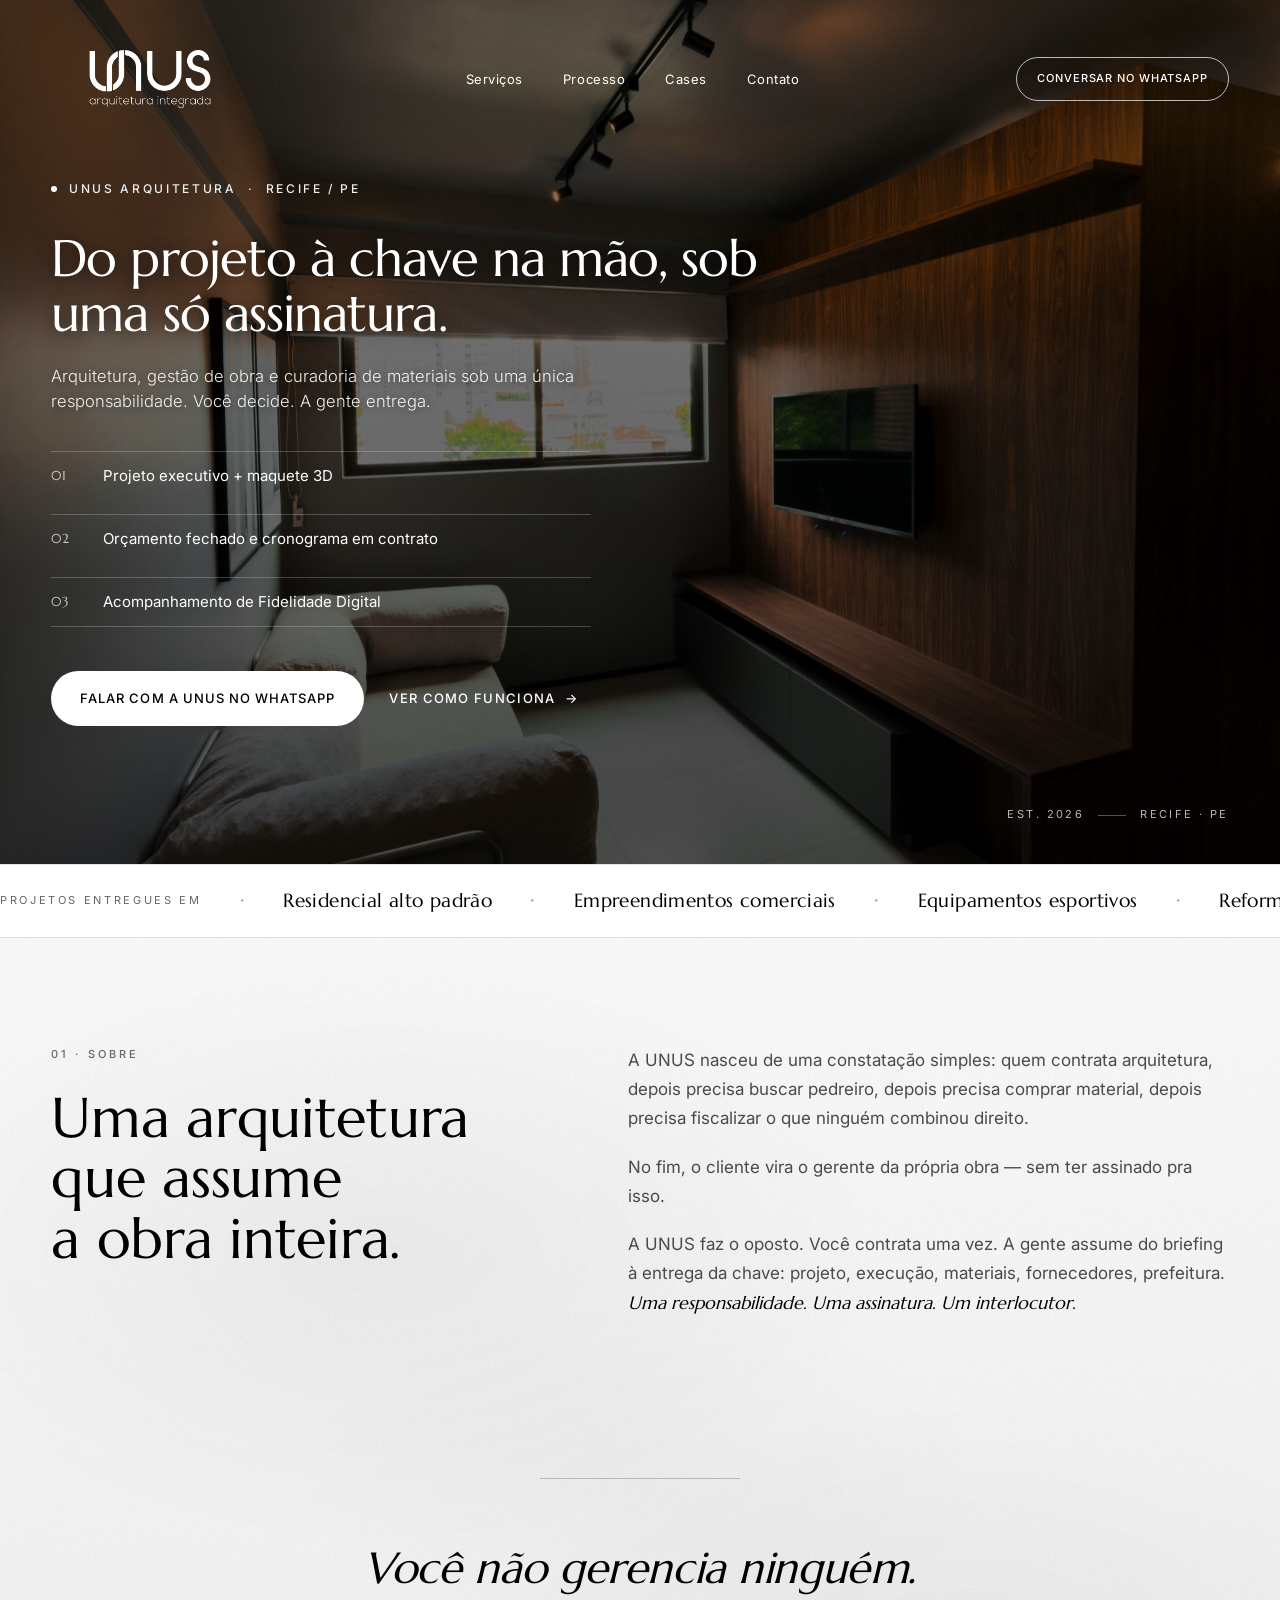
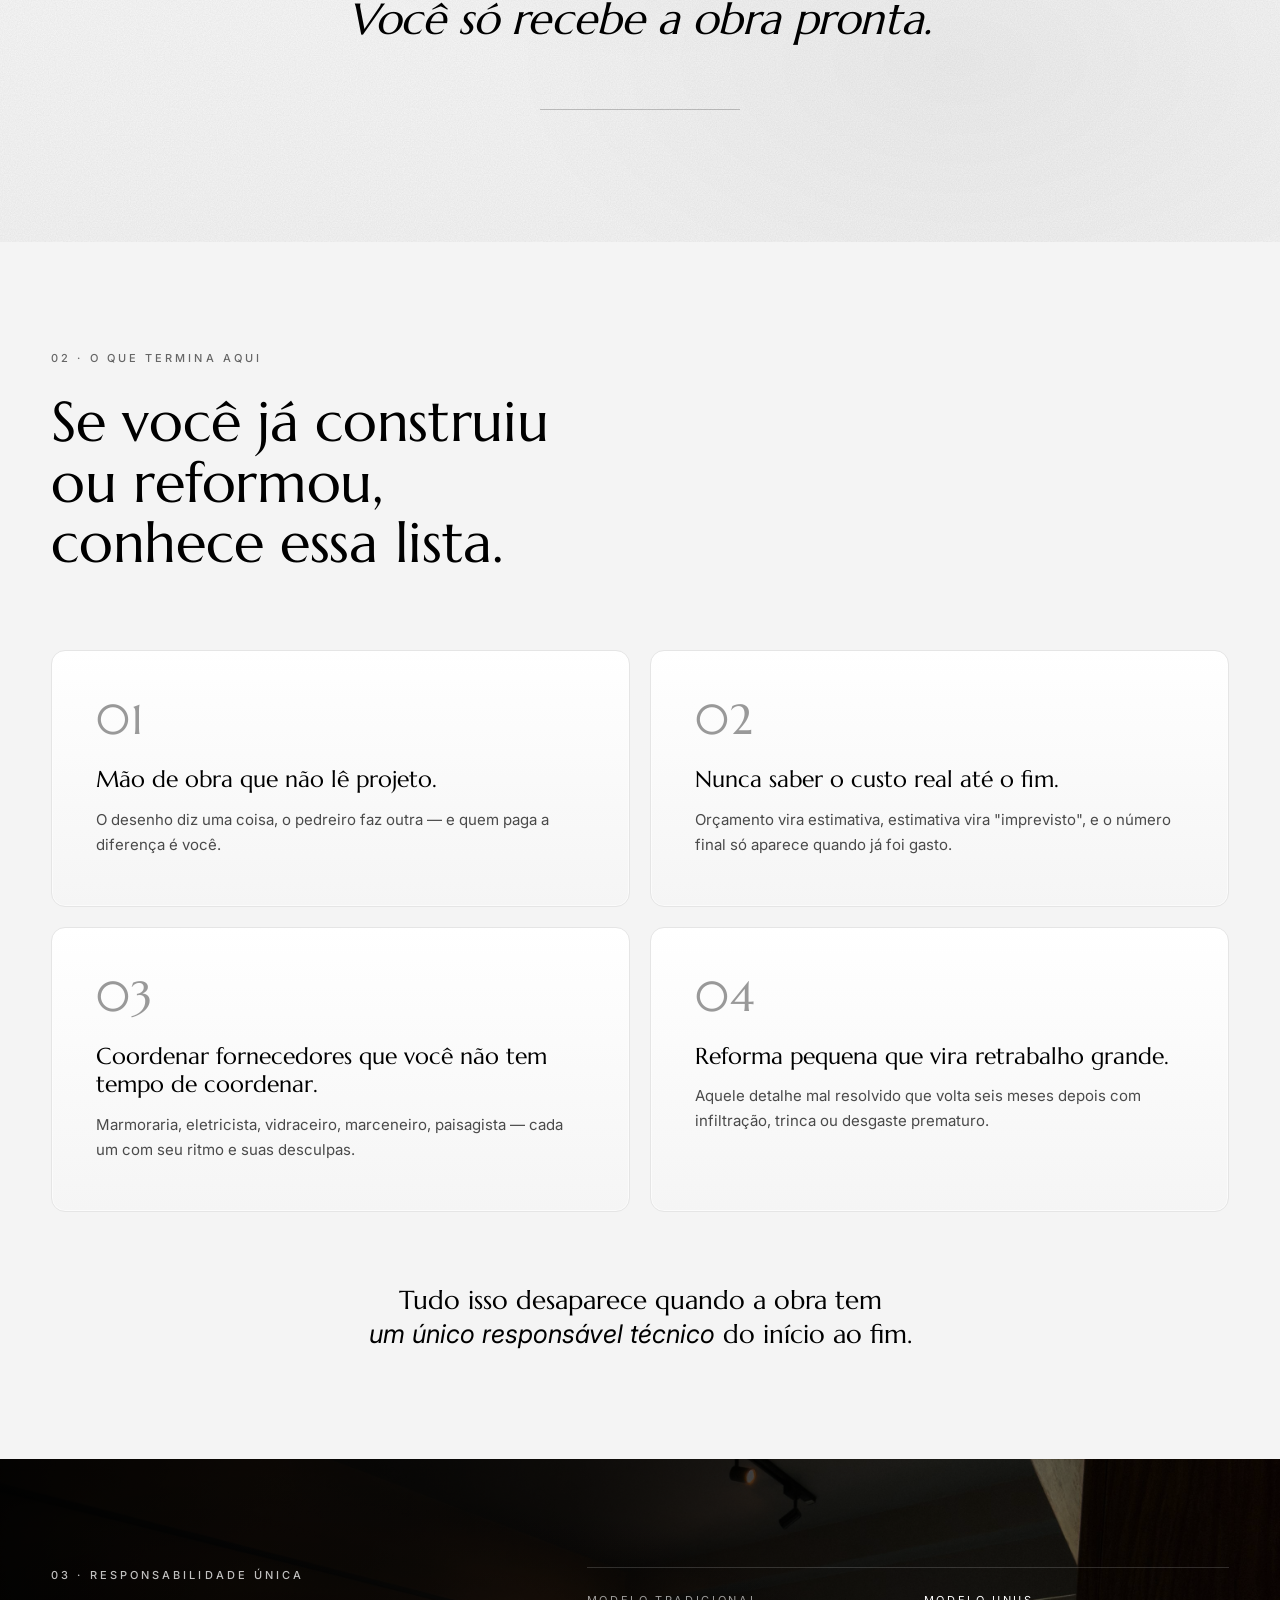
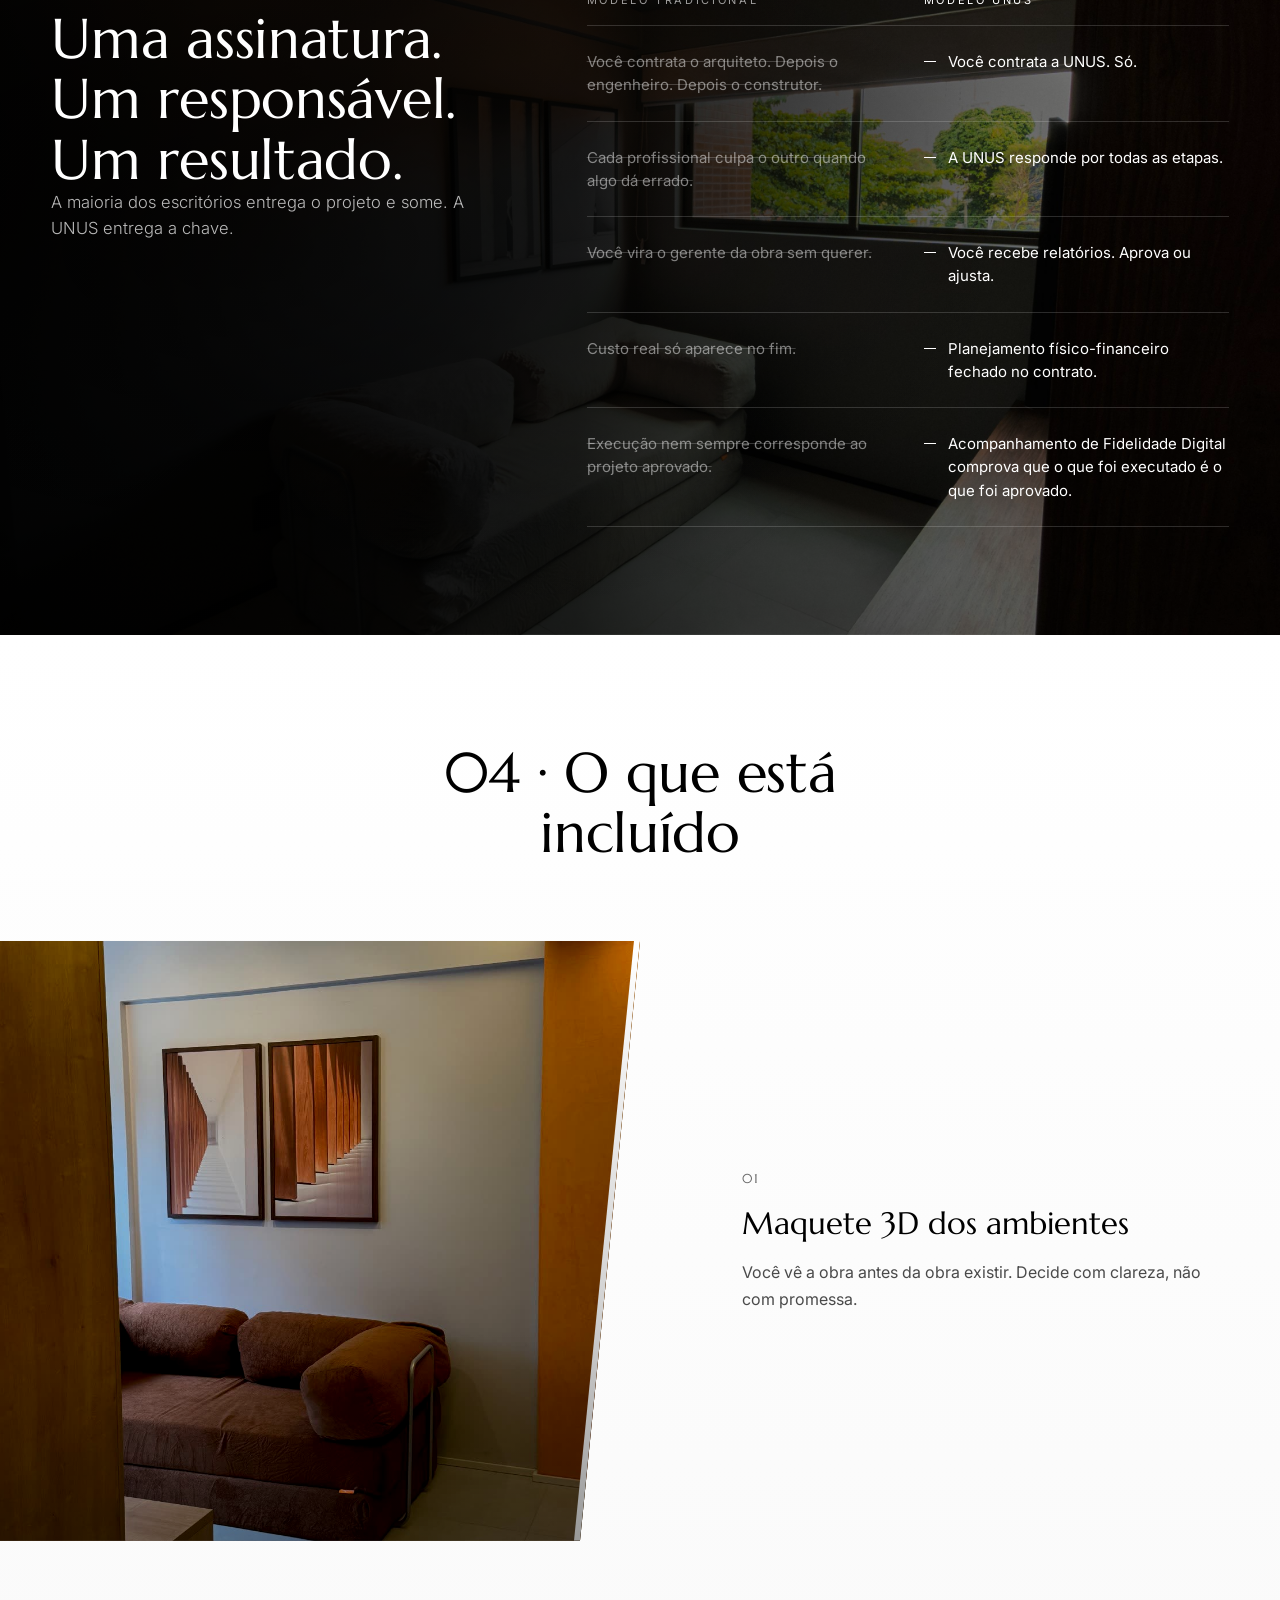
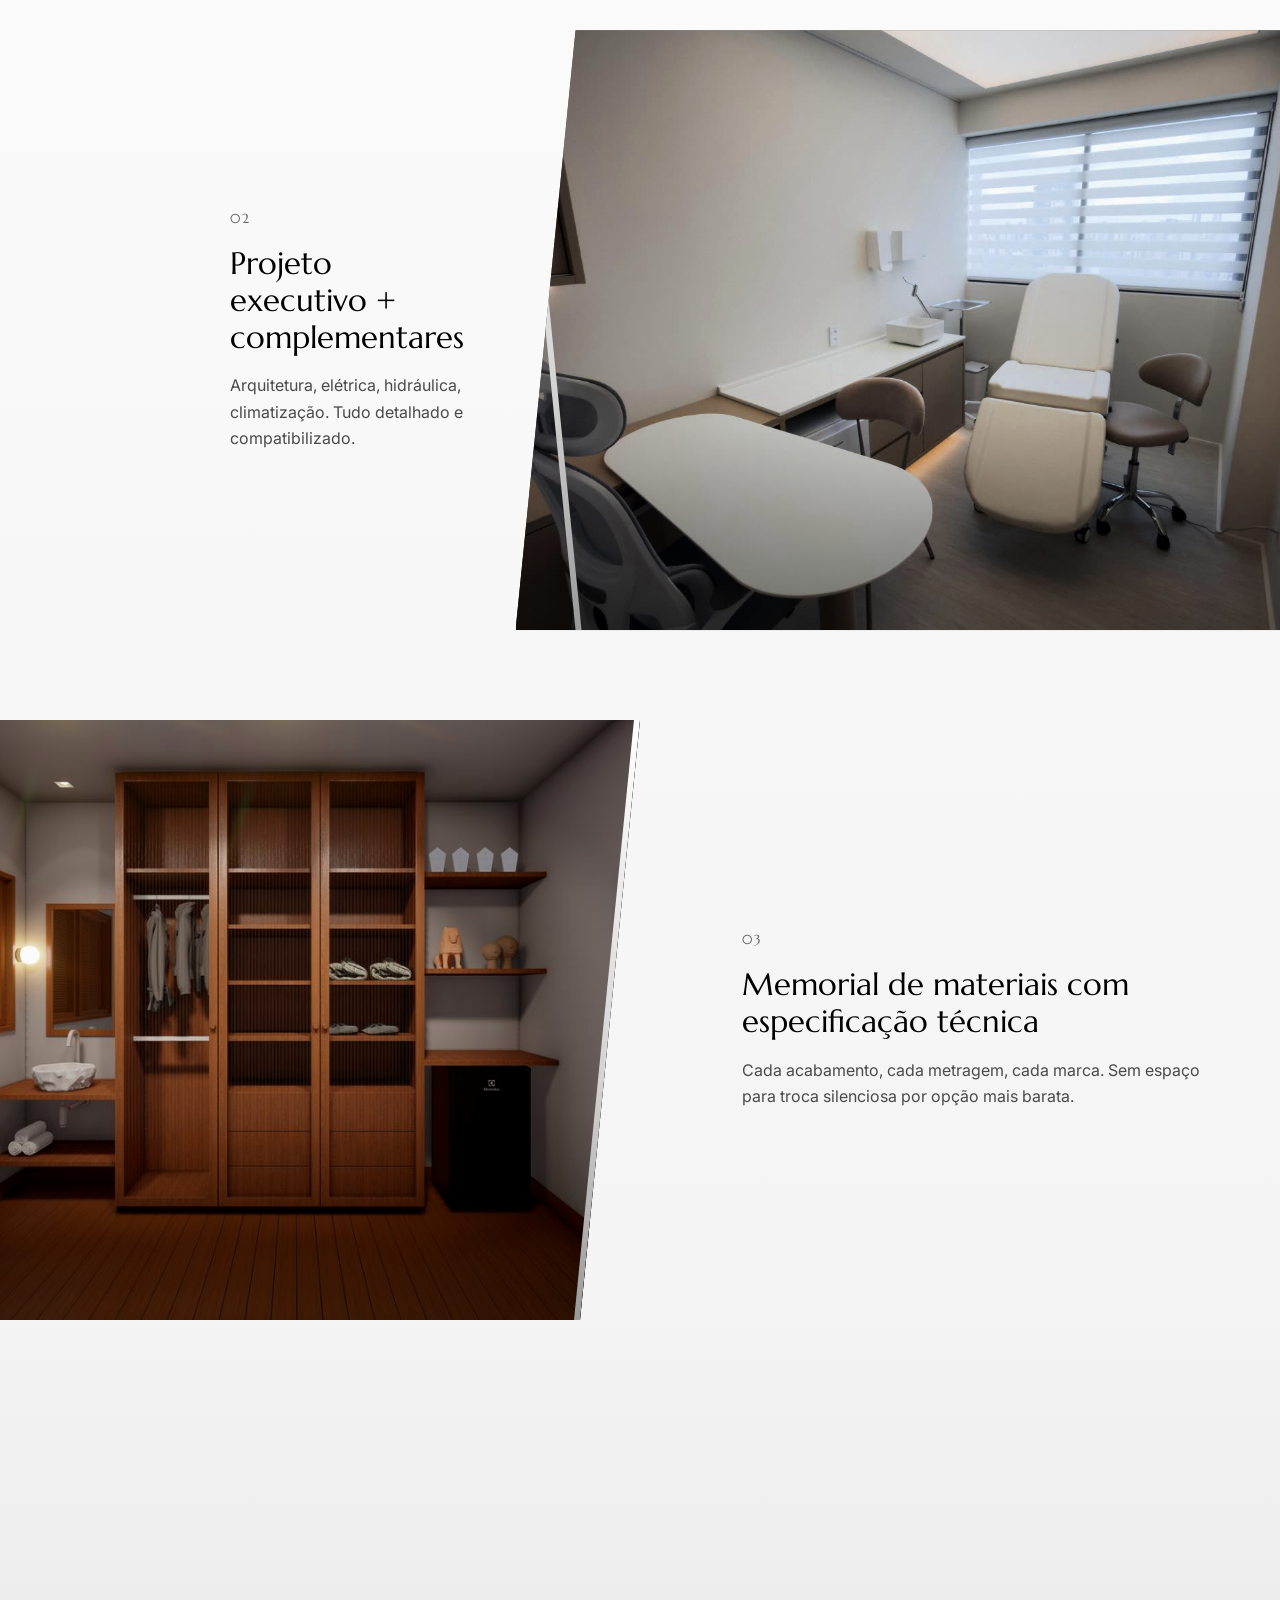
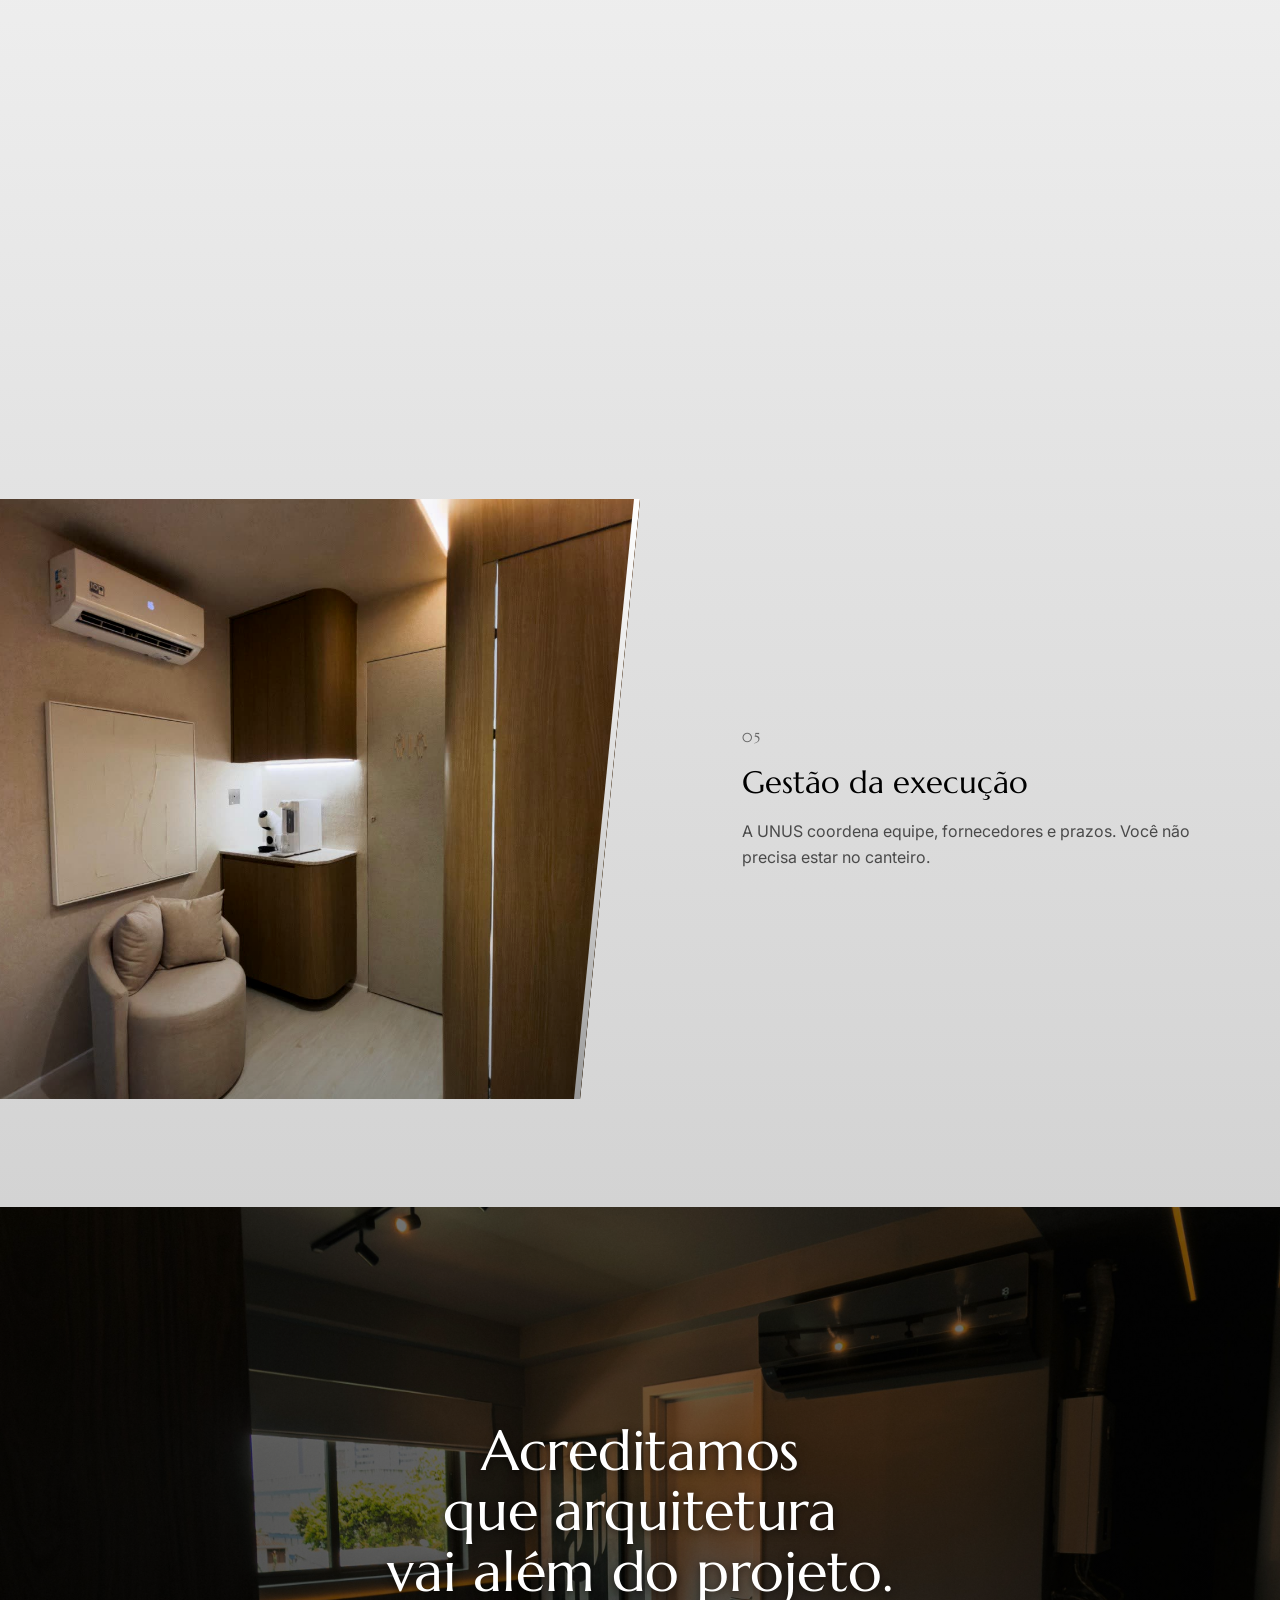
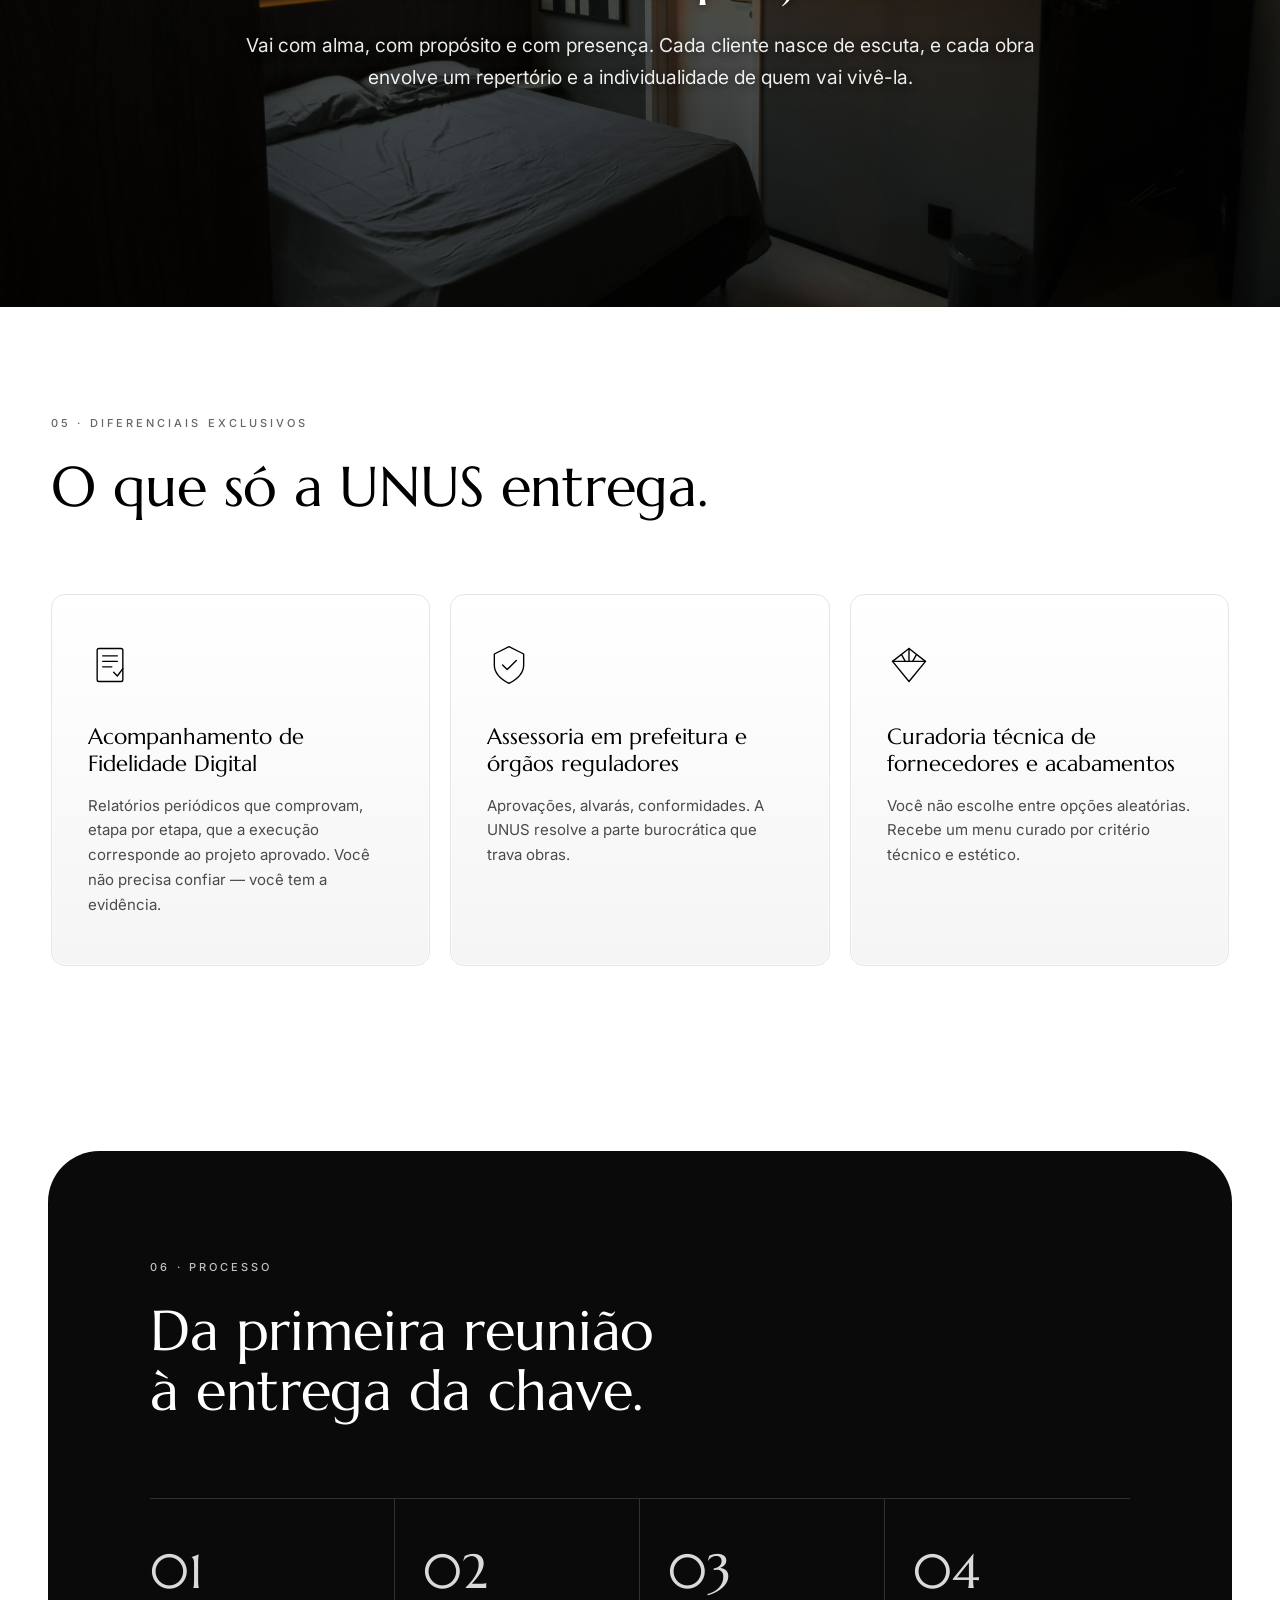
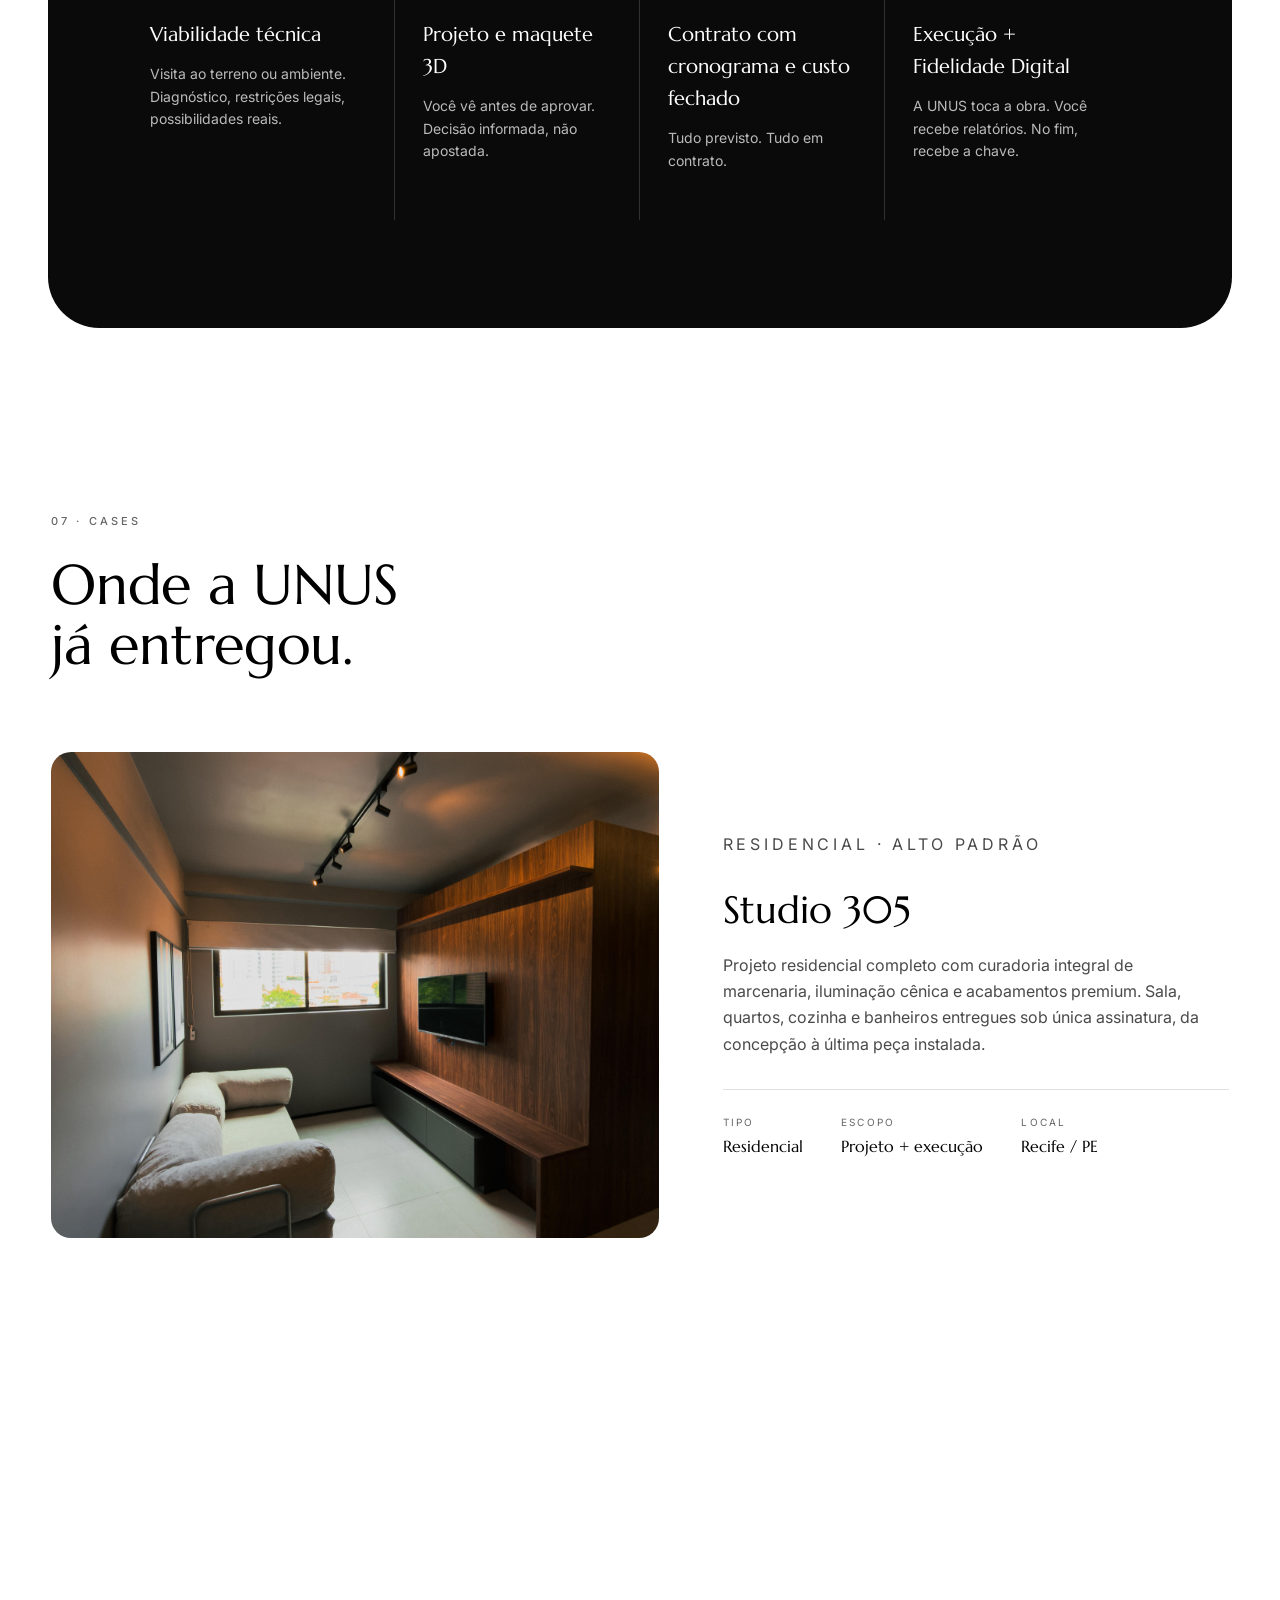
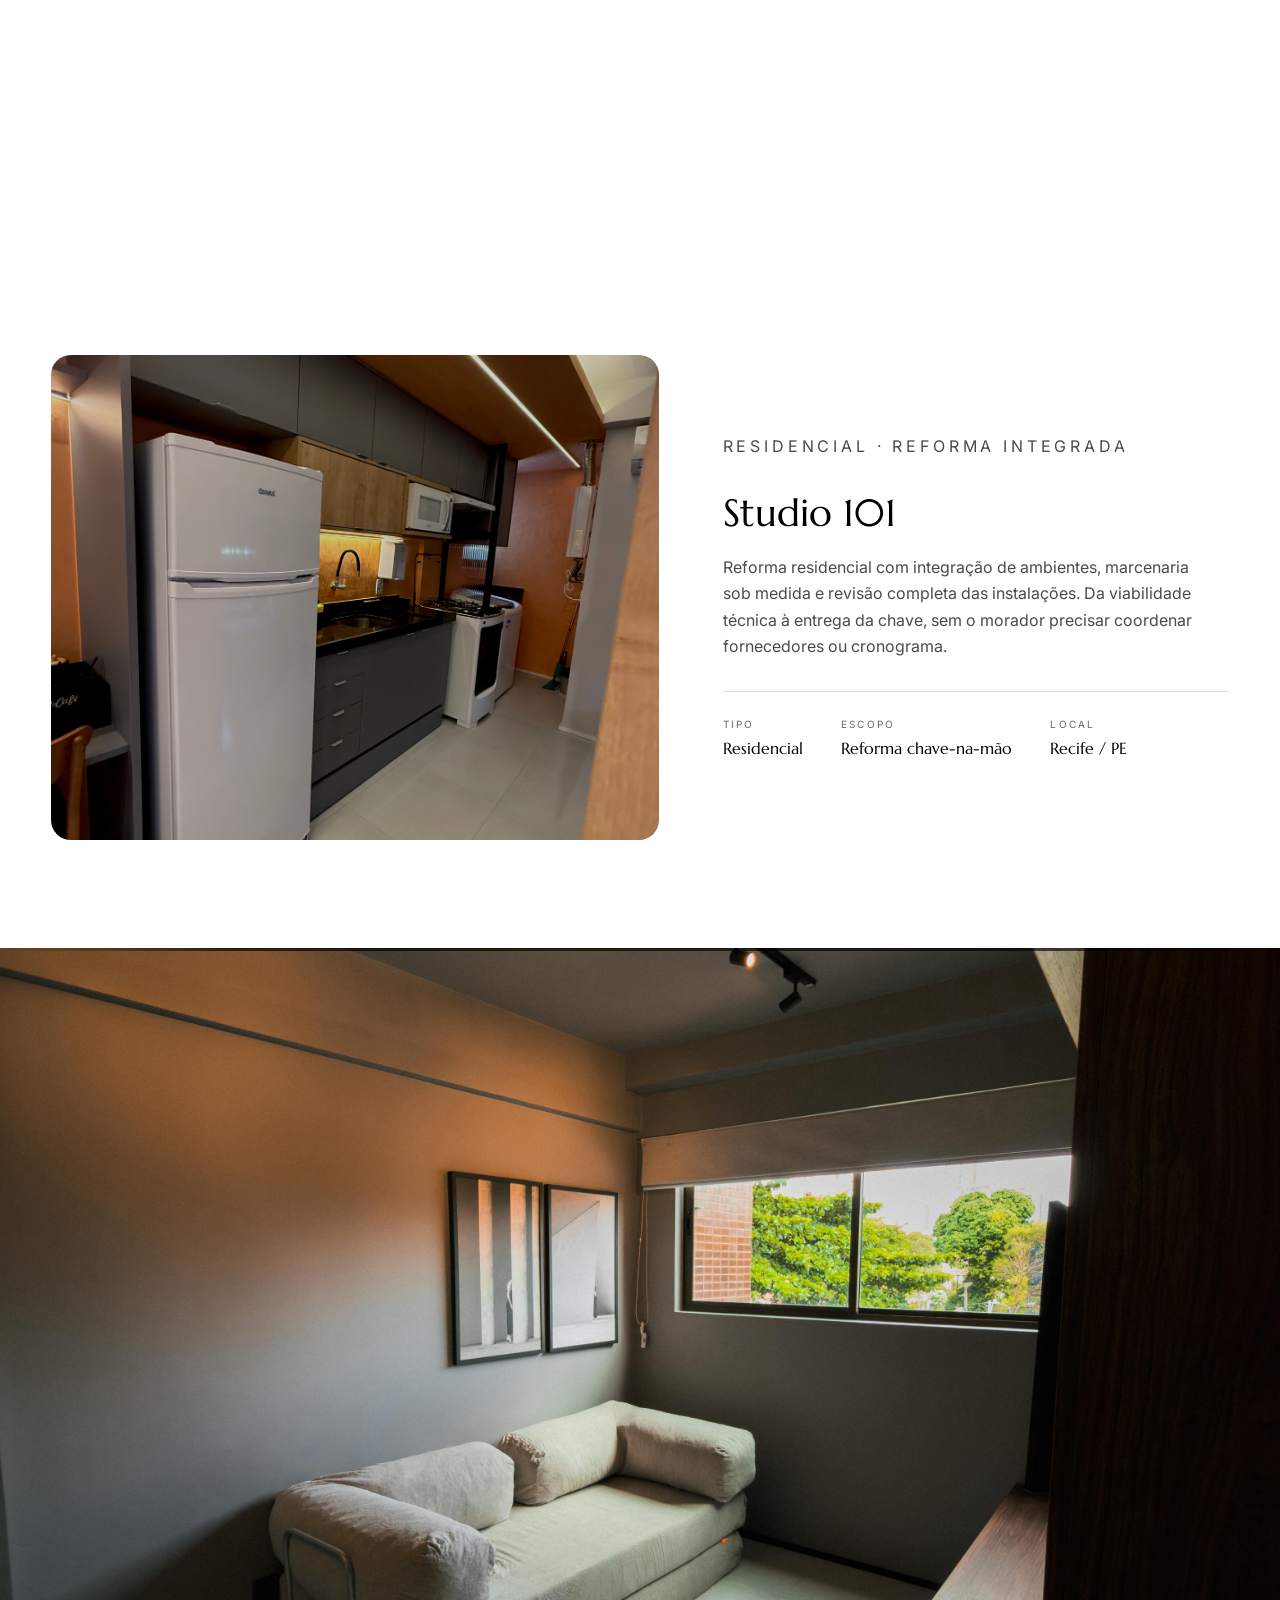
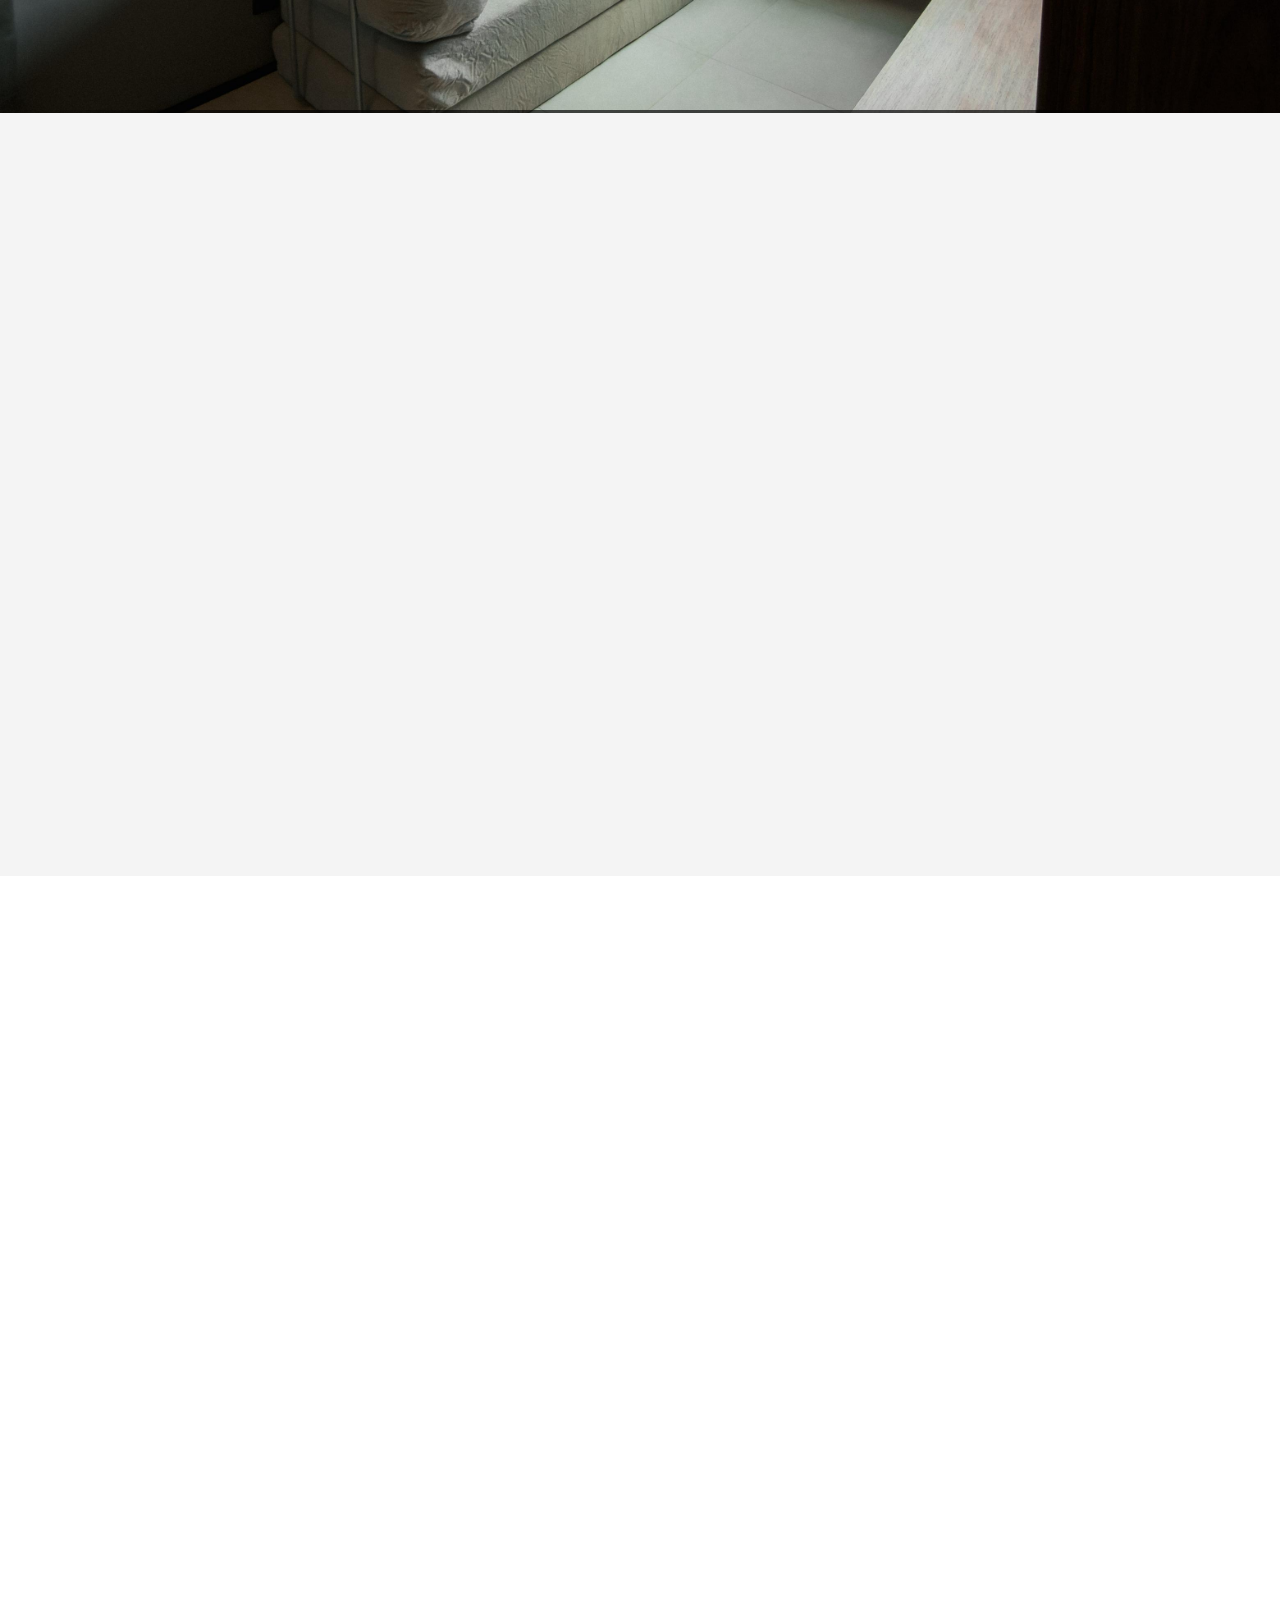
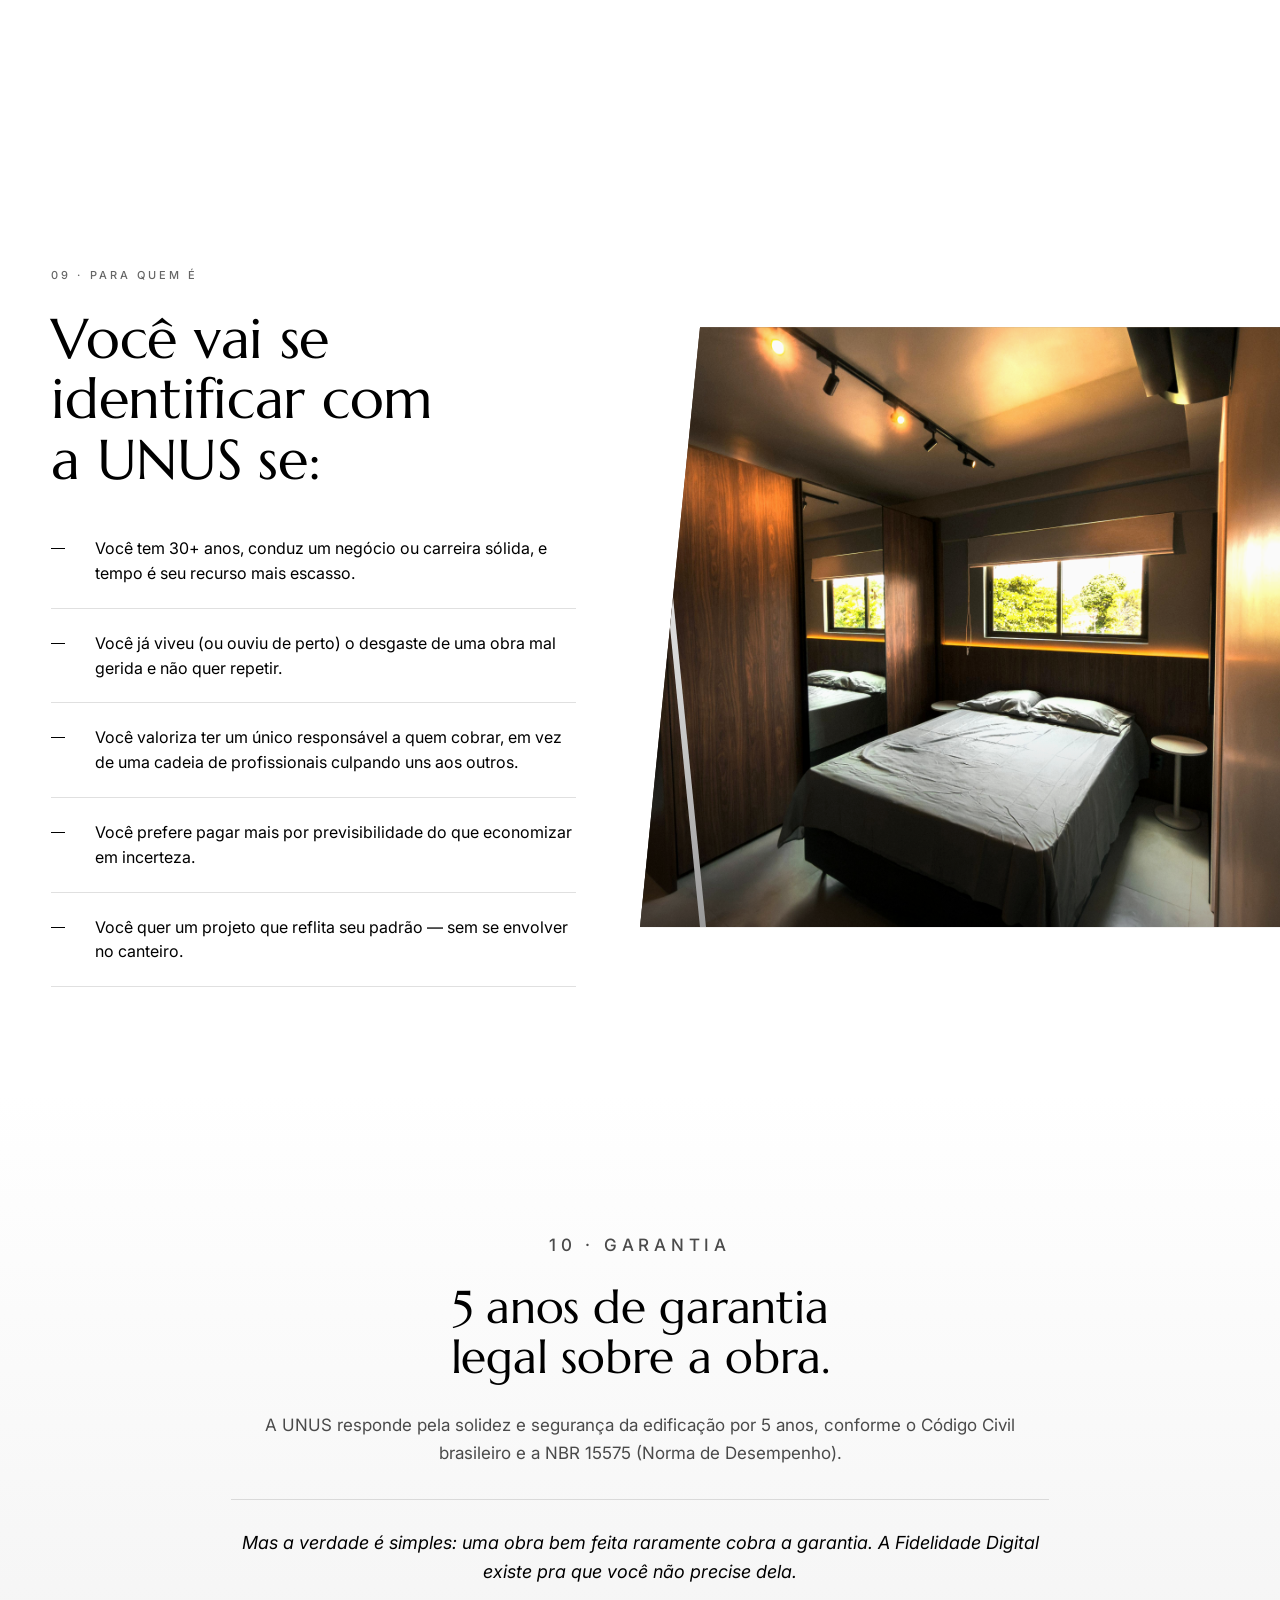
==== commit 15554f60: "header: force logo size and hide mobile menu on desktop (WP theme override)" ====
--- a/preview-elementor-template.html
+++ b/preview-elementor-template.html
@@ -2046,6 +2046,26 @@
     border: none !important;
     box-shadow: none !important;
   }
+}
+
+/* WP/Elementor override - logo: vencer .elementor img{height:auto} do tema */
+.brand--image .brand__logo,
+.e-con .site-header .brand__logo,
+header.site-header .brand__logo {
+  height: 114px !important;
+  width: auto !important;
+  max-width: none !important;
+}
+@media (max-width: 720px) {
+  .brand--image .brand__logo,
+  .e-con .site-header .brand__logo,
+  header.site-header .brand__logo { height: 96px !important; }
+}
+/* WP/Elementor override - desktop esconde menu mobile/hamburguer; mostra nav horizontal */
+@media (min-width: 721px) {
+  .site-header .mobile-menu,
+  .site-header .nav-toggle { display: none !important; }
+  .site-header .nav { display: flex !important; }
 }
 </style>
 <header class="site-header is-over-hero" id="siteHeader">
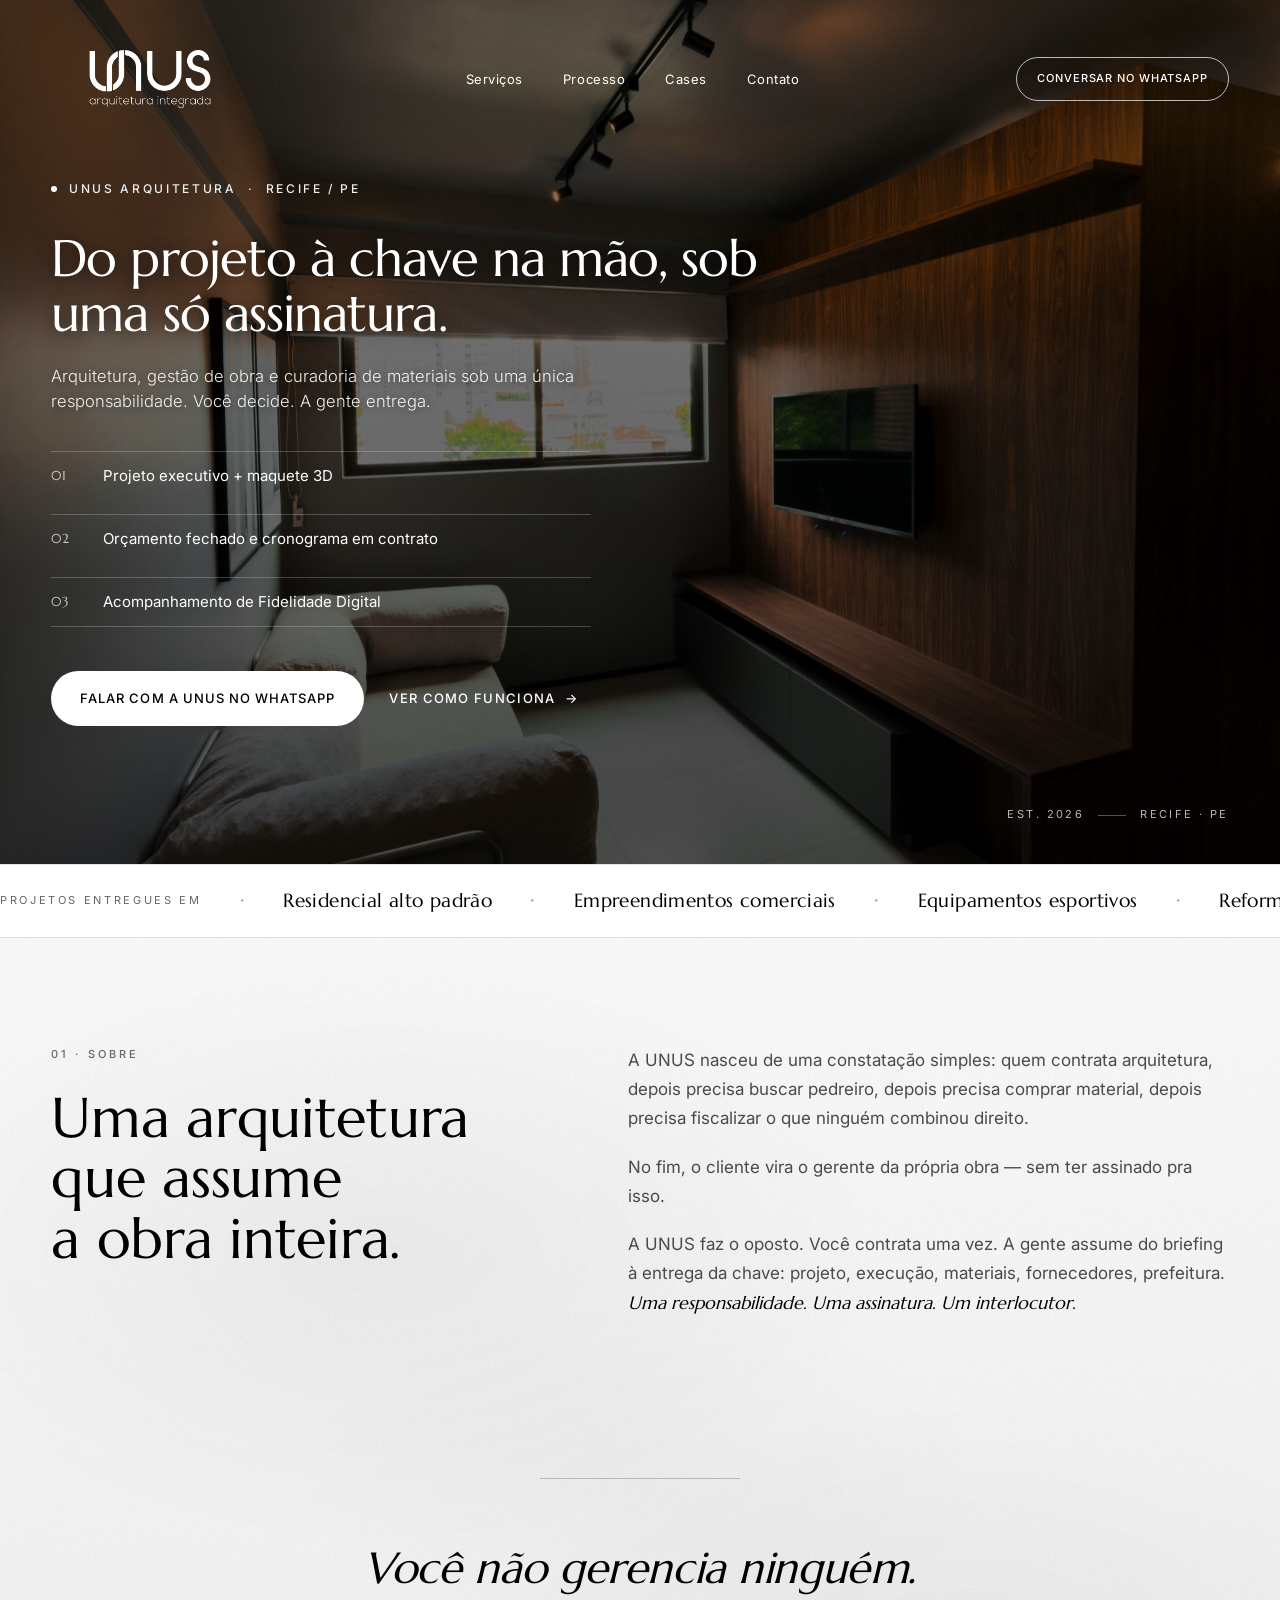
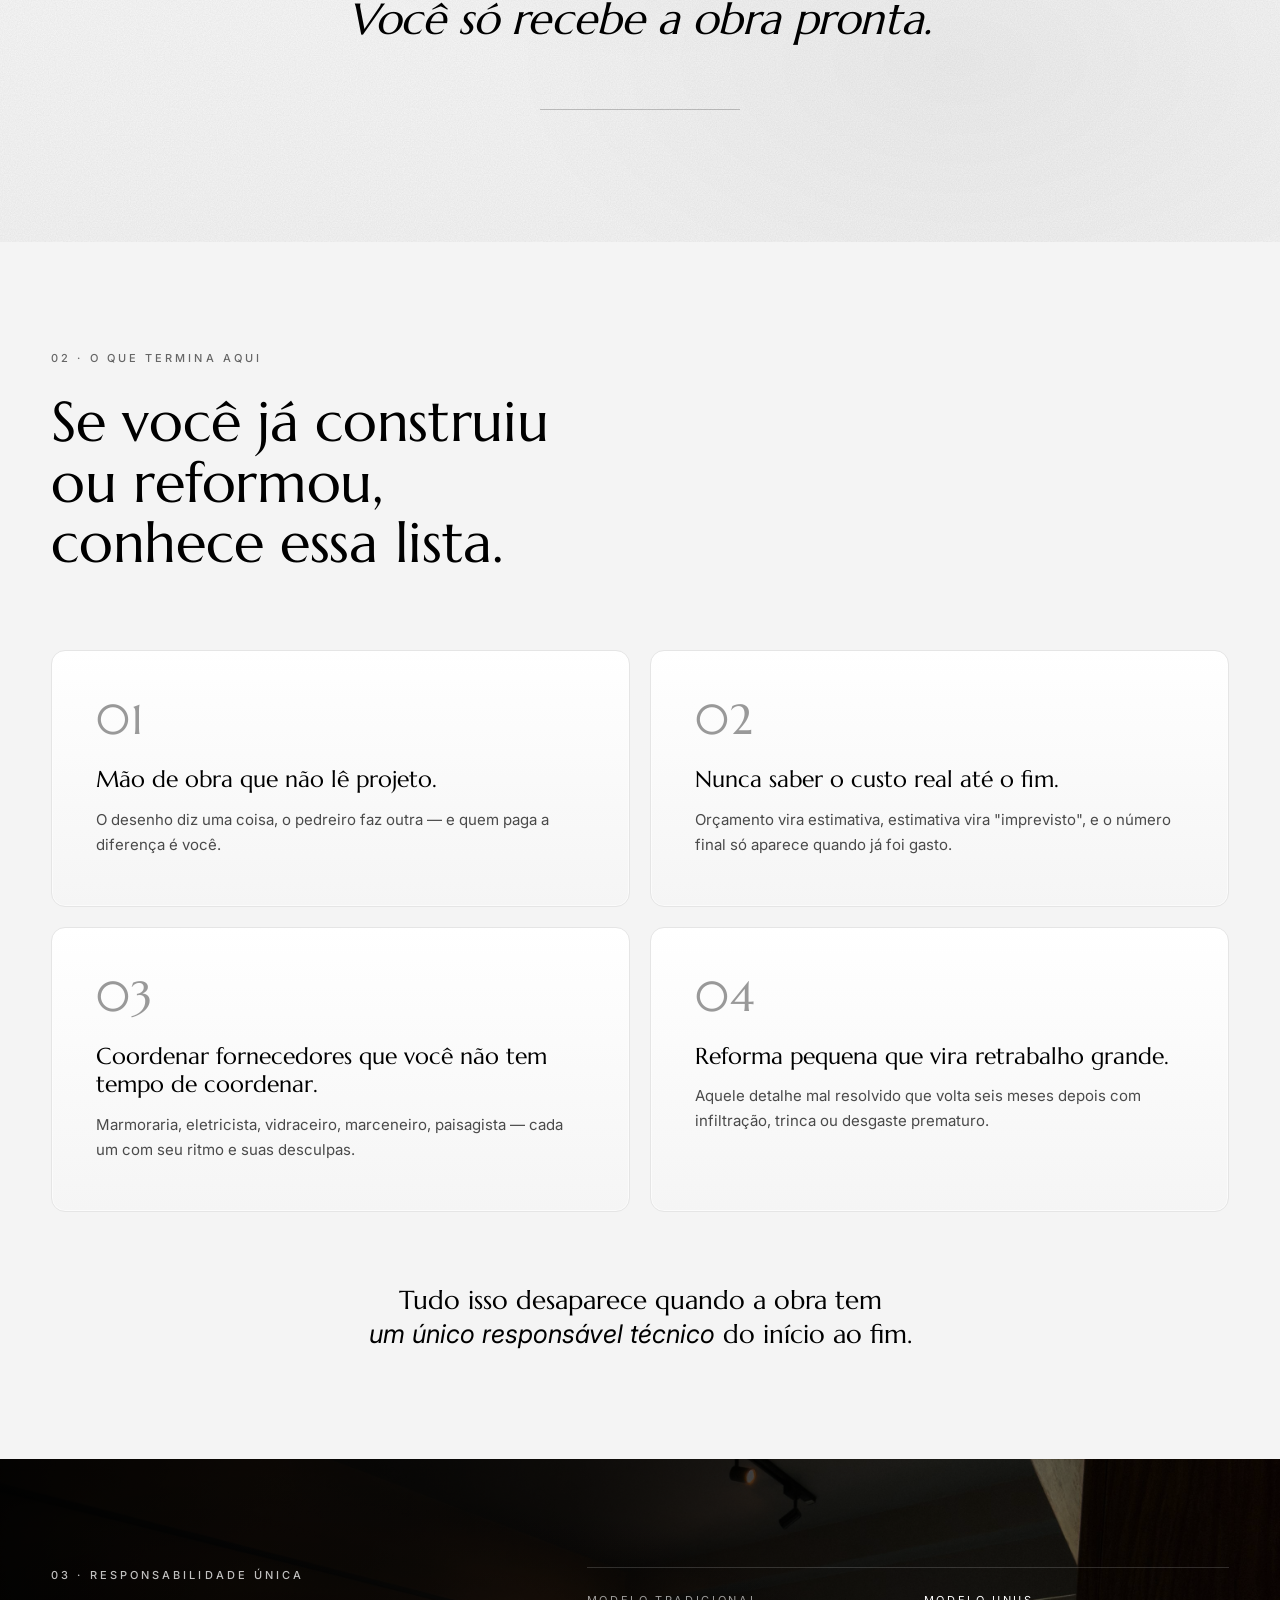
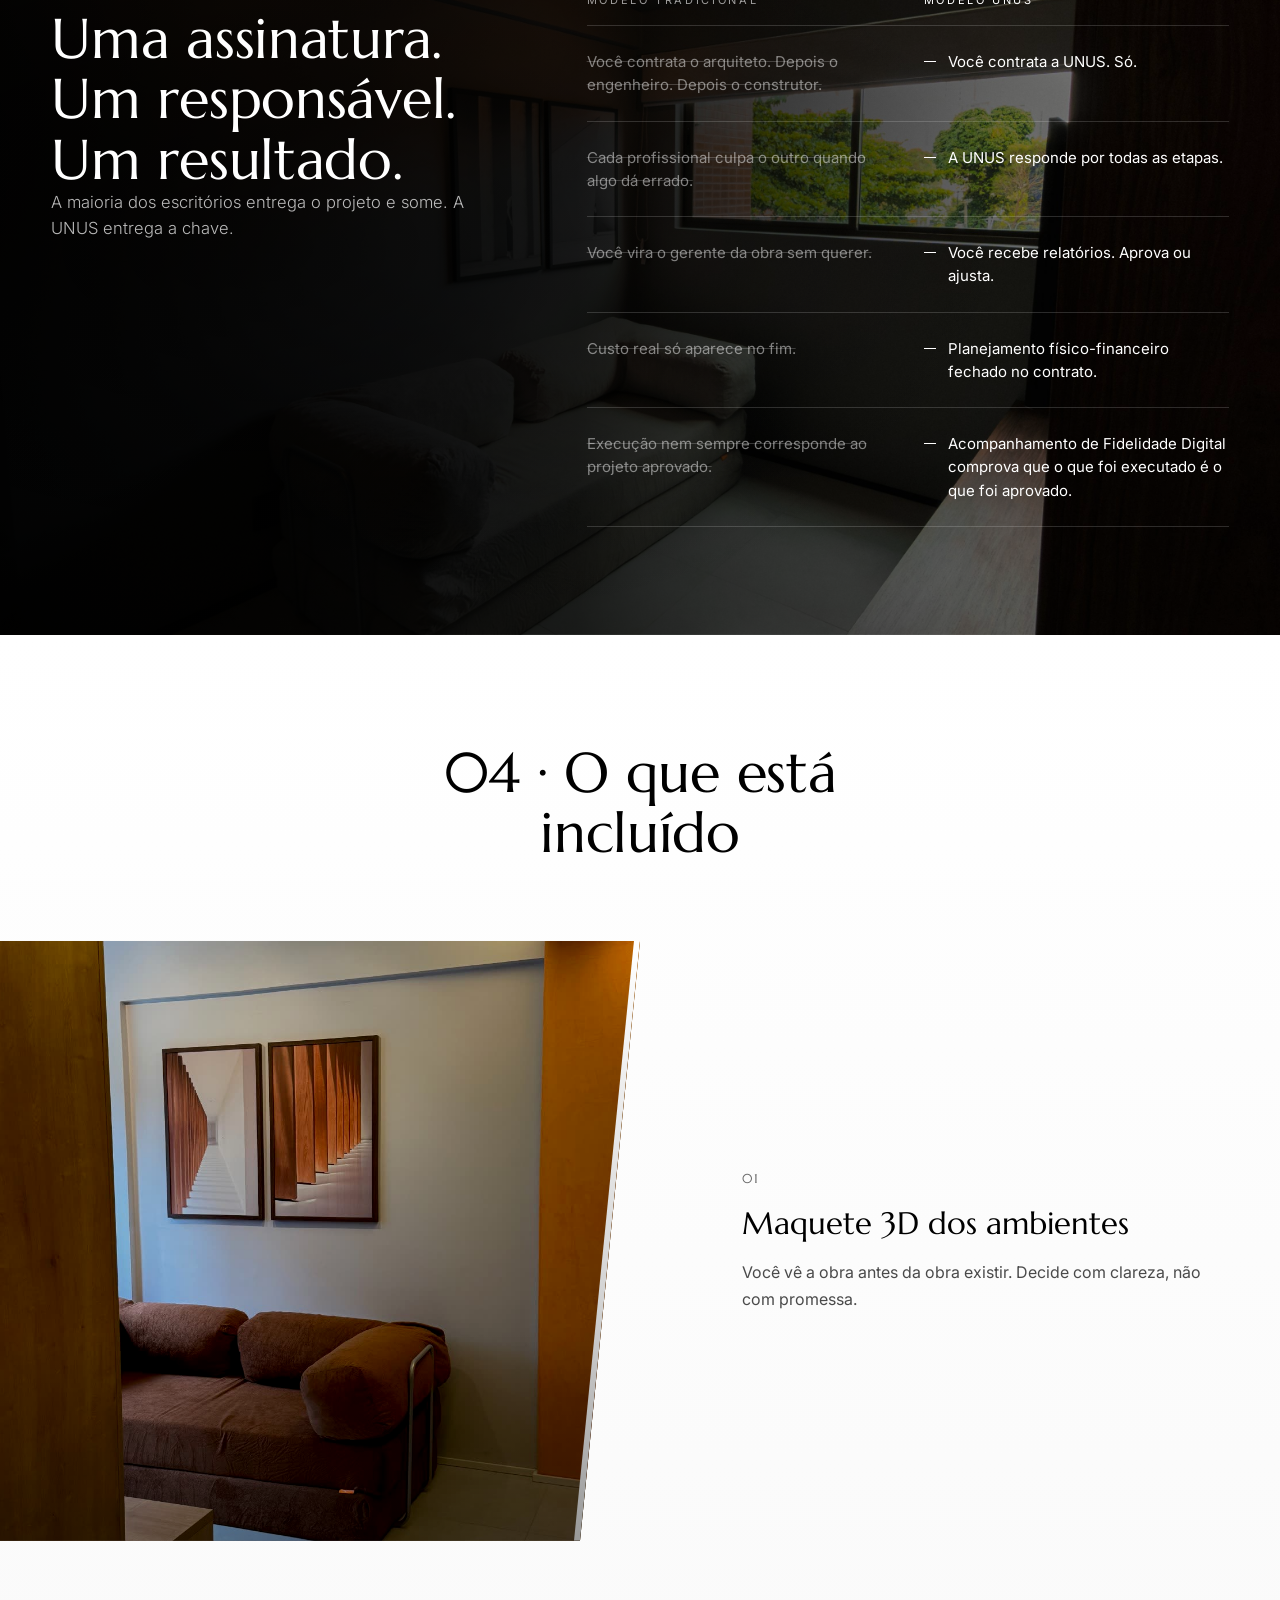
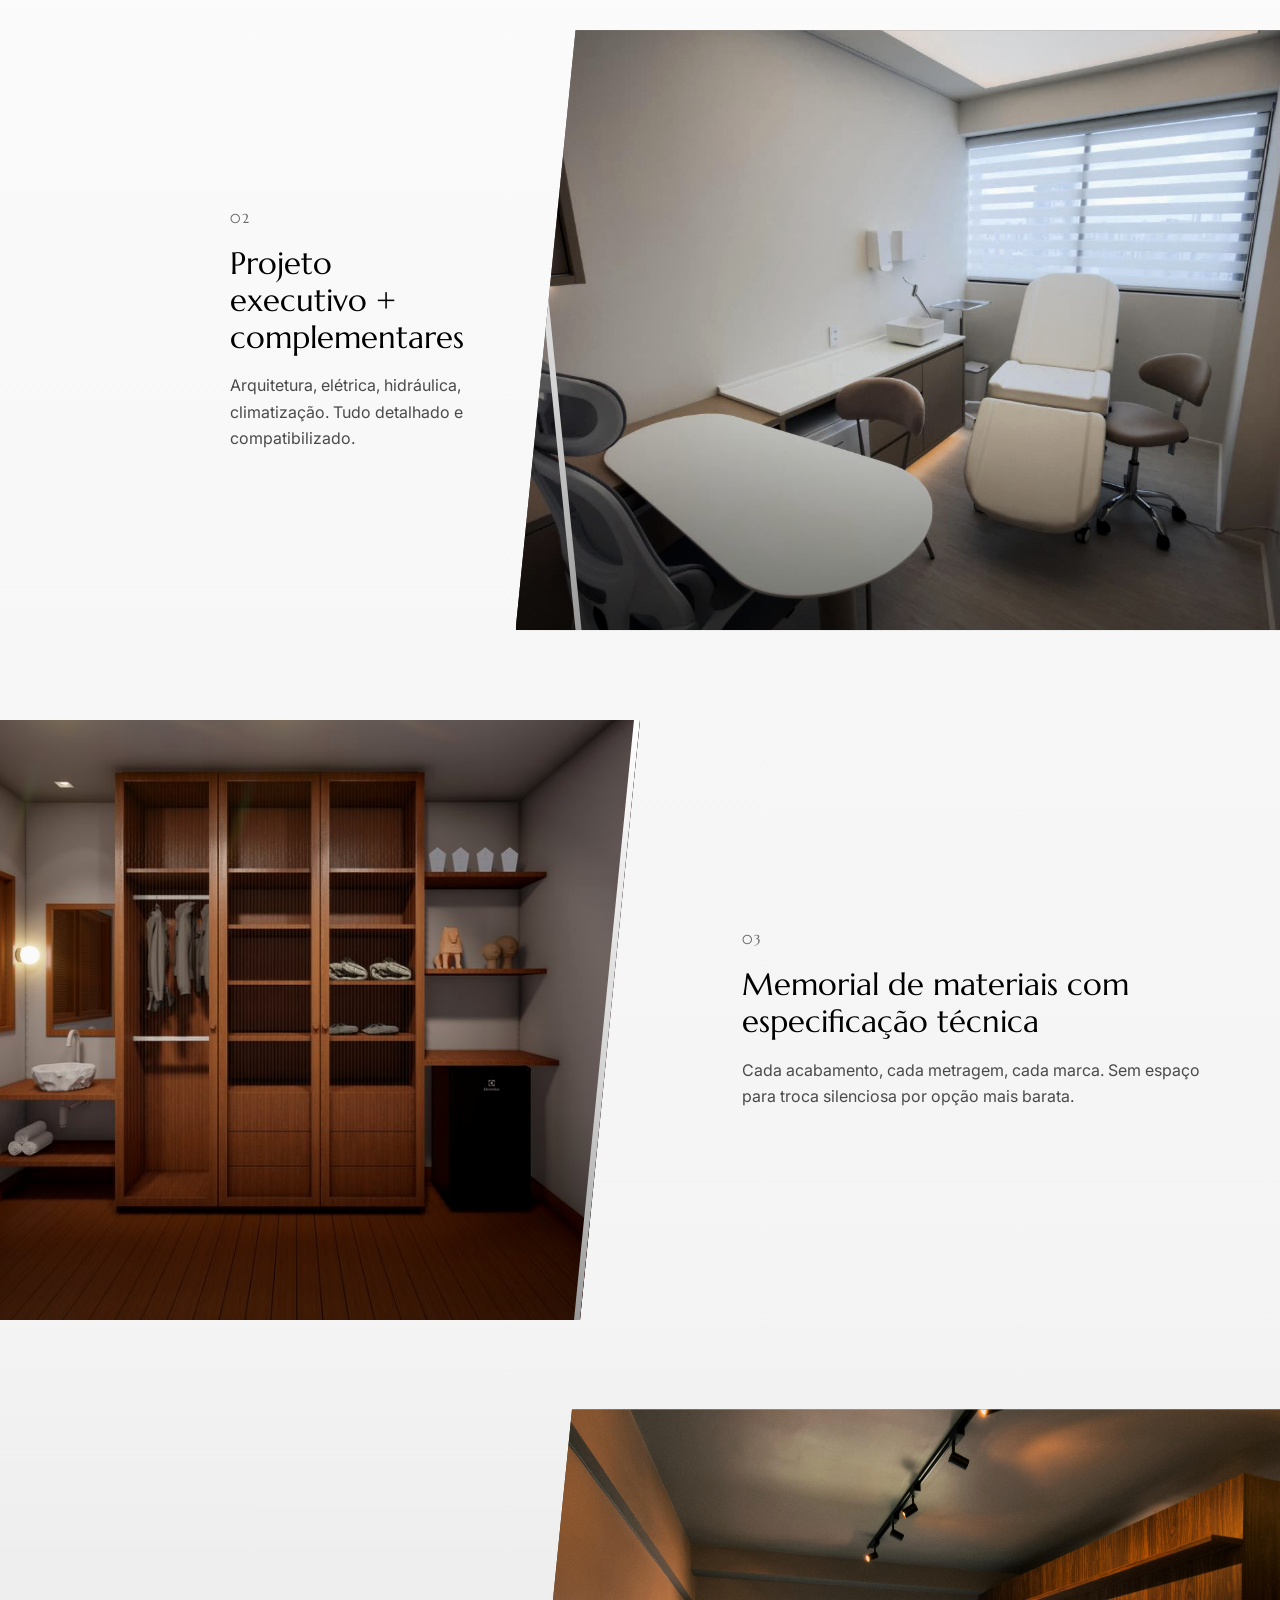
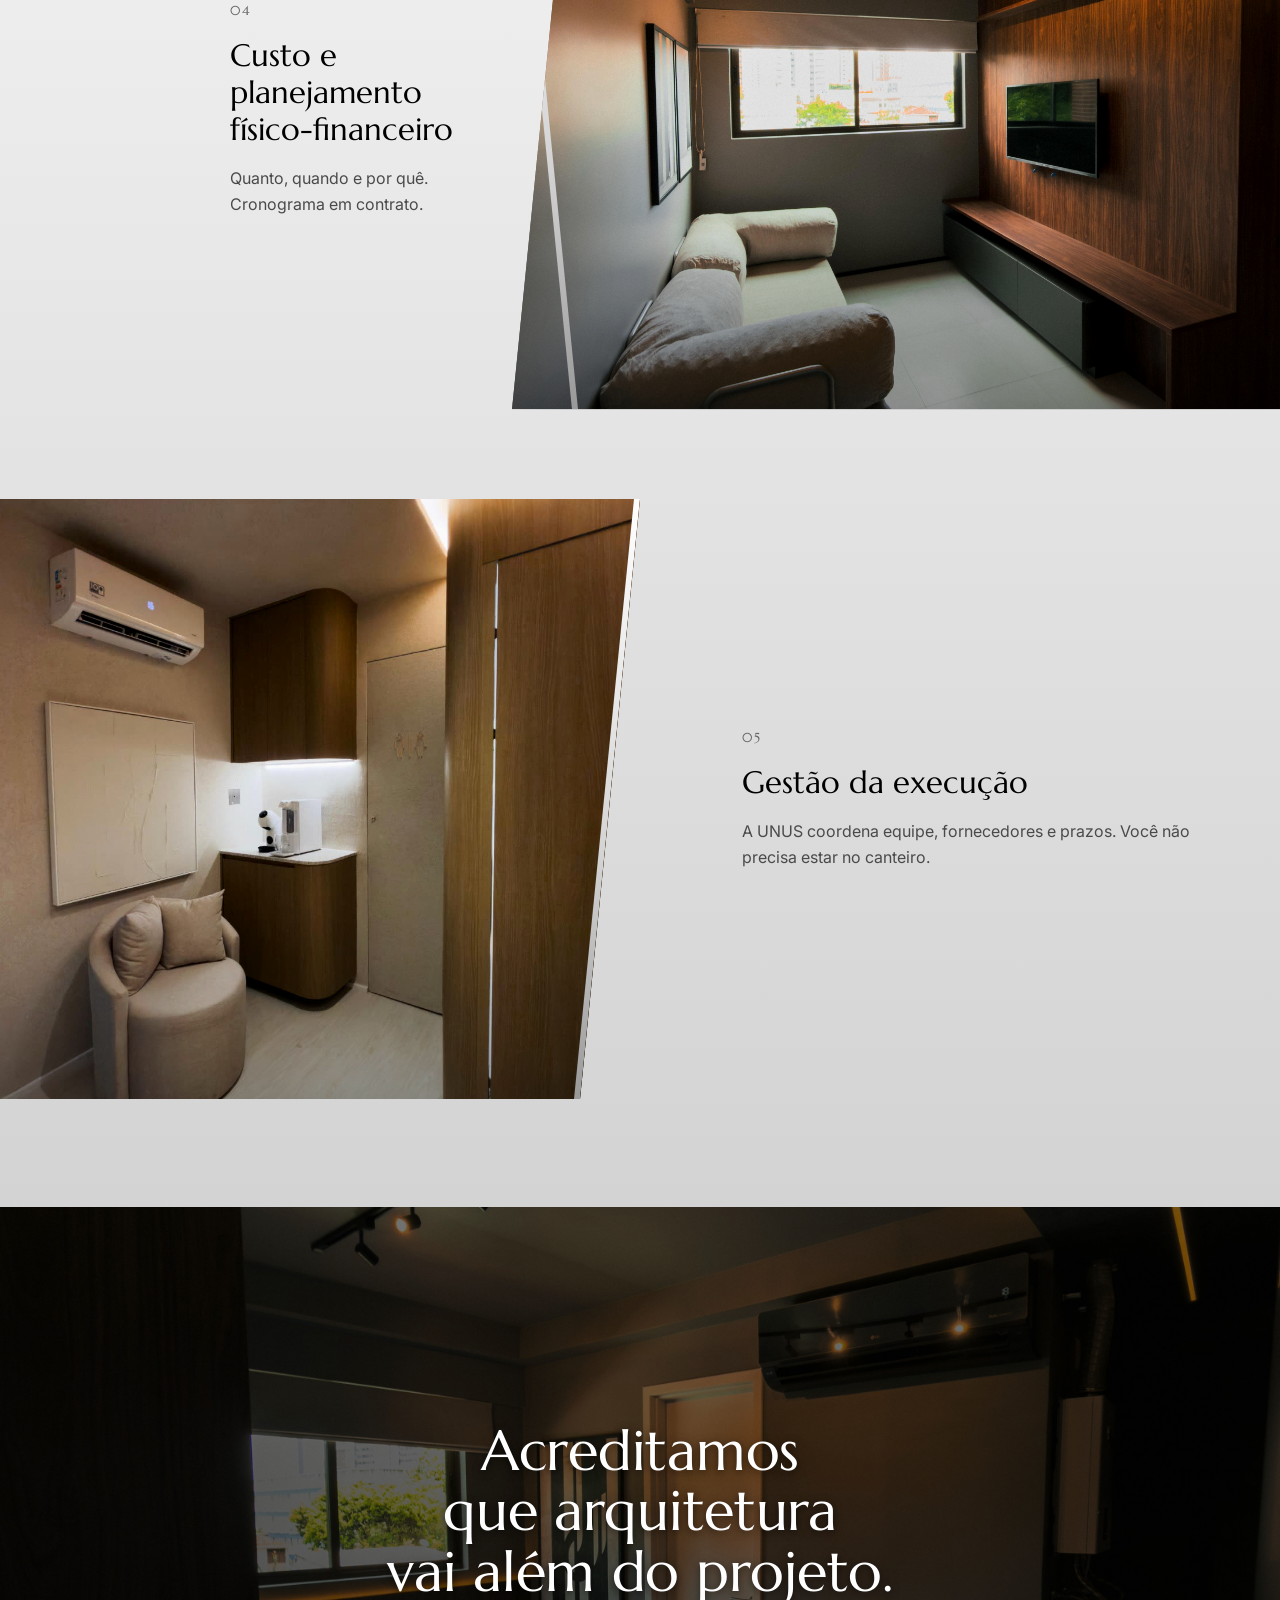
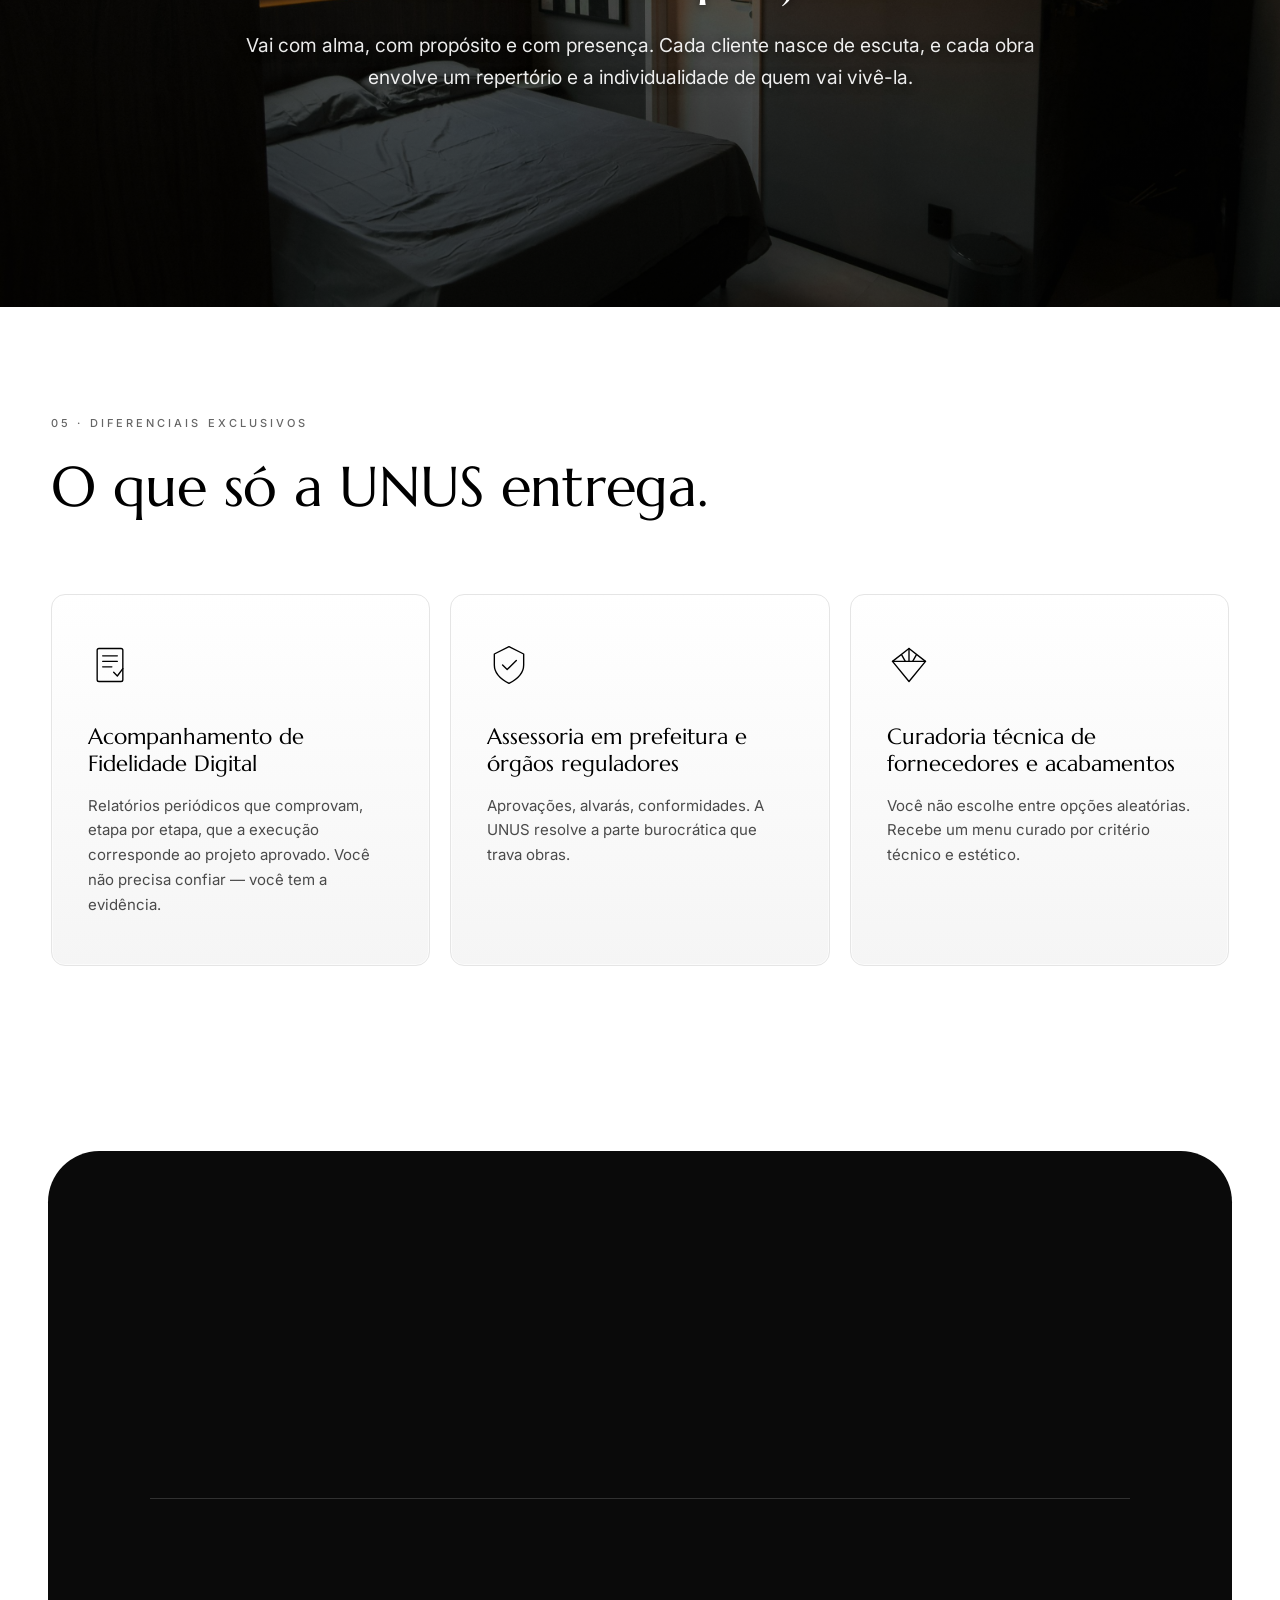
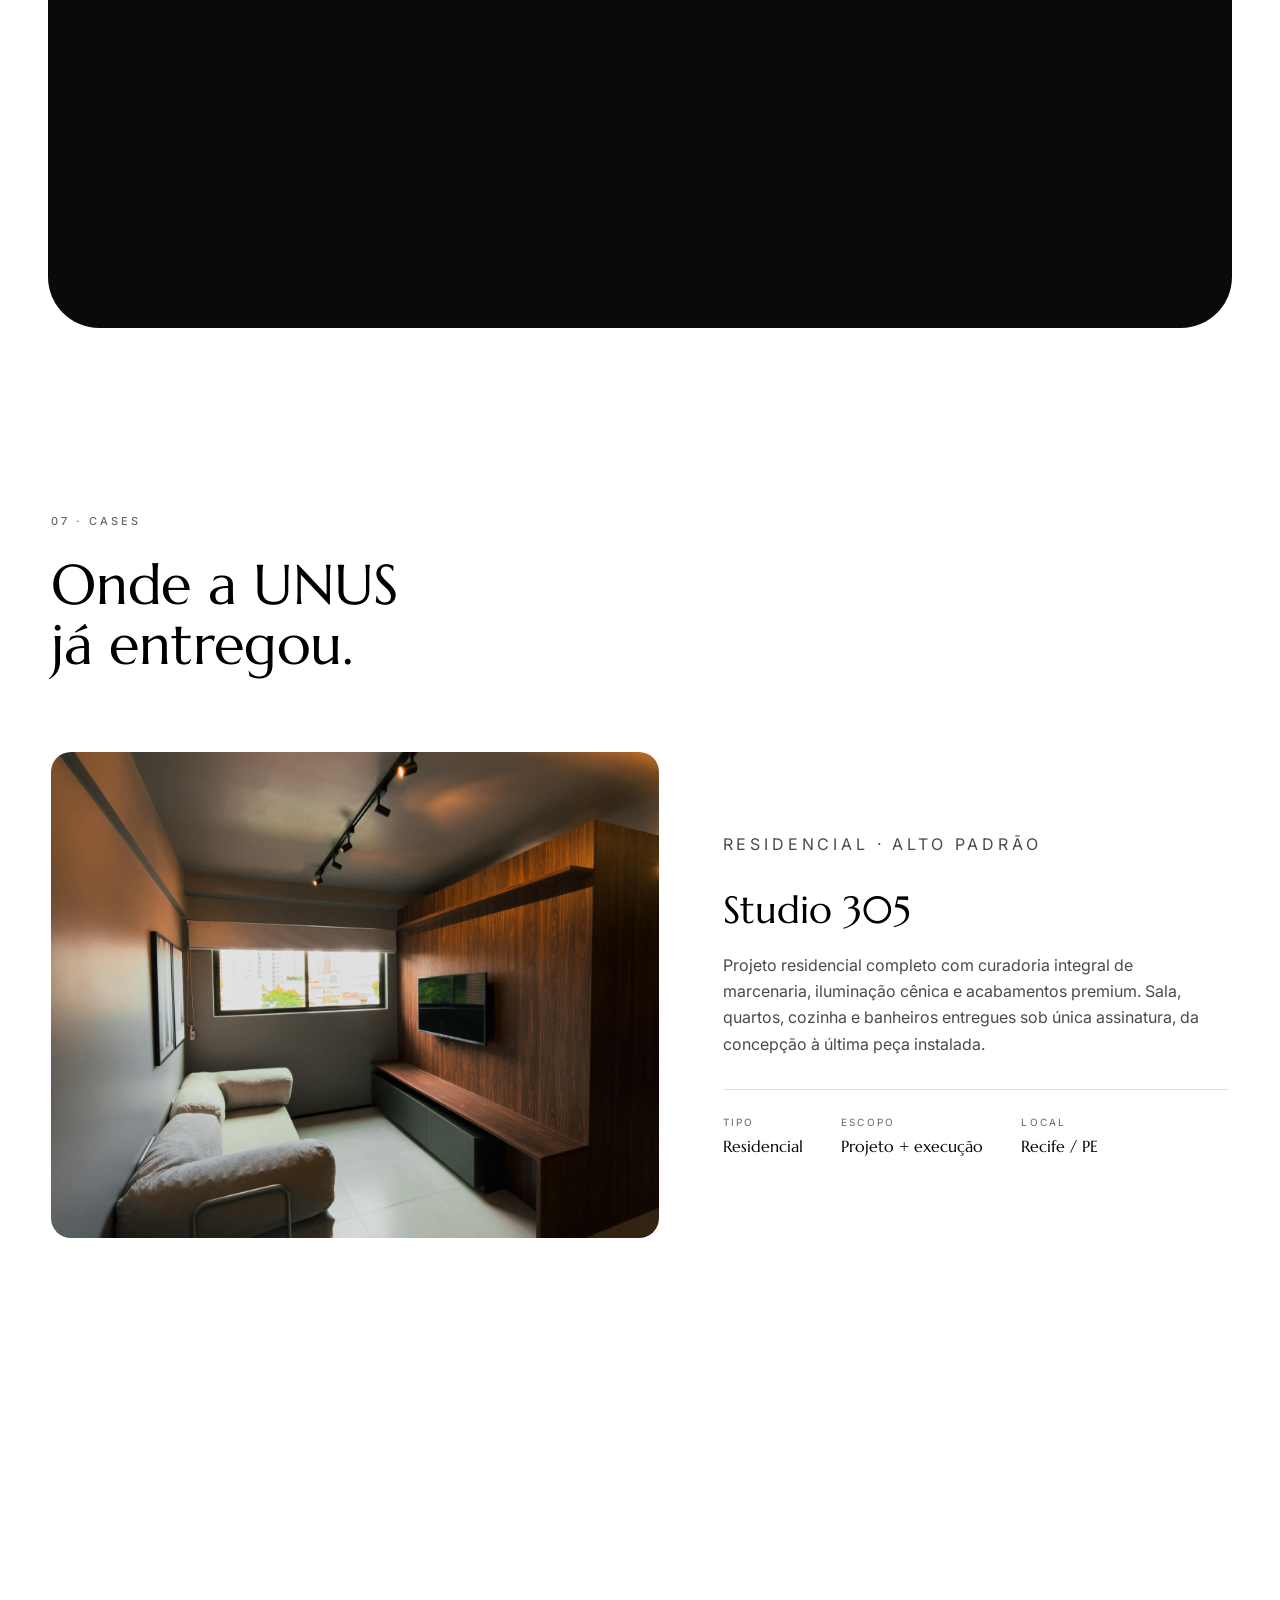
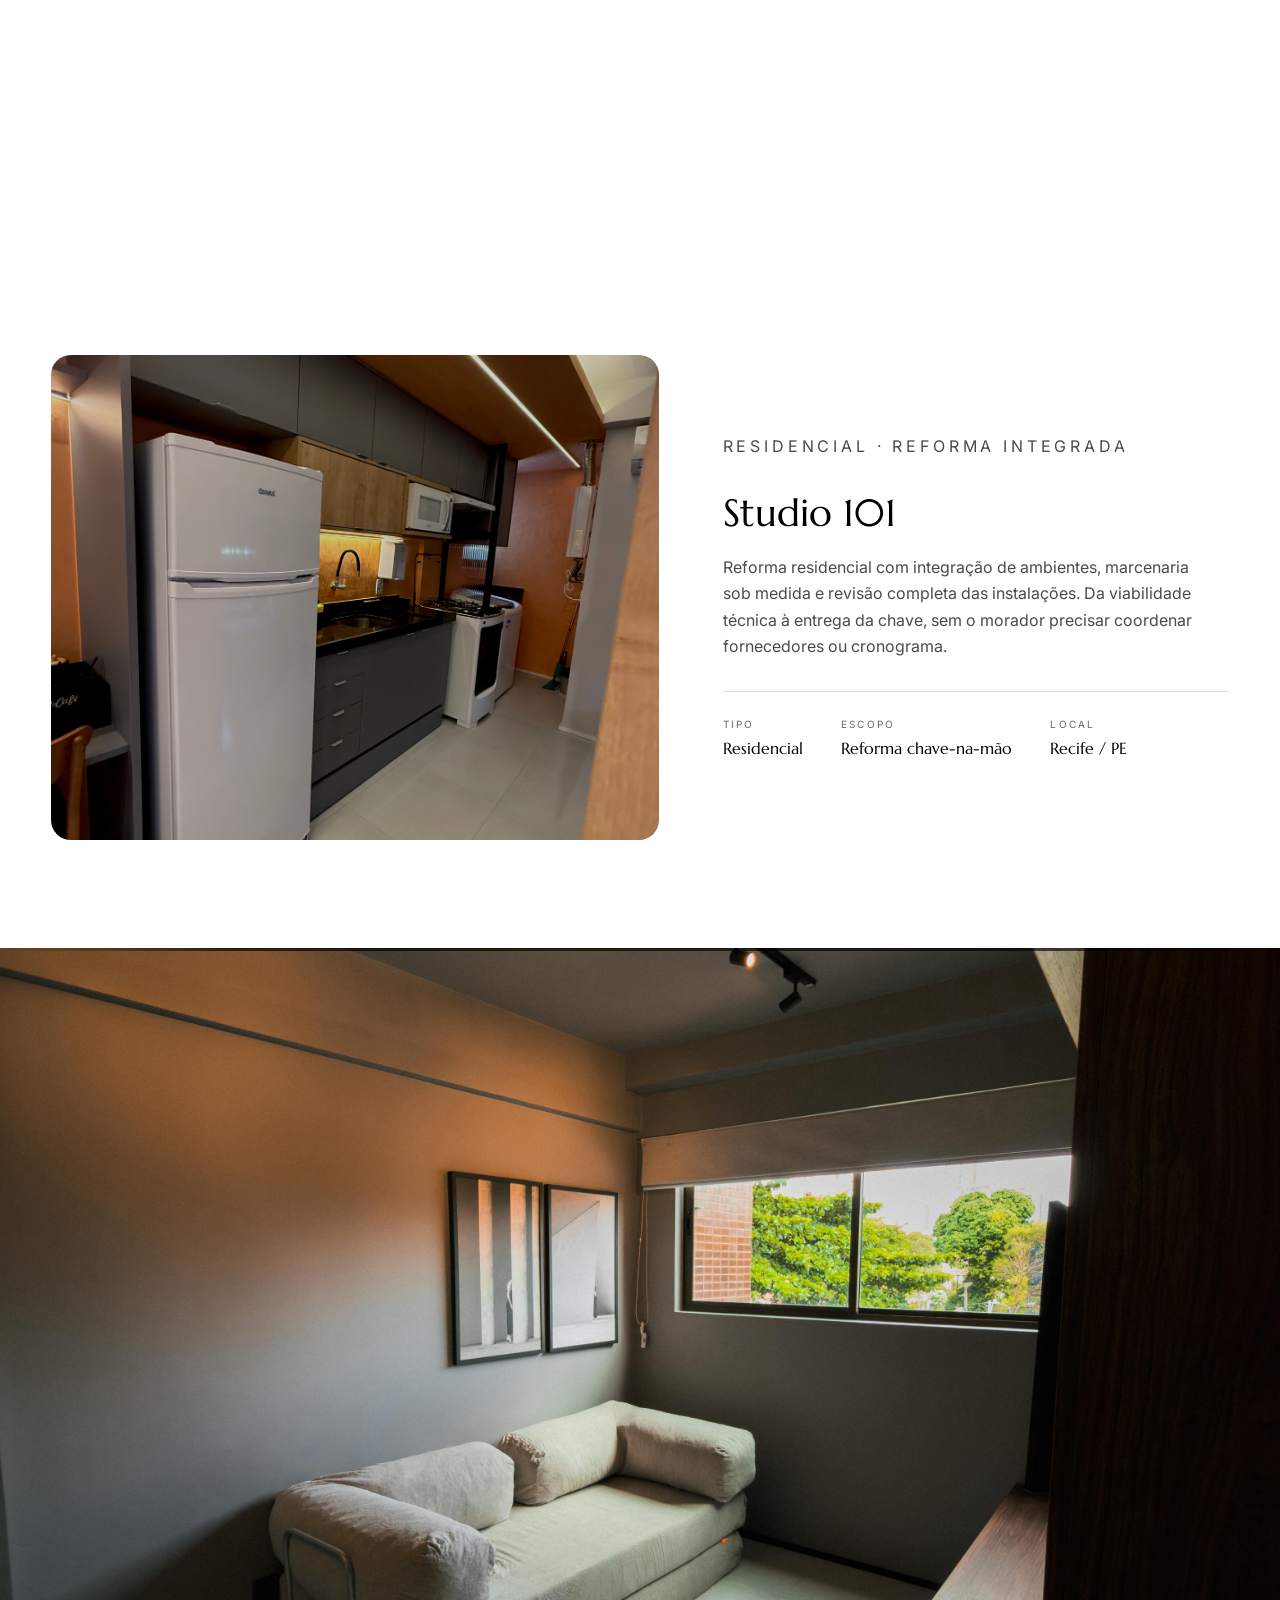
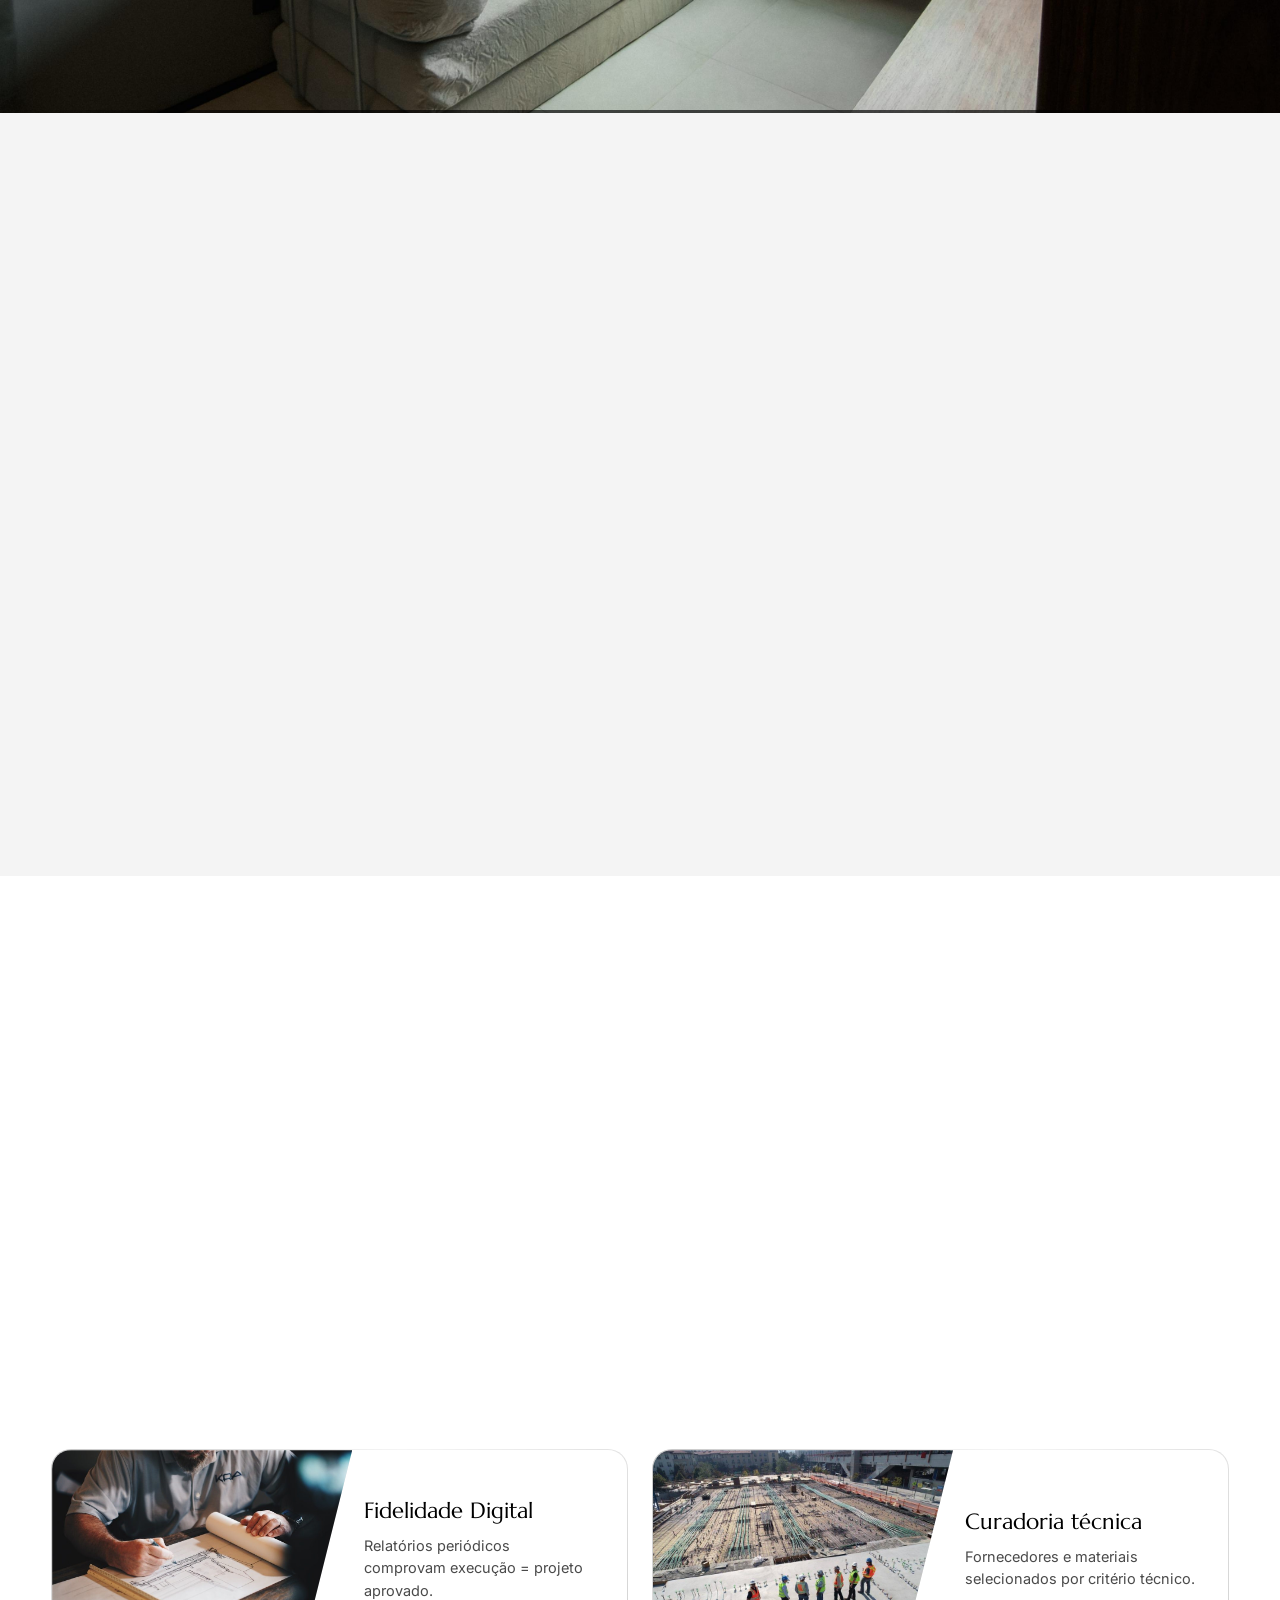
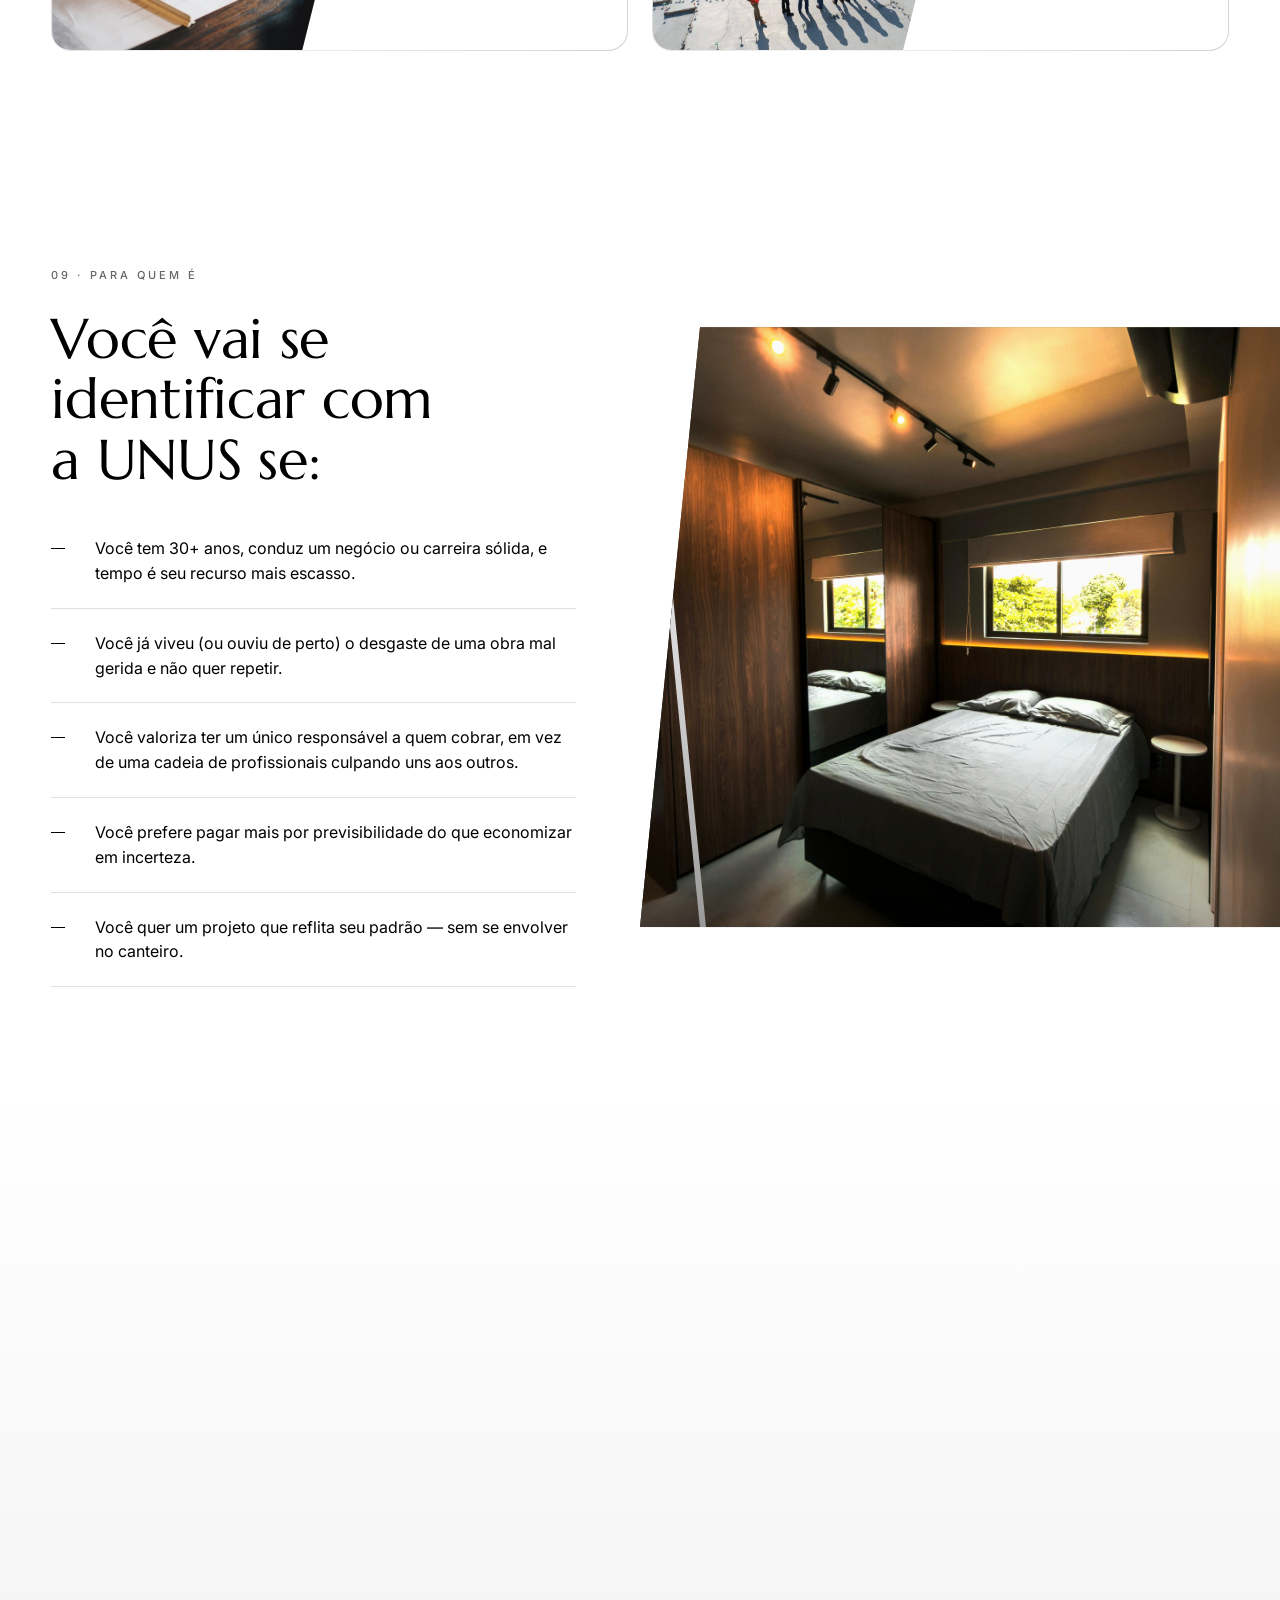
==== commit af5abbb1: "header: full-bleed background via 100vw, keep inner content boxed" ====
--- a/preview-elementor-template.html
+++ b/preview-elementor-template.html
@@ -2066,6 +2066,25 @@
   .site-header .mobile-menu,
   .site-header .nav-toggle { display: none !important; }
   .site-header .nav { display: flex !important; }
+}
+
+/* WP/Elementor override - FULL-BLEED do FUNDO do header (so o .site-header, NAO o .header__inner) */
+/* No Elementor o .e-con/.e-con-inner cria containing block e prende o fixed ao max-width do container; */
+/* forcamos 100vw centralizado pra o fundo (transparente e .is-scrolled branco) cobrir ponta a ponta. */
+.e-con .site-header,
+header.site-header {
+  left: 50% !important;
+  right: auto !important;
+  width: 100vw !important;
+  max-width: 100vw !important;
+  margin-left: -50vw !important;
+}
+.e-con > .e-con-inner:has(> .elementor-widget-html .site-header),
+.e-con:has(.site-header) > .e-con-inner {
+  max-width: 100% !important;
+  padding-left: 0 !important;
+  padding-right: 0 !important;
+  overflow-x: clip;
 }
 </style>
 <header class="site-header is-over-hero" id="siteHeader">
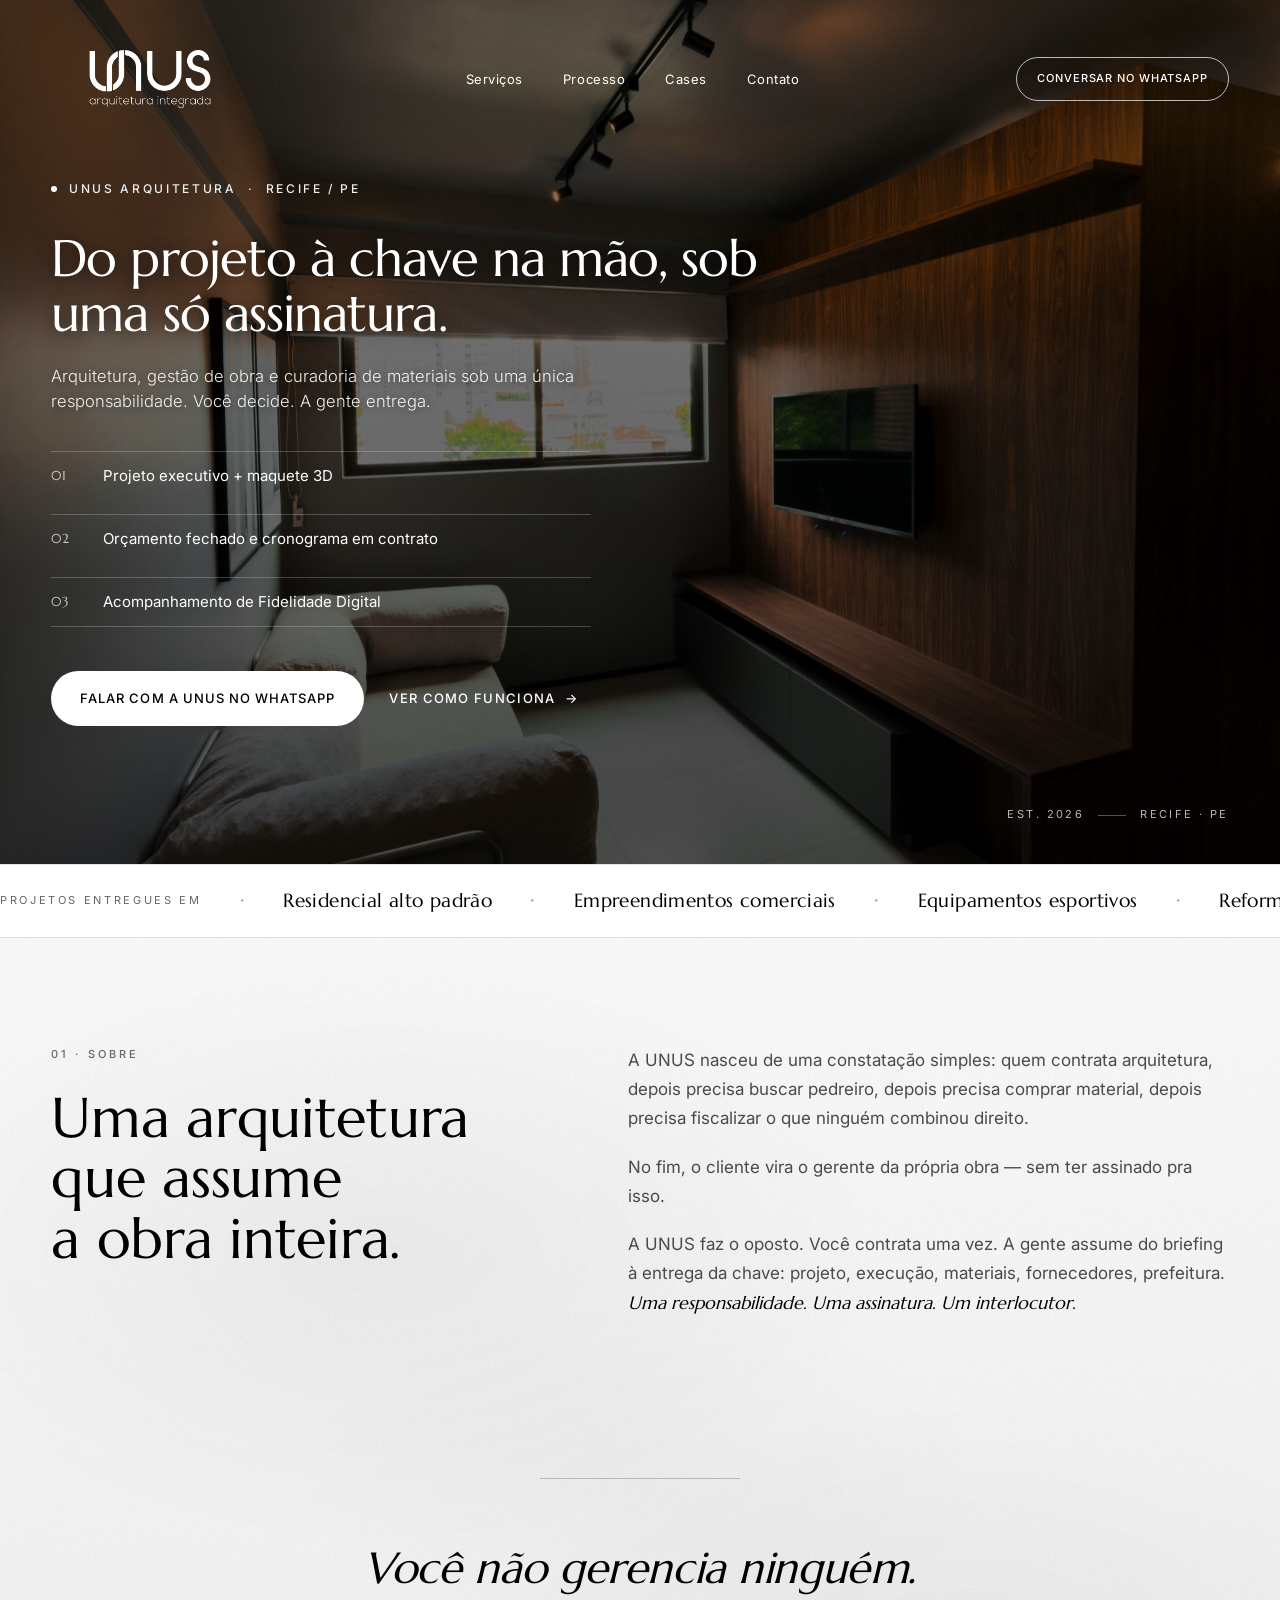
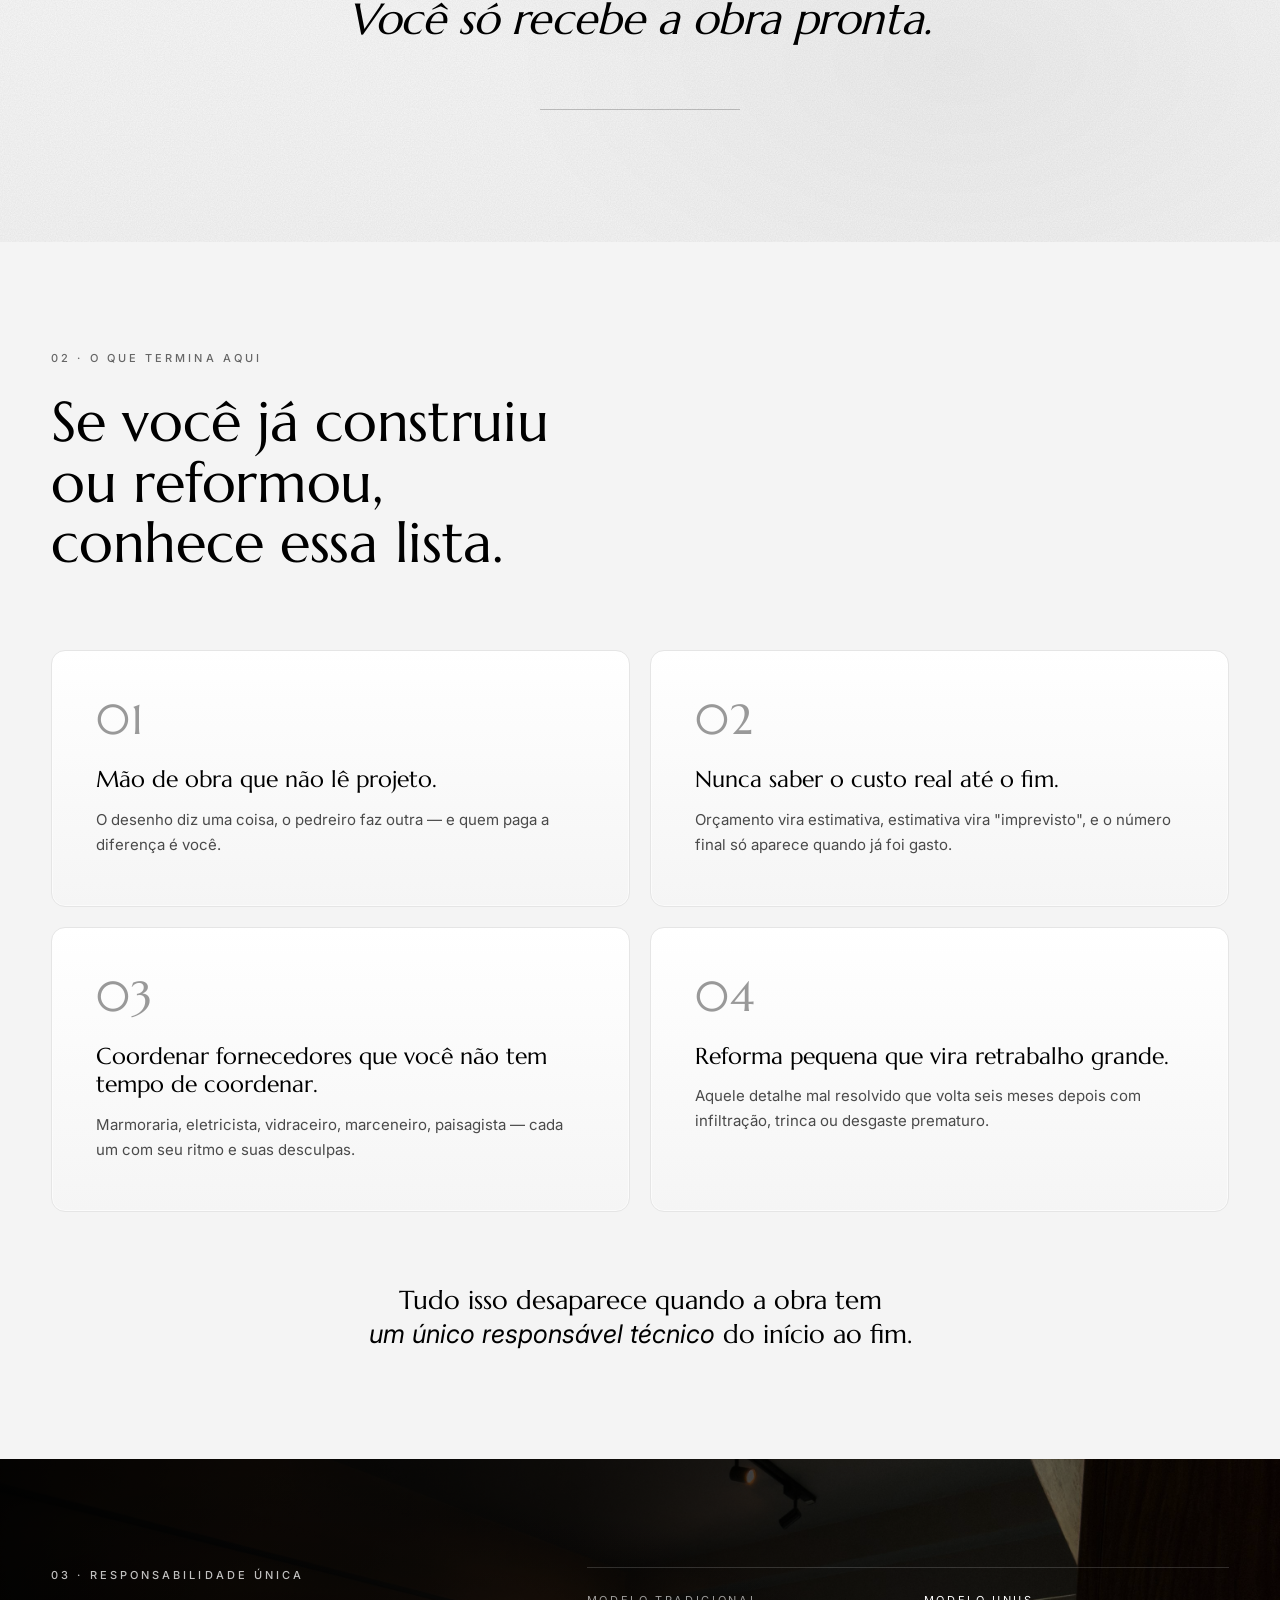
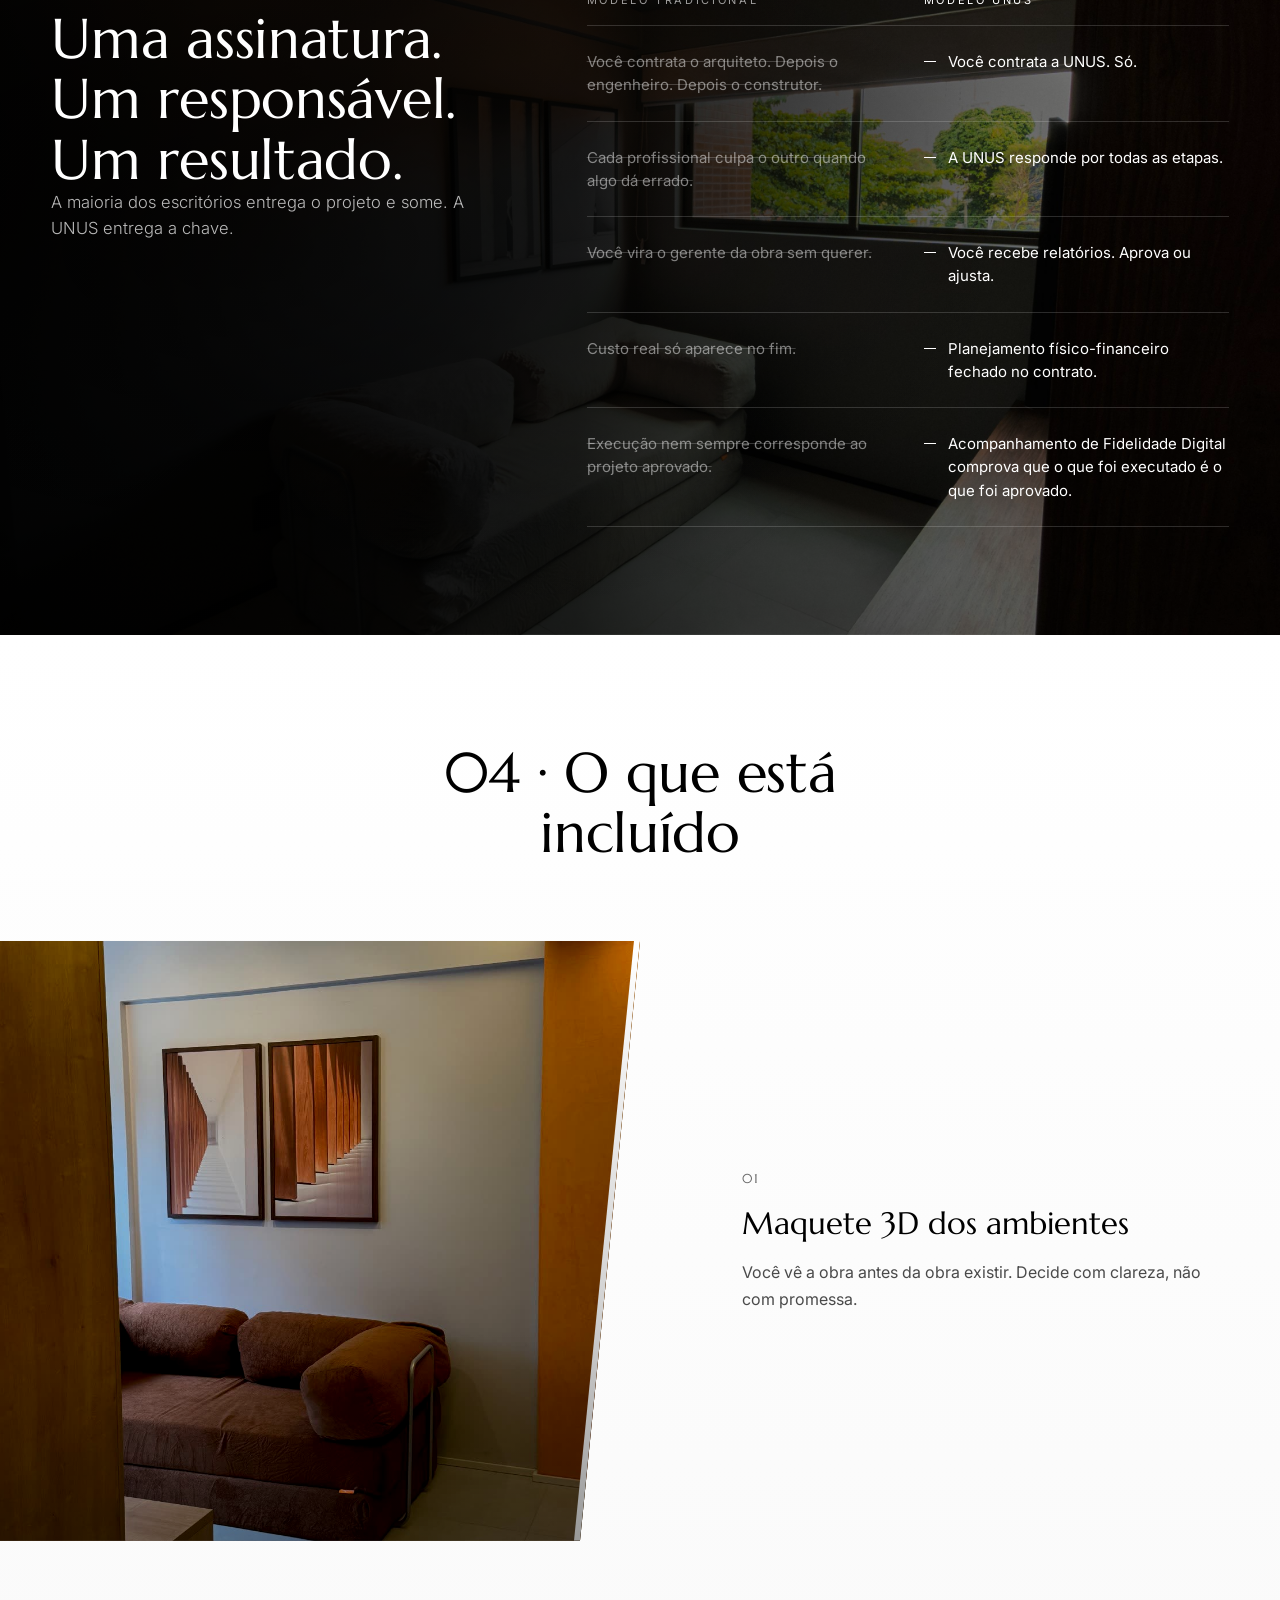
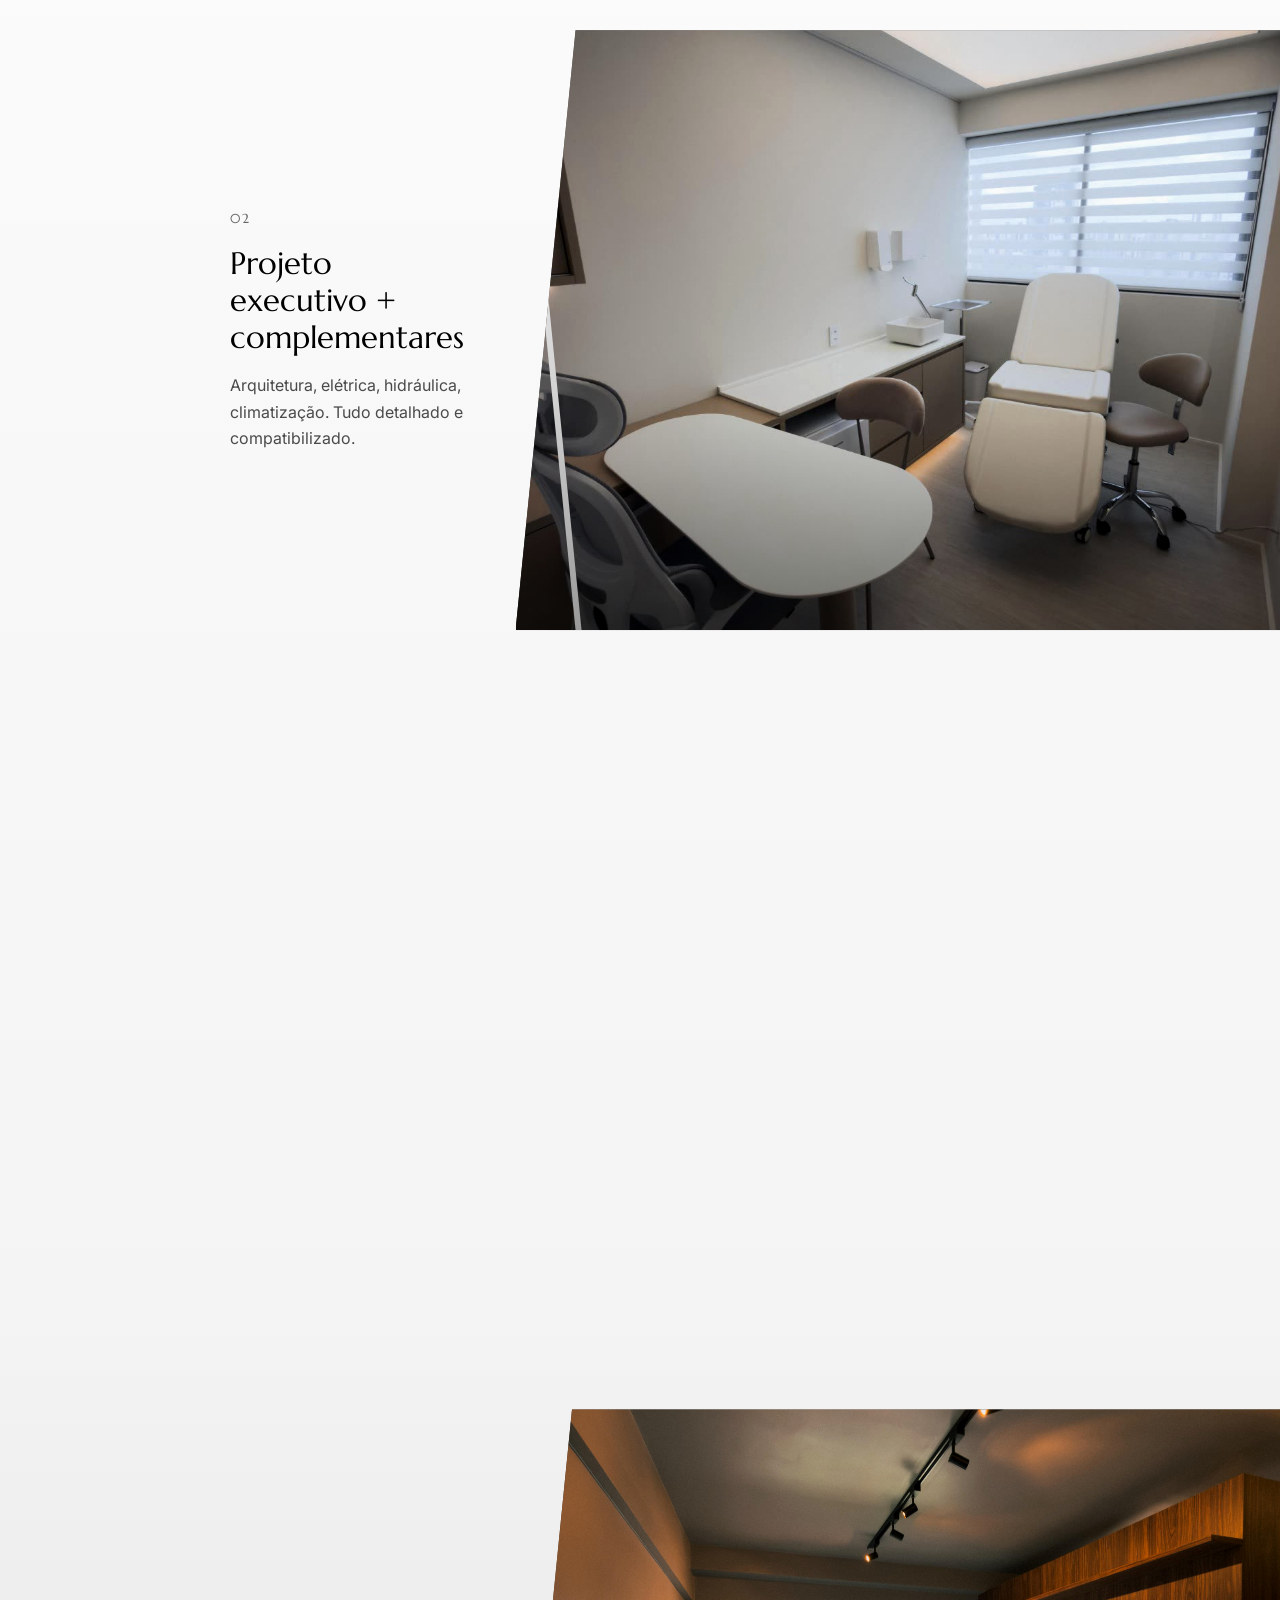
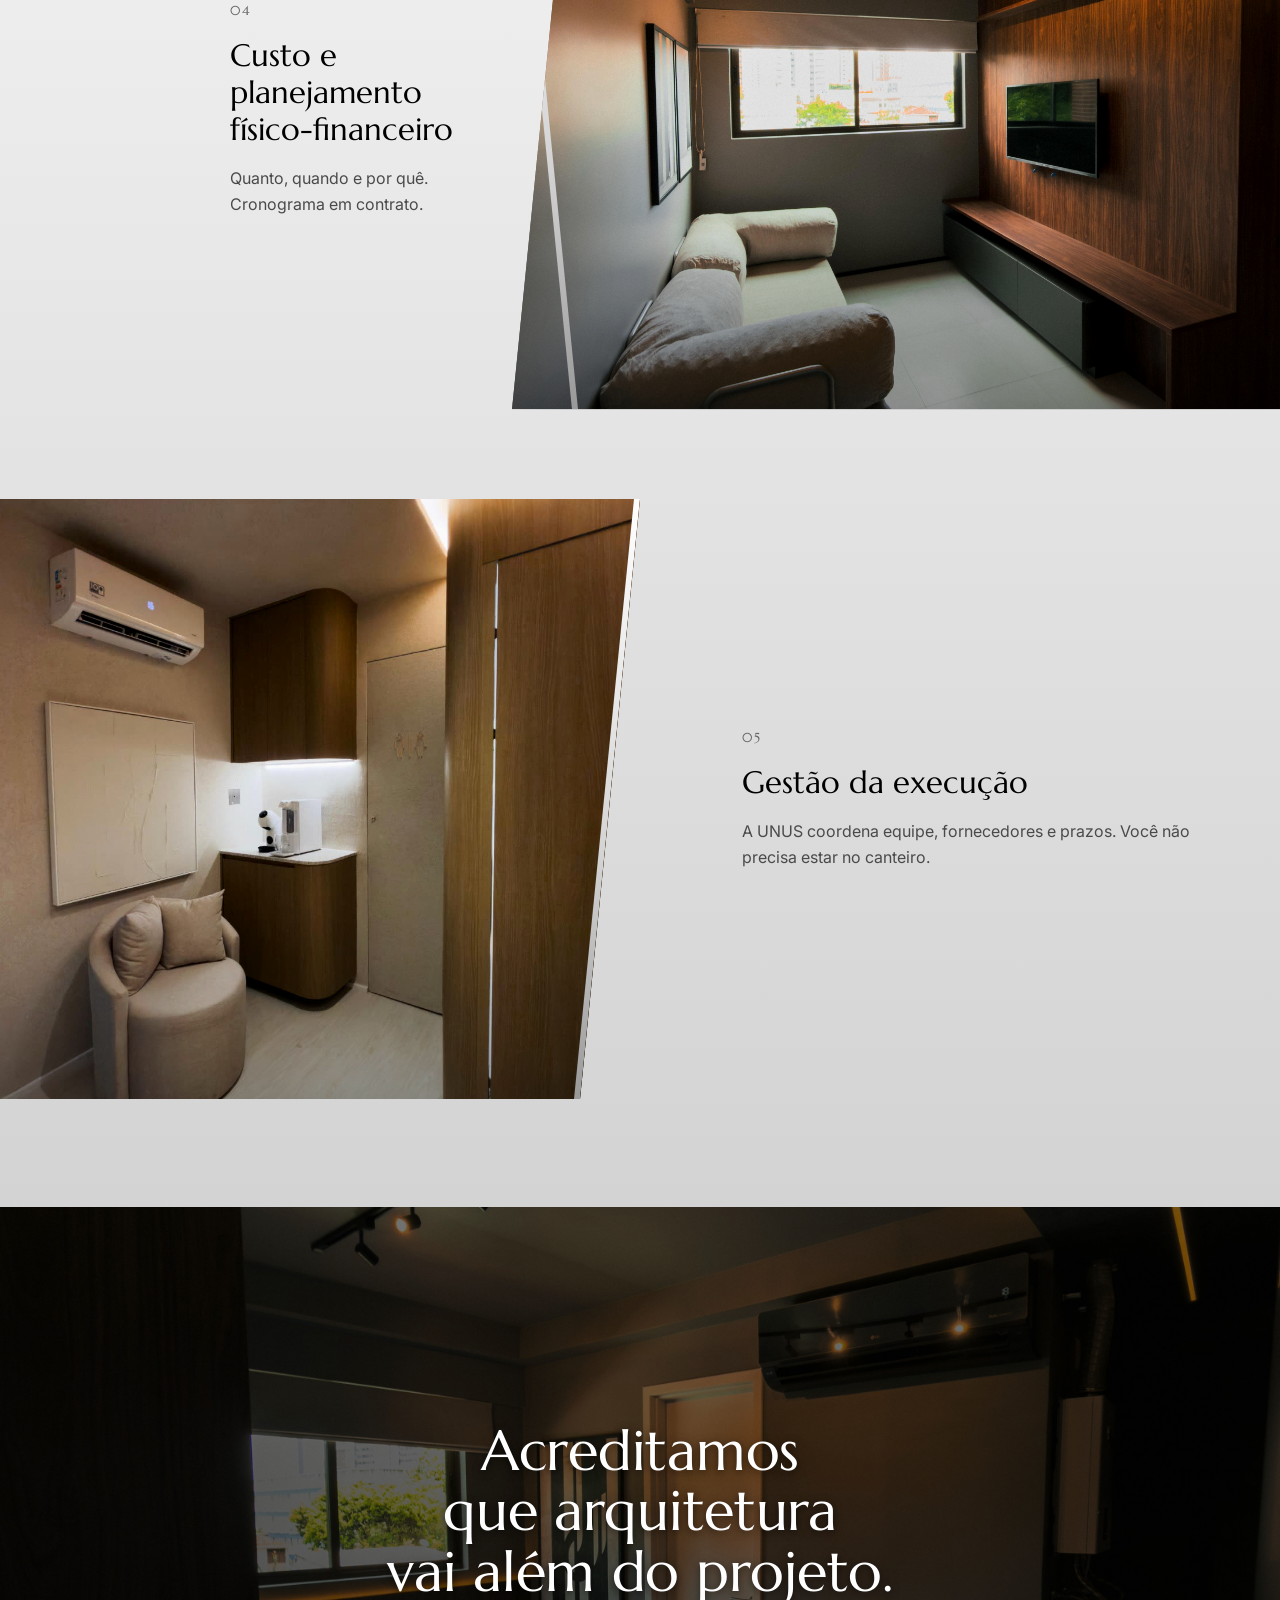
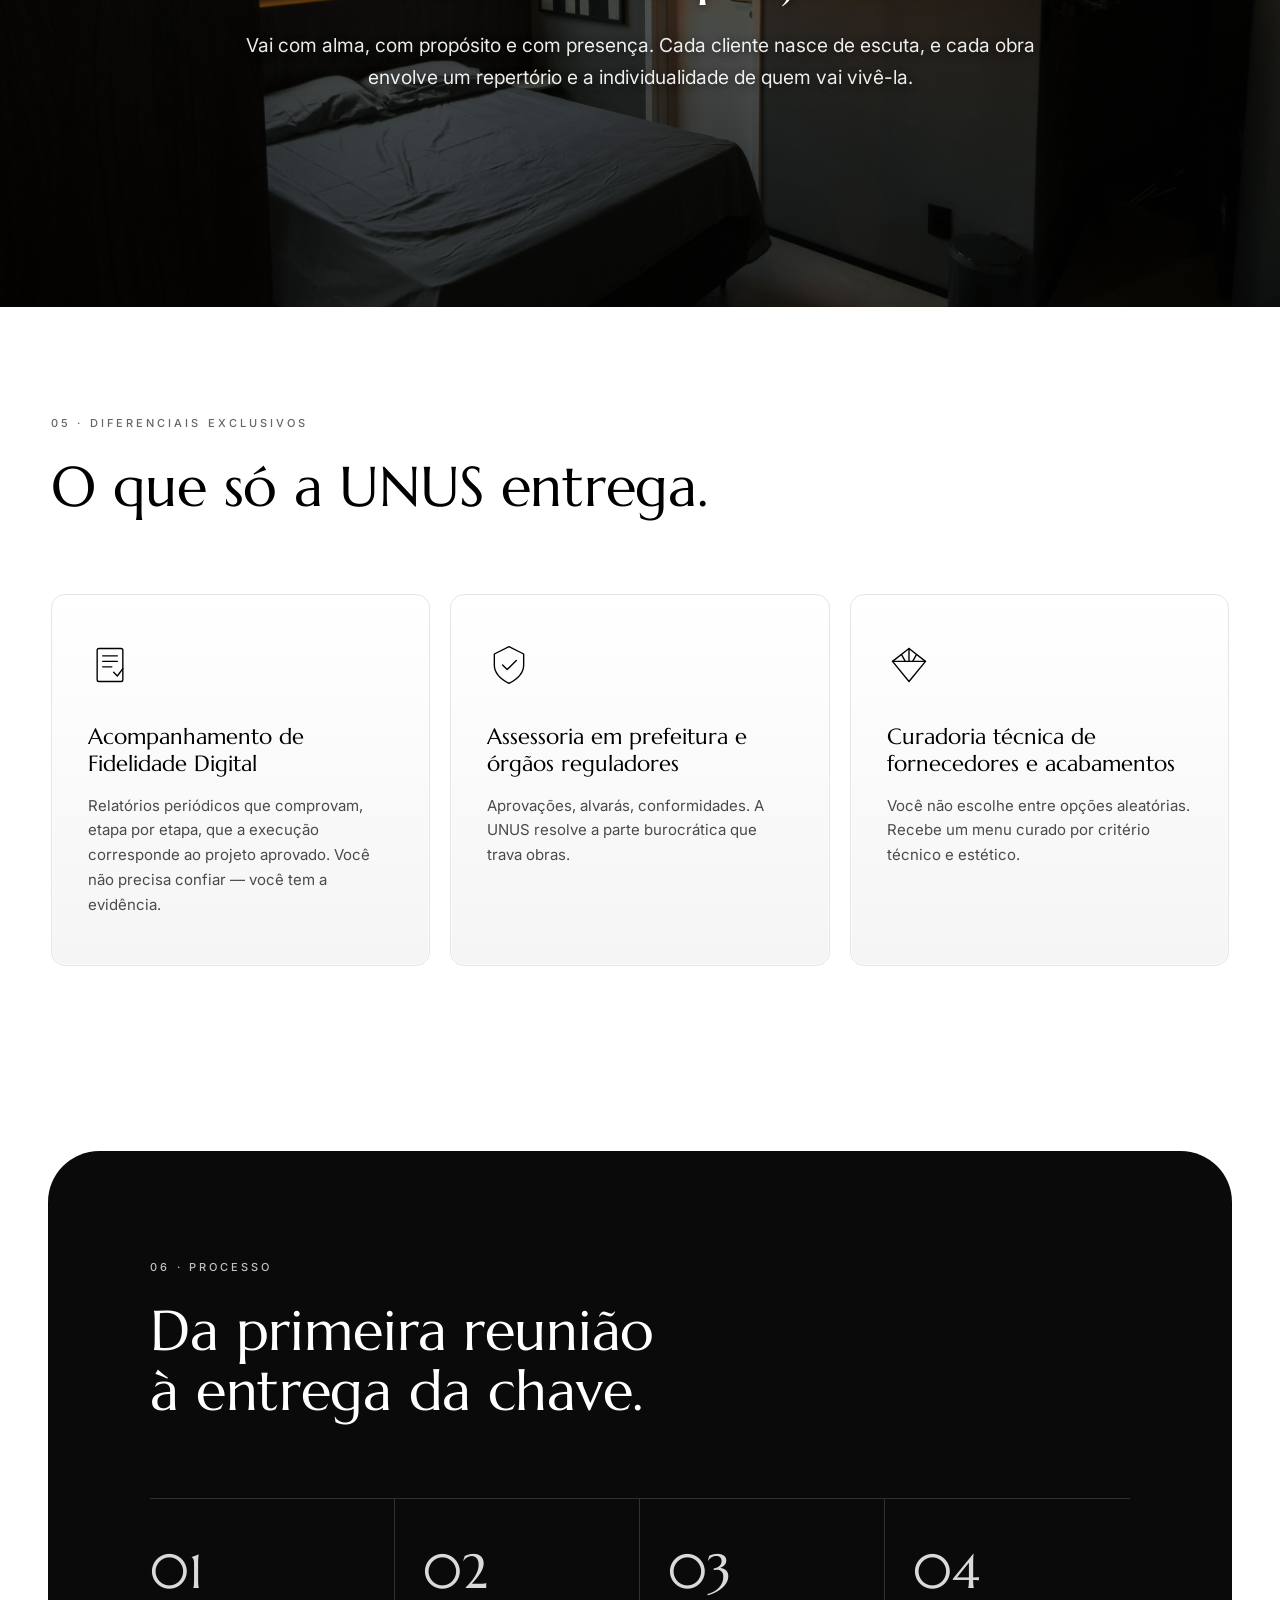
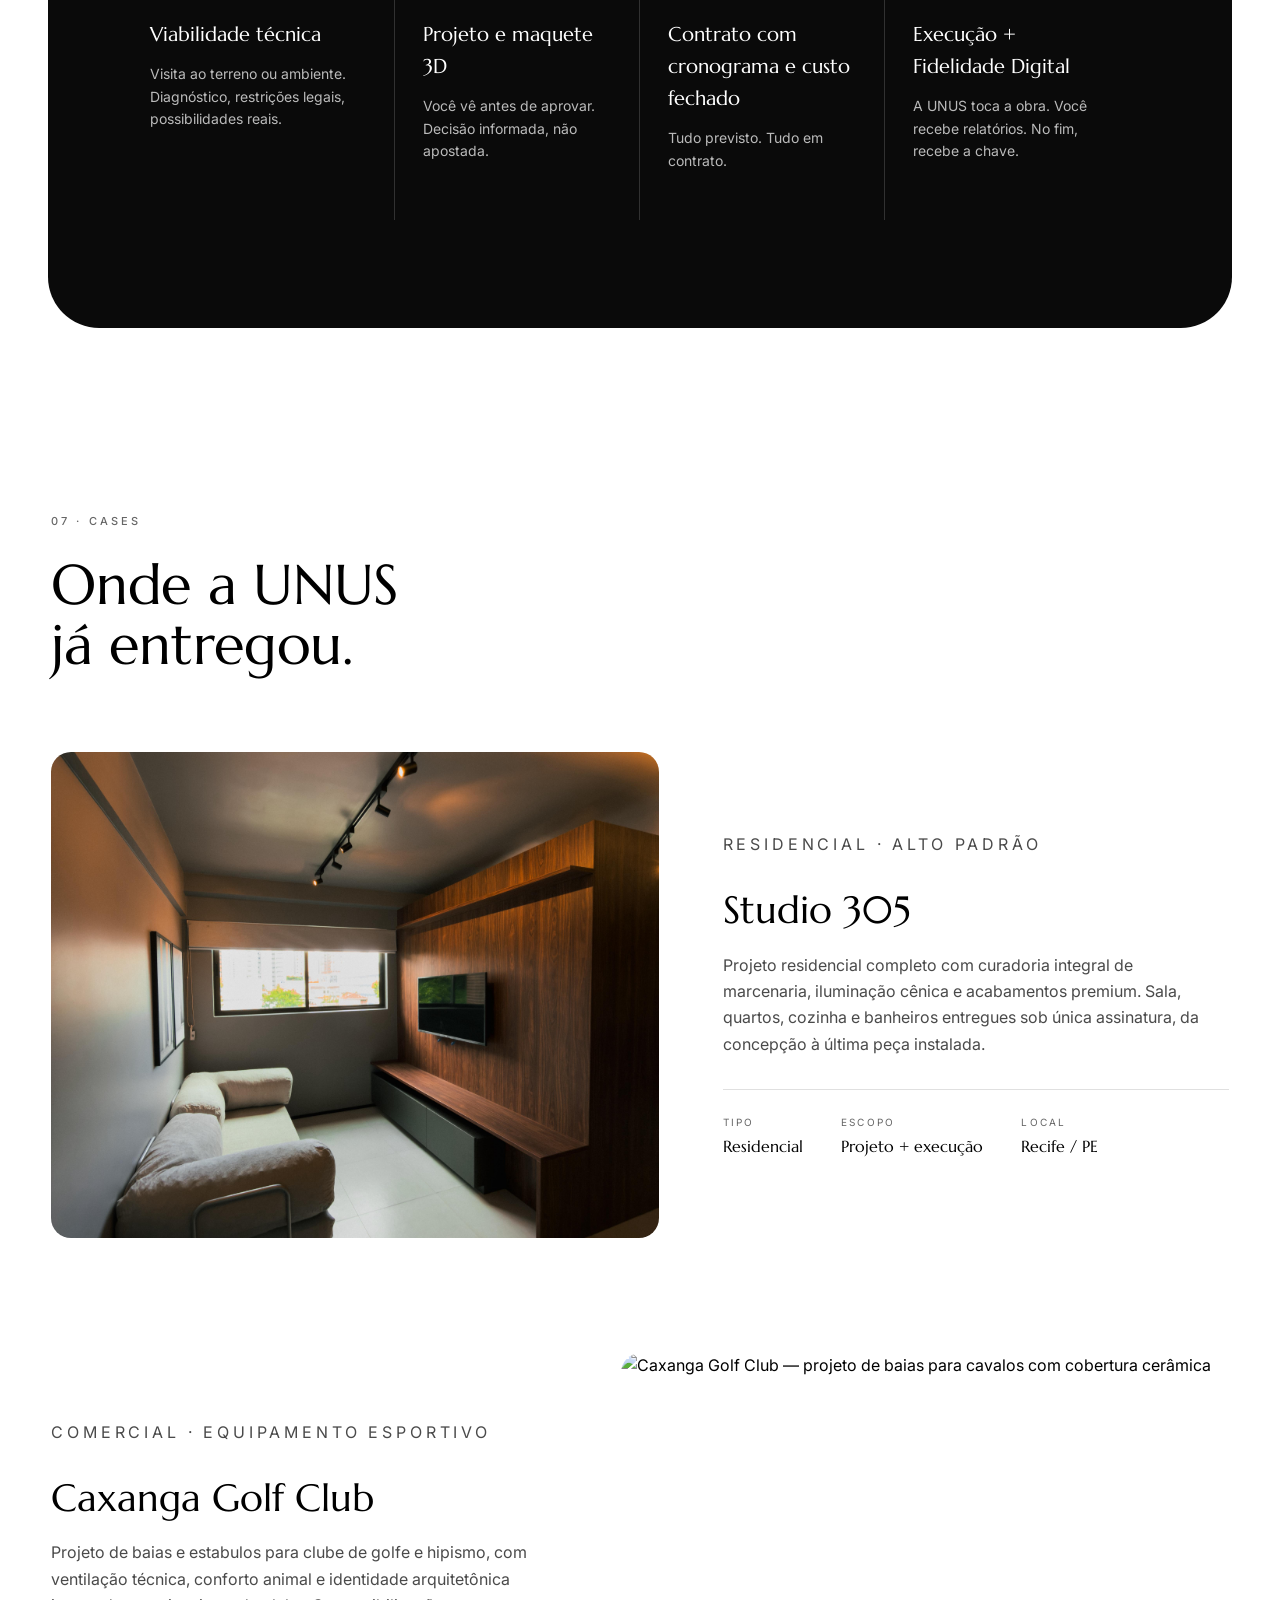
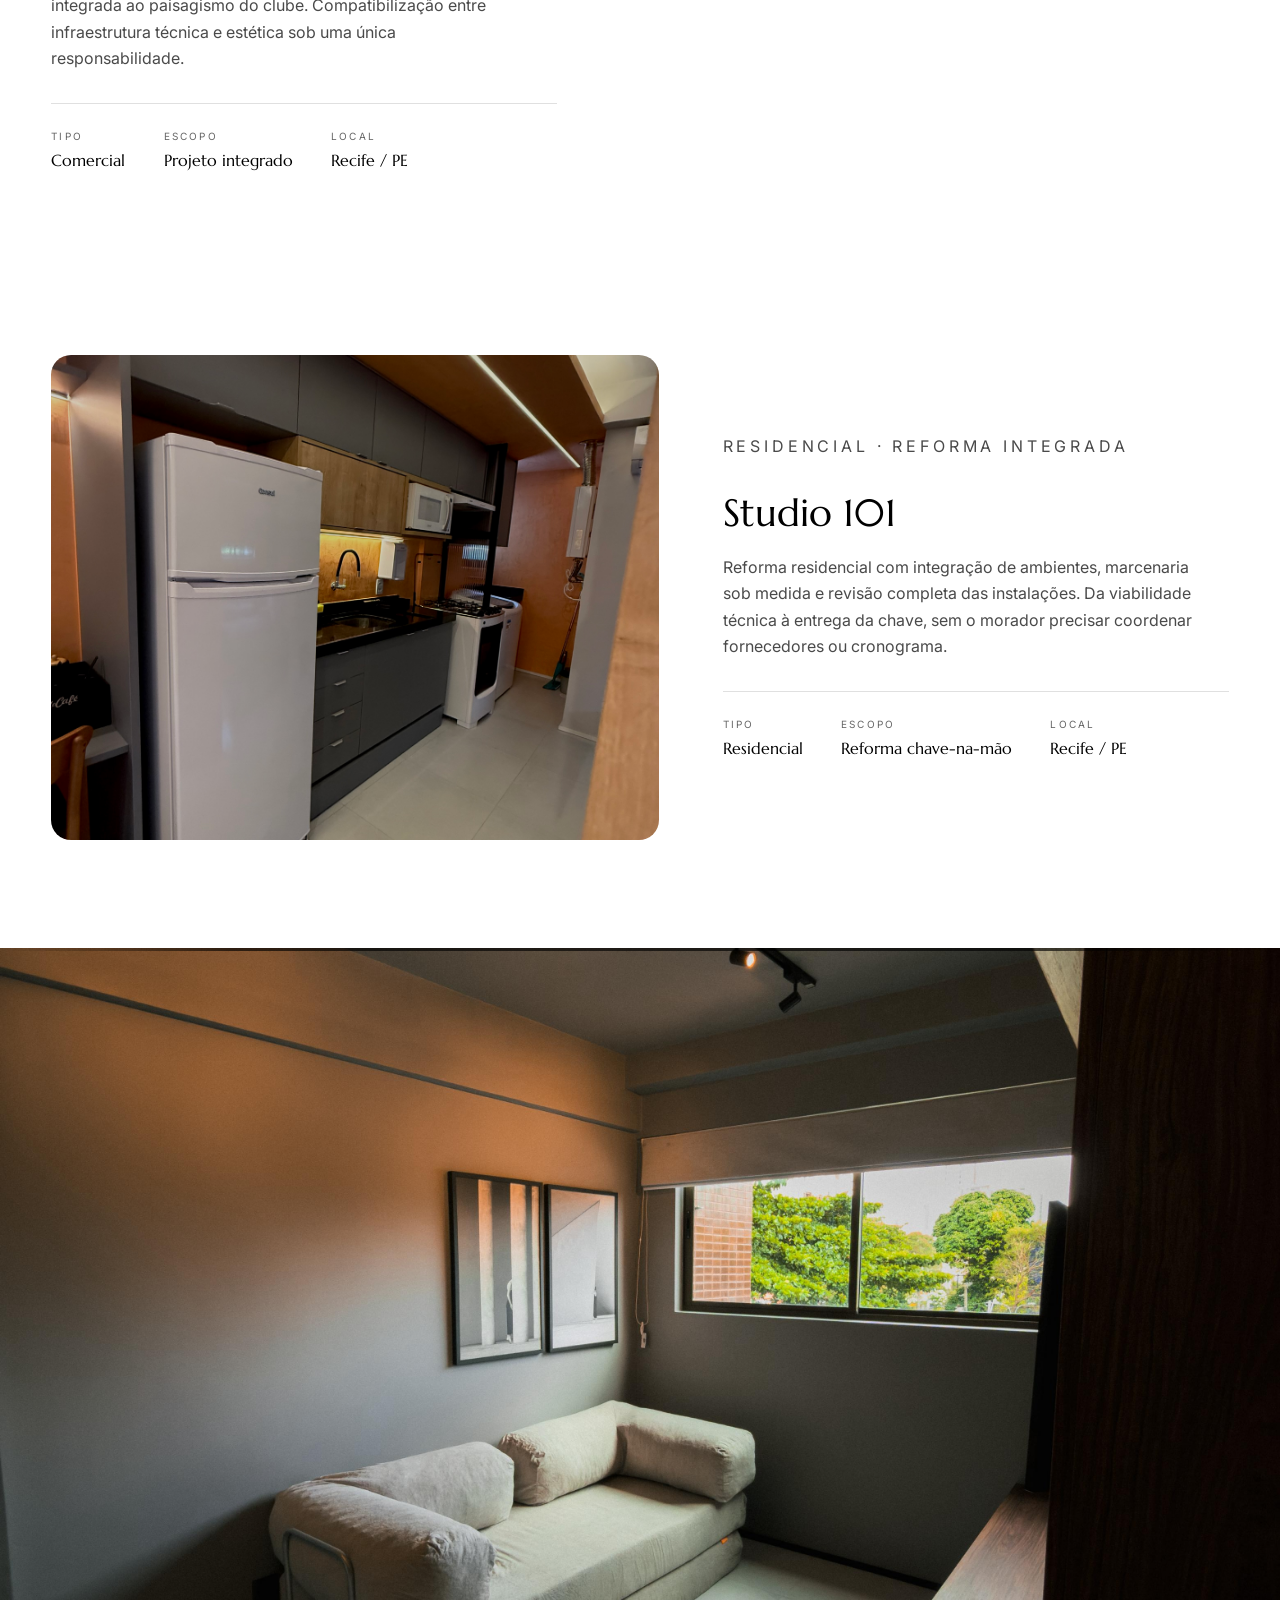
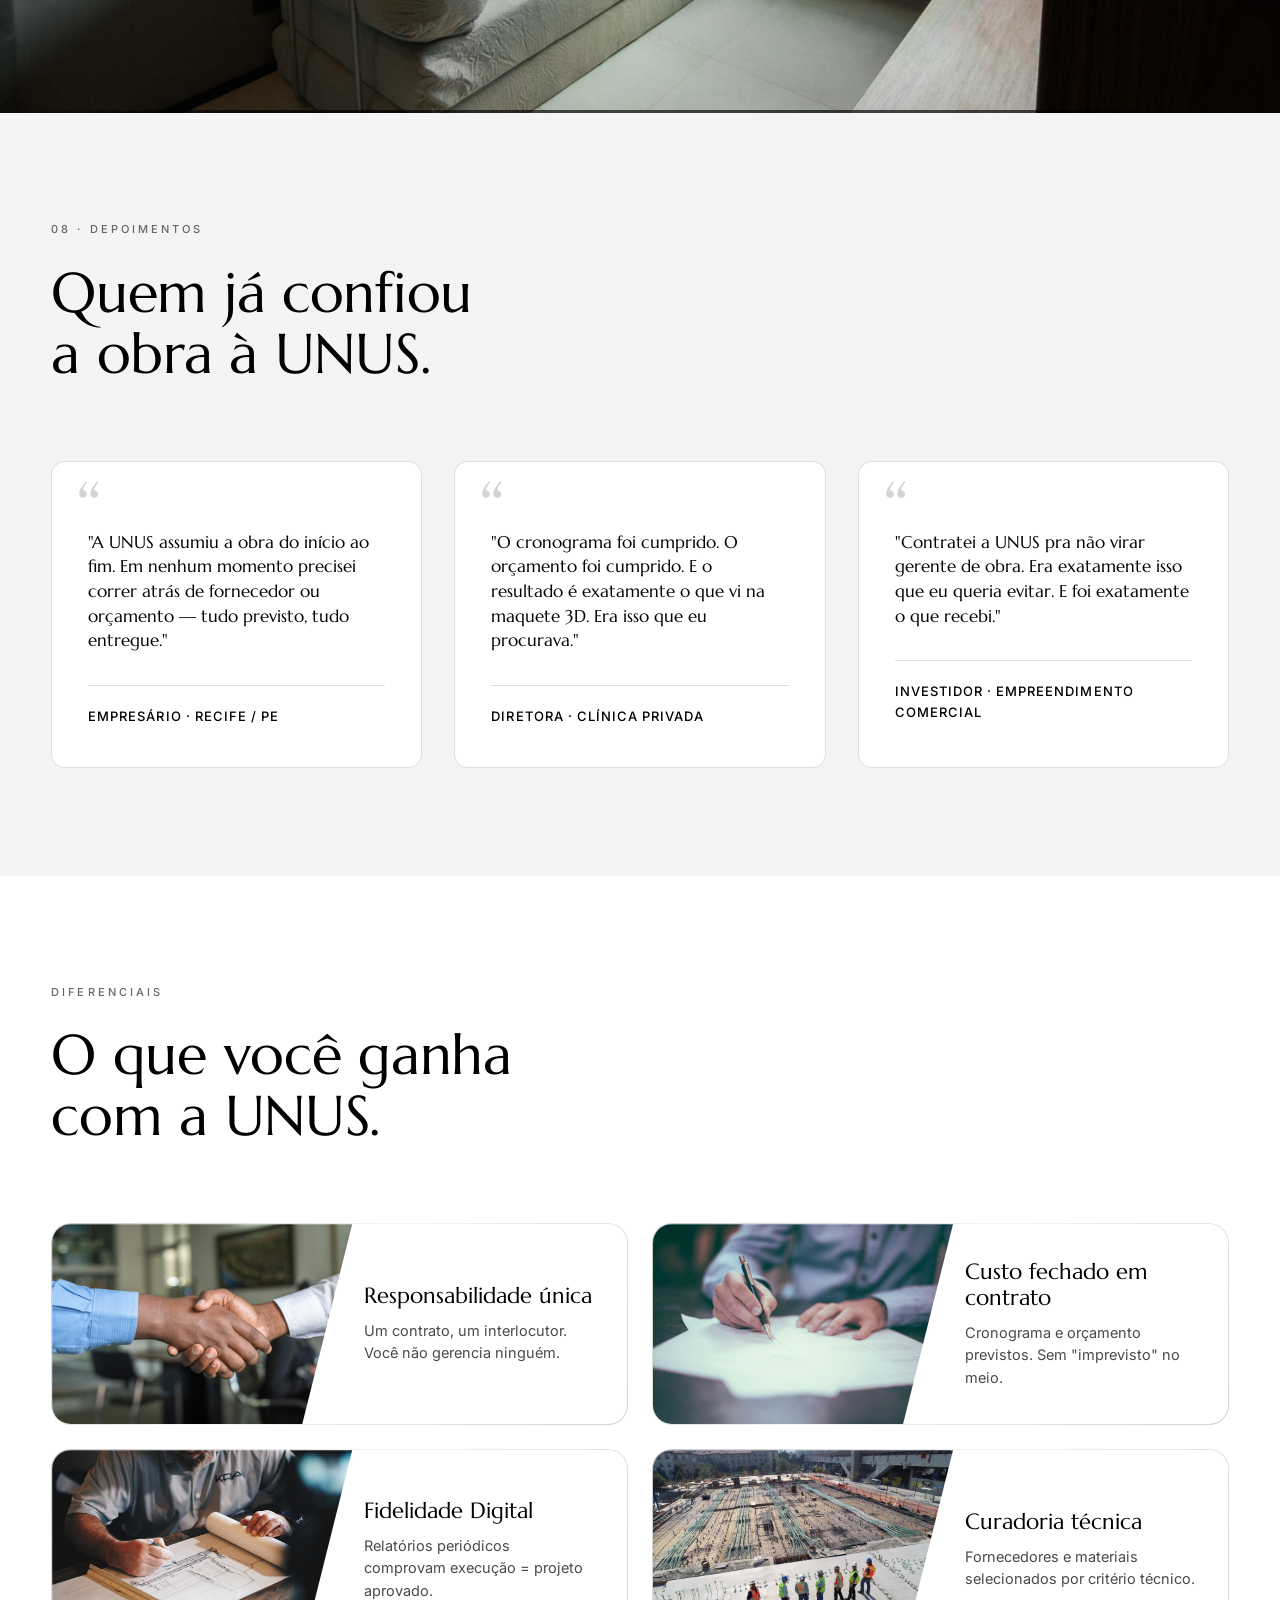
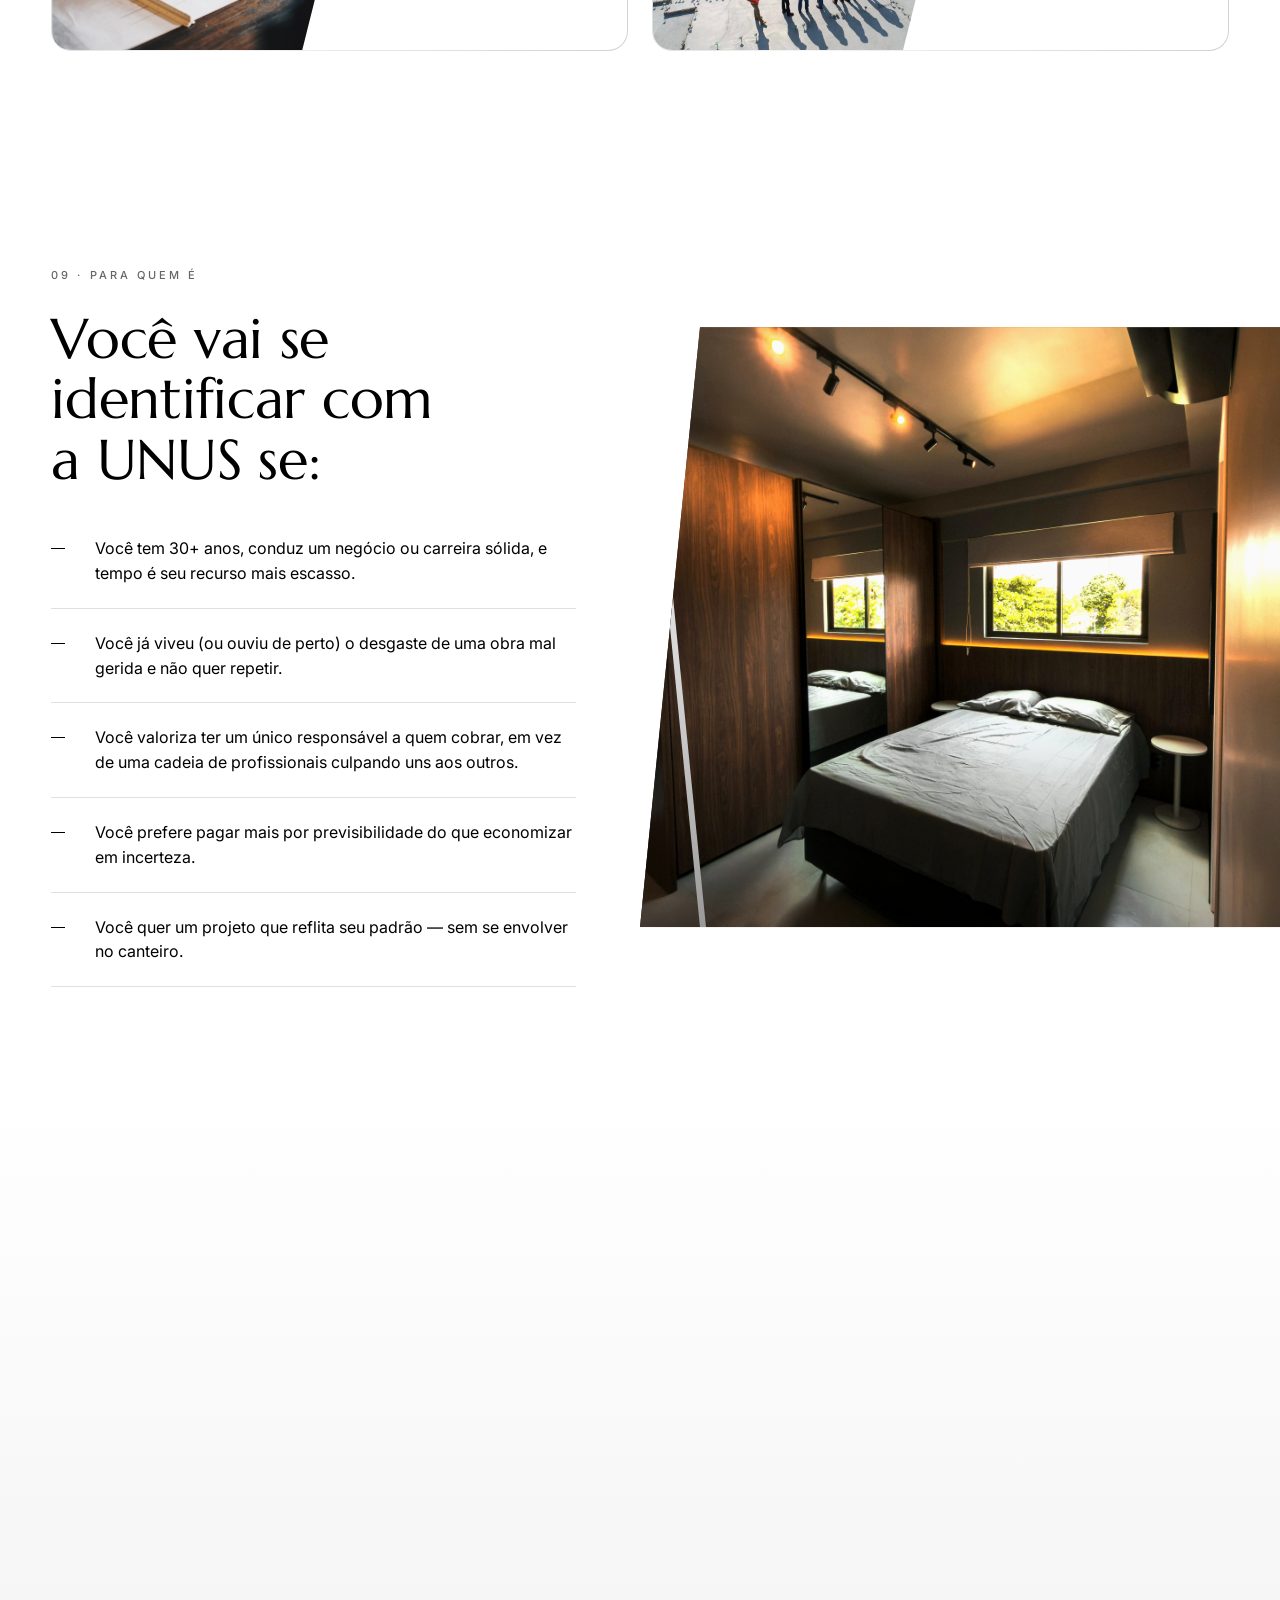
==== commit bfc509e8: "Fix mobile header: distribute logo/toggle edge-to-edge with space-between" ====
--- a/preview-elementor-template.html
+++ b/preview-elementor-template.html
@@ -2085,6 +2085,24 @@
   padding-left: 0 !important;
   padding-right: 0 !important;
   overflow-x: clip;
+}
+/* AJUSTE (ronda) - HEADER MOBILE: blindar distribuicao logo/toggle (so <=720px). */
+@media (max-width: 720px) {
+  .site-header .header__inner,
+  header.site-header .header__inner.container {
+    display: flex !important;
+    flex-direction: row !important;
+    justify-content: space-between !important;
+    align-items: center !important;
+    width: 100% !important;
+    max-width: 100% !important;
+    margin-left: 0 !important;
+    margin-right: 0 !important;
+    padding-left: var(--gutter) !important;
+    padding-right: var(--gutter) !important;
+  }
+  .site-header .header__inner > .brand { margin-right: auto; }
+  .site-header .header__inner > .nav-toggle { margin-left: auto; }
 }
 </style>
 <header class="site-header is-over-hero" id="siteHeader">
